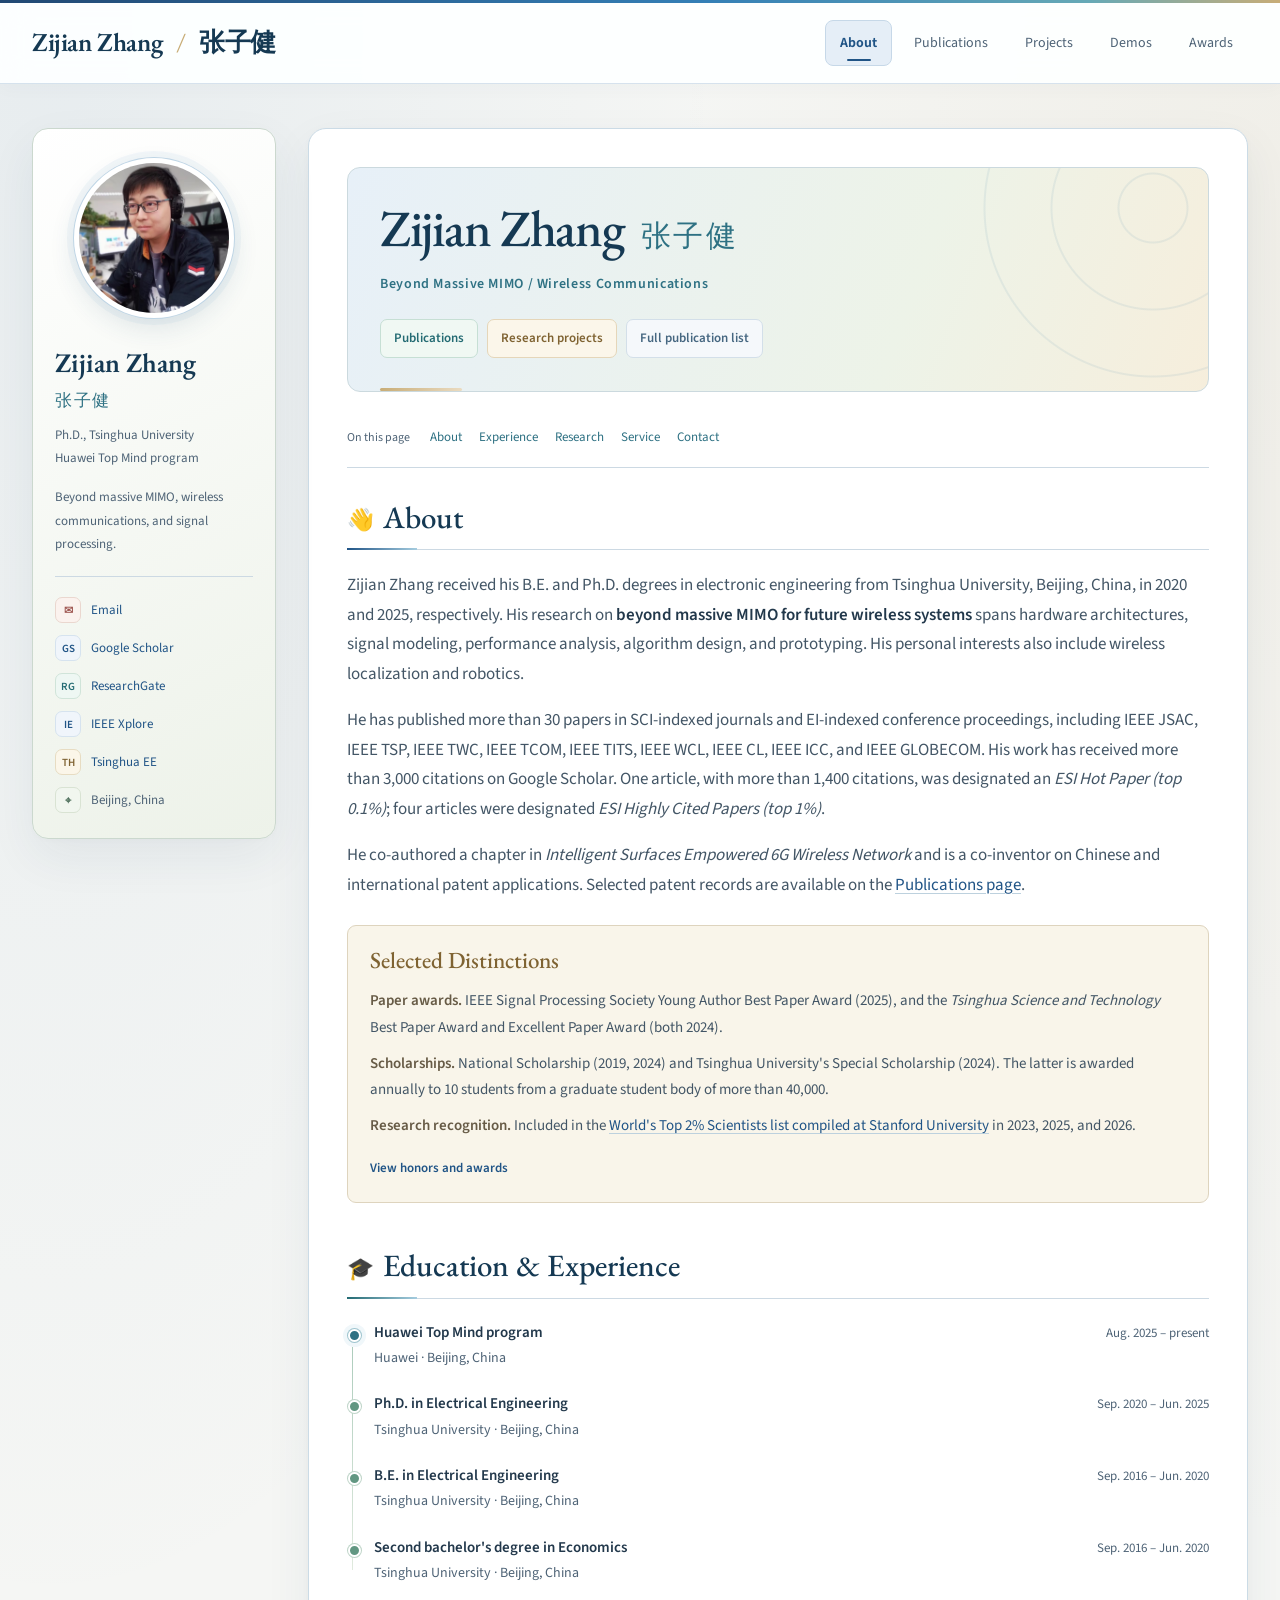
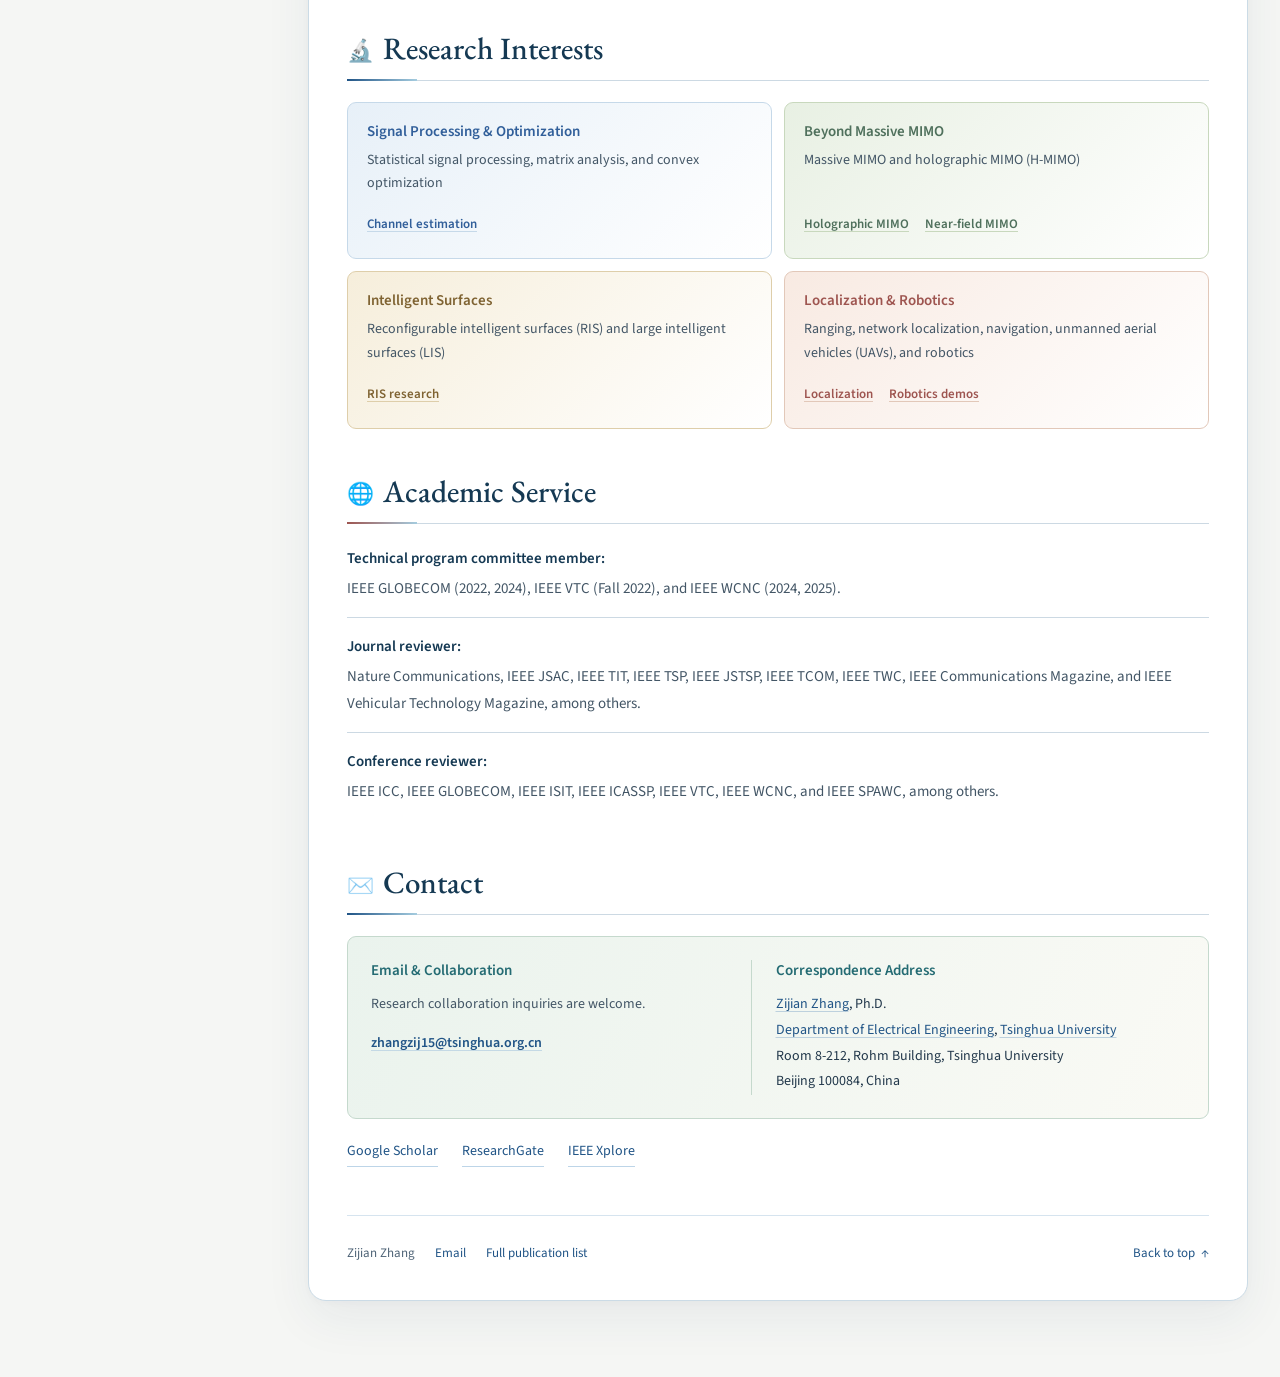
==== index.html @ 6a338bda "Remove decorative arrows from homepage navigation links" ====
<!doctype html>
<html lang="en">
<head>
<meta charset="utf-8">
<meta name="viewport" content="width=device-width, initial-scale=1">
<meta name="description" content="Zijian Zhang's academic profile and research in beyond massive MIMO, wireless communications, signal processing, localization, and robotics.">
<link rel="stylesheet" href="acad-homepage.css?v=20261024-journal-names">
<link rel="shortcut icon" type="image/x-icon" href="Tsinghua.ico">
<title>Zijian Zhang（张子健）</title>
</head>
<body class="home-page" id="page-top">
<a class="skip-link" href="#main-content">Skip to main content</a>
<header class="site-masthead"><div class="site-masthead__inner"><a class="site-brand" href="index.html">Zijian Zhang <span>/</span> 张子健</a><nav class="site-nav" aria-label="Main navigation"><a class="current" aria-current="page" href="index.html">About</a><a href="publications.html">Publications</a><a href="projects.html">Projects</a><a href="demos.html">Demos</a><a href="awards.html">Awards</a></nav></div></header>
<main class="site-main">
<aside class="site-sidebar">
<img class="site-avatar" src="photos/ZZJ_bio3.jpg" alt="Portrait of Zijian Zhang">
<div><h2 class="site-author-name">Zijian Zhang<br><span style="font-weight:400">张子健</span></h2><p class="site-author-bio">Ph.D., Tsinghua University<br>Huawei Top Mind program</p></div>
<p class="site-profile-intro">Beyond massive MIMO, wireless communications, and signal processing.</p>
<div class="site-profile-links"><a href="mailto:zhangzij15@tsinghua.org.cn"><strong>✉</strong> Email</a><a href="https://scholar.google.com/citations?user=OUAuynUAAAAJ&amp;hl=en"><strong>GS</strong> Google Scholar</a><a href="https://www.researchgate.net/profile/Zijian-Zhang-26"><strong>RG</strong> ResearchGate</a><a href="https://ieeexplore.ieee.org/author/37088489917"><strong>IE</strong> IEEE Xplore</a><a href="https://www.ee.tsinghua.edu.cn/en/"><strong>TH</strong> Tsinghua EE</a><span><strong>⌖</strong> Beijing, China</span></div>
</aside>
<article class="site-content" id="main-content" tabindex="-1"><div id="layout-content"><div id="toptitle" class="home-profile">
<h1>Zijian Zhang <span lang="zh">张子健</span></h1>
<p class="home-subtitle">Beyond Massive MIMO / Wireless Communications</p>
<div class="home-quick-links"><a href="publications.html">Publications</a><a href="projects.html">Research projects</a><a href="publication-list.html">Full publication list</a></div>
</div>
<nav class="home-page-nav" aria-label="On this page"><span>On this page</span><a href="#about-heading">About</a><a href="#education-heading">Experience</a><a href="#research-interests-heading">Research</a><a href="#academic-service-heading">Service</a><a href="#contact-heading">Contact</a></nav>
<h2 id="about-heading"><span class="decorative-emoji" aria-hidden="true">👋</span>About</h2>
<div class="home-biography">
<p>Zijian Zhang received his B.E. and Ph.D. degrees in electronic engineering from Tsinghua University, Beijing, China, in 2020 and 2025, respectively. His research on <strong>beyond massive MIMO for future wireless systems</strong> spans hardware architectures, signal modeling, performance analysis, algorithm design, and prototyping. His personal interests also include wireless localization and robotics.</p>
<p>He has published more than 30 papers in SCI-indexed journals and EI-indexed conference proceedings, including IEEE JSAC, IEEE TSP, IEEE TWC, IEEE TCOM, IEEE TITS, IEEE WCL, IEEE CL, IEEE ICC, and IEEE GLOBECOM. His work has received more than 3,000 citations on Google Scholar. One article, with more than 1,400 citations, was designated an <i>ESI Hot Paper (top 0.1%)</i>; four articles were designated <i>ESI Highly Cited Papers (top 1%)</i>.</p>
<p>He co-authored a chapter in <i>Intelligent Surfaces Empowered 6G Wireless Network</i> and is a co-inventor on Chinese and international patent applications. Selected patent records are available on the <a href="publications.html#international-patents">Publications page</a>.</p>
</div>
<section class="home-distinctions" aria-labelledby="distinctions-heading">
<h3 id="distinctions-heading">Selected Distinctions</h3>
<ul>
<li><strong>Paper awards.</strong> IEEE Signal Processing Society Young Author Best Paper Award (2025), and the <i>Tsinghua Science and Technology</i> Best Paper Award and Excellent Paper Award (both 2024).</li>
<li><strong>Scholarships.</strong> National Scholarship (2019, 2024) and Tsinghua University's Special Scholarship (2024). The latter is awarded annually to 10 students from a graduate student body of more than 40,000.</li>
<li><strong>Research recognition.</strong> Included in the <a href="https://www.topresearcherslist.com/Home/Profile?AuthFull=Zhang,%20Zijian&amp;FirstYear=2008">World's Top 2% Scientists list compiled at Stanford University</a> in 2023, 2025, and 2026.</li>
</ul>
<a class="home-detail-link" href="awards.html">View honors and awards</a>
</section>
<h2 id="education-heading"><span class="decorative-emoji" aria-hidden="true">🎓</span>Education &amp; Experience</h2>
<ul class="education-timeline">
<li class="timeline-current"><p><span class="timeline-title">Huawei Top Mind program</span><span class="timeline-institution">Huawei · Beijing, China</span><span class="timeline-period"><time datetime="2025-08">Aug. 2025</time> – present</span></p>
</li>
<li><p><span class="timeline-title">Ph.D. in Electrical Engineering</span><span class="timeline-institution">Tsinghua University · Beijing, China</span><span class="timeline-period"><time datetime="2020-09">Sep. 2020</time> – <time datetime="2025-06">Jun. 2025</time></span></p>
</li>
<li><p><span class="timeline-title">B.E. in Electrical Engineering</span><span class="timeline-institution">Tsinghua University · Beijing, China</span><span class="timeline-period"><time datetime="2016-09">Sep. 2016</time> – <time datetime="2020-06">Jun. 2020</time></span></p>
</li>
<li><p><span class="timeline-title">Second bachelor's degree in Economics</span><span class="timeline-institution">Tsinghua University · Beijing, China</span><span class="timeline-period"><time datetime="2016-09">Sep. 2016</time> – <time datetime="2020-06">Jun. 2020</time></span></p>
</li>
</ul>
<h2 id="research-interests-heading"><span class="decorative-emoji" aria-hidden="true">🔬</span>Research Interests</h2>
<ul class="research-interest-grid">
<li><h3>Signal Processing &amp; Optimization</h3><p>Statistical signal processing, matrix analysis, and convex optimization</p><div class="research-topic-links"><a href="projects.html#channel-estimation">Channel estimation</a></div>
</li>
<li><h3>Beyond Massive MIMO</h3><p>Massive MIMO and holographic MIMO (H-MIMO)</p><div class="research-topic-links"><a href="projects.html#holographic-mimo">Holographic MIMO</a><a href="projects.html#near-field">Near-field MIMO</a></div>
</li>
<li><h3>Intelligent Surfaces</h3><p>Reconfigurable intelligent surfaces (RIS) and large intelligent surfaces (LIS)</p><div class="research-topic-links"><a href="projects.html#intelligent-surfaces">RIS research</a></div>
</li>
<li><h3>Localization &amp; Robotics</h3><p>Ranging, network localization, navigation, unmanned aerial vehicles (UAVs), and robotics</p><div class="research-topic-links"><a href="projects.html#localization-radio-maps">Localization</a><a href="demos.html">Robotics demos</a></div>
</li>
</ul>
<h2 id="academic-service-heading"><span class="decorative-emoji" aria-hidden="true">🌐</span>Academic Service</h2>
<ul class="service-list">
<li><p><span class="service-label">Technical program committee member:</span> IEEE GLOBECOM (2022, 2024), IEEE VTC (Fall 2022), and IEEE WCNC (2024, 2025).</p>
</li>
<li><p><span class="service-label">Journal reviewer:</span> Nature Communications, IEEE JSAC, IEEE TIT, IEEE TSP, IEEE JSTSP, IEEE TCOM, IEEE TWC, IEEE Communications Magazine, and IEEE Vehicular Technology Magazine, among others.</p>
</li>
<li><p><span class="service-label">Conference reviewer:</span> IEEE ICC, IEEE GLOBECOM, IEEE ISIT, IEEE ICASSP, IEEE VTC, IEEE WCNC, and IEEE SPAWC, among others.</p>
</li>
</ul>
<h2 id="contact-heading"><span class="decorative-emoji" aria-hidden="true">✉️</span>Contact</h2>
<div class="home-contact-grid">
<section class="home-contact-email" aria-labelledby="email-heading">
<h3 id="email-heading">Email &amp; Collaboration</h3>
<p>Research collaboration inquiries are welcome.</p>
<a class="home-email-link" href="mailto:zhangzij15@tsinghua.org.cn">zhangzij15@tsinghua.org.cn</a>
</section>
<section class="home-contact-address" aria-labelledby="address-heading">
<h3 id="address-heading">Correspondence Address</h3>
<address><a href="https://zhangzij15.github.io">Zijian Zhang</a>, Ph.D.<br>
<a href="https://www.ee.tsinghua.edu.cn/en/">Department of Electrical Engineering</a>, <a href="https://www.tsinghua.edu.cn/">Tsinghua University</a><br>
Room 8-212, Rohm Building, Tsinghua University<br>Beijing 100084, China</address>
</section>
</div>
<div class="home-links"><a href="https://scholar.google.com/citations?user=OUAuynUAAAAJ&amp;hl=en">Google Scholar</a><a href="https://www.researchgate.net/profile/Zijian-Zhang-26">ResearchGate</a><a href="https://ieeexplore.ieee.org/author/37088489917">IEEE Xplore</a></div>
</div><footer class="site-footer"><span>Zijian Zhang</span><a href="mailto:zhangzij15@tsinghua.org.cn">Email</a><a href="publication-list.html">Full publication list</a><a class="home-back-to-top" href="#page-top">Back to top <span aria-hidden="true">↑</span></a></footer></article>
</main>
</body>
</html>
---- acad-homepage.css ----
/* Self-hosted fonts keep the typography consistent without an external service. */
@font-face {
  font-family: "EB Garamond";
  font-style: normal;
  font-weight: 400 800;
  font-display: swap;
  src: url("assets/fonts/eb-garamond-latin.woff2") format("woff2");
}
@font-face {
  font-family: "Source Sans 3";
  font-style: normal;
  font-weight: 200 900;
  font-display: swap;
  src: url("assets/fonts/source-sans-3-latin.woff2") format("woff2");
}

/* Blue branding, a neutral paper background and restrained botanical/warm accents. */
:root {
  --ink: #22384b;
  --muted: #4e6376;
  --primary: #205486;
  --primary-dark: #153953;
  --secondary: #2e7183;
  --accent: #84abc8;
  --blue: #315f9a;
  --teal: #246b73;
  --sage: #4f705c;
  --coral: #9e5550;
  --champagne: #c8ad77;
  --gold-ink: #7f6332;
  --spectrum: linear-gradient(100deg, #214873 0%, #347fb6 55%, #66a9b6 85%, var(--champagne) 100%);
  --line: #ccd9e3;
  --soft: #eaf1f6;
  --paper: #f5f6f4;
  --heading-font: "EB Garamond", Georgia, "Times New Roman", "Noto Serif SC", serif;
  --body-font: "Source Sans 3", -apple-system, BlinkMacSystemFont, "Segoe UI", Roboto, Helvetica, Arial, "Microsoft YaHei", sans-serif;
  --panel-shadow: 0 18px 48px rgba(28, 61, 93, .065), 0 2px 7px rgba(28, 61, 93, .025);
}

* { box-sizing: border-box; }
html { scroll-behavior: smooth; scroll-padding-top: 100px; }
body {
  margin: 0;
  color: var(--ink);
  background: radial-gradient(ellipse at 4% 0, rgba(57, 116, 176, .075), transparent 42rem), radial-gradient(ellipse at 100% 16rem, rgba(188, 159, 105, .085), transparent 38rem), var(--paper);
  font-family: var(--body-font);
  font-size: 17px;
  line-height: 1.75;
  -webkit-font-smoothing: antialiased;
}
a { color: var(--primary); text-decoration: none; text-underline-offset: 3px; transition: color .18s ease, border-color .18s ease, background-color .18s ease, box-shadow .18s ease; }
a:hover { color: var(--primary-dark); text-decoration: underline; }
a:focus-visible { outline: 2px solid var(--primary); outline-offset: 4px; border-radius: 2px; }
img { max-width: 100%; height: auto; }
.decorative-emoji { display: inline-block; flex-shrink: 0; font-family: "Apple Color Emoji", "Segoe UI Emoji", "Noto Color Emoji", sans-serif; font-size: 1em; font-style: normal; font-weight: 400; line-height: 1; letter-spacing: normal; }
#layout-content h1 > .decorative-emoji { margin-right: .32em; font-size: .65em; vertical-align: .02em; }
#layout-content h2 > .decorative-emoji { margin-right: .4em; font-size: .7em; vertical-align: .02em; }
.section-nav .decorative-emoji { margin-right: 6px; }
.citation-toggle > .decorative-emoji { font-size: 14px; }
::selection { color: var(--primary-dark); background: #dceefa; }
.skip-link { position: fixed; z-index: 30; top: -80px; left: 16px; padding: 8px 16px; color: #fff; background: var(--primary); }
.skip-link:focus { top: 8px; color: #fff; }

.site-masthead { position: sticky; z-index: 20; top: 0; border-top: 3px solid var(--secondary); border-bottom: 1px solid rgba(40, 95, 156, .18); background: rgba(253, 255, 255, .95); box-shadow: 0 3px 18px rgba(32, 72, 109, .03); backdrop-filter: blur(14px); }
.site-masthead::before { position: absolute; top: -3px; left: 0; width: 100%; height: 3px; background: var(--spectrum); content: ""; }
.site-masthead__inner { display: flex; align-items: center; justify-content: space-between; gap: 24px; width: min(1320px, calc(100% - 64px)); min-height: 80px; margin: 0 auto; }
.site-brand { color: var(--primary-dark); font-family: var(--heading-font); font-size: 26px; font-weight: 600; letter-spacing: -.015em; white-space: nowrap; }
.site-brand span { padding: 0 8px; color: var(--champagne); font-weight: 400; }
.site-nav { display: flex; align-items: center; gap: 7px; }
.site-nav a { --nav-ink: var(--primary); --nav-wash: #e5eef7; --nav-line: #c6d8e8; position: relative; margin: 8px 0; padding: 10px 14px; border: 1px solid transparent; border-radius: 8px; color: var(--muted); font-size: 14px; white-space: nowrap; }
.site-nav a[href="publications.html"] { --nav-ink: var(--teal); --nav-wash: #e5f1eb; --nav-line: #bfd8cb; }
.site-nav a[href="projects.html"] { --nav-ink: var(--sage); --nav-wash: #eaf1e3; --nav-line: #c9d9bd; }
.site-nav a[href="demos.html"] { --nav-ink: var(--coral); --nav-wash: #f8ece5; --nav-line: #e3cabc; }
.site-nav a[href="awards.html"] { --nav-ink: var(--gold-ink); --nav-wash: #f6efd9; --nav-line: #ddcfad; }
.site-nav a:hover, .site-nav a.current { color: var(--nav-ink); text-decoration: none; }
.site-nav a:hover { background: var(--nav-wash); }
.site-nav a.current { border-color: var(--nav-line); background: var(--nav-wash); font-weight: 650; }
.site-nav a.current::after { position: absolute; bottom: 4px; left: calc(50% - 12px); width: 24px; height: 2px; border-radius: 2px; background: var(--nav-ink); content: ""; }

.site-main { display: grid; grid-template-columns: 244px minmax(0, 1fr); gap: 32px; width: min(1320px, calc(100% - 64px)); margin: 0 auto; padding: 44px 0 76px; align-items: start; }
.site-sidebar { position: sticky; top: 110px; align-self: start; padding: 29px 22px 25px; border: 1px solid #cbd8ce; border-radius: 16px; background: linear-gradient(155deg, #fff, #edf2e9); box-shadow: var(--panel-shadow); }
.site-avatar { display: block; width: 160px; height: 160px; margin: 0 auto 28px; border: 5px solid #fff; border-radius: 50%; background: #fff; box-shadow: 0 0 0 1px #bfd5e5, 0 0 0 7px rgba(93, 151, 193, .065), 0 10px 26px rgba(34, 75, 109, .12); object-fit: cover; }
.site-author-name { margin: 0; color: var(--primary-dark); font-family: var(--heading-font); font-size: 27px; font-weight: 600; line-height: 1.25; }
.site-author-name span { display: inline-block; margin-top: 7px; color: var(--secondary); font-size: 17px; letter-spacing: .1em; }
.site-author-bio { margin: 10px 0 16px; color: var(--muted); font-size: 13px; line-height: 1.8; }
.site-profile-intro { margin: 0 0 20px; color: var(--muted); font-size: 13px; line-height: 1.8; }
.site-profile-links { display: grid; gap: 12px; padding-top: 20px; border-top: 1px solid var(--line); font-size: 13px; }
.site-profile-links a, .site-profile-links span { display: flex; align-items: center; gap: 10px; }
.site-profile-links a, .site-profile-links > span { --profile-ink: var(--primary); --profile-wash: #f0f5fb; --profile-line: #d6e3ef; }
.site-profile-links a[href^="mailto:"] { --profile-ink: var(--coral); --profile-wash: #fbf2ee; --profile-line: #ead7cf; }
.site-profile-links a[href*="researchgate.net"] { --profile-ink: var(--teal); --profile-wash: #eef7f3; --profile-line: #d0e4d9; }
.site-profile-links a[href*="tsinghua.edu.cn"] { --profile-ink: var(--gold-ink); --profile-wash: #fbf6e9; --profile-line: #e7dcc2; }
.site-profile-links > span { --profile-ink: var(--sage); --profile-wash: #f1f6ef; --profile-line: #d9e3d3; }
.site-profile-links strong { display: inline-flex; align-items: center; justify-content: center; flex: 0 0 26px; width: 26px; min-height: 26px; border: 1px solid var(--profile-line); border-radius: 7px; background: var(--profile-wash); color: var(--profile-ink); font-size: 11px; font-weight: 600; }
.site-profile-links a:hover strong { border-color: var(--profile-ink); background: var(--profile-wash); }
.site-profile-links > span { color: var(--muted); }

.site-content { min-width: 0; padding: 38px 38px 28px; border: 1px solid #cbdbe6; border-radius: 18px; background: #fff; box-shadow: var(--panel-shadow); }
#main-content:focus { outline: none; }
#layout-content { padding: 0; overflow-wrap: anywhere; }
#layout-content > #toptitle { position: relative; isolation: isolate; overflow: hidden; margin: 0 0 30px; padding: 30px 32px 33px; border: 1px solid #cbd9de; border-radius: 13px; background: linear-gradient(110deg, #e7f0f8, #edf3e8 65%, #f6eedc); }
#layout-content > #toptitle::before { position: absolute; z-index: -1; top: -140px; right: -125px; width: 360px; height: 360px; border-radius: 50%; background: repeating-radial-gradient(circle, transparent 0 33px, rgba(68, 130, 168, .095) 34px 35px, transparent 36px 67px); content: ""; pointer-events: none; }
.publications-page #layout-content > #toptitle { border-color: #d5e5dd; background: linear-gradient(110deg, #f4f8f7, #eef7f3 75%, #f8f7ef); }
.projects-page #layout-content > #toptitle { border-color: #dce5d5; background: linear-gradient(110deg, #f5f8f2, #f0f5ec 75%, #f7f8f3); }
.demos-page #layout-content > #toptitle { border-color: #ebded6; background: linear-gradient(110deg, #faf6f2, #fcf1eb 75%, #fcf8f3); }
.awards-page #layout-content > #toptitle { border-color: #e8dfc9; background: linear-gradient(110deg, #faf8f0, #fbf5e8 75%, #fcfaf3); }
#layout-content > #toptitle::after { position: absolute; bottom: 0; left: 32px; width: 82px; height: 3px; border-radius: 2px; background: linear-gradient(90deg, var(--champagne), #eadbc1); content: ""; }
#layout-content > #toptitle h1 { margin: 0; padding: 0; border: 0; }
#layout-content h1 { margin: 0 0 15px; color: var(--primary-dark); font-family: var(--heading-font); font-size: clamp(39px, 3.5vw, 50px); font-weight: 500; line-height: 1.18; letter-spacing: -.025em; }
#layout-content .home-profile h1 { font-size: clamp(44px, 4vw, 59px); }
#layout-content h1 [lang="zh"] { display: inline-block; margin-left: .25em; color: var(--secondary); font-family: "Noto Serif SC", "Songti SC", "STSong", "Microsoft YaHei", serif; font-size: .58em; font-weight: 400; letter-spacing: .08em; }
#layout-content h2 { position: relative; margin: 42px 0 21px; padding: 0 0 12px; border-bottom: 1px solid var(--line); color: var(--primary-dark); font-family: var(--heading-font); font-size: 31px; font-weight: 500; line-height: 1.3; scroll-margin-top: 0; }
#layout-content h2::after { position: absolute; bottom: -1px; left: 0; width: 70px; height: 2px; background: linear-gradient(90deg, var(--section-accent, var(--primary)), #a5ccdf); content: ""; }
#layout-content h3 { color: var(--ink); font-weight: 600; }
#layout-content p { margin: 0 0 16px; color: #435666; }
#layout-content ul, #layout-content ol { margin: 0 0 20px; padding-left: 21px; color: #435666; }
#layout-content li { margin: 9px 0; padding-left: 3px; }
#layout-content li::marker { color: var(--accent); }
#layout-content li p { margin: 0; }
#layout-content .page-intro { max-width: 760px; margin: 0 0 27px; color: var(--muted); font-size: 15px; }
#layout-content .home-subtitle { margin: 14px 0 0; color: var(--secondary); font-size: 14px; font-weight: 600; letter-spacing: .045em; }
.home-quick-links { display: flex; flex-wrap: wrap; gap: 9px; margin-top: 22px; }
.home-quick-links a { display: inline-flex; align-items: center; gap: 16px; padding: 7px 13px; border: 1px solid #c9ddea; border-radius: 7px; background: rgba(255, 255, 255, .7); font-size: 13px; font-weight: 600; }
.home-quick-links span { color: var(--secondary); font-size: 16px; }
.home-quick-links a[href="publications.html"] { border-color: #c6dfd4; background: #f0f8f3; color: var(--teal); }
.home-quick-links a[href="projects.html"] { border-color: #e5d6b9; background: #fbf6ea; color: var(--gold-ink); }
.home-quick-links a[href="publication-list.html"] { border-color: #d3dfe9; background: #f5f8fb; color: #466781; }
.home-quick-links a:hover { border-color: currentColor; background: #fff; text-decoration: none; }
.home-quick-links a span { color: inherit; }
#education-heading { --section-accent: var(--teal); }
#academic-service-heading { --section-accent: var(--coral); }
#layout-content .education-timeline { position: relative; margin: 4px 0 28px; padding: 0 0 0 27px; list-style: none; }
#layout-content .education-timeline::before { position: absolute; top: 12px; bottom: 16px; left: 5px; width: 1px; background: linear-gradient(#a9caba, #e0eade); content: ""; }
#layout-content .education-timeline > li { position: relative; margin: 0; padding: 0 0 21px 0; }
#layout-content .education-timeline > li:last-child { padding-bottom: 0; }
#layout-content .education-timeline > li::before { position: absolute; top: 9px; left: -26px; width: 9px; height: 9px; border: 2px solid #fff; border-radius: 50%; background: #629782; box-shadow: 0 0 0 1px #bfd5c9; content: ""; }
#layout-content .education-timeline > li.timeline-current::before { background: var(--secondary); box-shadow: 0 0 0 1px #9fc5cf, 0 0 0 5px #f0f7fa; }
.timeline-title { color: var(--ink); font-size: 15px; font-weight: 600; }
.timeline-period { display: block; margin-top: 3px; color: var(--muted); font-size: 13px; font-variant-numeric: tabular-nums; }
#layout-content .research-interest-grid { display: grid; grid-template-columns: repeat(2, minmax(0, 1fr)); gap: 12px; padding: 0; list-style: none; }
#layout-content .research-interest-grid > li { --interest-wash: #e7f0f8; --interest-line: #c6d9e9; --interest-ink: var(--blue); position: relative; margin: 0; padding: 15px 17px 15px 28px; border: 1px solid var(--interest-line); border-radius: 9px; background: var(--interest-wash); font-size: 15px; line-height: 1.7; }
#layout-content .research-interest-grid > li:nth-child(2) { --interest-wash: #e8f0e3; --interest-line: #c8d8bd; --interest-ink: var(--sage); }
#layout-content .research-interest-grid > li:nth-child(3) { --interest-wash: #f6eedb; --interest-line: #deceaa; --interest-ink: var(--gold-ink); }
#layout-content .research-interest-grid > li:nth-child(4) { --interest-wash: #f8eae2; --interest-line: #e2c8b9; --interest-ink: var(--coral); }
#layout-content .research-interest-grid > li::before { position: absolute; top: 24px; left: 14px; width: 4px; height: 4px; border-radius: 50%; background: var(--interest-ink); content: ""; }
#layout-content .service-list { padding: 0; list-style: none; }
#layout-content .service-list > li { margin: 0; padding: 15px 0; border-bottom: 1px solid var(--line); font-size: 15px; line-height: 1.8; }
#layout-content .service-list > li:first-child { padding-top: 0; }
#layout-content .service-list > li:last-child { border-bottom: 0; }
.service-label { color: var(--primary-dark); font-weight: 600; }
.home-links { display: flex; flex-wrap: wrap; gap: 9px 24px; margin: 20px 0 30px; font-size: 14px; }
.home-links a { padding-bottom: 2px; border-bottom: 1px solid #bdd5e8; }
.contact-details { padding: 19px 22px; border: 1px solid #d1e3d9; border-left: 3px solid var(--teal); border-radius: 0 9px 9px 0; background: linear-gradient(110deg, #eff7f3, #f6f8f1); font-size: 14px; line-height: 1.9; }
#layout-content .contact-details p { margin: 0; }
#layout-content .collaboration-note { color: var(--primary); font-size: 14px; }

/* Homepage refinements keep long-form biography and supporting details easy to scan. */
.home-page-nav { display: flex; flex-wrap: wrap; align-items: center; gap: 2px 17px; padding: 0 0 13px; border-bottom: 1px solid var(--line); font-size: 13px; }
.home-page-nav > span { margin-right: 3px; color: var(--muted); font-size: 12px; }
.home-page-nav a { display: inline-flex; align-items: center; min-height: 32px; color: var(--secondary); }
.home-page #layout-content #about-heading { margin-top: 29px; }
.home-biography strong { color: var(--ink); font-weight: 600; }
.home-biography a, .home-distinctions li a, .home-contact-address a { text-decoration: underline; text-decoration-color: #bdd1de; text-decoration-thickness: 1px; }
.home-biography a:hover, .home-distinctions li a:hover, .home-contact-address a:hover { text-decoration-color: currentColor; }
.home-page #layout-content .home-distinctions { margin-top: 25px; padding: 20px 22px; border: 1px solid #ded4be; border-radius: 9px; background: #f9f5ea; }
.home-page #layout-content .home-distinctions h3 { margin: 0 0 12px; color: var(--gold-ink); font-family: var(--heading-font); font-size: 23px; font-weight: 500; line-height: 1.3; }
.home-page #layout-content .home-distinctions ul { margin: 0 0 13px; padding: 0; list-style: none; }
.home-page #layout-content .home-distinctions li { margin: 0 0 10px; padding: 0; font-size: 15px; line-height: 1.75; }
.home-distinctions strong { color: #675b46; font-weight: 600; }
.home-detail-link { font-size: 13px; font-weight: 600; }
.home-detail-link span { margin-left: 4px; }
.home-page .timeline-institution { display: block; color: var(--muted); font-size: 14px; }
.home-page #layout-content .research-interest-grid h3 { margin: 0 0 6px; color: var(--interest-ink); font-size: 15px; font-weight: 600; line-height: 1.45; }
.home-page #layout-content .research-interest-grid > li { padding: 18px 19px; background: linear-gradient(135deg, var(--interest-wash), #fff); }
.home-page #layout-content .research-interest-grid > li::before { display: none; }
.home-page #layout-content .research-interest-grid p { font-size: 14px; }
.home-page #layout-content .research-interest-grid > li { display: flex; flex-direction: column; }
.research-topic-links { display: flex; flex-wrap: wrap; gap: 2px 16px; margin-top: auto; padding-top: 12px; }
.research-topic-links a { display: inline-flex; align-items: center; gap: 6px; min-height: 32px; color: var(--interest-ink); font-size: 13px; font-weight: 600; text-decoration: underline; text-decoration-color: var(--interest-line); }
.research-topic-links a:hover { text-decoration-color: currentColor; }
.home-contact-grid { display: grid; grid-template-columns: minmax(0, .9fr) minmax(0, 1.1fr); gap: 24px; padding: 23px; border: 1px solid #c5d9cd; border-radius: 9px; background: linear-gradient(115deg, #eaf3ed, #fafaf5); }
.home-page #layout-content .home-contact-grid h3 { margin: 0 0 9px; color: var(--teal); font-size: 15px; font-weight: 600; line-height: 1.5; }
.home-page #layout-content .home-contact-grid p { margin: 0 0 10px; font-size: 14px; }
.home-contact-address { padding-left: 24px; border-left: 1px solid #c5d9cd; }
.home-contact-address address { font-size: 14px; font-style: normal; line-height: 1.85; }
.home-email-link { display: inline-flex; align-items: baseline; gap: 6px; min-height: 36px; padding: 5px 0; font-size: 14px; font-weight: 600; text-decoration: underline; text-decoration-color: #c4d9e5; }
.home-email-link span { flex-shrink: 0; }
.home-page .site-footer { align-items: center; }
.home-page .site-footer a { display: inline-flex; align-items: center; min-height: 36px; }
.home-back-to-top { gap: 6px; margin-left: auto; }
.home-page .service-label { display: block; margin-bottom: 3px; }
@media (min-width: 1100px) {
  .home-page .education-timeline > li > p { display: grid; grid-template-columns: minmax(0, 1fr) auto; column-gap: 20px; align-items: baseline; }
  .home-page .timeline-title { grid-column: 1; grid-row: 1; }
  .home-page .timeline-institution { grid-column: 1; grid-row: 2; }
  .home-page .timeline-period { grid-column: 2; grid-row: 1; margin: 0; white-space: nowrap; }
}
@media (max-width: 560px) {
  .home-page-nav { gap: 0 14px; }
  .home-page-nav > span { flex-basis: 100%; margin-bottom: 2px; }
  .home-page #layout-content .home-distinctions { padding: 16px; }
}
@media (max-width: 1100px) {
  .home-contact-grid { grid-template-columns: 1fr; gap: 17px; }
  .home-contact-address { padding: 17px 0 0; border-top: 1px solid #c5d9cd; border-left: 0; }
}

/* Bibliographic entries retain a clear figure, title and metadata hierarchy. */
.section-nav { display: flex; flex-wrap: wrap; gap: 8px; margin: 18px 0 30px; padding: 11px; border: 1px solid #dce7ef; border-radius: 10px; background: #f7fafd; font-size: 13px; line-height: 1.6; }
.section-nav a { --tab-ink: var(--primary); --tab-bg: #ebf4fc; --tab-line: #cbdfee; display: inline-flex; align-items: center; min-height: 34px; padding: 5px 11px; border: 1px solid var(--tab-line); border-radius: 7px; background: var(--tab-bg); color: var(--tab-ink); }
.section-nav a:hover { border-color: var(--tab-ink); background: #fff; color: var(--tab-ink); text-decoration: none; }
.section-nav a[href="#journal-papers"], .section-nav a[href="#near-field"] { --tab-ink: var(--blue); --tab-bg: #eff5fc; --tab-line: #d2e1f0; }
.section-nav a[href="#conference-papers"], .section-nav a[href="#fluid-antennas"], .section-nav a[href="#localization-radio-maps"] { --tab-ink: var(--teal); --tab-bg: #eef8f7; --tab-line: #cde6e5; }
.section-nav a[href="#other-publications"], .section-nav a[href="#intelligent-surfaces"] { --tab-ink: var(--coral); --tab-bg: #fcf2ef; --tab-line: #ead5cd; }
.section-nav a[href="#international-patents"], .section-nav a[href="#chinese-patents"], .section-nav a[href="#atomic-receivers"] { --tab-ink: var(--gold-ink); --tab-bg: #fcf7ec; --tab-line: #e8dcc3; }
.publication-section, .research-category { --section-accent: var(--primary); --section-wash: #edf3f8; --section-line: #c8d9e6; }
#journal-papers, #near-field { --section-accent: var(--blue); --section-wash: #e9f0f9; --section-line: #c2d4e8; }
#conference-papers, #fluid-antennas, #localization-radio-maps { --section-accent: var(--teal); --section-wash: #e7f2eb; --section-line: #bed8c8; }
#other-publications, #intelligent-surfaces { --section-accent: var(--coral); --section-wash: #f8ece4; --section-line: #e1c8b8; }
#international-patents, #chinese-patents, #atomic-receivers { --section-accent: var(--gold-ink); --section-wash: #f7efde; --section-line: #dccca8; }
.publication-section { scroll-margin-top: 0; }
#layout-content .publication-list { margin: 0; padding: 0; list-style: none; }
#layout-content .publication-entry { position: relative; margin: 0; padding: 25px 0 25px 52px; border-bottom: 1px solid var(--line); background: transparent; }
.publication-entry:last-child { border-bottom: 0 !important; }
.publication-number { position: absolute; top: 26px; left: 0; min-width: 28px; padding: 1px 4px; border: 1px solid var(--section-line, #d7e3ed); border-radius: 4px; background: var(--section-wash, #f4f8fb); color: var(--section-accent, var(--primary)); font-size: 11px; font-weight: 600; line-height: 1.6; text-align: center; font-variant-numeric: tabular-nums; }
#layout-content .publication-title { margin: 0 0 9px; color: var(--primary-dark); font-size: 18px; font-weight: 650; line-height: 1.5; }
.publication-title a { color: var(--primary-dark); }
#layout-content .patent-title-zh { margin: 1px 0 11px; padding-left: 12px; border-left: 2px solid #a6c6da; color: var(--secondary); font-size: 15px; font-weight: 500; line-height: 1.75; }
#layout-content .publication-authors { margin: 0 0 3px; color: #506270; font-size: 14px; line-height: 1.65; }
.publication-authors b, .publication-authors strong { color: var(--ink); font-weight: 650; }
#layout-content .publication-venue { margin: 0; color: var(--muted); font-size: 14px; line-height: 1.75; }
.journal-publication .publication-venue > i, .publication-list-page #journal-papers .reference-text > i { font-weight: 700; }
.publication-actions { display: flex; flex-wrap: wrap; gap: 7px 9px; margin-top: 12px; font-size: 13px; line-height: 1.6; }
.publication-actions a, .publication-actions .citation-toggle { display: inline-flex; align-items: center; justify-content: center; min-height: 34px; padding: 5px 12px; border: 1px solid #d0e1ee; border-radius: 6px; background: #f4f8fc; line-height: 1.5; }
.publication-actions a:hover { text-decoration: none; border-color: #8fb4d1; background: #e3f0fa; color: var(--secondary); box-shadow: 0 2px 6px rgba(32, 72, 109, .06); }
.publication-actions a.publication-action--primary { border-color: #cbddea; background: #edf4fa; color: #38617e; box-shadow: none; }
.publication-actions a.publication-action--primary:hover { border-color: #a5c3d8; background: #e3eef7; color: #244c70; box-shadow: none; }
.publication-actions a[href^="codes/"] { border-color: #c8e0df; background: #eff8f6; color: var(--teal); }
.publication-actions a[href^="codes/"]:hover { border-color: var(--teal); background: #e3f1ed; color: #1d5960; }
.publication-actions a[href^="https://doi.org/"] { border-color: #d1dfef; background: #eef4fc; color: var(--blue); }
.publication-actions a[href^="https://doi.org/"]:hover { border-color: var(--blue); background: #e3edf9; color: #244e82; }
.publication-actions .citation-toggle { gap: 8px; border-color: #ded1b6; color: var(--gold-ink); background: #faf7ef; font: inherit; line-height: 1.5; cursor: pointer; }
.publication-actions .citation-toggle:hover, .publication-actions .citation-toggle[aria-expanded="true"] { border-color: var(--champagne); background: #f3ecdc; color: #674d23; }
.citation-toggle:focus-visible { outline: 2px solid var(--primary); outline-offset: 4px; }
.citation-chevron { width: 6px; height: 6px; margin-top: -3px; border-right: 1.5px solid currentColor; border-bottom: 1.5px solid currentColor; transform: rotate(45deg); }
.citation-toggle[aria-expanded="true"] .citation-chevron { margin-top: 3px; transform: rotate(225deg); }
.citation-panel { margin-top: 12px; padding: 13px 16px; border: 1px solid #e6dfce; border-left: 3px solid var(--champagne); border-radius: 0 7px 7px 0; color: var(--ink); background: #fcfaf5; overflow-wrap: anywhere; }
.citation-panel[hidden] { display: none; }
.citation-label { display: block; margin-bottom: 4px; color: var(--gold-ink); font-size: 11px; font-weight: 600; letter-spacing: .06em; text-transform: uppercase; }
#layout-content .citation-panel .citation-text { margin: 0; font-size: 14px; line-height: 1.75; user-select: text; }
#layout-content .publication-recognition { display: flex; flex-wrap: wrap; gap: 6px 7px; margin: 9px 0 0; font-size: 12px; line-height: 1.6; }
/* Light enamel and metal finishes distinguish recognition types without competing with titles. */
.recognition-badge {
  --badge-ink: #36566f;
  --badge-from: #f4f8fc;
  --badge-to: #e1edf5;
  --badge-edge: #b9cddd;
  --badge-shadow: rgba(38, 75, 108, .08);
  --badge-highlight: rgba(255, 255, 255, .8);
  --badge-gloss: rgba(255, 255, 255, .14);
  display: inline-flex;
  align-items: center;
  gap: 6px;
  max-width: 100%;
  padding: 2px 8px 2px 7px;
  border: 1px solid var(--badge-edge);
  border-radius: 6px;
  color: var(--badge-ink);
  background: linear-gradient(115deg, transparent 30%, var(--badge-gloss) 48%, transparent 66%), linear-gradient(110deg, var(--badge-from), var(--badge-to));
  box-shadow: inset 0 1px 0 var(--badge-highlight), 0 2px 4px var(--badge-shadow);
  font-size: 12px;
  font-weight: 600;
  line-height: 1.6;
  text-align: left;
  overflow-wrap: anywhere;
}
.recognition-badge--esi { --badge-ink: #a63d45; --badge-from: #f1f7fb; --badge-to: #e7f2ee; --badge-edge: #c7dcd8; --badge-shadow: rgba(24, 75, 102, .025); --badge-highlight: rgba(255, 255, 255, .9); --badge-gloss: rgba(255, 255, 255, .22); }
.recognition-badge--hot { --badge-ink: #a63d45; --badge-from: #fff7ee; --badge-to: #faeae3; --badge-edge: #e6d0c3; --badge-shadow: rgba(128, 59, 54, .025); --badge-highlight: rgba(255, 255, 255, .9); --badge-gloss: rgba(255, 255, 255, .25); }
.recognition-badge--award { --badge-ink: #a63d45; --badge-from: #fff6db; --badge-to: #f0dda1; --badge-edge: #c9aa63; --badge-shadow: rgba(139, 101, 36, .12); --badge-highlight: rgba(255, 255, 255, .95); }
.recognition-icon { flex: 0 0 14px; width: 14px; height: 14px; fill: none; stroke: currentColor; stroke-width: 1.7; stroke-linecap: round; stroke-linejoin: round; }
#layout-content .patent-status { display: flex; flex-wrap: wrap; align-items: baseline; gap: 6px 10px; margin: 9px 0 0; color: var(--muted); font-size: 13px; line-height: 1.8; }
.patent-badge { display: inline-block; padding: 1px 8px; border: 1px solid var(--line); border-radius: 3px; font-weight: 600; }
.patent-badge--granted { color: var(--teal); border-color: #c4e0d9; background: #eef8f3; }
.patent-badge--published { color: #586d80; border-color: #d5e0e9; background: #f4f8fb; }
#layout-content .publication-note { margin: -4px 0 9px; color: var(--muted); font-size: 12px; }
.publication-list-entry { display: flex; align-items: center; flex-wrap: wrap; gap: 8px 16px; }
.publication-list-entry > a { display: inline-flex; align-items: center; gap: 8px; min-height: 40px; padding: 7px 13px; border: 1px solid #cbded5; border-radius: 7px; color: var(--teal); background: #f0f7f3; font-size: 14px; font-weight: 600; }
.publication-list-entry > a:hover { border-color: var(--teal); background: #e5f0e9; text-decoration: none; }
.publication-list-entry > span { color: var(--muted); font-size: 13px; }
.publication-list-entry > a.page-tool-secondary { border-color: #d9e3ec; color: #48667e; background: #f5f8fb; }
.publication-list-entry > a.page-tool-secondary:hover { border-color: #9bb8cc; background: #edf3f8; }
.reference-nav { display: flex; flex-wrap: wrap; gap: 2px 20px; margin: 15px 0 25px; padding: 10px 0; border-top: 1px solid var(--line); border-bottom: 1px solid var(--line); }
.reference-nav a { display: inline-flex; align-items: center; min-height: 32px; color: var(--teal); font-size: 13px; text-decoration: underline; text-decoration-color: #c5dbd4; }
.reference-nav a:hover { text-decoration-color: currentColor; }
.reference-main.site-main { display: block; max-width: 1040px; padding-top: 28px; }
.publication-list-page #layout-content > #toptitle { margin-bottom: 16px; padding: 0 0 16px; border: 0; border-bottom: 1px solid var(--line); border-radius: 0; background: transparent; }
.publication-list-page #layout-content > #toptitle::before, .publication-list-page #layout-content > #toptitle::after { display: none; }
.publication-list-page #layout-content h1 { font-size: clamp(31px, 3.5vw, 40px); }
.publication-list-page #layout-content h2 { margin: 26px 0 10px; padding-bottom: 8px; font-size: 26px; }
.publication-list-page #layout-content .page-intro { margin-bottom: 18px; font-size: 14px; }
#layout-content .reference-back { margin: 0 0 14px; font-size: 14px; }
#layout-content .reference-byline { margin: 10px 0 0; color: var(--muted); font-size: 15px; }
#layout-content .reference-list { margin: 0; padding: 0; list-style: none; }
#layout-content .reference-list > li { display: grid; grid-template-columns: 36px minmax(0, 1fr); gap: 10px; margin: 0; padding: 8px 0; font-size: 16px; line-height: 1.75; break-inside: avoid; }
.reference-number { color: var(--primary); font-variant-numeric: tabular-nums; }
#layout-content .reference-text { margin: 0; color: var(--ink); overflow-wrap: anywhere; }
.reference-content { min-width: 0; }
#layout-content .reference-content > .reference-text { display: inline; }
.reference-links { display: inline-flex; flex-wrap: wrap; gap: 7px; margin-left: 6px; vertical-align: baseline; font-size: 12px; }
.reference-links a { display: inline-flex; align-items: center; justify-content: center; padding: 2px 7px; border: 1px solid #cbddea; border-radius: 4px; color: #38617e; background: #edf4fa; font-weight: 600; line-height: 1.6; text-decoration: none; box-shadow: none; }
.reference-links a:hover { border-color: #a5c3d8; color: #244c70; background: #e3eef7; text-decoration: none; }
.reference-links a[href^="codes/"] { border-color: #c8e0df; color: var(--teal); background: #eff8f6; }
.reference-links a[href^="codes/"]:hover { border-color: var(--teal); color: #1d5960; background: #e3f1ed; }
.reference-recognition { display: flex; flex-wrap: wrap; gap: 5px 7px; margin-top: 5px; }
.reference-badge { vertical-align: middle; }

/* Each journal article has a representative figure from its own paper. */
#layout-content .journal-publication {
  display: grid;
  grid-template-columns: 208px minmax(0, 1fr);
  gap: 27px;
  padding: 28px 0;
  align-items: start;
}
.publication-copy { min-width: 0; }
.journal-publication .publication-number { position: static; display: inline-block; margin-bottom: 8px; }
.publication-figure { margin: 4px 0 0; }
.publication-image-link { display: block; padding: 12px; border: 1px solid #d6e5ef; border-radius: 10px; background: #fff; box-shadow: 0 5px 15px rgba(32, 72, 109, .055); transition: transform .2s ease, box-shadow .2s ease, border-color .2s ease; cursor: zoom-in; }
.publication-image-link:hover { border-color: #7ea9cb; box-shadow: 0 10px 24px rgba(32, 72, 109, .12); }
.publication-figure img { display: block; width: 100%; height: 145px; object-fit: contain; }
.publication-figure figcaption { margin-top: 9px; color: var(--muted); font-size: 12px; line-height: 1.5; text-align: center; }
.publication-figure figcaption a { color: var(--muted); }

/* The modal keeps full-size figures on Publications and preserves their source links. */
.figure-viewer-open { overflow: hidden; scrollbar-gutter: stable; }
.figure-viewer { width: min(1120px, calc(100vw - 40px)); height: min(820px, calc(100vh - 40px)); height: min(820px, calc(100dvh - 40px)); max-width: none; max-height: none; margin: auto; padding: 0; border: 1px solid #d5e1ea; border-radius: 14px; color: var(--ink); background: #fff; box-shadow: 0 24px 80px rgba(12, 32, 51, .25); overflow: auto; }
.figure-viewer::backdrop { background: rgba(20, 38, 55, .64); backdrop-filter: blur(3px); }
.figure-viewer__panel { display: flex; flex-direction: column; height: 100%; min-height: 0; }
.figure-viewer__header { display: flex; flex: 0 0 auto; align-items: flex-start; justify-content: space-between; gap: 20px; padding: 16px 20px; border-bottom: 1px solid var(--line); background: #f5f9fc; }
.figure-viewer__title { margin: 3px 0 0; color: var(--primary-dark); font-family: var(--body-font); font-size: 17px; font-weight: 600; line-height: 1.5; overflow-wrap: anywhere; }
.figure-viewer__close { display: inline-flex; flex: 0 0 36px; align-items: center; justify-content: center; width: 36px; height: 36px; padding: 0; border: 1px solid #cbddea; border-radius: 50%; color: #38617e; background: #fff; font-family: var(--body-font); font-size: 28px; line-height: 1; cursor: pointer; }
.figure-viewer__close:hover { color: var(--primary-dark); border-color: #94b4cc; background: #eaf2f8; }
.figure-viewer__close:focus-visible { outline: 2px solid var(--primary); outline-offset: 3px; }
.figure-viewer__stage { display: flex; flex: 1 1 auto; min-height: 0; align-items: center; justify-content: center; padding: 20px; overflow: auto; }
.figure-viewer__image { display: block; width: 100%; height: 100%; min-width: 0; min-height: 0; object-fit: contain; }
.figure-viewer__image[hidden], .figure-viewer__status[hidden] { display: none; }
.figure-viewer__status { margin: 0; color: var(--muted); font-size: 14px; text-align: center; }
.figure-viewer__caption { flex: 0 0 auto; padding: 12px 20px; border-top: 1px solid var(--line); color: var(--muted); background: #fafcfd; font-size: 13px; line-height: 1.6; }
.figure-viewer__caption a { color: var(--primary); }
@media (max-width: 640px) {
  .figure-viewer { width: calc(100vw - 24px); height: calc(100vh - 24px); height: calc(100dvh - 24px); border-radius: 10px; }
  .figure-viewer__header { gap: 12px; padding: 12px; }
  .figure-viewer__title { font-size: 15px; }
  .figure-viewer__stage { padding: 12px; }
  .figure-viewer__caption { padding: 10px 12px; }
}

/* The project page groups related contributions into research directions. */
.research-category { margin-top: 40px; }
.projects-page #layout-content { counter-reset: research-area; }
#layout-content .research-category > h2 { display: flex; align-items: baseline; gap: 13px; }
#layout-content .research-category > h2::before { counter-increment: research-area; content: counter(research-area, decimal-leading-zero); color: var(--section-accent, var(--primary)); font-family: var(--body-font); font-size: 13px; font-weight: 600; font-variant-numeric: tabular-nums; letter-spacing: .03em; }
.category-intro, .research-category-intro { color: var(--muted); font-size: 14px; }
.project-entry { display: grid; grid-template-columns: 380px minmax(0, 1fr); gap: 30px; padding: 26px 0; border-bottom: 1px solid var(--line); align-items: start; }
.project-entry:last-child { border-bottom: 0; }
.project-body { min-width: 0; }
.project-figure { margin: 3px 0 0; }
.project-figure > a { display: block; padding: 14px; border: 1px solid #cfdfeb; border-radius: 11px; background: #fff; box-shadow: 0 7px 22px rgba(32, 72, 109, .065); transition: transform .2s ease, box-shadow .2s ease; }
.project-figure img { display: block; width: 100%; height: auto; max-height: 360px; object-fit: contain; }
.project-figure figcaption { margin-top: 8px; color: var(--muted); font-size: 12px; line-height: 1.6; }
#layout-content .project-title { margin: 0 0 7px; font-size: 19px; line-height: 1.5; }
#layout-content .project-meta { margin: 0 0 12px; padding-left: 10px; border-left: 2px solid var(--section-accent, var(--primary)); color: var(--section-accent, var(--primary)); font-size: 12px; line-height: 1.7; }
#layout-content .project-summary { margin: 0 0 14px; font-size: 14px; line-height: 1.8; }
#layout-content .project-publications-heading { margin: 18px 0 10px; color: var(--muted); font-size: 13px; font-weight: 600; }
#layout-content .project-paper-title { color: var(--ink); }
#layout-content .project-paper-venue { color: var(--muted); }
#layout-content .project-publications { margin: 0; padding-left: 17px; }
#layout-content .project-publications > li { margin: 10px 0; padding-left: 1px; font-size: 13px; line-height: 1.8; }
#layout-content .project-publications p { margin: 0; }
.project-selected-publications { margin: 0 0 27px; padding: 3px 20px 18px; border: 1px solid var(--section-line, #dfe8ef); border-radius: 10px; background: var(--section-wash, #f7fafd); }
#layout-content .project-selected-publications .project-publications-heading { margin: 20px 0 12px; }
#layout-content .project-selected-publications .project-publications > li { margin: 12px 0; font-size: 13px; }

/* Research figures and animated demonstrations keep their native proportions. */
#layout-content .imgtable { width: 100%; margin: 22px 0 34px; border: 0; border-collapse: separate; border-spacing: 0; background: transparent; }
#layout-content .imgtable tbody { display: block; }
#layout-content .imgtable tr { display: grid; grid-template-columns: minmax(0, 310px) minmax(0, 1fr); gap: 28px; align-items: start; }
#layout-content .imgtable td { display: block; min-width: 0; padding: 0; border: 0; text-align: left; vertical-align: top; }
#layout-content .imgtable td:first-child { font-size: 0; }
#layout-content .imgtable img { display: block; width: 100%; height: auto; max-height: none; border: 1px solid #cfd8e9; border-radius: 9px; box-shadow: 0 6px 19px rgba(32, 72, 109, .075), 0 2px 6px rgba(49, 105, 145, .03); object-fit: contain; }
#layout-content .imgtable td > ul { margin: 0; padding: 0; list-style: none; }
#layout-content .imgtable td > ul > li { margin: 0 0 13px; padding: 0; }
#layout-content .imgtable td > ul > li > p, #layout-content .imgtable td > p { font-size: 14px; line-height: 1.8; }
#layout-content .imgtable .related-publications { margin: 18px 0 0; padding-left: 16px; }
#layout-content .imgtable .related-publications p { font-size: 12px; line-height: 1.8; }
#layout-content .imgtable td ul ul { margin: 18px 0 0; padding-left: 16px; }
#layout-content .imgtable td ul ul p { font-size: 12px; line-height: 1.8; }
.awards-page #layout-content > ul, #layout-content .award-list { padding: 0; list-style: none; }
.awards-page #layout-content > ul > li, #layout-content .award-list > li { position: relative; margin: 0; padding: 17px 0 17px 24px; border-bottom: 1px solid var(--line); font-size: 15px; line-height: 1.8; }
.awards-page #layout-content > ul > li::before, #layout-content .award-list > li::before { position: absolute; top: 27px; left: 2px; width: 7px; height: 7px; border: 1px solid #b69b62; background: #fcf8ed; transform: rotate(45deg); content: ""; }
.awards-page #layout-content li span[style*="color:red"] { color: var(--coral) !important; font-size: 12px; }
.awards-page #layout-content li a { font-size: 12px; }
.site-footer { display: flex; flex-wrap: wrap; gap: 6px 20px; margin-top: 48px; padding-top: 20px; border-top: 1px solid #d6e4ef; color: var(--muted); font-size: 13px; }
.site-footer a { display: inline-flex; align-items: center; min-height: 36px; }
.site-back-to-top { gap: 6px; margin-left: auto; }

/* Supporting pages use the same quiet palette and clear content hierarchy. */
.demos-page .section-nav { border-color: #eaded7; background: #fcf9f6; }
.demos-page .section-nav a { --tab-ink: var(--coral); --tab-bg: #fbf3ee; --tab-line: #ead9d0; }
.awards-page .section-nav { border-color: #e7dfce; background: #fcfaf5; }
.awards-page .section-nav a { --tab-ink: var(--gold-ink); --tab-bg: #faf6eb; --tab-line: #e6dac0; }
.demo-layout, .demo-intro { display: grid; grid-template-columns: minmax(0, .95fr) minmax(0, 1.05fr); gap: 28px; align-items: start; }
.demo-intro { margin: 25px 0 35px; }
.demo-figure { min-width: 0; margin: 0; }
.demo-figure img { display: block; width: 100%; height: auto; border: 1px solid #e2dcd6; border-radius: 10px; box-shadow: 0 5px 16px rgba(71, 65, 55, .045); }
.demo-figure figcaption { margin-top: 8px; color: var(--muted); font-size: 12px; line-height: 1.6; }
.demo-copy { min-width: 0; }
#layout-content .demo-copy p { margin: 0 0 13px; font-size: 15px; line-height: 1.8; }
#layout-content .demo-copy .demo-credit { padding-left: 11px; border-left: 2px solid #d6b3a7; color: var(--muted); font-size: 13px; }
.demo-copy > p a { text-decoration: underline; text-decoration-color: #c5d5df; }
#layout-content .demo-copy .related-publications { margin: 20px 0 0; padding-left: 17px; }
#layout-content .demo-copy .related-publications p { font-size: 13px; }
.demo-resources, .award-resources { display: flex; flex-wrap: wrap; gap: 7px; margin-top: 10px; }
.demo-resources a, .award-resources a { display: inline-flex; align-items: center; min-height: 28px; padding: 2px 9px; border: 1px solid #d2e0eb; border-radius: 5px; color: #38617e; background: #f2f7fb; font-size: 12px; line-height: 1.6; }
.demo-resources a:hover, .award-resources a:hover { border-color: #a4bdcf; color: var(--primary-dark); background: #eaf2f8; text-decoration: none; }
#layout-content .award-section .award-list > li { display: grid; grid-template-columns: 48px minmax(0, 1fr); gap: 14px; padding: 8px 0; line-height: 1.6; }
#layout-content .award-section .award-list > li::before { display: none; }
#layout-content .award-section .award-list > li:last-child { border-bottom: 0; }
.award-year { align-self: start; margin-top: 1px; padding: 0 6px; border: 1px solid #dbcca9; border-radius: 5px; color: var(--gold-ink); background: #f7efd9; font-size: 13px; font-weight: 600; line-height: 1.7; text-align: center; font-variant-numeric: tabular-nums; }
.award-content { min-width: 0; }
#layout-content .award-content p { display: inline; margin: 0; line-height: inherit; }
.award-resources { display: inline-flex; margin: 0 0 0 7px; vertical-align: baseline; }
.award-resources a { min-height: 24px; padding: 0 7px; line-height: 1.5; }
.award-note { color: #a63d45; font-size: 12px; }
@media (max-width: 1150px) {
  .demo-layout, .demo-intro { grid-template-columns: 1fr; gap: 20px; }
  .demo-figure { width: min(100%, 580px); margin: 0 auto; }
}
@media (max-width: 560px) {
  #layout-content .award-section .award-list > li { grid-template-columns: 45px minmax(0, 1fr); gap: 12px; }
  .award-year { padding-right: 3px; padding-left: 3px; }
  .reference-nav { gap: 2px 15px; }
  .reference-nav a, .demo-resources a { min-height: 36px; }
  .site-back-to-top { margin-left: 0; }
}

@media (hover: hover) and (pointer: fine) {
  .publication-image-link:hover, .project-figure > a:hover { transform: translateY(-2px); }
}

@media (max-width: 1150px) {
  .project-entry { grid-template-columns: 1fr; gap: 20px; }
  .project-figure { width: min(100%, 580px); margin: 0 auto; }
}
@media (max-width: 1000px) {
  .site-main { grid-template-columns: 190px minmax(0, 1fr); gap: 26px; }
  .site-sidebar { padding: 22px 17px; }
  .site-avatar { width: 138px; height: 138px; }
  .site-content { padding: 29px 27px 24px; }
  .site-nav { gap: 4px; }
  .site-nav a { padding-right: 11px; padding-left: 11px; }
  #layout-content .imgtable tr { grid-template-columns: 1fr; gap: 20px; }
  #layout-content .imgtable img { width: auto; max-width: 100%; max-height: 420px; margin: 0 auto; }
  #layout-content .journal-publication { grid-template-columns: 165px minmax(0, 1fr); gap: 20px; }
  .publication-figure img { height: 125px; }
}
@media (max-width: 960px) {
  .site-main { display: block; }
  .site-sidebar { position: static; display: grid; grid-template-columns: 124px minmax(0, 1fr); gap: 0 27px; margin-bottom: 28px; padding: 25px 28px; }
  .site-avatar { grid-row: 1 / 4; width: 124px; height: 124px; margin: 8px 0 0; }
  .site-sidebar .site-profile-intro { grid-column: 2; margin: 0 0 12px; }
  .site-profile-links { grid-column: 2; grid-template-columns: repeat(3, minmax(0, 1fr)); gap: 9px 12px; padding-top: 13px; }
  #layout-content .journal-publication { grid-template-columns: 208px minmax(0, 1fr); gap: 25px; }
  .publication-figure img { height: 145px; }
}
@media (max-width: 760px) {
  html { scroll-padding-top: 125px; }
  .site-masthead__inner { display: block; width: calc(100% - 40px); padding-top: 13px; }
  .site-brand { font-size: 23px; }
  .site-nav { justify-content: flex-start; gap: 5px; }
  .site-nav a { margin: 6px 0; padding: 8px 10px 10px; font-size: 13px; }
  .site-main { display: block; width: calc(100% - 40px); padding: 32px 0 48px; }
  .site-sidebar { position: static; display: grid; grid-template-columns: 96px minmax(0, 1fr); gap: 0 22px; margin-bottom: 28px; padding: 24px; }
  .site-content { padding: 27px 26px 24px; border-radius: 12px; }
  #layout-content > #toptitle { padding: 20px 22px 23px; }
  #layout-content > #toptitle::after { left: 22px; }
  .site-avatar { grid-row: auto; width: 96px; height: 96px; margin: 0; }
  .site-author-name { font-size: 25px; }
  .site-author-name span { font-size: 16px; }
  .site-author-bio { margin: 5px 0 0; }
  .site-sidebar .site-profile-intro { grid-column: 1 / -1; margin: 18px 0 0; }
  .site-profile-links { grid-column: 1 / -1; grid-template-columns: repeat(3, minmax(0, 1fr)); gap: 9px 13px; margin-top: 17px; padding-top: 0; border: 0; font-size: 12px; }
  .site-profile-links a, .site-profile-links span { gap: 6px; }
  .site-profile-links strong { flex-basis: 22px; width: 22px; min-height: 22px; }
  #layout-content h1 { font-size: 38px; }
  #layout-content .home-profile h1 { font-size: 44px; }
  #layout-content h2 { margin-top: 32px; font-size: 28px; scroll-margin-top: 0; }
  .publication-section { scroll-margin-top: 0; }
  .section-nav { gap: 6px; }
  .section-nav a, .publication-actions a, .publication-actions .citation-toggle { min-height: 40px; }
  .reference-links { gap: 8px; }
  .home-quick-links a { gap: 10px; padding: 7px 10px; font-size: 12px; }
  #layout-content .journal-publication { grid-template-columns: 175px minmax(0, 1fr); gap: 20px; }
  .publication-figure img { height: 135px; }
}
@media (max-width: 560px) {
  #layout-content .journal-publication { grid-template-columns: 1fr; gap: 17px; }
  .publication-figure { width: min(100%, 320px); margin: 0 auto; }
  .publication-figure img { height: 180px; }
  .project-entry { grid-template-columns: 1fr; gap: 18px; }
  .project-figure { width: 100%; margin: 0 auto; }
  #layout-content .research-interest-grid { grid-template-columns: 1fr; }
}
@media (max-width: 430px) {
  .site-masthead__inner, .site-main { width: calc(100% - 32px); }
  .site-nav { justify-content: space-between; gap: 5px; }
  .site-nav a { font-size: 12px; }
  .site-nav a { padding-right: 6px; padding-left: 6px; }
  .site-sidebar { padding: 21px 19px; gap: 0 18px; }
  .site-content { padding: 24px 20px 22px; }
  #layout-content > #toptitle { padding: 18px 16px 21px; }
  #layout-content > #toptitle::after { left: 16px; width: 112px; }
  #layout-content .home-profile h1 { font-size: 38px; }
  #layout-content .home-subtitle { font-size: 12px; letter-spacing: .025em; }
  .site-profile-links { grid-template-columns: repeat(2, minmax(0, 1fr)); }
  .site-main { padding-top: 25px; }
  #layout-content .publication-entry { padding: 20px 0 20px 34px; }
  #layout-content .journal-publication { padding: 22px 0; }
  .publication-number { top: 24px; font-size: 10px; }
  #layout-content .publication-title { font-size: 17px; }
  .contact-details { padding: 13px 15px; }
}
@media (max-width: 360px) {
  .site-nav { gap: 2px; }
  .site-nav a { padding-right: 3px; padding-left: 3px; }
  .site-author-name { font-size: 23px; }
}
/* Editorial hierarchy for supporting pages, with restrained topic colors. */
.academic-subpage { --page-accent: var(--teal); --page-wash: #e8f1ed; --page-line: #c3d8ce; }
.academic-subpage.projects-page { --page-accent: var(--sage); --page-wash: #edf3e7; --page-line: #cbd9c0; }
.academic-subpage.demos-page { --page-accent: var(--coral); --page-wash: #f7ece5; --page-line: #e0ccc0; }
.academic-subpage.awards-page { --page-accent: var(--gold-ink); --page-wash: #f7efd9; --page-line: #dcceae; }
.academic-subpage .site-content { border-radius: 12px; }
.academic-subpage #layout-content > #toptitle { margin-bottom: 22px; padding: 24px 27px; border: 0; border-left: 3px solid var(--page-accent); border-radius: 0 9px 9px 0; background: linear-gradient(110deg, var(--page-wash), #fff); }
.academic-subpage #layout-content > #toptitle::before, .academic-subpage #layout-content > #toptitle::after { display: none; }
.academic-subpage #layout-content > #toptitle h1 { font-size: clamp(34px, 3.3vw, 44px); }
.academic-subpage #layout-content > #toptitle .page-intro { max-width: 76ch; margin: 12px 0 0; font-size: 15px; line-height: 1.7; }
.academic-subpage #layout-content h2 { margin-top: 34px; margin-bottom: 18px; font-size: 29px; }
.academic-subpage #layout-content h2::after { width: 50px; background: var(--section-accent, var(--page-accent)); }
.academic-subpage .section-nav { gap: 5px 9px; margin: 19px 0 25px; padding: 0 0 14px; border: 0; border-bottom: 1px solid var(--page-line); border-radius: 0; background: transparent; }
.academic-subpage .section-nav a { padding: 4px 7px; border-color: transparent; border-bottom-color: var(--tab-line); border-radius: 4px 4px 0 0; background: transparent; }
.academic-subpage .section-nav a:hover, .academic-subpage .section-nav a:focus-visible { border-color: var(--tab-line); background: var(--tab-bg); }
.academic-subpage .section-nav .decorative-emoji { font-size: 12px; }
.academic-subpage .publication-list-entry > a { min-height: 34px; padding: 4px 10px; font-size: 13px; }
.academic-subpage .publication-list-entry > span { flex-basis: 100%; font-size: 12px; }
.academic-subpage #layout-content .publication-title { margin-bottom: 7px; font-weight: 600; }
.academic-subpage .publication-actions { gap: 6px 8px; margin-top: 10px; font-size: 12px; }
.academic-subpage .publication-actions a, .academic-subpage .publication-actions .citation-toggle { min-height: 30px; padding: 3px 10px; border-radius: 5px; }
.academic-subpage .publication-actions .citation-toggle { gap: 6px; }
.academic-subpage .publication-actions .decorative-emoji { font-size: 12px; }
.academic-subpage .publication-image-link, .academic-subpage .project-figure > a { border-color: #c7d7e2; box-shadow: 0 3px 10px rgba(32, 72, 109, .035); }
.academic-subpage .publication-image-link:hover, .academic-subpage .project-figure > a:hover { border-color: #9db9ca; box-shadow: 0 5px 15px rgba(32, 72, 109, .07); }
.academic-subpage .research-category { margin-top: 32px; }
.academic-subpage #layout-content .research-category > h2::before { align-self: center; padding: 3px 6px; border: 1px solid var(--section-line); border-radius: 4px; background: var(--section-wash); font-size: 12px; line-height: 1.5; }
.academic-subpage .project-selected-publications { padding: 11px 16px 8px; border-left: 3px solid var(--section-line); border-radius: 0 7px 7px 0; background: linear-gradient(110deg, var(--section-wash), #fff); }
.academic-subpage #layout-content .project-selected-publications .project-publications-heading { margin: 0 0 5px; font-size: 12px; }
.academic-subpage #layout-content .project-selected-publications .project-publications > li { margin: 0; padding: 6px 0; line-height: 1.65; }
.academic-subpage #layout-content .project-selected-publications .project-publications > li + li { border-top: 1px solid var(--section-line); }
.academic-subpage #layout-content .project-publications > li > p { display: inline; }
.academic-subpage #layout-content .project-paper-title { font-weight: 600; }
.academic-subpage .project-publications .publication-actions { display: inline-flex; max-width: calc(100% - 6px); gap: 4px 5px; margin: 2px 0 2px 6px; vertical-align: baseline; }
.academic-subpage .project-publications .publication-actions a, .academic-subpage .project-publications .publication-actions .citation-toggle { min-height: 24px; padding: 0 7px; border-radius: 4px; white-space: nowrap; }
.academic-subpage .project-publications .citation-toggle { gap: 5px; }
.academic-subpage .project-publications .citation-panel { margin-top: 8px; padding: 10px 12px; }
.academic-subpage .demo-index { display: block; margin-bottom: 8px; color: var(--coral); font-family: var(--body-font); font-size: 11px; font-weight: 600; line-height: 1.5; letter-spacing: .09em; text-transform: uppercase; }
.academic-subpage .demo-intro { padding-bottom: 25px; border-bottom: 1px solid var(--line); }
.academic-subpage .demo-figure img { border-radius: 7px; box-shadow: none; }
.academic-subpage.publication-list-page #layout-content > #toptitle { padding: 0 0 20px; border: 0; border-bottom: 1px solid var(--page-line); border-radius: 0; background: transparent; }
.academic-subpage.publication-list-page #layout-content > #toptitle h1 { font-size: 40px; }
.academic-subpage.publication-list-page #layout-content h2 { margin: 28px 0 10px; font-size: 26px; }
.academic-subpage.publication-list-page .reference-nav { gap: 3px 19px; border-top: 0; padding-top: 0; }
.academic-subpage .reference-number { padding-top: 2px; color: var(--muted); font-size: 13px; }
.academic-subpage #layout-content .reference-list > li + li { border-top: 1px solid #e2e9ee; }
.academic-subpage #layout-content .reference-text strong { color: var(--primary-dark); }
.academic-subpage .site-footer { padding-top: 16px; }

/* Compact the repeated mobile profile while preserving every profile link. */
@media (max-width: 760px) {
  .home-page .site-main { padding-top: 22px; }
  .home-page .site-sidebar { grid-template-columns: 72px minmax(0, 1fr); gap: 0 16px; margin-bottom: 20px; padding: 18px 20px; }
  .home-page .site-avatar { width: 72px; height: 72px; margin-top: 3px; border-width: 3px; }
  .home-page .site-author-name { font-size: 24px; }
  .home-page .site-author-name span { margin-top: 4px; font-size: 15px; }
  .home-page .site-author-bio { font-size: 12px; line-height: 1.6; }
  .home-page .site-profile-intro { display: none; }
  .home-page .site-profile-links { gap: 3px 12px; margin-top: 13px; }
  .home-page .site-profile-links a, .home-page .site-profile-links > span { min-height: 34px; }
  .home-page #layout-content > #toptitle { padding: 18px 18px 20px; margin-bottom: 20px; }
  .home-page #layout-content .home-profile h1 { font-size: 36px; }
  .home-page #layout-content .home-subtitle { margin-top: 10px; }
  .home-page .home-quick-links { margin-top: 15px; gap: 7px; }
  .home-page .home-quick-links a { min-height: 36px; }
  .home-page .home-page-nav a, .home-page .research-topic-links a, .home-page .home-links a { min-height: 36px; }
  .home-page .home-links a { display: inline-flex; align-items: center; }
  .home-page #layout-content .home-contact-grid { padding: 17px; }
  .academic-subpage .site-main { padding-top: 22px; }
  .academic-subpage .site-sidebar { grid-template-columns: 64px minmax(0, 1fr); gap: 0 16px; margin-bottom: 20px; padding: 17px 19px; }
  .academic-subpage .site-avatar { width: 64px; height: 64px; margin-top: 4px; border-width: 3px; }
  .academic-subpage .site-author-name { font-size: 23px; }
  .academic-subpage .site-author-name span { margin-top: 3px; font-size: 14px; }
  .academic-subpage .site-author-bio { font-size: 12px; line-height: 1.6; }
  .academic-subpage .site-profile-intro { display: none; }
  .academic-subpage .site-profile-links { gap: 3px 12px; margin-top: 12px; }
  .academic-subpage .site-profile-links a, .academic-subpage .site-profile-links > span { min-height: 32px; }
  .academic-subpage #layout-content > #toptitle { padding: 19px 18px; margin-bottom: 20px; }
  .academic-subpage #layout-content > #toptitle .page-intro { font-size: 14px; }
  .academic-subpage #layout-content h2 { font-size: 27px; }
  .academic-subpage .section-nav { gap: 4px 7px; margin-bottom: 22px; }
  .academic-subpage .section-nav a { min-height: 36px; padding: 4px 6px; }
  .academic-subpage .publication-actions a, .academic-subpage .publication-actions .citation-toggle { min-height: 36px; }
  .academic-subpage.publication-list-page #layout-content > #toptitle h1 { font-size: 34px; }
}
@media (max-width: 360px) {
  .home-page .site-sidebar { padding: 16px; gap: 0 14px; }
  .home-page #layout-content .home-profile h1 { font-size: 32px; }
  .home-page .site-footer { gap: 3px 16px; }
  .home-page .home-back-to-top { margin-left: 0; }
  .academic-subpage .site-sidebar { padding: 15px; gap: 0 12px; }
  .academic-subpage .site-content { padding: 22px 18px; }
  .academic-subpage #layout-content > #toptitle { padding: 17px 14px; }
  .academic-subpage #layout-content h2 { font-size: 25px; }
  .academic-subpage #layout-content .reference-list > li { grid-template-columns: 28px minmax(0, 1fr); gap: 7px; font-size: 15px; }
}
@media (min-width: 961px) and (max-height: 700px) {
  .site-sidebar { position: static; }
}
@media (prefers-reduced-motion: reduce) {
  html { scroll-behavior: auto; }
  a, .publication-image-link, .project-figure > a { transition: none; }
  .publication-image-link:hover, .project-figure > a:hover { transform: none; }
}
@media print {
  .academic-subpage #layout-content > #toptitle { padding: 0 0 16px; border: 0; border-radius: 0; background: transparent; }
  .academic-subpage .project-selected-publications { background: transparent; border-color: #ddd; }
  .academic-subpage .demo-index { color: #000; }
  .academic-subpage .publication-image-link, .academic-subpage .project-figure > a { border-color: #ddd; box-shadow: none; }
  .academic-subpage .reference-number, .academic-subpage #layout-content .reference-text strong { color: #000; }
  .academic-subpage #layout-content .research-category > h2::before { border-color: transparent; background: transparent; color: #000; }
  .reference-nav, .demo-resources { display: none; }
  .award-year { border: 0; color: #000; background: transparent; }
  .award-note { color: #000; }
  .award-resources a { padding: 0; border: 0; color: #000; background: transparent; }
  #layout-content .award-section .award-list > li, .demo-layout { break-inside: avoid; }
  .demo-figure img { box-shadow: none; }
  .figure-viewer, .figure-viewer::backdrop { display: none !important; }
  .figure-viewer-open { overflow: visible; }
  .reference-links { display: none; }
  .recognition-badge { border: 0; padding: 0; color: #000; background: transparent; box-shadow: none; font-weight: 400; }
  .recognition-icon { display: none; }
  .reference-back, .publication-list-entry { display: none !important; }
  #layout-content .reference-list > li { padding: 6px 0; font-size: 11pt; }
  .reference-number, #layout-content .reference-text { color: #000; }
  .decorative-emoji { display: none !important; }
  .citation-toggle { display: none !important; }
  .citation-panel { border-color: #ccc; background: transparent; color: #000; }
  .site-masthead, .site-sidebar, .skip-link, .section-nav, .site-footer, .home-quick-links, .home-page-nav, .home-detail-link { display: none; }
  .home-page #layout-content .home-distinctions { padding: 0; border: 0; background: transparent; }
  .home-page #layout-content .home-distinctions h3, .home-distinctions strong { color: #000; }
  .home-page #layout-content .research-interest-grid > li { background: transparent; }
  .research-topic-links { display: none; }
  .home-contact-grid { display: block; padding: 0; border: 0; background: transparent; }
  .home-contact-address { margin-top: 14px; padding: 0; border: 0; }
  .site-main { display: block; width: 100%; margin: 0; padding: 0; }
  .site-content { max-width: none; padding: 0; border: 0; border-radius: 0; background: #fff; box-shadow: none; }
  body { background: #fff; font-size: 11pt; color: #000; }
  #layout-content > #toptitle { padding: 0 0 16px; border: 0; border-radius: 0; background: transparent; }
  .publications-page #layout-content > #toptitle, .projects-page #layout-content > #toptitle, .demos-page #layout-content > #toptitle, .awards-page #layout-content > #toptitle, #layout-content .research-interest-grid > li, .contact-details { background: transparent; }
  #layout-content > #toptitle::before, #layout-content > #toptitle::after, #layout-content h2::after { display: none; }
  .publication-number, .publication-actions a, .publication-actions a.publication-action--primary, .publication-actions a[href^="codes/"], .publication-actions a[href^="https://doi.org/"], .project-selected-publications, .publication-recognition span, .patent-badge { background: transparent; color: #000; box-shadow: none; }
  .publication-recognition span[style] { color: #000 !important; }
  .publication-actions a:hover, .publication-actions a.publication-action--primary:hover, .publication-actions a[href^="codes/"]:hover, .publication-actions a[href^="https://doi.org/"]:hover { background: transparent; color: #000; box-shadow: none; }
  .publication-image-link, .project-figure > a, #layout-content .imgtable img { border-color: #ddd; background: #fff; box-shadow: none; }
  #layout-content h1, #layout-content h2 { break-after: avoid; color: #000; }
  #layout-content .publication-entry, #layout-content .imgtable tr { break-inside: avoid; }
  #layout-content .publication-title a { color: #000; }
  .publication-figure img { height: 120px; }
  #layout-content .journal-publication { grid-template-columns: 150px minmax(0, 1fr); gap: 20px; }
  .project-entry { break-inside: avoid; }
}
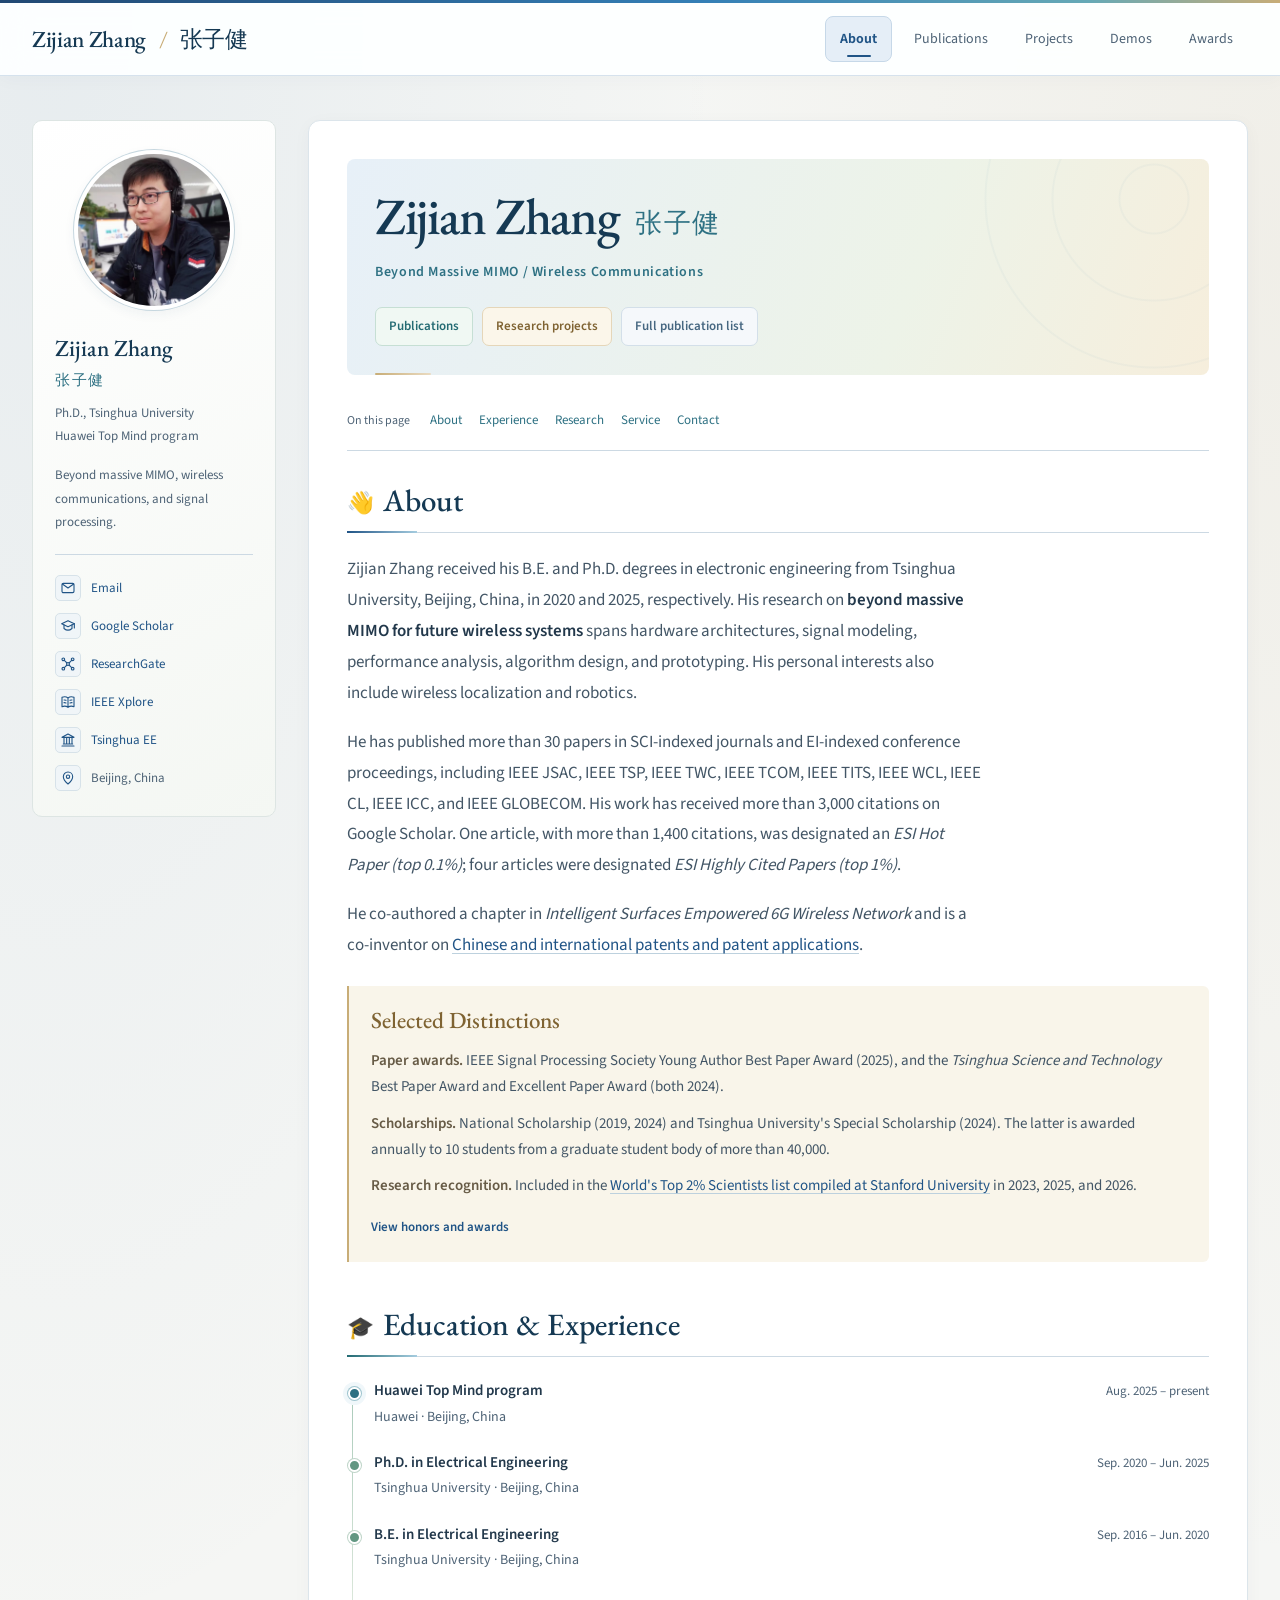
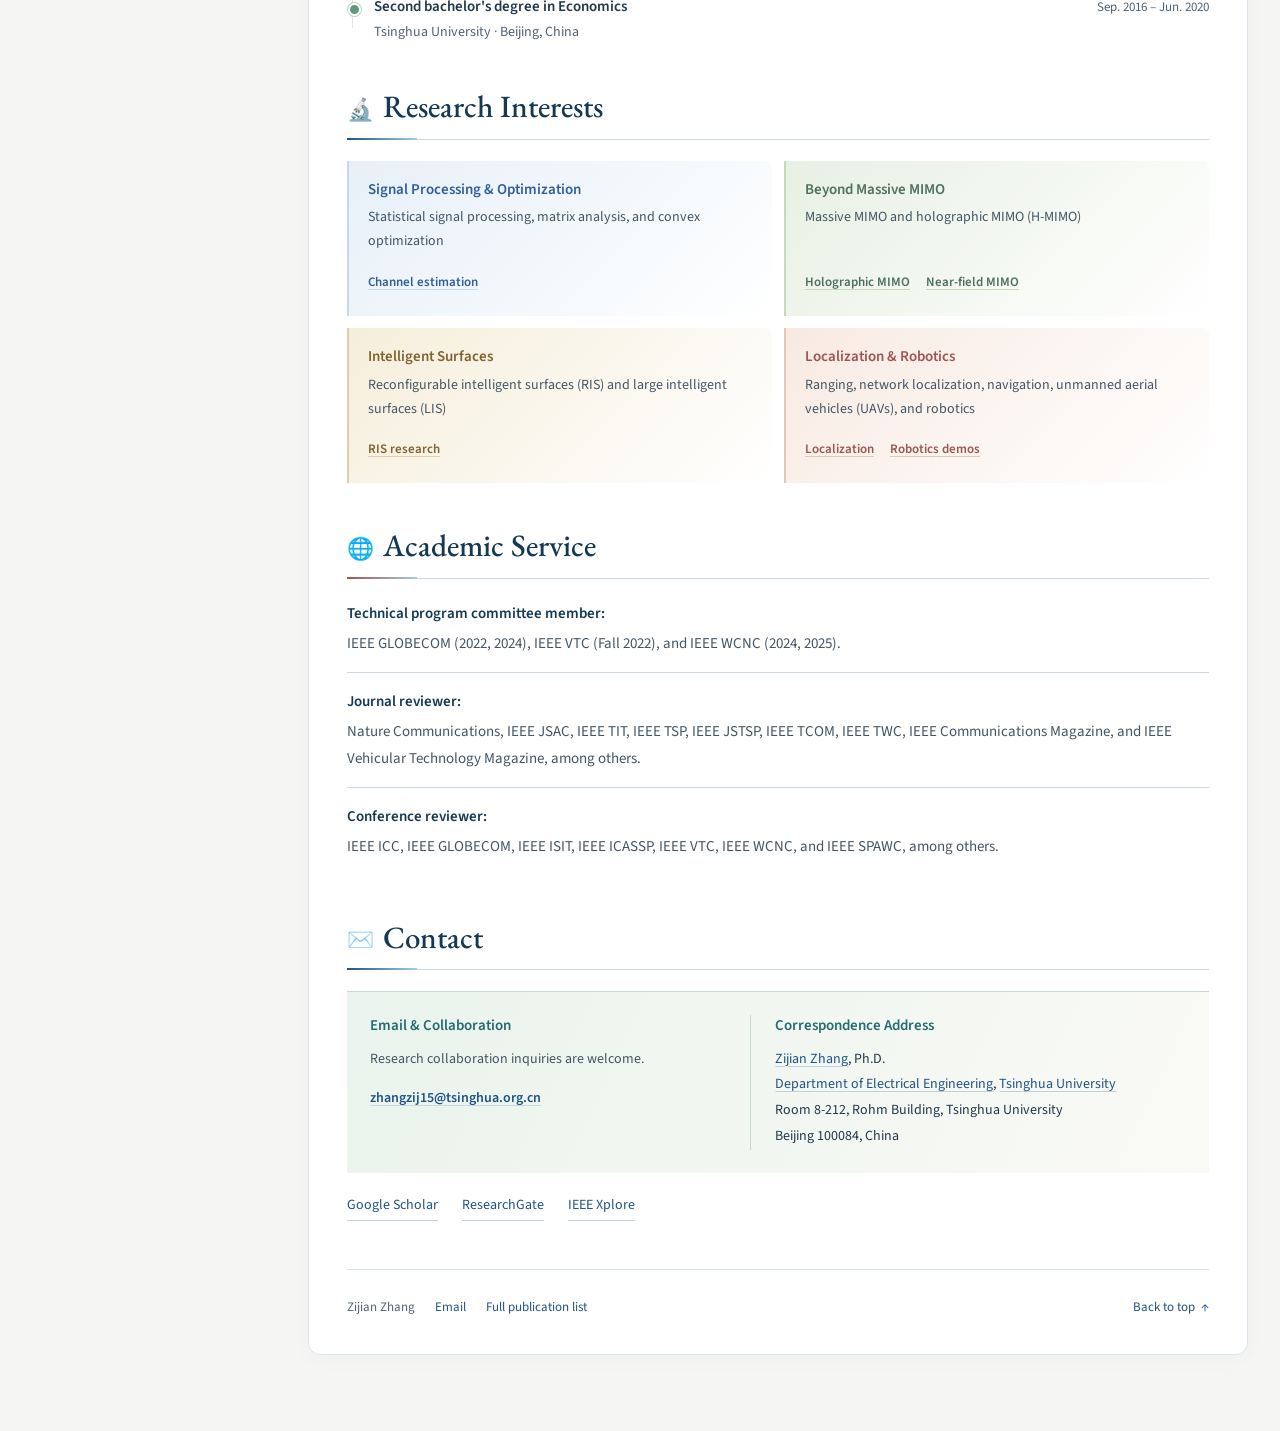
==== commit 339815be: "Refine academic page layout and streamline website copy" ====
--- a/index.html
+++ b/index.html
@@ -4,7 +4,7 @@
 <meta charset="utf-8">
 <meta name="viewport" content="width=device-width, initial-scale=1">
 <meta name="description" content="Zijian Zhang's academic profile and research in beyond massive MIMO, wireless communications, signal processing, localization, and robotics.">
-<link rel="stylesheet" href="acad-homepage.css?v=20261024-journal-names">
+<link rel="stylesheet" href="acad-homepage.css?v=20261029-editorial-refinement">
 <link rel="shortcut icon" type="image/x-icon" href="Tsinghua.ico">
 <title>Zijian Zhang（张子健）</title>
 </head>
@@ -14,9 +14,9 @@
 <main class="site-main">
 <aside class="site-sidebar">
 <img class="site-avatar" src="photos/ZZJ_bio3.jpg" alt="Portrait of Zijian Zhang">
-<div><h2 class="site-author-name">Zijian Zhang<br><span style="font-weight:400">张子健</span></h2><p class="site-author-bio">Ph.D., Tsinghua University<br>Huawei Top Mind program</p></div>
+<div><p class="site-author-name">Zijian Zhang<br><span style="font-weight:400">张子健</span></p><p class="site-author-bio">Ph.D., Tsinghua University<br>Huawei Top Mind program</p></div>
 <p class="site-profile-intro">Beyond massive MIMO, wireless communications, and signal processing.</p>
-<div class="site-profile-links"><a href="mailto:zhangzij15@tsinghua.org.cn"><strong>✉</strong> Email</a><a href="https://scholar.google.com/citations?user=OUAuynUAAAAJ&amp;hl=en"><strong>GS</strong> Google Scholar</a><a href="https://www.researchgate.net/profile/Zijian-Zhang-26"><strong>RG</strong> ResearchGate</a><a href="https://ieeexplore.ieee.org/author/37088489917"><strong>IE</strong> IEEE Xplore</a><a href="https://www.ee.tsinghua.edu.cn/en/"><strong>TH</strong> Tsinghua EE</a><span><strong>⌖</strong> Beijing, China</span></div>
+<div class="site-profile-links"><a href="mailto:zhangzij15@tsinghua.org.cn"><svg class="profile-icon" width="24" height="24" aria-hidden="true" focusable="false"><use href="assets/icons/profile.svg#email"></use></svg> Email</a><a href="https://scholar.google.com/citations?user=OUAuynUAAAAJ&amp;hl=en"><svg class="profile-icon" width="24" height="24" aria-hidden="true" focusable="false"><use href="assets/icons/profile.svg#scholar"></use></svg> Google Scholar</a><a href="https://www.researchgate.net/profile/Zijian-Zhang-26"><svg class="profile-icon" width="24" height="24" aria-hidden="true" focusable="false"><use href="assets/icons/profile.svg#research"></use></svg> ResearchGate</a><a href="https://ieeexplore.ieee.org/author/37088489917"><svg class="profile-icon" width="24" height="24" aria-hidden="true" focusable="false"><use href="assets/icons/profile.svg#publications"></use></svg> IEEE Xplore</a><a href="https://www.ee.tsinghua.edu.cn/en/"><svg class="profile-icon" width="24" height="24" aria-hidden="true" focusable="false"><use href="assets/icons/profile.svg#university"></use></svg> Tsinghua EE</a><span><svg class="profile-icon" width="24" height="24" aria-hidden="true" focusable="false"><use href="assets/icons/profile.svg#location"></use></svg> Beijing, China</span></div>
 </aside>
 <article class="site-content" id="main-content" tabindex="-1"><div id="layout-content"><div id="toptitle" class="home-profile">
 <h1>Zijian Zhang <span lang="zh">张子健</span></h1>
@@ -28,7 +28,7 @@
 <div class="home-biography">
 <p>Zijian Zhang received his B.E. and Ph.D. degrees in electronic engineering from Tsinghua University, Beijing, China, in 2020 and 2025, respectively. His research on <strong>beyond massive MIMO for future wireless systems</strong> spans hardware architectures, signal modeling, performance analysis, algorithm design, and prototyping. His personal interests also include wireless localization and robotics.</p>
 <p>He has published more than 30 papers in SCI-indexed journals and EI-indexed conference proceedings, including IEEE JSAC, IEEE TSP, IEEE TWC, IEEE TCOM, IEEE TITS, IEEE WCL, IEEE CL, IEEE ICC, and IEEE GLOBECOM. His work has received more than 3,000 citations on Google Scholar. One article, with more than 1,400 citations, was designated an <i>ESI Hot Paper (top 0.1%)</i>; four articles were designated <i>ESI Highly Cited Papers (top 1%)</i>.</p>
-<p>He co-authored a chapter in <i>Intelligent Surfaces Empowered 6G Wireless Network</i> and is a co-inventor on Chinese and international patent applications. Selected patent records are available on the <a href="publications.html#international-patents">Publications page</a>.</p>
+<p>He co-authored a chapter in <i>Intelligent Surfaces Empowered 6G Wireless Network</i> and is a co-inventor on <a href="publications.html#international-patents">Chinese and international patents and patent applications</a>.</p>
 </div>
 <section class="home-distinctions" aria-labelledby="distinctions-heading">
 <h3 id="distinctions-heading">Selected Distinctions</h3>
--- a/acad-homepage.css
+++ b/acad-homepage.css
@@ -34,7 +34,7 @@
   --paper: #f5f6f4;
   --heading-font: "EB Garamond", Georgia, "Times New Roman", "Noto Serif SC", serif;
   --body-font: "Source Sans 3", -apple-system, BlinkMacSystemFont, "Segoe UI", Roboto, Helvetica, Arial, "Microsoft YaHei", sans-serif;
-  --panel-shadow: 0 18px 48px rgba(28, 61, 93, .065), 0 2px 7px rgba(28, 61, 93, .025);
+  --panel-shadow: 0 4px 18px rgba(28, 61, 93, .035);
 }
 
 * { box-sizing: border-box; }
@@ -63,8 +63,8 @@
 
 .site-masthead { position: sticky; z-index: 20; top: 0; border-top: 3px solid var(--secondary); border-bottom: 1px solid rgba(40, 95, 156, .18); background: rgba(253, 255, 255, .95); box-shadow: 0 3px 18px rgba(32, 72, 109, .03); backdrop-filter: blur(14px); }
 .site-masthead::before { position: absolute; top: -3px; left: 0; width: 100%; height: 3px; background: var(--spectrum); content: ""; }
-.site-masthead__inner { display: flex; align-items: center; justify-content: space-between; gap: 24px; width: min(1320px, calc(100% - 64px)); min-height: 80px; margin: 0 auto; }
-.site-brand { color: var(--primary-dark); font-family: var(--heading-font); font-size: 26px; font-weight: 600; letter-spacing: -.015em; white-space: nowrap; }
+.site-masthead__inner { display: flex; align-items: center; justify-content: space-between; gap: 24px; width: min(1320px, calc(100% - 64px)); min-height: 72px; margin: 0 auto; }
+.site-brand { color: var(--primary-dark); font-family: var(--heading-font); font-size: 23px; font-weight: 500; letter-spacing: -.015em; white-space: nowrap; }
 .site-brand span { padding: 0 8px; color: var(--champagne); font-weight: 400; }
 .site-nav { display: flex; align-items: center; gap: 7px; }
 .site-nav a { --nav-ink: var(--primary); --nav-wash: #e5eef7; --nav-line: #c6d8e8; position: relative; margin: 8px 0; padding: 10px 14px; border: 1px solid transparent; border-radius: 8px; color: var(--muted); font-size: 14px; white-space: nowrap; }
@@ -78,24 +78,19 @@
 .site-nav a.current::after { position: absolute; bottom: 4px; left: calc(50% - 12px); width: 24px; height: 2px; border-radius: 2px; background: var(--nav-ink); content: ""; }
 
 .site-main { display: grid; grid-template-columns: 244px minmax(0, 1fr); gap: 32px; width: min(1320px, calc(100% - 64px)); margin: 0 auto; padding: 44px 0 76px; align-items: start; }
-.site-sidebar { position: sticky; top: 110px; align-self: start; padding: 29px 22px 25px; border: 1px solid #cbd8ce; border-radius: 16px; background: linear-gradient(155deg, #fff, #edf2e9); box-shadow: var(--panel-shadow); }
-.site-avatar { display: block; width: 160px; height: 160px; margin: 0 auto 28px; border: 5px solid #fff; border-radius: 50%; background: #fff; box-shadow: 0 0 0 1px #bfd5e5, 0 0 0 7px rgba(93, 151, 193, .065), 0 10px 26px rgba(34, 75, 109, .12); object-fit: cover; }
+.site-sidebar { position: sticky; top: 102px; align-self: start; padding: 29px 22px 25px; border: 1px solid #dde5e3; border-radius: 10px; background: linear-gradient(155deg, #fff, #f4f7f3); box-shadow: none; }
+.site-avatar { display: block; width: 160px; height: 160px; margin: 0 auto 24px; border: 4px solid #fff; border-radius: 50%; background: #fff; box-shadow: 0 0 0 1px #c6d7df, 0 4px 12px rgba(34, 75, 109, .06); object-fit: cover; }
 .site-author-name { margin: 0; color: var(--primary-dark); font-family: var(--heading-font); font-size: 27px; font-weight: 600; line-height: 1.25; }
 .site-author-name span { display: inline-block; margin-top: 7px; color: var(--secondary); font-size: 17px; letter-spacing: .1em; }
 .site-author-bio { margin: 10px 0 16px; color: var(--muted); font-size: 13px; line-height: 1.8; }
 .site-profile-intro { margin: 0 0 20px; color: var(--muted); font-size: 13px; line-height: 1.8; }
 .site-profile-links { display: grid; gap: 12px; padding-top: 20px; border-top: 1px solid var(--line); font-size: 13px; }
-.site-profile-links a, .site-profile-links span { display: flex; align-items: center; gap: 10px; }
-.site-profile-links a, .site-profile-links > span { --profile-ink: var(--primary); --profile-wash: #f0f5fb; --profile-line: #d6e3ef; }
-.site-profile-links a[href^="mailto:"] { --profile-ink: var(--coral); --profile-wash: #fbf2ee; --profile-line: #ead7cf; }
-.site-profile-links a[href*="researchgate.net"] { --profile-ink: var(--teal); --profile-wash: #eef7f3; --profile-line: #d0e4d9; }
-.site-profile-links a[href*="tsinghua.edu.cn"] { --profile-ink: var(--gold-ink); --profile-wash: #fbf6e9; --profile-line: #e7dcc2; }
-.site-profile-links > span { --profile-ink: var(--sage); --profile-wash: #f1f6ef; --profile-line: #d9e3d3; }
-.site-profile-links strong { display: inline-flex; align-items: center; justify-content: center; flex: 0 0 26px; width: 26px; min-height: 26px; border: 1px solid var(--profile-line); border-radius: 7px; background: var(--profile-wash); color: var(--profile-ink); font-size: 11px; font-weight: 600; }
-.site-profile-links a:hover strong { border-color: var(--profile-ink); background: var(--profile-wash); }
+.site-profile-links a, .site-profile-links > span { display: flex; align-items: center; gap: 10px; }
+.profile-icon { display: block; flex: 0 0 26px; width: 26px; height: 26px; padding: 4px; border: 1px solid #d7e2e9; border-radius: 5px; background: #f0f5f8; color: var(--primary); }
+.site-profile-links a:hover .profile-icon { border-color: #9cb8ca; background: #e7f0f6; }
 .site-profile-links > span { color: var(--muted); }
 
-.site-content { min-width: 0; padding: 38px 38px 28px; border: 1px solid #cbdbe6; border-radius: 18px; background: #fff; box-shadow: var(--panel-shadow); }
+.site-content { min-width: 0; padding: 38px 38px 28px; border: 1px solid #dce5eb; border-radius: 12px; background: #fff; box-shadow: var(--panel-shadow); }
 #main-content:focus { outline: none; }
 #layout-content { padding: 0; overflow-wrap: anywhere; }
 #layout-content > #toptitle { position: relative; isolation: isolate; overflow: hidden; margin: 0 0 30px; padding: 30px 32px 33px; border: 1px solid #cbd9de; border-radius: 13px; background: linear-gradient(110deg, #e7f0f8, #edf3e8 65%, #f6eedc); }
@@ -121,12 +116,10 @@
 #layout-content .home-subtitle { margin: 14px 0 0; color: var(--secondary); font-size: 14px; font-weight: 600; letter-spacing: .045em; }
 .home-quick-links { display: flex; flex-wrap: wrap; gap: 9px; margin-top: 22px; }
 .home-quick-links a { display: inline-flex; align-items: center; gap: 16px; padding: 7px 13px; border: 1px solid #c9ddea; border-radius: 7px; background: rgba(255, 255, 255, .7); font-size: 13px; font-weight: 600; }
-.home-quick-links span { color: var(--secondary); font-size: 16px; }
 .home-quick-links a[href="publications.html"] { border-color: #c6dfd4; background: #f0f8f3; color: var(--teal); }
 .home-quick-links a[href="projects.html"] { border-color: #e5d6b9; background: #fbf6ea; color: var(--gold-ink); }
 .home-quick-links a[href="publication-list.html"] { border-color: #d3dfe9; background: #f5f8fb; color: #466781; }
 .home-quick-links a:hover { border-color: currentColor; background: #fff; text-decoration: none; }
-.home-quick-links a span { color: inherit; }
 #education-heading { --section-accent: var(--teal); }
 #academic-service-heading { --section-accent: var(--coral); }
 #layout-content .education-timeline { position: relative; margin: 4px 0 28px; padding: 0 0 0 27px; list-style: none; }
@@ -168,7 +161,6 @@
 .home-page #layout-content .home-distinctions li { margin: 0 0 10px; padding: 0; font-size: 15px; line-height: 1.75; }
 .home-distinctions strong { color: #675b46; font-weight: 600; }
 .home-detail-link { font-size: 13px; font-weight: 600; }
-.home-detail-link span { margin-left: 4px; }
 .home-page .timeline-institution { display: block; color: var(--muted); font-size: 14px; }
 .home-page #layout-content .research-interest-grid h3 { margin: 0 0 6px; color: var(--interest-ink); font-size: 15px; font-weight: 600; line-height: 1.45; }
 .home-page #layout-content .research-interest-grid > li { padding: 18px 19px; background: linear-gradient(135deg, var(--interest-wash), #fff); }
@@ -184,11 +176,23 @@
 .home-contact-address { padding-left: 24px; border-left: 1px solid #c5d9cd; }
 .home-contact-address address { font-size: 14px; font-style: normal; line-height: 1.85; }
 .home-email-link { display: inline-flex; align-items: baseline; gap: 6px; min-height: 36px; padding: 5px 0; font-size: 14px; font-weight: 600; text-decoration: underline; text-decoration-color: #c4d9e5; }
-.home-email-link span { flex-shrink: 0; }
 .home-page .site-footer { align-items: center; }
 .home-page .site-footer a { display: inline-flex; align-items: center; min-height: 36px; }
 .home-back-to-top { gap: 6px; margin-left: auto; }
 .home-page .service-label { display: block; margin-bottom: 3px; }
+/* Keep the main name and reading column prominent within a quieter page frame. */
+.home-page .site-author-name { font-size: 23px; font-weight: 500; }
+.home-page .site-author-name span { margin-top: 5px; font-size: 15px; }
+.home-page #layout-content > #toptitle.home-profile { padding: 26px 28px 29px; border: 0; border-radius: 8px; }
+.home-page #layout-content > #toptitle.home-profile::before { opacity: .45; }
+.home-page #layout-content > #toptitle.home-profile::after { left: 28px; width: 56px; height: 2px; }
+.home-page #layout-content .home-profile h1 { font-size: clamp(42px, 4vw, 55px); line-height: 1.2; }
+.home-page #layout-content .home-profile h1 [lang="zh"] { font-size: .52em; letter-spacing: .06em; vertical-align: .06em; }
+.home-biography { max-width: 80ch; }
+.home-page #layout-content .home-biography p { margin-bottom: 18px; line-height: 1.82; }
+.home-page #layout-content .home-distinctions { border: 0; border-left: 2px solid #c8ad77; border-radius: 0 6px 6px 0; }
+.home-page #layout-content .research-interest-grid > li { border-width: 0 0 0 2px; border-radius: 0 6px 6px 0; }
+.home-page .home-contact-grid { border-width: 1px 0 0; border-radius: 0; }
 @media (min-width: 1100px) {
   .home-page .education-timeline > li > p { display: grid; grid-template-columns: minmax(0, 1fr) auto; column-gap: 20px; align-items: baseline; }
   .home-page .timeline-title { grid-column: 1; grid-row: 1; }
@@ -491,7 +495,7 @@
   .site-sidebar .site-profile-intro { grid-column: 1 / -1; margin: 18px 0 0; }
   .site-profile-links { grid-column: 1 / -1; grid-template-columns: repeat(3, minmax(0, 1fr)); gap: 9px 13px; margin-top: 17px; padding-top: 0; border: 0; font-size: 12px; }
   .site-profile-links a, .site-profile-links span { gap: 6px; }
-  .site-profile-links strong { flex-basis: 22px; width: 22px; min-height: 22px; }
+  .profile-icon { flex-basis: 24px; width: 24px; height: 24px; padding: 3px; }
   #layout-content h1 { font-size: 38px; }
   #layout-content .home-profile h1 { font-size: 44px; }
   #layout-content h2 { margin-top: 32px; font-size: 28px; scroll-margin-top: 0; }
@@ -553,7 +557,10 @@
 .academic-subpage .section-nav .decorative-emoji { font-size: 12px; }
 .academic-subpage .publication-list-entry > a { min-height: 34px; padding: 4px 10px; font-size: 13px; }
 .academic-subpage .publication-list-entry > span { flex-basis: 100%; font-size: 12px; }
-.academic-subpage #layout-content .publication-title { margin-bottom: 7px; font-weight: 600; }
+.academic-subpage #layout-content .publication-title { margin-bottom: 7px; font-weight: 600; line-height: 1.45; }
+.academic-subpage #layout-content .publication-authors { margin-bottom: 5px; }
+.academic-subpage #layout-content .publication-venue { line-height: 1.65; }
+.academic-subpage #layout-content .page-intro, .project-summary, .demo-copy { text-wrap: pretty; }
 .academic-subpage .publication-actions { gap: 6px 8px; margin-top: 10px; font-size: 12px; }
 .academic-subpage .publication-actions a, .academic-subpage .publication-actions .citation-toggle { min-height: 30px; padding: 3px 10px; border-radius: 5px; }
 .academic-subpage .publication-actions .citation-toggle { gap: 6px; }
@@ -638,6 +645,32 @@
   html { scroll-behavior: auto; }
   a, .publication-image-link, .project-figure > a { transition: none; }
   .publication-image-link:hover, .project-figure > a:hover { transform: none; }
+}
+/* Join the mobile profile and homepage introduction into one continuous surface.
+   The main h1 remains available to assistive technology; the nearby profile name
+   supplies the visible identity without repeating it in the next panel. */
+@media screen and (max-width: 960px) {
+  .home-page .site-sidebar { margin-bottom: 0; padding-bottom: 18px; border-bottom: 0; border-radius: 12px 12px 0 0; background: #fff; }
+  .home-page .site-content { padding-top: 0; border-top: 0; border-radius: 0 0 12px 12px; box-shadow: none; }
+  .home-page .site-sidebar .site-author-name { font-size: 27px; }
+  .home-page .site-sidebar .site-author-name span { font-size: 16px; }
+  .home-page .site-sidebar .site-profile-intro { display: none; }
+  .home-page #layout-content > #toptitle.home-profile { margin-bottom: 18px; padding: 17px 0 19px; border-top: 1px solid var(--line); border-radius: 0; background: transparent; }
+  .home-page #layout-content > #toptitle.home-profile::before, .home-page #layout-content > #toptitle.home-profile::after { display: none; }
+  .home-page #layout-content .home-profile h1 { position: absolute; width: 1px; height: 1px; margin: -1px; padding: 0; overflow: hidden; clip-path: inset(50%); white-space: nowrap; }
+  .home-page #layout-content .home-subtitle { margin-top: 0; }
+  .home-page .home-quick-links { margin-top: 13px; gap: 7px; }
+}
+@media screen and (max-width: 760px) {
+  .home-page .site-sidebar { padding: 20px 20px 16px; }
+  .home-page .site-content { padding-left: 20px; padding-right: 20px; }
+  .home-page .site-profile-links { margin-top: 12px; }
+  .home-page .home-page-nav { gap: 0 14px; }
+}
+@media screen and (max-width: 360px) {
+  .home-page .site-sidebar { padding-left: 18px; padding-right: 18px; }
+  .home-page .site-content { padding-left: 18px; padding-right: 18px; }
+  .home-page .site-sidebar .site-author-name { font-size: 24px; }
 }
 @media print {
   .academic-subpage #layout-content > #toptitle { padding: 0 0 16px; border: 0; border-radius: 0; background: transparent; }
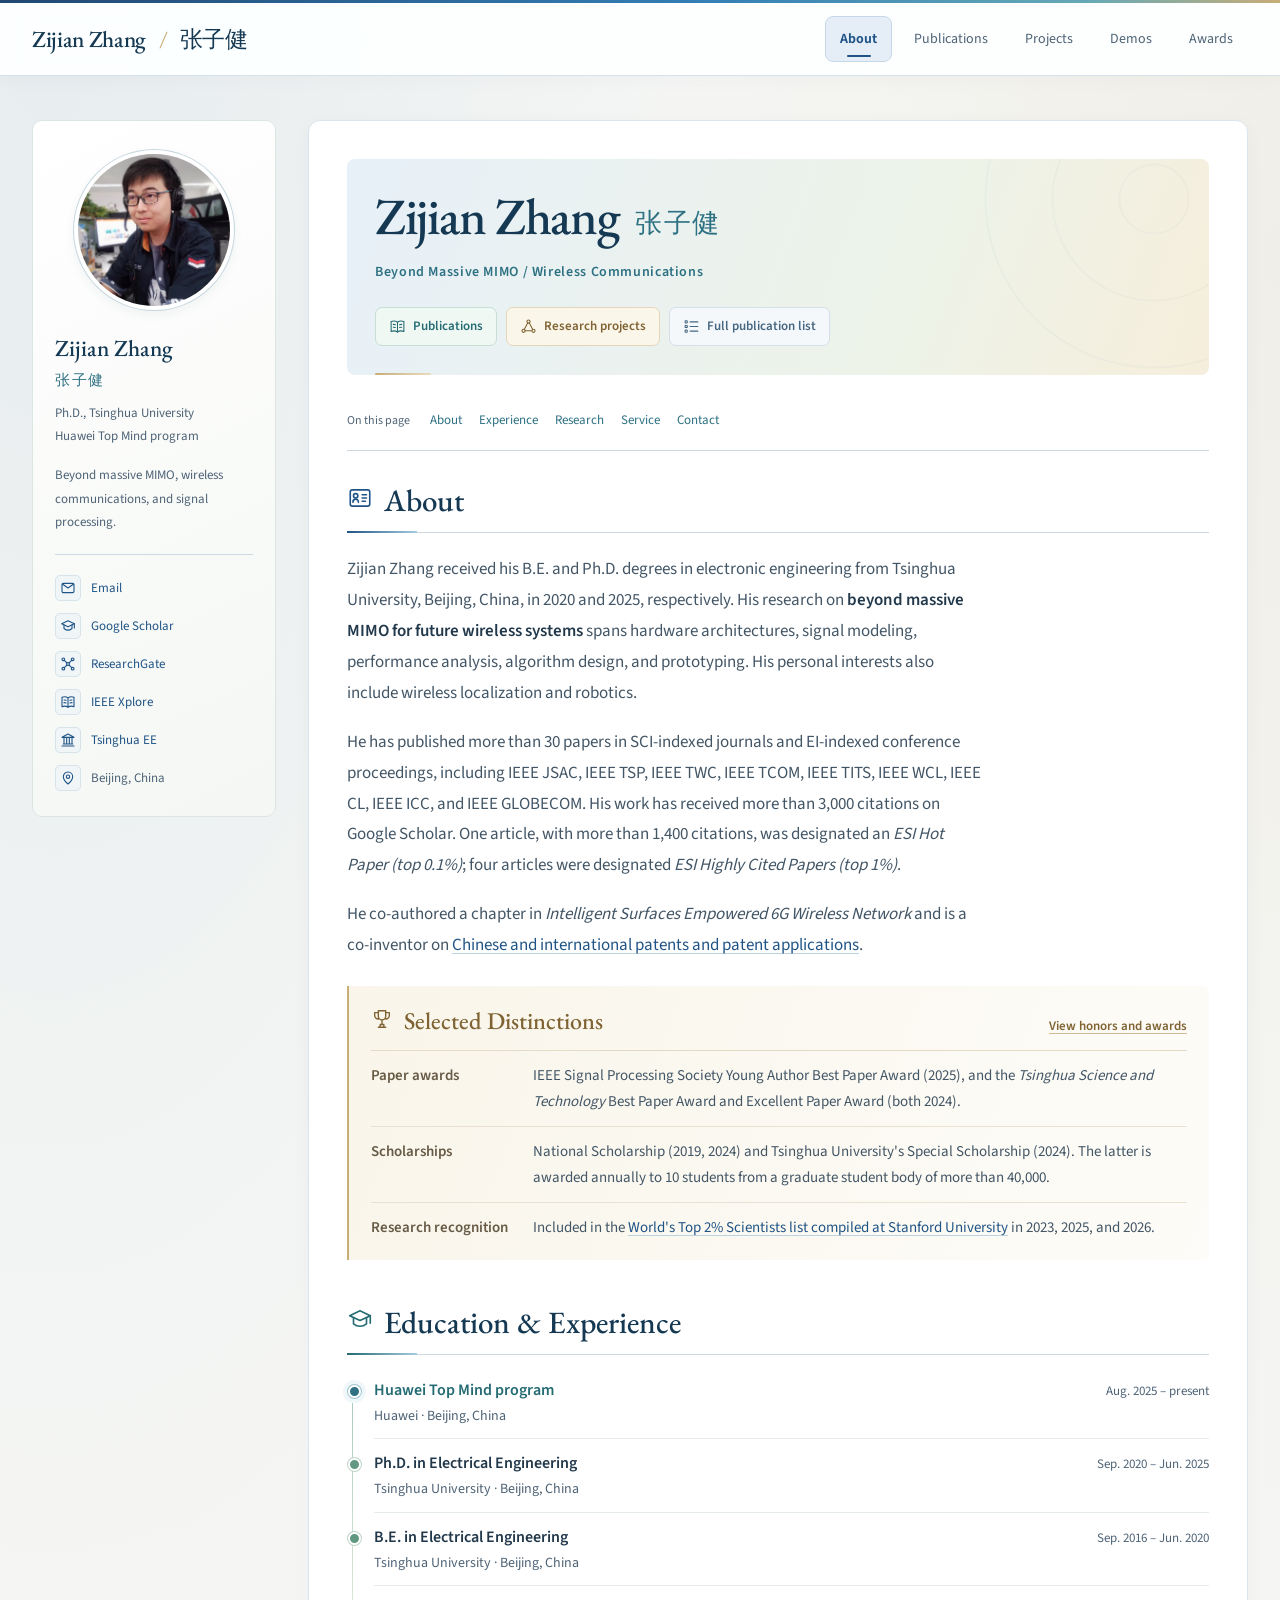
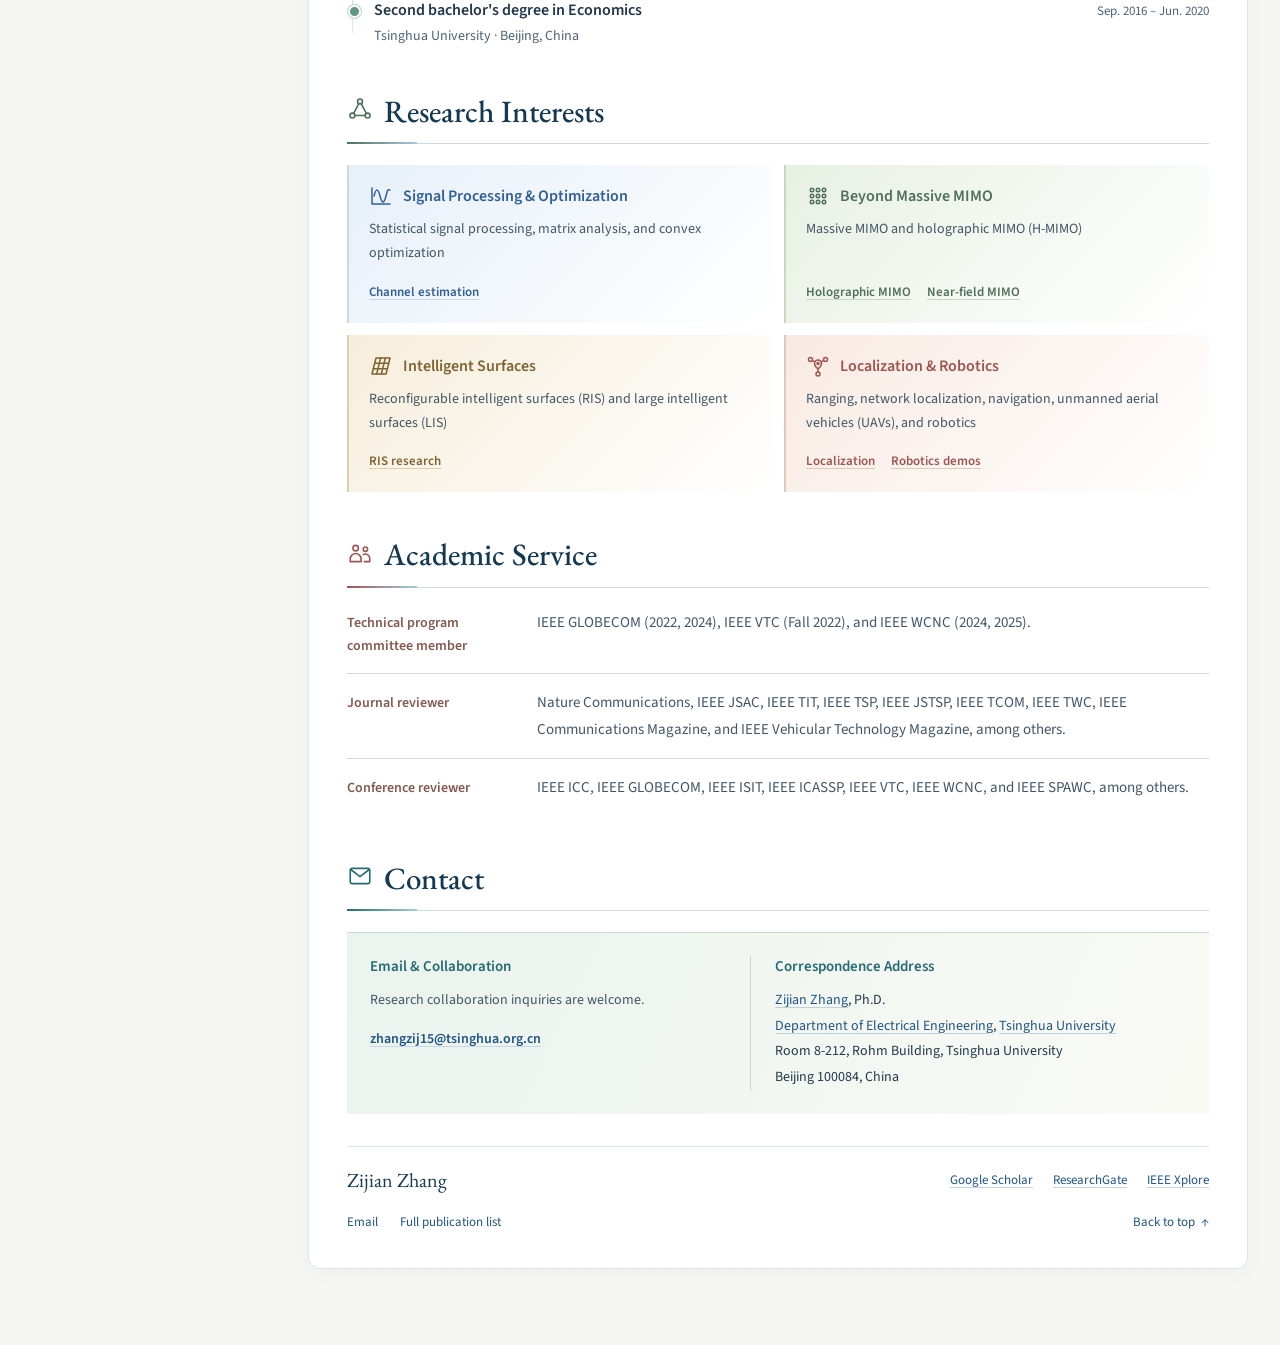
==== commit 0e5f6715: "Polish academic pages and add matching homepage icons" ====
--- a/index.html
+++ b/index.html
@@ -4,7 +4,7 @@
 <meta charset="utf-8">
 <meta name="viewport" content="width=device-width, initial-scale=1">
 <meta name="description" content="Zijian Zhang's academic profile and research in beyond massive MIMO, wireless communications, signal processing, localization, and robotics.">
-<link rel="stylesheet" href="acad-homepage.css?v=20261029-editorial-refinement">
+<link rel="stylesheet" href="acad-homepage.css?v=20261101-homepage-icons">
 <link rel="shortcut icon" type="image/x-icon" href="Tsinghua.ico">
 <title>Zijian Zhang（张子健）</title>
 </head>
@@ -21,25 +21,24 @@
 <article class="site-content" id="main-content" tabindex="-1"><div id="layout-content"><div id="toptitle" class="home-profile">
 <h1>Zijian Zhang <span lang="zh">张子健</span></h1>
 <p class="home-subtitle">Beyond Massive MIMO / Wireless Communications</p>
-<div class="home-quick-links"><a href="publications.html">Publications</a><a href="projects.html">Research projects</a><a href="publication-list.html">Full publication list</a></div>
+<div class="home-quick-links"><a href="publications.html"><svg class="home-icon home-icon--link" width="17" height="17" aria-hidden="true" focusable="false"><use href="assets/icons/homepage.svg#book"></use></svg><span>Publications</span></a><a href="projects.html"><svg class="home-icon home-icon--link" width="17" height="17" aria-hidden="true" focusable="false"><use href="assets/icons/homepage.svg#research"></use></svg><span>Research projects</span></a><a href="publication-list.html"><svg class="home-icon home-icon--link" width="17" height="17" aria-hidden="true" focusable="false"><use href="assets/icons/homepage.svg#list"></use></svg><span>Full publication list</span></a></div>
 </div>
 <nav class="home-page-nav" aria-label="On this page"><span>On this page</span><a href="#about-heading">About</a><a href="#education-heading">Experience</a><a href="#research-interests-heading">Research</a><a href="#academic-service-heading">Service</a><a href="#contact-heading">Contact</a></nav>
-<h2 id="about-heading"><span class="decorative-emoji" aria-hidden="true">👋</span>About</h2>
+<h2 class="home-section-heading" id="about-heading"><svg class="home-icon" width="26" height="26" aria-hidden="true" focusable="false"><use href="assets/icons/homepage.svg#about"></use></svg><span>About</span></h2>
 <div class="home-biography">
 <p>Zijian Zhang received his B.E. and Ph.D. degrees in electronic engineering from Tsinghua University, Beijing, China, in 2020 and 2025, respectively. His research on <strong>beyond massive MIMO for future wireless systems</strong> spans hardware architectures, signal modeling, performance analysis, algorithm design, and prototyping. His personal interests also include wireless localization and robotics.</p>
 <p>He has published more than 30 papers in SCI-indexed journals and EI-indexed conference proceedings, including IEEE JSAC, IEEE TSP, IEEE TWC, IEEE TCOM, IEEE TITS, IEEE WCL, IEEE CL, IEEE ICC, and IEEE GLOBECOM. His work has received more than 3,000 citations on Google Scholar. One article, with more than 1,400 citations, was designated an <i>ESI Hot Paper (top 0.1%)</i>; four articles were designated <i>ESI Highly Cited Papers (top 1%)</i>.</p>
 <p>He co-authored a chapter in <i>Intelligent Surfaces Empowered 6G Wireless Network</i> and is a co-inventor on <a href="publications.html#international-patents">Chinese and international patents and patent applications</a>.</p>
 </div>
 <section class="home-distinctions" aria-labelledby="distinctions-heading">
-<h3 id="distinctions-heading">Selected Distinctions</h3>
+<div class="home-section-header"><h3 class="home-section-heading" id="distinctions-heading"><svg class="home-icon home-icon--minor" width="22" height="22" aria-hidden="true" focusable="false"><use href="assets/icons/homepage.svg#award"></use></svg><span>Selected Distinctions</span></h3><a class="home-detail-link" href="awards.html">View honors and awards</a></div>
 <ul>
-<li><strong>Paper awards.</strong> IEEE Signal Processing Society Young Author Best Paper Award (2025), and the <i>Tsinghua Science and Technology</i> Best Paper Award and Excellent Paper Award (both 2024).</li>
-<li><strong>Scholarships.</strong> National Scholarship (2019, 2024) and Tsinghua University's Special Scholarship (2024). The latter is awarded annually to 10 students from a graduate student body of more than 40,000.</li>
-<li><strong>Research recognition.</strong> Included in the <a href="https://www.topresearcherslist.com/Home/Profile?AuthFull=Zhang,%20Zijian&amp;FirstYear=2008">World's Top 2% Scientists list compiled at Stanford University</a> in 2023, 2025, and 2026.</li>
+<li><strong>Paper awards</strong><span>IEEE Signal Processing Society Young Author Best Paper Award (2025), and the <i>Tsinghua Science and Technology</i> Best Paper Award and Excellent Paper Award (both 2024).</span></li>
+<li><strong>Scholarships</strong><span>National Scholarship (2019, 2024) and Tsinghua University's Special Scholarship (2024). The latter is awarded annually to 10 students from a graduate student body of more than 40,000.</span></li>
+<li><strong>Research recognition</strong><span>Included in the <a href="https://www.topresearcherslist.com/Home/Profile?AuthFull=Zhang,%20Zijian&amp;FirstYear=2008">World's Top 2% Scientists list compiled at Stanford University</a> in 2023, 2025, and 2026.</span></li>
 </ul>
-<a class="home-detail-link" href="awards.html">View honors and awards</a>
 </section>
-<h2 id="education-heading"><span class="decorative-emoji" aria-hidden="true">🎓</span>Education &amp; Experience</h2>
+<h2 class="home-section-heading" id="education-heading"><svg class="home-icon" width="26" height="26" aria-hidden="true" focusable="false"><use href="assets/icons/homepage.svg#education"></use></svg><span>Education &amp; Experience</span></h2>
 <ul class="education-timeline">
 <li class="timeline-current"><p><span class="timeline-title">Huawei Top Mind program</span><span class="timeline-institution">Huawei · Beijing, China</span><span class="timeline-period"><time datetime="2025-08">Aug. 2025</time> – present</span></p>
 </li>
@@ -50,27 +49,27 @@
 <li><p><span class="timeline-title">Second bachelor's degree in Economics</span><span class="timeline-institution">Tsinghua University · Beijing, China</span><span class="timeline-period"><time datetime="2016-09">Sep. 2016</time> – <time datetime="2020-06">Jun. 2020</time></span></p>
 </li>
 </ul>
-<h2 id="research-interests-heading"><span class="decorative-emoji" aria-hidden="true">🔬</span>Research Interests</h2>
+<h2 class="home-section-heading" id="research-interests-heading"><svg class="home-icon" width="26" height="26" aria-hidden="true" focusable="false"><use href="assets/icons/homepage.svg#research"></use></svg><span>Research Interests</span></h2>
 <ul class="research-interest-grid">
-<li><h3>Signal Processing &amp; Optimization</h3><p>Statistical signal processing, matrix analysis, and convex optimization</p><div class="research-topic-links"><a href="projects.html#channel-estimation">Channel estimation</a></div>
+<li><h3><svg class="research-icon" width="24" height="24" aria-hidden="true" focusable="false"><use href="assets/icons/research.svg#signal"></use></svg><span>Signal Processing &amp; Optimization</span></h3><p>Statistical signal processing, matrix analysis, and convex optimization</p><div class="research-topic-links"><a href="projects.html#channel-estimation">Channel estimation</a></div>
 </li>
-<li><h3>Beyond Massive MIMO</h3><p>Massive MIMO and holographic MIMO (H-MIMO)</p><div class="research-topic-links"><a href="projects.html#holographic-mimo">Holographic MIMO</a><a href="projects.html#near-field">Near-field MIMO</a></div>
+<li><h3><svg class="research-icon" width="24" height="24" aria-hidden="true" focusable="false"><use href="assets/icons/research.svg#array"></use></svg><span>Beyond Massive MIMO</span></h3><p>Massive MIMO and holographic MIMO (H-MIMO)</p><div class="research-topic-links"><a href="projects.html#holographic-mimo">Holographic MIMO</a><a href="projects.html#near-field">Near-field MIMO</a></div>
 </li>
-<li><h3>Intelligent Surfaces</h3><p>Reconfigurable intelligent surfaces (RIS) and large intelligent surfaces (LIS)</p><div class="research-topic-links"><a href="projects.html#intelligent-surfaces">RIS research</a></div>
+<li><h3><svg class="research-icon" width="24" height="24" aria-hidden="true" focusable="false"><use href="assets/icons/research.svg#surface"></use></svg><span>Intelligent Surfaces</span></h3><p>Reconfigurable intelligent surfaces (RIS) and large intelligent surfaces (LIS)</p><div class="research-topic-links"><a href="projects.html#intelligent-surfaces">RIS research</a></div>
 </li>
-<li><h3>Localization &amp; Robotics</h3><p>Ranging, network localization, navigation, unmanned aerial vehicles (UAVs), and robotics</p><div class="research-topic-links"><a href="projects.html#localization-radio-maps">Localization</a><a href="demos.html">Robotics demos</a></div>
+<li><h3><svg class="research-icon" width="24" height="24" aria-hidden="true" focusable="false"><use href="assets/icons/research.svg#localization"></use></svg><span>Localization &amp; Robotics</span></h3><p>Ranging, network localization, navigation, unmanned aerial vehicles (UAVs), and robotics</p><div class="research-topic-links"><a href="projects.html#localization-radio-maps">Localization</a><a href="demos.html">Robotics demos</a></div>
 </li>
 </ul>
-<h2 id="academic-service-heading"><span class="decorative-emoji" aria-hidden="true">🌐</span>Academic Service</h2>
+<h2 class="home-section-heading" id="academic-service-heading"><svg class="home-icon" width="26" height="26" aria-hidden="true" focusable="false"><use href="assets/icons/homepage.svg#service"></use></svg><span>Academic Service</span></h2>
 <ul class="service-list">
-<li><p><span class="service-label">Technical program committee member:</span> IEEE GLOBECOM (2022, 2024), IEEE VTC (Fall 2022), and IEEE WCNC (2024, 2025).</p>
+<li><p><span class="service-label">Technical program committee member</span><span>IEEE GLOBECOM (2022, 2024), IEEE VTC (Fall 2022), and IEEE WCNC (2024, 2025).</span></p>
 </li>
-<li><p><span class="service-label">Journal reviewer:</span> Nature Communications, IEEE JSAC, IEEE TIT, IEEE TSP, IEEE JSTSP, IEEE TCOM, IEEE TWC, IEEE Communications Magazine, and IEEE Vehicular Technology Magazine, among others.</p>
+<li><p><span class="service-label">Journal reviewer</span><span>Nature Communications, IEEE JSAC, IEEE TIT, IEEE TSP, IEEE JSTSP, IEEE TCOM, IEEE TWC, IEEE Communications Magazine, and IEEE Vehicular Technology Magazine, among others.</span></p>
 </li>
-<li><p><span class="service-label">Conference reviewer:</span> IEEE ICC, IEEE GLOBECOM, IEEE ISIT, IEEE ICASSP, IEEE VTC, IEEE WCNC, and IEEE SPAWC, among others.</p>
+<li><p><span class="service-label">Conference reviewer</span><span>IEEE ICC, IEEE GLOBECOM, IEEE ISIT, IEEE ICASSP, IEEE VTC, IEEE WCNC, and IEEE SPAWC, among others.</span></p>
 </li>
 </ul>
-<h2 id="contact-heading"><span class="decorative-emoji" aria-hidden="true">✉️</span>Contact</h2>
+<h2 class="home-section-heading" id="contact-heading"><svg class="home-icon" width="26" height="26" aria-hidden="true" focusable="false"><use href="assets/icons/homepage.svg#contact"></use></svg><span>Contact</span></h2>
 <div class="home-contact-grid">
 <section class="home-contact-email" aria-labelledby="email-heading">
 <h3 id="email-heading">Email &amp; Collaboration</h3>
@@ -84,8 +83,7 @@
 Room 8-212, Rohm Building, Tsinghua University<br>Beijing 100084, China</address>
 </section>
 </div>
-<div class="home-links"><a href="https://scholar.google.com/citations?user=OUAuynUAAAAJ&amp;hl=en">Google Scholar</a><a href="https://www.researchgate.net/profile/Zijian-Zhang-26">ResearchGate</a><a href="https://ieeexplore.ieee.org/author/37088489917">IEEE Xplore</a></div>
-</div><footer class="site-footer"><span>Zijian Zhang</span><a href="mailto:zhangzij15@tsinghua.org.cn">Email</a><a href="publication-list.html">Full publication list</a><a class="home-back-to-top" href="#page-top">Back to top <span aria-hidden="true">↑</span></a></footer></article>
+</div><footer class="site-footer"><div class="home-footer-top"><span>Zijian Zhang</span><nav class="home-links" aria-label="Academic profiles"><a href="https://scholar.google.com/citations?user=OUAuynUAAAAJ&amp;hl=en">Google Scholar</a><a href="https://www.researchgate.net/profile/Zijian-Zhang-26">ResearchGate</a><a href="https://ieeexplore.ieee.org/author/37088489917">IEEE Xplore</a></nav></div><div class="home-footer-bottom"><a href="mailto:zhangzij15@tsinghua.org.cn">Email</a><a href="publication-list.html">Full publication list</a><a class="home-back-to-top" href="#page-top">Back to top <span aria-hidden="true">↑</span></a></div></footer></article>
 </main>
 </body>
 </html>
--- a/acad-homepage.css
+++ b/acad-homepage.css
@@ -115,13 +115,15 @@
 #layout-content .page-intro { max-width: 760px; margin: 0 0 27px; color: var(--muted); font-size: 15px; }
 #layout-content .home-subtitle { margin: 14px 0 0; color: var(--secondary); font-size: 14px; font-weight: 600; letter-spacing: .045em; }
 .home-quick-links { display: flex; flex-wrap: wrap; gap: 9px; margin-top: 22px; }
-.home-quick-links a { display: inline-flex; align-items: center; gap: 16px; padding: 7px 13px; border: 1px solid #c9ddea; border-radius: 7px; background: rgba(255, 255, 255, .7); font-size: 13px; font-weight: 600; }
+.home-quick-links a { display: inline-flex; align-items: center; gap: 7px; padding: 7px 13px; border: 1px solid #c9ddea; border-radius: 7px; background: rgba(255, 255, 255, .7); font-size: 13px; font-weight: 600; }
 .home-quick-links a[href="publications.html"] { border-color: #c6dfd4; background: #f0f8f3; color: var(--teal); }
 .home-quick-links a[href="projects.html"] { border-color: #e5d6b9; background: #fbf6ea; color: var(--gold-ink); }
 .home-quick-links a[href="publication-list.html"] { border-color: #d3dfe9; background: #f5f8fb; color: #466781; }
 .home-quick-links a:hover { border-color: currentColor; background: #fff; text-decoration: none; }
 #education-heading { --section-accent: var(--teal); }
+#research-interests-heading { --section-accent: var(--sage); }
 #academic-service-heading { --section-accent: var(--coral); }
+#contact-heading { --section-accent: var(--teal); }
 #layout-content .education-timeline { position: relative; margin: 4px 0 28px; padding: 0 0 0 27px; list-style: none; }
 #layout-content .education-timeline::before { position: absolute; top: 12px; bottom: 16px; left: 5px; width: 1px; background: linear-gradient(#a9caba, #e0eade); content: ""; }
 #layout-content .education-timeline > li { position: relative; margin: 0; padding: 0 0 21px 0; }
@@ -141,13 +143,19 @@
 #layout-content .service-list > li:first-child { padding-top: 0; }
 #layout-content .service-list > li:last-child { border-bottom: 0; }
 .service-label { color: var(--primary-dark); font-weight: 600; }
-.home-links { display: flex; flex-wrap: wrap; gap: 9px 24px; margin: 20px 0 30px; font-size: 14px; }
-.home-links a { padding-bottom: 2px; border-bottom: 1px solid #bdd5e8; }
+.home-links { display: flex; flex-wrap: wrap; gap: 2px 20px; font-size: 13px; }
+.home-links a { text-decoration: underline; text-decoration-color: #bdd5e8; }
 .contact-details { padding: 19px 22px; border: 1px solid #d1e3d9; border-left: 3px solid var(--teal); border-radius: 0 9px 9px 0; background: linear-gradient(110deg, #eff7f3, #f6f8f1); font-size: 14px; line-height: 1.9; }
 #layout-content .contact-details p { margin: 0; }
 #layout-content .collaboration-note { color: var(--primary); font-size: 14px; }
 
 /* Homepage refinements keep long-form biography and supporting details easy to scan. */
+.home-icon { display: block; flex: 0 0 26px; width: 26px; height: 26px; }
+.home-page #layout-content .home-section-heading { display: flex; align-items: flex-start; gap: 11px; }
+.home-section-heading > .home-icon { margin-top: .17em; color: var(--section-accent, var(--primary)); }
+.home-section-heading > span { min-width: 0; }
+.home-section-heading > .home-icon--minor { flex-basis: 22px; width: 22px; height: 22px; margin-top: .13em; color: var(--gold-ink); }
+.home-icon--link { flex-basis: 17px; width: 17px; height: 17px; }
 .home-page-nav { display: flex; flex-wrap: wrap; align-items: center; gap: 2px 17px; padding: 0 0 13px; border-bottom: 1px solid var(--line); font-size: 13px; }
 .home-page-nav > span { margin-right: 3px; color: var(--muted); font-size: 12px; }
 .home-page-nav a { display: inline-flex; align-items: center; min-height: 32px; color: var(--secondary); }
@@ -155,19 +163,26 @@
 .home-biography strong { color: var(--ink); font-weight: 600; }
 .home-biography a, .home-distinctions li a, .home-contact-address a { text-decoration: underline; text-decoration-color: #bdd1de; text-decoration-thickness: 1px; }
 .home-biography a:hover, .home-distinctions li a:hover, .home-contact-address a:hover { text-decoration-color: currentColor; }
-.home-page #layout-content .home-distinctions { margin-top: 25px; padding: 20px 22px; border: 1px solid #ded4be; border-radius: 9px; background: #f9f5ea; }
-.home-page #layout-content .home-distinctions h3 { margin: 0 0 12px; color: var(--gold-ink); font-family: var(--heading-font); font-size: 23px; font-weight: 500; line-height: 1.3; }
-.home-page #layout-content .home-distinctions ul { margin: 0 0 13px; padding: 0; list-style: none; }
-.home-page #layout-content .home-distinctions li { margin: 0 0 10px; padding: 0; font-size: 15px; line-height: 1.75; }
+.home-page #layout-content .home-distinctions { margin-top: 25px; padding: 19px 22px 7px; border: 0; border-left: 2px solid var(--champagne); border-radius: 0 6px 6px 0; background: linear-gradient(110deg, #f9f5ea, #fdfcf8); }
+.home-section-header { display: flex; flex-wrap: wrap; align-items: baseline; justify-content: space-between; gap: 6px 18px; padding-bottom: 12px; border-bottom: 1px solid #e4dac5; }
+.home-page #layout-content .home-distinctions h3 { margin: 0; color: var(--gold-ink); font-family: var(--heading-font); font-size: 24px; font-weight: 500; line-height: 1.3; }
+.home-page #layout-content .home-distinctions ul { margin: 0; padding: 0; list-style: none; }
+.home-page #layout-content .home-distinctions li { display: grid; grid-template-columns: 140px minmax(0, 1fr); gap: 6px 22px; margin: 0; padding: 12px 0; font-size: 15px; line-height: 1.7; }
+.home-page #layout-content .home-distinctions li + li { border-top: 1px solid #e9e1d1; }
 .home-distinctions strong { color: #675b46; font-weight: 600; }
-.home-detail-link { font-size: 13px; font-weight: 600; }
+.home-detail-link { color: var(--gold-ink); font-size: 13px; font-weight: 600; text-decoration: underline; text-decoration-color: #cfbc94; }
 .home-page .timeline-institution { display: block; color: var(--muted); font-size: 14px; }
-.home-page #layout-content .research-interest-grid h3 { margin: 0 0 6px; color: var(--interest-ink); font-size: 15px; font-weight: 600; line-height: 1.45; }
-.home-page #layout-content .research-interest-grid > li { padding: 18px 19px; background: linear-gradient(135deg, var(--interest-wash), #fff); }
+.home-page #layout-content .education-timeline > li { margin-bottom: 10px; padding-bottom: 10px; border-bottom: 1px solid #e5ece9; }
+.home-page #layout-content .education-timeline > li:last-child { margin-bottom: 0; padding-bottom: 0; border-bottom: 0; }
+.home-page .timeline-title { font-size: 16px; }
+.home-page .timeline-current .timeline-title { color: var(--teal); }
+.home-page #layout-content .research-interest-grid h3 { display: flex; align-items: flex-start; gap: 10px; margin: 0 0 10px; color: var(--interest-ink); font-size: 16px; font-weight: 600; line-height: 1.5; }
+.research-icon { flex: 0 0 24px; width: 24px; height: 24px; }
+.home-page #layout-content .research-interest-grid > li { padding: 19px 20px 15px; border-width: 0 0 0 2px; border-radius: 0 6px 6px 0; background: linear-gradient(135deg, var(--interest-wash), #fff); }
 .home-page #layout-content .research-interest-grid > li::before { display: none; }
 .home-page #layout-content .research-interest-grid p { font-size: 14px; }
 .home-page #layout-content .research-interest-grid > li { display: flex; flex-direction: column; }
-.research-topic-links { display: flex; flex-wrap: wrap; gap: 2px 16px; margin-top: auto; padding-top: 12px; }
+.research-topic-links { display: flex; flex-wrap: wrap; gap: 2px 16px; margin-top: auto; padding-top: 10px; }
 .research-topic-links a { display: inline-flex; align-items: center; gap: 6px; min-height: 32px; color: var(--interest-ink); font-size: 13px; font-weight: 600; text-decoration: underline; text-decoration-color: var(--interest-line); }
 .research-topic-links a:hover { text-decoration-color: currentColor; }
 .home-contact-grid { display: grid; grid-template-columns: minmax(0, .9fr) minmax(0, 1.1fr); gap: 24px; padding: 23px; border: 1px solid #c5d9cd; border-radius: 9px; background: linear-gradient(115deg, #eaf3ed, #fafaf5); }
@@ -176,10 +191,15 @@
 .home-contact-address { padding-left: 24px; border-left: 1px solid #c5d9cd; }
 .home-contact-address address { font-size: 14px; font-style: normal; line-height: 1.85; }
 .home-email-link { display: inline-flex; align-items: baseline; gap: 6px; min-height: 36px; padding: 5px 0; font-size: 14px; font-weight: 600; text-decoration: underline; text-decoration-color: #c4d9e5; }
-.home-page .site-footer { align-items: center; }
+.home-page .site-footer { display: block; margin-top: 32px; padding-top: 15px; }
+.home-footer-top, .home-footer-bottom { display: flex; flex-wrap: wrap; align-items: center; gap: 4px 22px; }
+.home-footer-top { justify-content: space-between; }
+.home-footer-top > span { color: var(--primary-dark); font-family: var(--heading-font); font-size: 20px; }
+.home-footer-bottom { margin-top: 6px; }
 .home-page .site-footer a { display: inline-flex; align-items: center; min-height: 36px; }
 .home-back-to-top { gap: 6px; margin-left: auto; }
-.home-page .service-label { display: block; margin-bottom: 3px; }
+.home-page .service-label { display: block; color: #835951; font-size: 14px; line-height: 1.65; }
+.home-page #layout-content .service-list > li > p { display: grid; grid-template-columns: 165px minmax(0, 1fr); gap: 6px 25px; align-items: baseline; }
 /* Keep the main name and reading column prominent within a quieter page frame. */
 .home-page .site-author-name { font-size: 23px; font-weight: 500; }
 .home-page .site-author-name span { margin-top: 5px; font-size: 15px; }
@@ -190,8 +210,6 @@
 .home-page #layout-content .home-profile h1 [lang="zh"] { font-size: .52em; letter-spacing: .06em; vertical-align: .06em; }
 .home-biography { max-width: 80ch; }
 .home-page #layout-content .home-biography p { margin-bottom: 18px; line-height: 1.82; }
-.home-page #layout-content .home-distinctions { border: 0; border-left: 2px solid #c8ad77; border-radius: 0 6px 6px 0; }
-.home-page #layout-content .research-interest-grid > li { border-width: 0 0 0 2px; border-radius: 0 6px 6px 0; }
 .home-page .home-contact-grid { border-width: 1px 0 0; border-radius: 0; }
 @media (min-width: 1100px) {
   .home-page .education-timeline > li > p { display: grid; grid-template-columns: minmax(0, 1fr) auto; column-gap: 20px; align-items: baseline; }
@@ -202,7 +220,12 @@
 @media (max-width: 560px) {
   .home-page-nav { gap: 0 14px; }
   .home-page-nav > span { flex-basis: 100%; margin-bottom: 2px; }
-  .home-page #layout-content .home-distinctions { padding: 16px; }
+  .home-page #layout-content .home-distinctions { padding: 16px 16px 4px; }
+  .home-page #layout-content .research-interest-grid > li { padding: 16px 17px 12px; }
+  .home-footer-top { align-items: flex-start; flex-direction: column; gap: 2px; }
+}
+@media (max-width: 680px), (min-width: 961px) and (max-width: 1120px) {
+  .home-page #layout-content .home-distinctions li, .home-page #layout-content .service-list > li > p { grid-template-columns: 1fr; gap: 4px; }
 }
 @media (max-width: 1100px) {
   .home-contact-grid { grid-template-columns: 1fr; gap: 17px; }
@@ -297,13 +320,14 @@
 .reference-nav a { display: inline-flex; align-items: center; min-height: 32px; color: var(--teal); font-size: 13px; text-decoration: underline; text-decoration-color: #c5dbd4; }
 .reference-nav a:hover { text-decoration-color: currentColor; }
 .reference-main.site-main { display: block; max-width: 1040px; padding-top: 28px; }
+.reference-title-row { display: flex; flex-wrap: wrap; align-items: baseline; justify-content: space-between; gap: 8px 24px; }
 .publication-list-page #layout-content > #toptitle { margin-bottom: 16px; padding: 0 0 16px; border: 0; border-bottom: 1px solid var(--line); border-radius: 0; background: transparent; }
 .publication-list-page #layout-content > #toptitle::before, .publication-list-page #layout-content > #toptitle::after { display: none; }
 .publication-list-page #layout-content h1 { font-size: clamp(31px, 3.5vw, 40px); }
 .publication-list-page #layout-content h2 { margin: 26px 0 10px; padding-bottom: 8px; font-size: 26px; }
 .publication-list-page #layout-content .page-intro { margin-bottom: 18px; font-size: 14px; }
 #layout-content .reference-back { margin: 0 0 14px; font-size: 14px; }
-#layout-content .reference-byline { margin: 10px 0 0; color: var(--muted); font-size: 15px; }
+#layout-content .reference-byline { margin: 0; color: var(--muted); font-size: 15px; }
 #layout-content .reference-list { margin: 0; padding: 0; list-style: none; }
 #layout-content .reference-list > li { display: grid; grid-template-columns: 36px minmax(0, 1fr); gap: 10px; margin: 0; padding: 8px 0; font-size: 16px; line-height: 1.75; break-inside: avoid; }
 .reference-number { color: var(--primary); font-variant-numeric: tabular-nums; }
@@ -321,18 +345,18 @@
 /* Each journal article has a representative figure from its own paper. */
 #layout-content .journal-publication {
   display: grid;
-  grid-template-columns: 208px minmax(0, 1fr);
+  grid-template-columns: 228px minmax(0, 1fr);
   gap: 27px;
   padding: 28px 0;
   align-items: start;
 }
 .publication-copy { min-width: 0; }
 .journal-publication .publication-number { position: static; display: inline-block; margin-bottom: 8px; }
-.publication-figure { margin: 4px 0 0; }
-.publication-image-link { display: block; padding: 12px; border: 1px solid #d6e5ef; border-radius: 10px; background: #fff; box-shadow: 0 5px 15px rgba(32, 72, 109, .055); transition: transform .2s ease, box-shadow .2s ease, border-color .2s ease; cursor: zoom-in; }
-.publication-image-link:hover { border-color: #7ea9cb; box-shadow: 0 10px 24px rgba(32, 72, 109, .12); }
+.publication-figure { margin: 4px 0 0; padding: 8px 8px 0; border: 1px solid #cbdbe5; border-radius: 7px; background: #f5f8fa; transition: border-color .18s ease; }
+.publication-figure:hover, .publication-figure:focus-within { border-color: #8facbf; }
+.publication-image-link { display: block; padding: 0; border: 0; border-radius: 3px; background: #fff; cursor: zoom-in; }
 .publication-figure img { display: block; width: 100%; height: 145px; object-fit: contain; }
-.publication-figure figcaption { margin-top: 9px; color: var(--muted); font-size: 12px; line-height: 1.5; text-align: center; }
+.publication-figure figcaption { margin: 0; padding: 7px 0; color: var(--muted); font-size: 12px; line-height: 1.5; text-align: center; }
 .publication-figure figcaption a { color: var(--muted); }
 
 /* The modal keeps full-size figures on Publications and preserves their source links. */
@@ -365,16 +389,18 @@
 #layout-content .research-category > h2 { display: flex; align-items: baseline; gap: 13px; }
 #layout-content .research-category > h2::before { counter-increment: research-area; content: counter(research-area, decimal-leading-zero); color: var(--section-accent, var(--primary)); font-family: var(--body-font); font-size: 13px; font-weight: 600; font-variant-numeric: tabular-nums; letter-spacing: .03em; }
 .category-intro, .research-category-intro { color: var(--muted); font-size: 14px; }
-.project-entry { display: grid; grid-template-columns: 380px minmax(0, 1fr); gap: 30px; padding: 26px 0; border-bottom: 1px solid var(--line); align-items: start; }
+.project-entry { display: grid; grid-template-columns: 380px minmax(0, 1fr); gap: 16px 28px; padding: 16px 0 25px; border-bottom: 1px solid var(--line); align-items: start; }
 .project-entry:last-child { border-bottom: 0; }
+.project-entry-header { grid-column: 1 / -1; min-width: 0; }
 .project-body { min-width: 0; }
-.project-figure { margin: 3px 0 0; }
-.project-figure > a { display: block; padding: 14px; border: 1px solid #cfdfeb; border-radius: 11px; background: #fff; box-shadow: 0 7px 22px rgba(32, 72, 109, .065); transition: transform .2s ease, box-shadow .2s ease; }
+.project-figure { align-self: start; margin: 0; }
+.project-figure > a { display: block; padding: 10px; border: 1px solid #cfdfeb; border-radius: 7px; background: #fff; transition: border-color .2s ease; }
 .project-figure img { display: block; width: 100%; height: auto; max-height: 360px; object-fit: contain; }
 .project-figure figcaption { margin-top: 8px; color: var(--muted); font-size: 12px; line-height: 1.6; }
-#layout-content .project-title { margin: 0 0 7px; font-size: 19px; line-height: 1.5; }
-#layout-content .project-meta { margin: 0 0 12px; padding-left: 10px; border-left: 2px solid var(--section-accent, var(--primary)); color: var(--section-accent, var(--primary)); font-size: 12px; line-height: 1.7; }
-#layout-content .project-summary { margin: 0 0 14px; font-size: 14px; line-height: 1.8; }
+#layout-content .project-title { margin: 0 0 6px; color: var(--primary-dark); font-size: 20px; font-weight: 600; line-height: 1.45; }
+#layout-content .project-title, .demo-heading-text { text-wrap: balance; }
+#layout-content .project-meta { margin: 0; padding-left: 10px; border-left: 2px solid var(--section-accent, var(--primary)); color: var(--section-accent, var(--primary)); font-size: 12px; line-height: 1.7; }
+#layout-content .project-summary { margin: 0; font-size: 14px; line-height: 1.8; }
 #layout-content .project-publications-heading { margin: 18px 0 10px; color: var(--muted); font-size: 13px; font-weight: 600; }
 #layout-content .project-paper-title { color: var(--ink); }
 #layout-content .project-paper-venue { color: var(--muted); }
@@ -404,7 +430,8 @@
 .awards-page #layout-content > ul > li::before, #layout-content .award-list > li::before { position: absolute; top: 27px; left: 2px; width: 7px; height: 7px; border: 1px solid #b69b62; background: #fcf8ed; transform: rotate(45deg); content: ""; }
 .awards-page #layout-content li span[style*="color:red"] { color: var(--coral) !important; font-size: 12px; }
 .awards-page #layout-content li a { font-size: 12px; }
-.site-footer { display: flex; flex-wrap: wrap; gap: 6px 20px; margin-top: 48px; padding-top: 20px; border-top: 1px solid #d6e4ef; color: var(--muted); font-size: 13px; }
+.site-footer { display: flex; flex-wrap: wrap; align-items: center; gap: 6px 20px; margin-top: 48px; padding-top: 20px; border-top: 1px solid #d6e4ef; color: var(--muted); font-size: 13px; }
+.site-footer > span { color: var(--primary-dark); font-family: var(--heading-font); font-size: 20px; }
 .site-footer a { display: inline-flex; align-items: center; min-height: 36px; }
 .site-back-to-top { gap: 6px; margin-left: auto; }
 
@@ -415,8 +442,8 @@
 .awards-page .section-nav a { --tab-ink: var(--gold-ink); --tab-bg: #faf6eb; --tab-line: #e6dac0; }
 .demo-layout, .demo-intro { display: grid; grid-template-columns: minmax(0, .95fr) minmax(0, 1.05fr); gap: 28px; align-items: start; }
 .demo-intro { margin: 25px 0 35px; }
-.demo-figure { min-width: 0; margin: 0; }
-.demo-figure img { display: block; width: 100%; height: auto; border: 1px solid #e2dcd6; border-radius: 10px; box-shadow: 0 5px 16px rgba(71, 65, 55, .045); }
+.demo-figure { min-width: 0; margin: 0; padding: 5px; border: 1px solid #decfc4; border-radius: 8px; background: #f8f5f1; }
+.demo-figure img { display: block; width: 100%; height: auto; border: 0; border-radius: 4px; }
 .demo-figure figcaption { margin-top: 8px; color: var(--muted); font-size: 12px; line-height: 1.6; }
 .demo-copy { min-width: 0; }
 #layout-content .demo-copy p { margin: 0 0 13px; font-size: 15px; line-height: 1.8; }
@@ -430,7 +457,9 @@
 #layout-content .award-section .award-list > li { display: grid; grid-template-columns: 48px minmax(0, 1fr); gap: 14px; padding: 8px 0; line-height: 1.6; }
 #layout-content .award-section .award-list > li::before { display: none; }
 #layout-content .award-section .award-list > li:last-child { border-bottom: 0; }
-.award-year { align-self: start; margin-top: 1px; padding: 0 6px; border: 1px solid #dbcca9; border-radius: 5px; color: var(--gold-ink); background: #f7efd9; font-size: 13px; font-weight: 600; line-height: 1.7; text-align: center; font-variant-numeric: tabular-nums; }
+.award-year { align-self: start; margin-top: 1px; padding: 0 6px; border: 1px solid #d4c297; border-radius: 4px; color: var(--gold-ink); background: #f7efd9; font-size: 13px; font-weight: 600; line-height: 1.7; text-align: center; font-variant-numeric: tabular-nums; }
+#layout-content .award-section .award-list > li { border-bottom-color: #e8e7e2; }
+#layout-content .award-section .award-list > li.award-year-end { border-bottom-color: #d8cbb0; }
 .award-content { min-width: 0; }
 #layout-content .award-content p { display: inline; margin: 0; line-height: inherit; }
 .award-resources { display: inline-flex; margin: 0 0 0 7px; vertical-align: baseline; }
@@ -446,10 +475,6 @@
   .reference-nav { gap: 2px 15px; }
   .reference-nav a, .demo-resources a { min-height: 36px; }
   .site-back-to-top { margin-left: 0; }
-}
-
-@media (hover: hover) and (pointer: fine) {
-  .publication-image-link:hover, .project-figure > a:hover { transform: translateY(-2px); }
 }
 
 @media (max-width: 1150px) {
@@ -503,7 +528,7 @@
   .section-nav { gap: 6px; }
   .section-nav a, .publication-actions a, .publication-actions .citation-toggle { min-height: 40px; }
   .reference-links { gap: 8px; }
-  .home-quick-links a { gap: 10px; padding: 7px 10px; font-size: 12px; }
+  .home-quick-links a { gap: 6px; padding: 7px 10px; font-size: 12px; }
   #layout-content .journal-publication { grid-template-columns: 175px minmax(0, 1fr); gap: 20px; }
   .publication-figure img { height: 135px; }
 }
@@ -549,6 +574,7 @@
 .academic-subpage #layout-content > #toptitle::before, .academic-subpage #layout-content > #toptitle::after { display: none; }
 .academic-subpage #layout-content > #toptitle h1 { font-size: clamp(34px, 3.3vw, 44px); }
 .academic-subpage #layout-content > #toptitle .page-intro { max-width: 76ch; margin: 12px 0 0; font-size: 15px; line-height: 1.7; }
+.academic-subpage #layout-content > #toptitle .page-header-tools { gap: 8px; margin: 16px 0 0; }
 .academic-subpage #layout-content h2 { margin-top: 34px; margin-bottom: 18px; font-size: 29px; }
 .academic-subpage #layout-content h2::after { width: 50px; background: var(--section-accent, var(--page-accent)); }
 .academic-subpage .section-nav { gap: 5px 9px; margin: 19px 0 25px; padding: 0 0 14px; border: 0; border-bottom: 1px solid var(--page-line); border-radius: 0; background: transparent; }
@@ -565,10 +591,10 @@
 .academic-subpage .publication-actions a, .academic-subpage .publication-actions .citation-toggle { min-height: 30px; padding: 3px 10px; border-radius: 5px; }
 .academic-subpage .publication-actions .citation-toggle { gap: 6px; }
 .academic-subpage .publication-actions .decorative-emoji { font-size: 12px; }
-.academic-subpage .publication-image-link, .academic-subpage .project-figure > a { border-color: #c7d7e2; box-shadow: 0 3px 10px rgba(32, 72, 109, .035); }
-.academic-subpage .publication-image-link:hover, .academic-subpage .project-figure > a:hover { border-color: #9db9ca; box-shadow: 0 5px 15px rgba(32, 72, 109, .07); }
+.academic-subpage .project-figure > a { border-color: var(--section-line); }
+.academic-subpage .project-figure > a:hover, .academic-subpage .project-figure > a:focus-visible { border-color: var(--section-accent); }
 .academic-subpage .research-category { margin-top: 32px; }
-.academic-subpage #layout-content .research-category > h2::before { align-self: center; padding: 3px 6px; border: 1px solid var(--section-line); border-radius: 4px; background: var(--section-wash); font-size: 12px; line-height: 1.5; }
+.academic-subpage #layout-content .research-category > h2::before { flex: 0 0 auto; align-self: center; padding: 3px 6px; border: 1px solid var(--section-line); border-radius: 4px; background: var(--section-wash); font-size: 12px; line-height: 1.5; white-space: nowrap; }
 .academic-subpage .project-selected-publications { padding: 11px 16px 8px; border-left: 3px solid var(--section-line); border-radius: 0 7px 7px 0; background: linear-gradient(110deg, var(--section-wash), #fff); }
 .academic-subpage #layout-content .project-selected-publications .project-publications-heading { margin: 0 0 5px; font-size: 12px; }
 .academic-subpage #layout-content .project-selected-publications .project-publications > li { margin: 0; padding: 6px 0; line-height: 1.65; }
@@ -579,14 +605,15 @@
 .academic-subpage .project-publications .publication-actions a, .academic-subpage .project-publications .publication-actions .citation-toggle { min-height: 24px; padding: 0 7px; border-radius: 4px; white-space: nowrap; }
 .academic-subpage .project-publications .citation-toggle { gap: 5px; }
 .academic-subpage .project-publications .citation-panel { margin-top: 8px; padding: 10px 12px; }
-.academic-subpage .demo-index { display: block; margin-bottom: 8px; color: var(--coral); font-family: var(--body-font); font-size: 11px; font-weight: 600; line-height: 1.5; letter-spacing: .09em; text-transform: uppercase; }
+.academic-subpage #layout-content .demo-entry > h2 { display: flex; align-items: baseline; gap: 14px; }
+.academic-subpage .demo-index { display: inline-block; flex: 0 0 auto; padding: 3px 6px; border: 1px solid #dec5b7; border-radius: 4px; color: var(--coral); background: #faf1ea; font-family: var(--body-font); font-size: 11px; font-weight: 600; line-height: 1.5; letter-spacing: .025em; white-space: nowrap; }
+.demo-heading-text { min-width: 0; }
 .academic-subpage .demo-intro { padding-bottom: 25px; border-bottom: 1px solid var(--line); }
-.academic-subpage .demo-figure img { border-radius: 7px; box-shadow: none; }
 .academic-subpage.publication-list-page #layout-content > #toptitle { padding: 0 0 20px; border: 0; border-bottom: 1px solid var(--page-line); border-radius: 0; background: transparent; }
 .academic-subpage.publication-list-page #layout-content > #toptitle h1 { font-size: 40px; }
 .academic-subpage.publication-list-page #layout-content h2 { margin: 28px 0 10px; font-size: 26px; }
 .academic-subpage.publication-list-page .reference-nav { gap: 3px 19px; border-top: 0; padding-top: 0; }
-.academic-subpage .reference-number { padding-top: 2px; color: var(--muted); font-size: 13px; }
+.academic-subpage .reference-number { padding-top: 2px; color: var(--section-accent, var(--primary)); font-size: 13px; font-weight: 600; }
 .academic-subpage #layout-content .reference-list > li + li { border-top: 1px solid #e2e9ee; }
 .academic-subpage #layout-content .reference-text strong { color: var(--primary-dark); }
 .academic-subpage .site-footer { padding-top: 16px; }
@@ -637,14 +664,15 @@
   .academic-subpage #layout-content > #toptitle { padding: 17px 14px; }
   .academic-subpage #layout-content h2 { font-size: 25px; }
   .academic-subpage #layout-content .reference-list > li { grid-template-columns: 28px minmax(0, 1fr); gap: 7px; font-size: 15px; }
+  .academic-subpage #layout-content .demo-entry > h2 { display: block; }
+  .academic-subpage .demo-index { display: table; margin-bottom: 7px; }
 }
 @media (min-width: 961px) and (max-height: 700px) {
   .site-sidebar { position: static; }
 }
 @media (prefers-reduced-motion: reduce) {
   html { scroll-behavior: auto; }
-  a, .publication-image-link, .project-figure > a { transition: none; }
-  .publication-image-link:hover, .project-figure > a:hover { transform: none; }
+  a, .publication-figure, .project-figure > a { transition: none; }
 }
 /* Join the mobile profile and homepage introduction into one continuous surface.
    The main h1 remains available to assistive technology; the nearby profile name
@@ -675,7 +703,8 @@
 @media print {
   .academic-subpage #layout-content > #toptitle { padding: 0 0 16px; border: 0; border-radius: 0; background: transparent; }
   .academic-subpage .project-selected-publications { background: transparent; border-color: #ddd; }
-  .academic-subpage .demo-index { color: #000; }
+  .academic-subpage .demo-index { border: 0; color: #000; background: transparent; }
+  .publication-figure, .demo-figure { padding: 0; border-color: #ddd; background: transparent; }
   .academic-subpage .publication-image-link, .academic-subpage .project-figure > a { border-color: #ddd; box-shadow: none; }
   .academic-subpage .reference-number, .academic-subpage #layout-content .reference-text strong { color: #000; }
   .academic-subpage #layout-content .research-category > h2::before { border-color: transparent; background: transparent; color: #000; }
@@ -693,10 +722,11 @@
   .reference-back, .publication-list-entry { display: none !important; }
   #layout-content .reference-list > li { padding: 6px 0; font-size: 11pt; }
   .reference-number, #layout-content .reference-text { color: #000; }
-  .decorative-emoji { display: none !important; }
+  .decorative-emoji, .research-icon, .home-icon { display: none !important; }
   .citation-toggle { display: none !important; }
   .citation-panel { border-color: #ccc; background: transparent; color: #000; }
   .site-masthead, .site-sidebar, .skip-link, .section-nav, .site-footer, .home-quick-links, .home-page-nav, .home-detail-link { display: none; }
+  .home-page .site-footer { display: none; }
   .home-page #layout-content .home-distinctions { padding: 0; border: 0; background: transparent; }
   .home-page #layout-content .home-distinctions h3, .home-distinctions strong { color: #000; }
   .home-page #layout-content .research-interest-grid > li { background: transparent; }
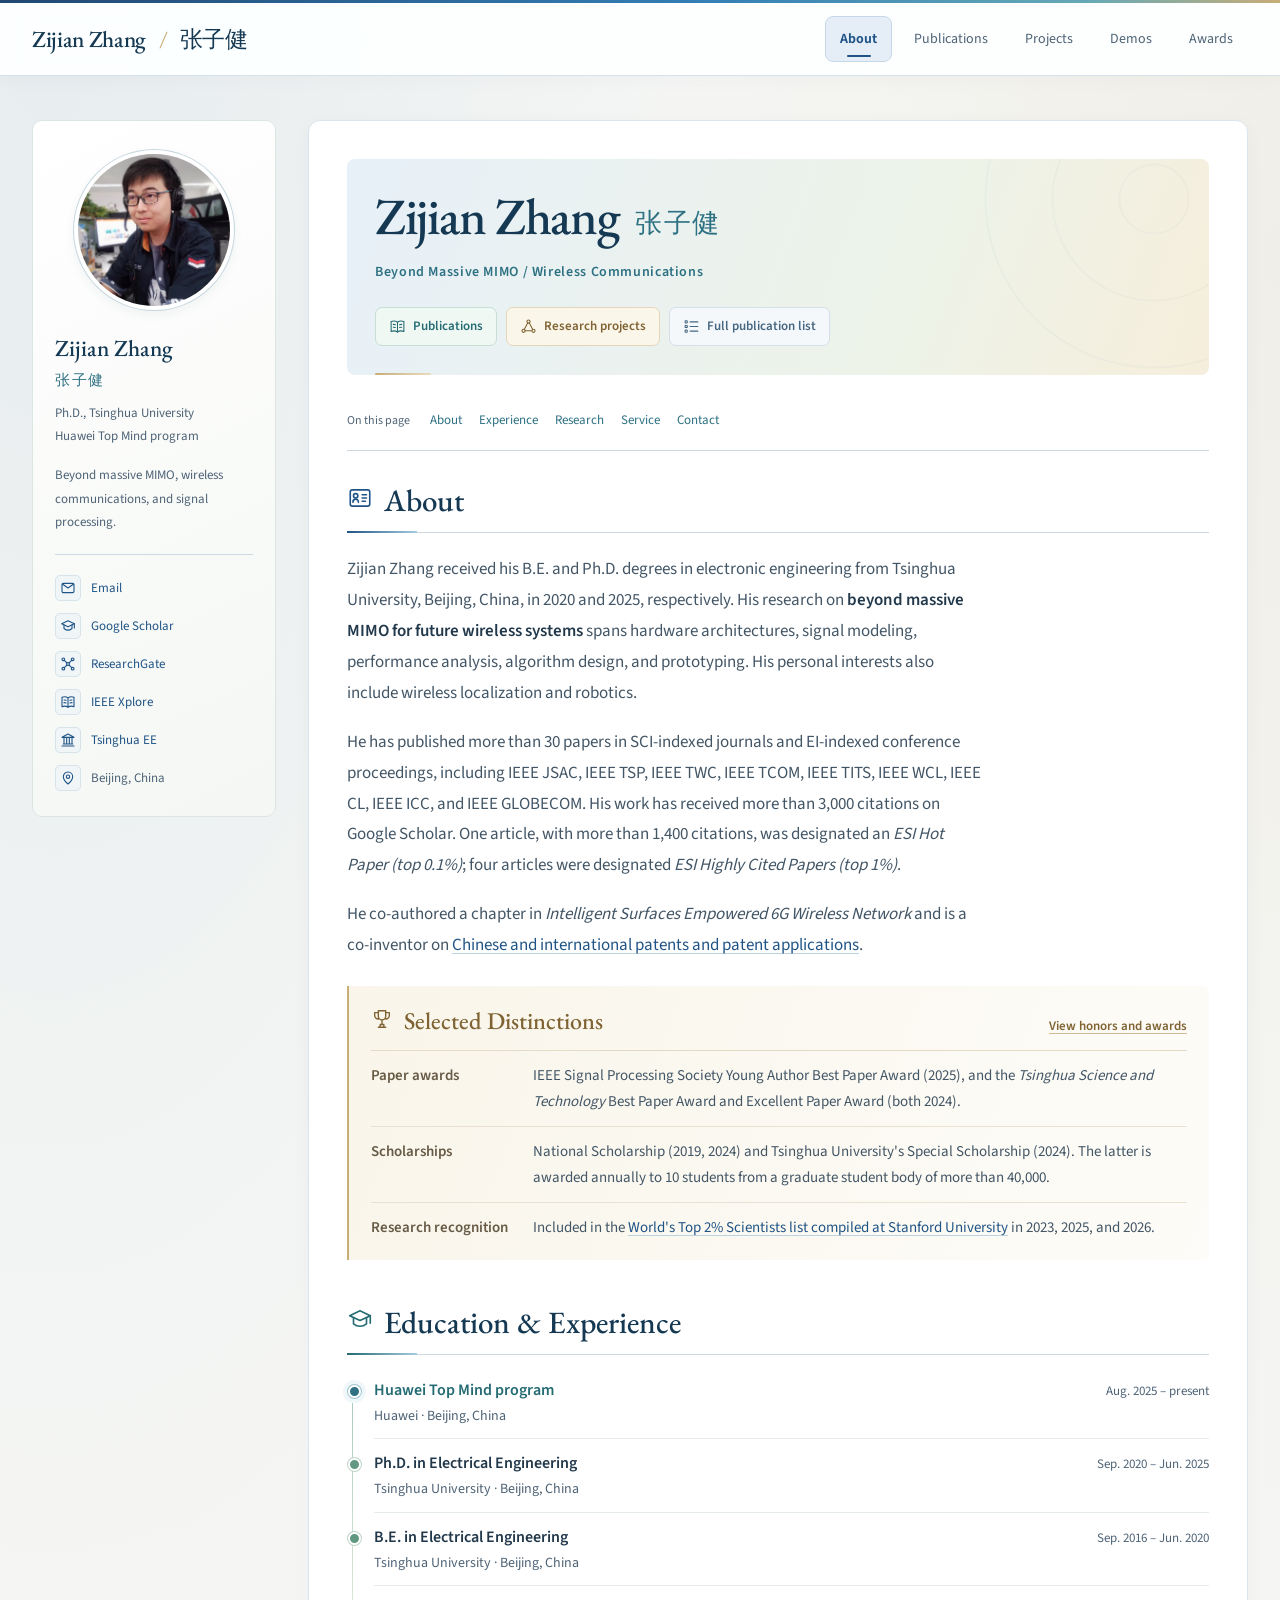
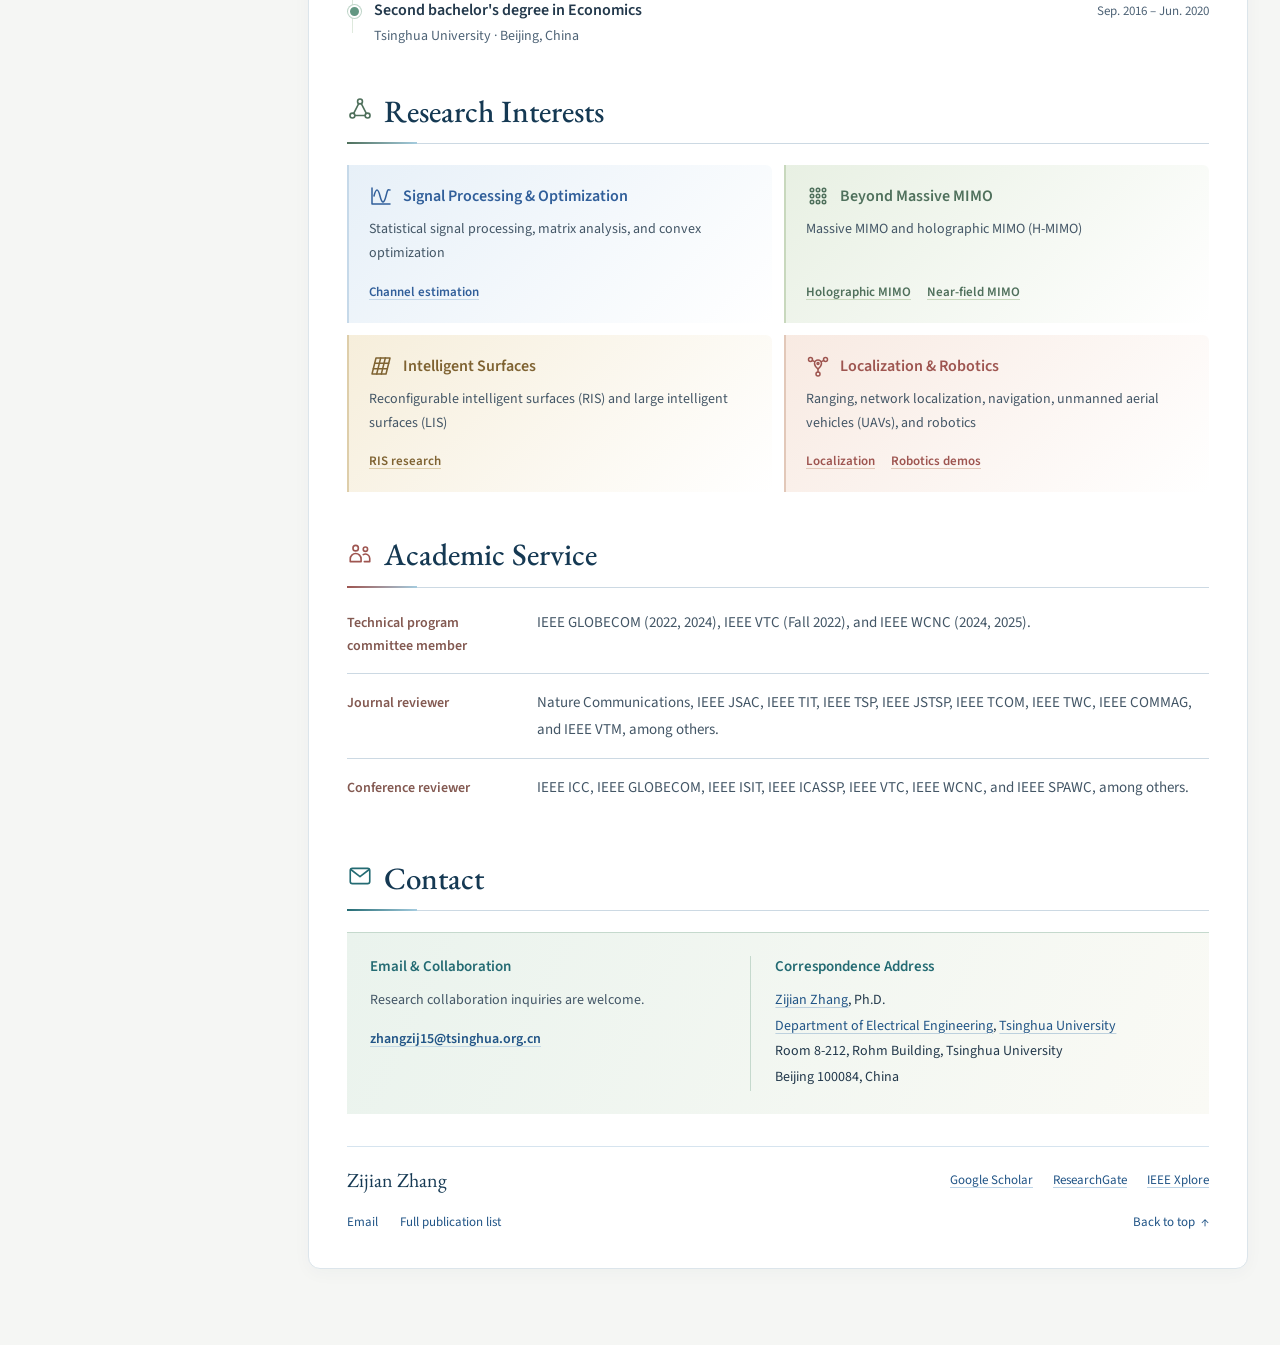
==== commit 3130de65: "Use uppercase IEEE journal abbreviations in reviewer list" ====
--- a/index.html
+++ b/index.html
@@ -64,7 +64,7 @@
 <ul class="service-list">
 <li><p><span class="service-label">Technical program committee member</span><span>IEEE GLOBECOM (2022, 2024), IEEE VTC (Fall 2022), and IEEE WCNC (2024, 2025).</span></p>
 </li>
-<li><p><span class="service-label">Journal reviewer</span><span>Nature Communications, IEEE JSAC, IEEE TIT, IEEE TSP, IEEE JSTSP, IEEE TCOM, IEEE TWC, IEEE Communications Magazine, and IEEE Vehicular Technology Magazine, among others.</span></p>
+<li><p><span class="service-label">Journal reviewer</span><span>Nature Communications, IEEE JSAC, IEEE TIT, IEEE TSP, IEEE JSTSP, IEEE TCOM, IEEE TWC, IEEE COMMAG, and IEEE VTM, among others.</span></p>
 </li>
 <li><p><span class="service-label">Conference reviewer</span><span>IEEE ICC, IEEE GLOBECOM, IEEE ISIT, IEEE ICASSP, IEEE VTC, IEEE WCNC, and IEEE SPAWC, among others.</span></p>
 </li>
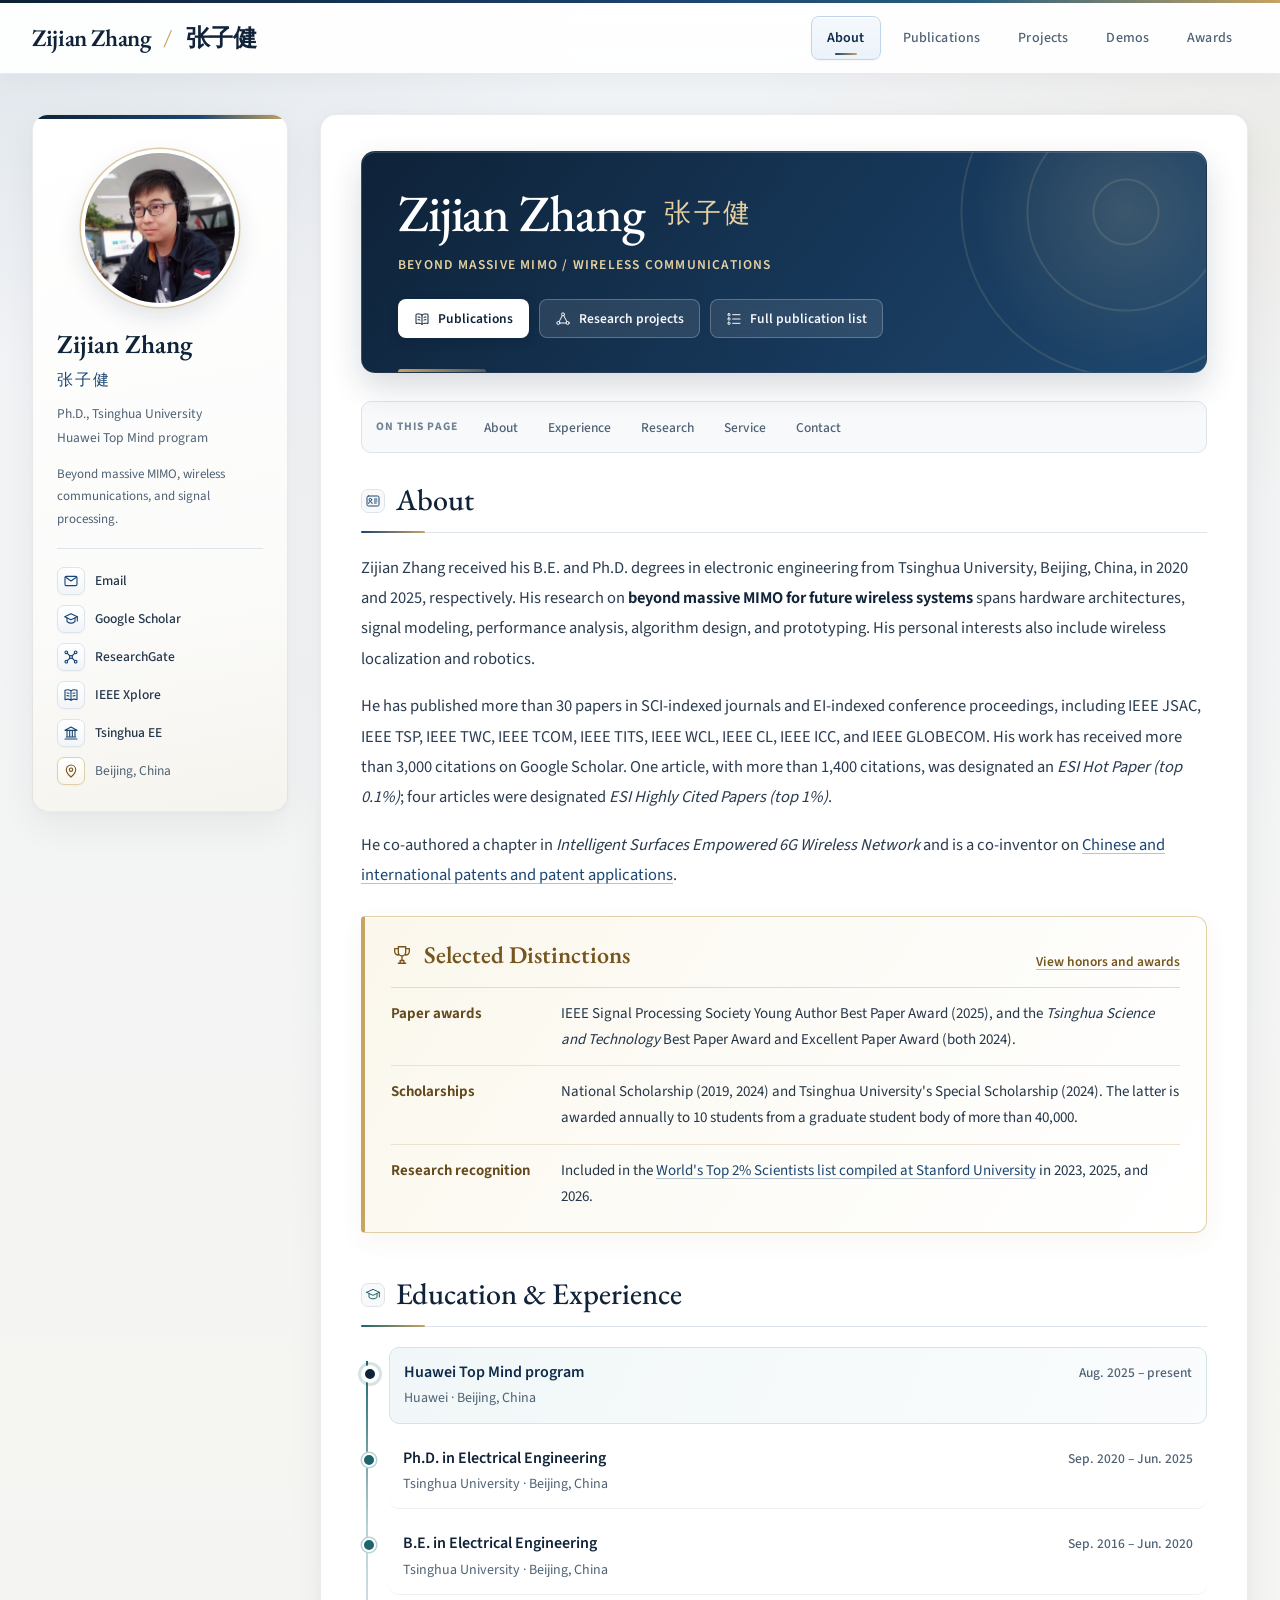
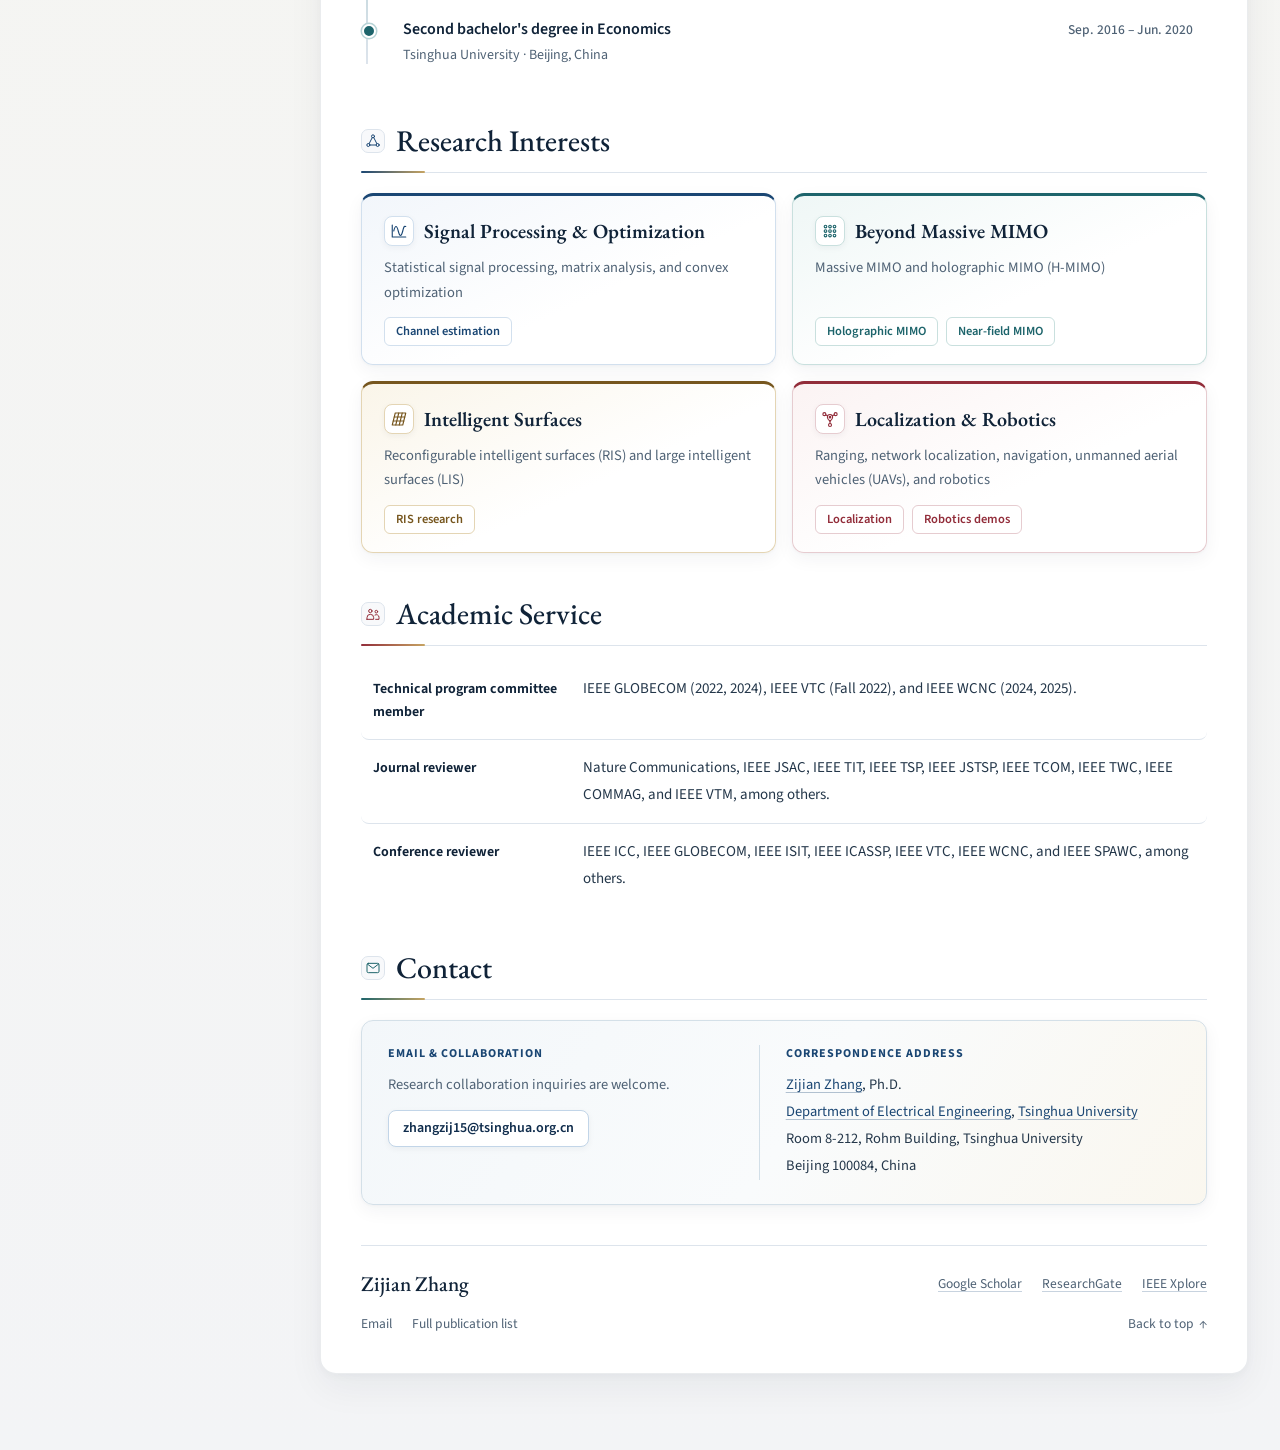
==== commit 0e3f5f24: "Elevate academic homepage visual design and citation UX" ====
--- a/index.html
+++ b/index.html
@@ -4,7 +4,7 @@
 <meta charset="utf-8">
 <meta name="viewport" content="width=device-width, initial-scale=1">
 <meta name="description" content="Zijian Zhang's academic profile and research in beyond massive MIMO, wireless communications, signal processing, localization, and robotics.">
-<link rel="stylesheet" href="acad-homepage.css?v=20261101-homepage-icons">
+<link rel="stylesheet" href="acad-homepage.css?v=20261124-prestige">
 <link rel="shortcut icon" type="image/x-icon" href="Tsinghua.ico">
 <title>Zijian Zhang（张子健）</title>
 </head>
--- a/acad-homepage.css
+++ b/acad-homepage.css
@@ -14,739 +14,1804 @@
   src: url("assets/fonts/source-sans-3-latin.woff2") format("woff2");
 }
 
-/* Blue branding, a neutral paper background and restrained botanical/warm accents. */
+/* Flagship academic palette: deep Oxford navy, brushed champagne gold, luminous pearl surfaces, and crisp ink. */
 :root {
-  --ink: #22384b;
-  --muted: #4e6376;
-  --primary: #205486;
-  --primary-dark: #153953;
-  --secondary: #2e7183;
-  --accent: #84abc8;
-  --blue: #315f9a;
-  --teal: #246b73;
-  --sage: #4f705c;
-  --coral: #9e5550;
-  --champagne: #c8ad77;
-  --gold-ink: #7f6332;
-  --spectrum: linear-gradient(100deg, #214873 0%, #347fb6 55%, #66a9b6 85%, var(--champagne) 100%);
-  --line: #ccd9e3;
-  --soft: #eaf1f6;
-  --paper: #f5f6f4;
-  --heading-font: "EB Garamond", Georgia, "Times New Roman", "Noto Serif SC", serif;
-  --body-font: "Source Sans 3", -apple-system, BlinkMacSystemFont, "Segoe UI", Roboto, Helvetica, Arial, "Microsoft YaHei", sans-serif;
-  --panel-shadow: 0 4px 18px rgba(28, 61, 93, .035);
+  --ink-strong: #102338;
+  --ink: #24374a;
+  --muted: #4f6275;
+  --faint: #708294;
+  --navy-deep: #0e2238;
+  --navy-mid: #173759;
+  --navy-bright: #214c78;
+  --primary: #1a4673;
+  --primary-dark: #0f2c4c;
+  --primary-soft: #eef4fa;
+  --primary-line: #c2d5e8;
+  --teal: #1d646b;
+  --teal-soft: #ecf7f6;
+  --teal-line: #bedbd8;
+  --sage: #3f6653;
+  --sage-soft: #eef5f0;
+  --sage-line: #c4d9cc;
+  --claret: #922d3a;
+  --claret-soft: #fdf3f4;
+  --claret-line: #e5c2c7;
+  --gold: #c6a463;
+  --gold-light: #e7d1a1;
+  --gold-ink: #76561e;
+  --gold-soft: #faf5e7;
+  --gold-line: #dfd0a8;
+  --granted: #1b5e4c;
+  --granted-soft: #edf7f3;
+  --granted-line: #bddcd1;
+  --surface: #ffffff;
+  --canvas: #f2f4f7;
+  --pearl: #f8f9fb;
+  --parchment: #faf8f3;
+  --line: #dde4ec;
+  --line-strong: #c8d3df;
+  --heading-font: "EB Garamond", Georgia, "Times New Roman", "Noto Serif SC", "Songti SC", serif;
+  --body-font: "Source Sans 3", -apple-system, BlinkMacSystemFont, "Segoe UI", Roboto, Helvetica, Arial, "PingFang SC", "Microsoft YaHei", sans-serif;
+  --serif-zh: "Noto Serif SC", "Source Han Serif SC", "Songti SC", "STSong", "SimSun", serif;
+  --shadow-card: 0 14px 36px rgba(14, 34, 56, .055), 0 2px 8px rgba(14, 34, 56, .03);
+  --shadow-soft: 0 6px 18px rgba(14, 34, 56, .05), 0 1px 3px rgba(14, 34, 56, .03);
+  --shadow-lift: 0 12px 28px rgba(14, 34, 56, .09), 0 2px 6px rgba(14, 34, 56, .04);
 }
 
 * { box-sizing: border-box; }
-html { scroll-behavior: smooth; scroll-padding-top: 100px; }
+html { scroll-behavior: smooth; scroll-padding-top: 94px; }
 body {
   margin: 0;
+  min-height: 100vh;
   color: var(--ink);
-  background: radial-gradient(ellipse at 4% 0, rgba(57, 116, 176, .075), transparent 42rem), radial-gradient(ellipse at 100% 16rem, rgba(188, 159, 105, .085), transparent 38rem), var(--paper);
+  background:
+    radial-gradient(ellipse 60rem 36rem at 0% 0%, rgba(26, 70, 115, .075), transparent 62%),
+    radial-gradient(ellipse 52rem 34rem at 100% 10rem, rgba(198, 164, 99, .095), transparent 64%),
+    linear-gradient(180deg, #eff2f6 0%, #f5f5f2 45%, #f3f4f6 100%);
   font-family: var(--body-font);
-  font-size: 17px;
-  line-height: 1.75;
+  font-size: 16.5px;
+  line-height: 1.76;
   -webkit-font-smoothing: antialiased;
-}
-a { color: var(--primary); text-decoration: none; text-underline-offset: 3px; transition: color .18s ease, border-color .18s ease, background-color .18s ease, box-shadow .18s ease; }
+  text-rendering: optimizeLegibility;
+}
+a {
+  color: var(--primary);
+  text-decoration: none;
+  text-underline-offset: 3px;
+  text-decoration-thickness: 1px;
+  transition: color .18s ease, border-color .18s ease, background-color .18s ease, box-shadow .18s ease, transform .18s ease;
+}
 a:hover { color: var(--primary-dark); text-decoration: underline; }
-a:focus-visible { outline: 2px solid var(--primary); outline-offset: 4px; border-radius: 2px; }
+a:focus-visible, button:focus-visible { outline: 2px solid var(--primary); outline-offset: 3px; border-radius: 3px; }
 img { max-width: 100%; height: auto; }
-.decorative-emoji { display: inline-block; flex-shrink: 0; font-family: "Apple Color Emoji", "Segoe UI Emoji", "Noto Color Emoji", sans-serif; font-size: 1em; font-style: normal; font-weight: 400; line-height: 1; letter-spacing: normal; }
-#layout-content h1 > .decorative-emoji { margin-right: .32em; font-size: .65em; vertical-align: .02em; }
-#layout-content h2 > .decorative-emoji { margin-right: .4em; font-size: .7em; vertical-align: .02em; }
-.section-nav .decorative-emoji { margin-right: 6px; }
-.citation-toggle > .decorative-emoji { font-size: 14px; }
-::selection { color: var(--primary-dark); background: #dceefa; }
-.skip-link { position: fixed; z-index: 30; top: -80px; left: 16px; padding: 8px 16px; color: #fff; background: var(--primary); }
-.skip-link:focus { top: 8px; color: #fff; }
-
-.site-masthead { position: sticky; z-index: 20; top: 0; border-top: 3px solid var(--secondary); border-bottom: 1px solid rgba(40, 95, 156, .18); background: rgba(253, 255, 255, .95); box-shadow: 0 3px 18px rgba(32, 72, 109, .03); backdrop-filter: blur(14px); }
-.site-masthead::before { position: absolute; top: -3px; left: 0; width: 100%; height: 3px; background: var(--spectrum); content: ""; }
-.site-masthead__inner { display: flex; align-items: center; justify-content: space-between; gap: 24px; width: min(1320px, calc(100% - 64px)); min-height: 72px; margin: 0 auto; }
-.site-brand { color: var(--primary-dark); font-family: var(--heading-font); font-size: 23px; font-weight: 500; letter-spacing: -.015em; white-space: nowrap; }
-.site-brand span { padding: 0 8px; color: var(--champagne); font-weight: 400; }
-.site-nav { display: flex; align-items: center; gap: 7px; }
-.site-nav a { --nav-ink: var(--primary); --nav-wash: #e5eef7; --nav-line: #c6d8e8; position: relative; margin: 8px 0; padding: 10px 14px; border: 1px solid transparent; border-radius: 8px; color: var(--muted); font-size: 14px; white-space: nowrap; }
-.site-nav a[href="publications.html"] { --nav-ink: var(--teal); --nav-wash: #e5f1eb; --nav-line: #bfd8cb; }
-.site-nav a[href="projects.html"] { --nav-ink: var(--sage); --nav-wash: #eaf1e3; --nav-line: #c9d9bd; }
-.site-nav a[href="demos.html"] { --nav-ink: var(--coral); --nav-wash: #f8ece5; --nav-line: #e3cabc; }
-.site-nav a[href="awards.html"] { --nav-ink: var(--gold-ink); --nav-wash: #f6efd9; --nav-line: #ddcfad; }
-.site-nav a:hover, .site-nav a.current { color: var(--nav-ink); text-decoration: none; }
-.site-nav a:hover { background: var(--nav-wash); }
-.site-nav a.current { border-color: var(--nav-line); background: var(--nav-wash); font-weight: 650; }
-.site-nav a.current::after { position: absolute; bottom: 4px; left: calc(50% - 12px); width: 24px; height: 2px; border-radius: 2px; background: var(--nav-ink); content: ""; }
-
-.site-main { display: grid; grid-template-columns: 244px minmax(0, 1fr); gap: 32px; width: min(1320px, calc(100% - 64px)); margin: 0 auto; padding: 44px 0 76px; align-items: start; }
-.site-sidebar { position: sticky; top: 102px; align-self: start; padding: 29px 22px 25px; border: 1px solid #dde5e3; border-radius: 10px; background: linear-gradient(155deg, #fff, #f4f7f3); box-shadow: none; }
-.site-avatar { display: block; width: 160px; height: 160px; margin: 0 auto 24px; border: 4px solid #fff; border-radius: 50%; background: #fff; box-shadow: 0 0 0 1px #c6d7df, 0 4px 12px rgba(34, 75, 109, .06); object-fit: cover; }
-.site-author-name { margin: 0; color: var(--primary-dark); font-family: var(--heading-font); font-size: 27px; font-weight: 600; line-height: 1.25; }
-.site-author-name span { display: inline-block; margin-top: 7px; color: var(--secondary); font-size: 17px; letter-spacing: .1em; }
-.site-author-bio { margin: 10px 0 16px; color: var(--muted); font-size: 13px; line-height: 1.8; }
-.site-profile-intro { margin: 0 0 20px; color: var(--muted); font-size: 13px; line-height: 1.8; }
-.site-profile-links { display: grid; gap: 12px; padding-top: 20px; border-top: 1px solid var(--line); font-size: 13px; }
-.site-profile-links a, .site-profile-links > span { display: flex; align-items: center; gap: 10px; }
-.profile-icon { display: block; flex: 0 0 26px; width: 26px; height: 26px; padding: 4px; border: 1px solid #d7e2e9; border-radius: 5px; background: #f0f5f8; color: var(--primary); }
-.site-profile-links a:hover .profile-icon { border-color: #9cb8ca; background: #e7f0f6; }
+.decorative-emoji { display: none; }
+::selection { color: var(--navy-deep); background: #d8e7f6; }
+
+.skip-link {
+  position: fixed;
+  z-index: 30;
+  top: -80px;
+  left: 16px;
+  padding: 9px 16px;
+  border-radius: 6px;
+  color: #fff;
+  background: var(--navy-deep);
+  font-size: 14px;
+}
+.skip-link:focus { top: 10px; color: #fff; text-decoration: none; }
+
+/* Masthead: frosted translucent header with deep-navy-to-champagne metallic trim */
+.site-masthead {
+  position: sticky;
+  z-index: 20;
+  top: 0;
+  border-top: 3px solid var(--navy-deep);
+  border-bottom: 1px solid rgba(16, 35, 56, .09);
+  background: rgba(255, 255, 255, .93);
+  box-shadow: 0 4px 20px rgba(14, 34, 56, .04);
+  backdrop-filter: blur(14px);
+}
+.site-masthead::before {
+  position: absolute;
+  top: -3px;
+  left: 0;
+  width: 100%;
+  height: 3px;
+  background: linear-gradient(90deg, #0d2035 0%, #1c446e 52%, #295e7d 76%, #c6a463 100%);
+  content: "";
+}
+.site-masthead__inner {
+  display: flex;
+  align-items: center;
+  justify-content: space-between;
+  gap: 24px;
+  width: min(1300px, calc(100% - 64px));
+  min-height: 70px;
+  margin: 0 auto;
+}
+.site-brand {
+  color: var(--ink-strong);
+  font-family: var(--heading-font);
+  font-size: 24px;
+  font-weight: 600;
+  letter-spacing: -.015em;
+  white-space: nowrap;
+}
+.site-brand:hover { color: var(--primary); text-decoration: none; }
+.site-brand span { padding: 0 8px; color: var(--gold); font-weight: 400; }
+
+.site-nav { display: flex; align-items: center; gap: 6px; }
+.site-nav a {
+  position: relative;
+  margin: 8px 0;
+  padding: 9px 15px;
+  border: 1px solid transparent;
+  border-radius: 8px;
+  color: var(--muted);
+  font-size: 14px;
+  font-weight: 500;
+  letter-spacing: .01em;
+  white-space: nowrap;
+}
+.site-nav a:hover {
+  color: var(--ink-strong);
+  background: rgba(26, 70, 115, .06);
+  text-decoration: none;
+}
+.site-nav a.current {
+  border-color: var(--primary-line);
+  background: linear-gradient(180deg, #f5f9fd 0%, #ebf2fa 100%);
+  color: var(--primary-dark);
+  font-weight: 600;
+  box-shadow: inset 0 1px 0 rgba(255, 255, 255, .9), 0 1px 3px rgba(14, 34, 56, .04);
+}
+.site-nav a.current::after {
+  position: absolute;
+  bottom: 4px;
+  left: calc(50% - 11px);
+  width: 22px;
+  height: 2px;
+  border-radius: 2px;
+  background: linear-gradient(90deg, var(--primary), var(--gold));
+  content: "";
+}
+
+/* Elevated two-column layout: sculpted profile sidebar + luminous reading sheet */
+.site-main {
+  display: grid;
+  grid-template-columns: 256px minmax(0, 1fr);
+  gap: 32px;
+  width: min(1300px, calc(100% - 64px));
+  margin: 0 auto;
+  padding: 40px 0 76px;
+  align-items: start;
+}
+
+/* Sculpted Profile Sidebar */
+.site-sidebar {
+  position: sticky;
+  top: 98px;
+  align-self: start;
+  overflow: hidden;
+  padding: 30px 24px 26px;
+  border: 1px solid rgba(16, 35, 56, .09);
+  border-radius: 16px;
+  background: linear-gradient(170deg, #ffffff 0%, #fbfbfa 68%, #f6f4ee 100%);
+  box-shadow: inset 0 1px 0 rgba(255, 255, 255, .95), var(--shadow-card);
+}
+.site-sidebar::before {
+  position: absolute;
+  top: 0;
+  right: 0;
+  left: 0;
+  height: 4px;
+  background: linear-gradient(90deg, var(--navy-deep) 0%, var(--primary) 65%, var(--gold) 100%);
+  content: "";
+}
+.site-avatar {
+  display: block;
+  width: 158px;
+  height: 158px;
+  margin: 4px auto 22px;
+  border: 4px solid #fff;
+  border-radius: 50%;
+  background: var(--pearl);
+  box-shadow: 0 0 0 1.5px rgba(198, 164, 99, .55), 0 10px 24px rgba(14, 34, 56, .12);
+  object-fit: cover;
+  object-position: 50% 24%;
+}
+.site-author-name {
+  margin: 0;
+  color: var(--ink-strong);
+  font-family: var(--heading-font);
+  font-size: 26px;
+  font-weight: 600;
+  line-height: 1.22;
+}
+.site-author-name span {
+  display: inline-block;
+  margin-top: 6px;
+  color: var(--primary);
+  font-family: var(--serif-zh);
+  font-size: 16px;
+  letter-spacing: .12em;
+}
+.site-author-bio {
+  margin: 10px 0 14px;
+  color: var(--muted);
+  font-size: 13.5px;
+  line-height: 1.72;
+}
+.site-profile-intro {
+  margin: 0 0 18px;
+  color: var(--muted);
+  font-size: 13px;
+  line-height: 1.72;
+}
+.site-profile-links {
+  display: grid;
+  gap: 10px;
+  padding-top: 18px;
+  border-top: 1px solid var(--line);
+  font-size: 13.5px;
+}
+.site-profile-links a, .site-profile-links > span {
+  display: flex;
+  align-items: center;
+  gap: 10px;
+  min-width: 0;
+  line-height: 1.45;
+}
+.site-profile-links a { color: var(--ink); font-weight: 500; }
+.site-profile-links a:hover { color: var(--primary); text-decoration: none; }
+.profile-icon {
+  display: block;
+  flex: 0 0 28px;
+  width: 28px;
+  height: 28px;
+  padding: 5px;
+  border: 1px solid var(--line);
+  border-radius: 7px;
+  background: linear-gradient(180deg, #ffffff 0%, #f1f5f9 100%);
+  color: var(--primary);
+  box-shadow: 0 1px 2px rgba(14, 34, 56, .04);
+  transition: border-color .18s ease, background-color .18s ease, color .18s ease, transform .18s ease;
+}
+.site-profile-links a:hover .profile-icon {
+  border-color: var(--primary-line);
+  background: var(--primary-soft);
+  color: var(--navy-deep);
+  transform: translateY(-1px);
+}
 .site-profile-links > span { color: var(--muted); }
-
-.site-content { min-width: 0; padding: 38px 38px 28px; border: 1px solid #dce5eb; border-radius: 12px; background: #fff; box-shadow: var(--panel-shadow); }
+.site-profile-links > span .profile-icon { color: var(--gold-ink); background: linear-gradient(180deg, #ffffff 0%, #faf6ec 100%); border-color: var(--gold-line); }
+
+/* Main Luminous Reading Sheet */
+.site-content {
+  min-width: 0;
+  padding: 36px 40px 32px;
+  border: 1px solid rgba(16, 35, 56, .085);
+  border-radius: 16px;
+  background: var(--surface);
+  box-shadow: inset 0 1px 0 rgba(255, 255, 255, .9), var(--shadow-card);
+}
 #main-content:focus { outline: none; }
 #layout-content { padding: 0; overflow-wrap: anywhere; }
-#layout-content > #toptitle { position: relative; isolation: isolate; overflow: hidden; margin: 0 0 30px; padding: 30px 32px 33px; border: 1px solid #cbd9de; border-radius: 13px; background: linear-gradient(110deg, #e7f0f8, #edf3e8 65%, #f6eedc); }
-#layout-content > #toptitle::before { position: absolute; z-index: -1; top: -140px; right: -125px; width: 360px; height: 360px; border-radius: 50%; background: repeating-radial-gradient(circle, transparent 0 33px, rgba(68, 130, 168, .095) 34px 35px, transparent 36px 67px); content: ""; pointer-events: none; }
-.publications-page #layout-content > #toptitle { border-color: #d5e5dd; background: linear-gradient(110deg, #f4f8f7, #eef7f3 75%, #f8f7ef); }
-.projects-page #layout-content > #toptitle { border-color: #dce5d5; background: linear-gradient(110deg, #f5f8f2, #f0f5ec 75%, #f7f8f3); }
-.demos-page #layout-content > #toptitle { border-color: #ebded6; background: linear-gradient(110deg, #faf6f2, #fcf1eb 75%, #fcf8f3); }
-.awards-page #layout-content > #toptitle { border-color: #e8dfc9; background: linear-gradient(110deg, #faf8f0, #fbf5e8 75%, #fcfaf3); }
-#layout-content > #toptitle::after { position: absolute; bottom: 0; left: 32px; width: 82px; height: 3px; border-radius: 2px; background: linear-gradient(90deg, var(--champagne), #eadbc1); content: ""; }
-#layout-content > #toptitle h1 { margin: 0; padding: 0; border: 0; }
-#layout-content h1 { margin: 0 0 15px; color: var(--primary-dark); font-family: var(--heading-font); font-size: clamp(39px, 3.5vw, 50px); font-weight: 500; line-height: 1.18; letter-spacing: -.025em; }
-#layout-content .home-profile h1 { font-size: clamp(44px, 4vw, 59px); }
-#layout-content h1 [lang="zh"] { display: inline-block; margin-left: .25em; color: var(--secondary); font-family: "Noto Serif SC", "Songti SC", "STSong", "Microsoft YaHei", serif; font-size: .58em; font-weight: 400; letter-spacing: .08em; }
-#layout-content h2 { position: relative; margin: 42px 0 21px; padding: 0 0 12px; border-bottom: 1px solid var(--line); color: var(--primary-dark); font-family: var(--heading-font); font-size: 31px; font-weight: 500; line-height: 1.3; scroll-margin-top: 0; }
-#layout-content h2::after { position: absolute; bottom: -1px; left: 0; width: 70px; height: 2px; background: linear-gradient(90deg, var(--section-accent, var(--primary)), #a5ccdf); content: ""; }
-#layout-content h3 { color: var(--ink); font-weight: 600; }
-#layout-content p { margin: 0 0 16px; color: #435666; }
-#layout-content ul, #layout-content ol { margin: 0 0 20px; padding-left: 21px; color: #435666; }
+
+/* Signature Architectural Hero Banner (#toptitle) — Deep Oxford Navy & Brushed Champagne Gold */
+#layout-content > #toptitle {
+  position: relative;
+  isolation: isolate;
+  overflow: hidden;
+  margin: 0 0 28px;
+  padding: 32px 36px 34px;
+  border: 1px solid rgba(255, 255, 255, .08);
+  border-radius: 14px;
+  background: linear-gradient(128deg, #0e2238 0%, #163657 54%, #1e476e 100%);
+  box-shadow: 0 14px 32px rgba(14, 34, 56, .16), inset 0 1px 0 rgba(255, 255, 255, .14);
+  color: #ffffff;
+}
+/* Subtle wireless wavefront arcs & ambient champagne sheen */
+#layout-content > #toptitle::before {
+  position: absolute;
+  z-index: -1;
+  top: -135px;
+  right: -115px;
+  width: 390px;
+  height: 390px;
+  border-radius: 50%;
+  background:
+    radial-gradient(circle, rgba(231, 209, 161, .16) 0%, transparent 56%),
+    repeating-radial-gradient(circle, transparent 0 31px, rgba(231, 209, 161, .13) 32px 33px, transparent 34px 66px);
+  content: "";
+  pointer-events: none;
+}
+#layout-content > #toptitle::after {
+  position: absolute;
+  bottom: 0;
+  left: 36px;
+  width: 88px;
+  height: 3px;
+  border-radius: 3px 3px 0 0;
+  background: linear-gradient(90deg, var(--gold), rgba(231, 209, 161, .28));
+  content: "";
+}
+
+/* Bespoke deep-navy tonal nuances across subpages while staying 100% cohesive */
+.publications-page #layout-content > #toptitle {
+  background: linear-gradient(128deg, #0e243a 0%, #153c59 56%, #1b506b 100%);
+}
+.projects-page #layout-content > #toptitle {
+  background: linear-gradient(128deg, #0f2636 0%, #17404f 56%, #20525e 100%);
+}
+.demos-page #layout-content > #toptitle {
+  background: linear-gradient(128deg, #162339 0%, #233753 56%, #314866 100%);
+}
+.awards-page #layout-content > #toptitle {
+  background: linear-gradient(128deg, #13233b 0%, #1e3554 54%, #2e4562 100%);
+}
+
+#layout-content > #toptitle h1 {
+  display: flex;
+  flex-wrap: wrap;
+  align-items: center;
+  gap: 13px;
+  margin: 0;
+  padding: 0;
+  border: 0;
+  color: #ffffff;
+}
+.page-hero-icon {
+  display: block;
+  flex: 0 0 30px;
+  width: 30px;
+  height: 30px;
+  padding: 5px;
+  border: 1px solid rgba(231, 209, 161, .32);
+  border-radius: 8px;
+  background: rgba(255, 255, 255, .07);
+  color: var(--gold-light);
+}
+#layout-content h1 {
+  margin: 0 0 14px;
+  color: var(--ink-strong);
+  font-family: var(--heading-font);
+  font-size: clamp(36px, 3.4vw, 46px);
+  font-weight: 500;
+  line-height: 1.15;
+  letter-spacing: -.02em;
+}
+#layout-content .home-profile h1 {
+  display: block;
+  font-size: clamp(42px, 4vw, 54px);
+  letter-spacing: -.022em;
+}
+#layout-content h1 [lang="zh"] {
+  display: inline-block;
+  margin-left: .28em;
+  color: var(--gold-light);
+  font-family: var(--serif-zh);
+  font-size: .52em;
+  font-weight: 400;
+  letter-spacing: .1em;
+  vertical-align: .06em;
+}
+#layout-content > #toptitle .page-intro {
+  max-width: none;
+  margin: 12px 0 0;
+  color: rgba(236, 243, 250, .88);
+  font-size: 15.5px;
+  line-height: 1.68;
+  text-wrap: pretty;
+}
+#layout-content .home-subtitle {
+  margin: 10px 0 0;
+  color: var(--gold-light);
+  font-size: 13.5px;
+  font-weight: 600;
+  letter-spacing: .09em;
+  text-transform: uppercase;
+}
+
+/* Hero Action Buttons: ivory highlight primary + frosted glass secondary */
+.home-quick-links,
+#layout-content > #toptitle .page-header-tools {
+  display: flex;
+  flex-wrap: wrap;
+  align-items: center;
+  gap: 10px;
+  margin: 22px 0 0;
+}
+.home-quick-links a,
+#layout-content > #toptitle .publication-list-entry > a {
+  display: inline-flex;
+  align-items: center;
+  gap: 8px;
+  min-height: 38px;
+  padding: 7px 15px;
+  border: 1px solid rgba(255, 255, 255, .24);
+  border-radius: 8px;
+  background: rgba(255, 255, 255, .1);
+  color: #f4f8fc;
+  font-size: 13.5px;
+  font-weight: 600;
+  backdrop-filter: blur(6px);
+}
+.home-quick-links a:first-child,
+#layout-content > #toptitle .publication-list-entry > a:first-child {
+  border-color: rgba(255, 255, 255, .9);
+  background: #ffffff;
+  color: var(--navy-deep);
+  box-shadow: 0 4px 12px rgba(7, 18, 32, .18);
+}
+.home-quick-links a:hover,
+#layout-content > #toptitle .publication-list-entry > a:hover {
+  border-color: var(--gold-light);
+  background: rgba(255, 255, 255, .18);
+  color: #ffffff;
+  text-decoration: none;
+  transform: translateY(-1px);
+}
+.home-quick-links a:first-child:hover,
+#layout-content > #toptitle .publication-list-entry > a:first-child:hover {
+  border-color: var(--gold-light);
+  background: #faf6eb;
+  color: var(--navy-deep);
+}
+.home-quick-links a:focus-visible,
+#layout-content > #toptitle a:focus-visible { outline-color: var(--gold-light); }
+
+/* Headings & Base Prose */
+#layout-content h2 {
+  position: relative;
+  margin: 42px 0 20px;
+  padding: 0 0 12px;
+  border-bottom: 1px solid var(--line);
+  color: var(--ink-strong);
+  font-family: var(--heading-font);
+  font-size: 30px;
+  font-weight: 500;
+  line-height: 1.28;
+  scroll-margin-top: 0;
+}
+#layout-content h2::after {
+  position: absolute;
+  bottom: -1px;
+  left: 0;
+  width: 64px;
+  height: 2px;
+  border-radius: 2px;
+  background: linear-gradient(90deg, var(--section-accent, var(--primary)) 0%, var(--gold) 100%);
+  content: "";
+}
+#layout-content h3 { color: var(--ink-strong); font-weight: 600; }
+#layout-content p { margin: 0 0 16px; color: var(--ink); }
+#layout-content ul, #layout-content ol { margin: 0 0 20px; padding-left: 21px; color: var(--ink); }
 #layout-content li { margin: 9px 0; padding-left: 3px; }
-#layout-content li::marker { color: var(--accent); }
+#layout-content li::marker { color: var(--gold); }
 #layout-content li p { margin: 0; }
-#layout-content .page-intro { max-width: 760px; margin: 0 0 27px; color: var(--muted); font-size: 15px; }
-#layout-content .home-subtitle { margin: 14px 0 0; color: var(--secondary); font-size: 14px; font-weight: 600; letter-spacing: .045em; }
-.home-quick-links { display: flex; flex-wrap: wrap; gap: 9px; margin-top: 22px; }
-.home-quick-links a { display: inline-flex; align-items: center; gap: 7px; padding: 7px 13px; border: 1px solid #c9ddea; border-radius: 7px; background: rgba(255, 255, 255, .7); font-size: 13px; font-weight: 600; }
-.home-quick-links a[href="publications.html"] { border-color: #c6dfd4; background: #f0f8f3; color: var(--teal); }
-.home-quick-links a[href="projects.html"] { border-color: #e5d6b9; background: #fbf6ea; color: var(--gold-ink); }
-.home-quick-links a[href="publication-list.html"] { border-color: #d3dfe9; background: #f5f8fb; color: #466781; }
-.home-quick-links a:hover { border-color: currentColor; background: #fff; text-decoration: none; }
+
+/* Homepage Section Icons, Anchor Bar & Biography */
+.home-icon { display: block; flex: 0 0 24px; width: 24px; height: 24px; }
+.home-page #layout-content .home-section-heading { display: flex; align-items: center; gap: 11px; }
+.home-section-heading > .home-icon {
+  padding: 3px;
+  border: 1px solid var(--line);
+  border-radius: 7px;
+  background: var(--pearl);
+  color: var(--section-accent, var(--primary));
+}
+.home-section-heading > span { min-width: 0; }
+.home-section-heading > .home-icon--minor {
+  flex-basis: 22px;
+  width: 22px;
+  height: 22px;
+  padding: 0;
+  border: 0;
+  background: transparent;
+  color: var(--gold-ink);
+}
+.home-icon--link { flex-basis: 16px; width: 16px; height: 16px; }
 #education-heading { --section-accent: var(--teal); }
-#research-interests-heading { --section-accent: var(--sage); }
-#academic-service-heading { --section-accent: var(--coral); }
+#research-interests-heading { --section-accent: var(--primary); }
+#academic-service-heading { --section-accent: var(--claret); }
 #contact-heading { --section-accent: var(--teal); }
-#layout-content .education-timeline { position: relative; margin: 4px 0 28px; padding: 0 0 0 27px; list-style: none; }
-#layout-content .education-timeline::before { position: absolute; top: 12px; bottom: 16px; left: 5px; width: 1px; background: linear-gradient(#a9caba, #e0eade); content: ""; }
-#layout-content .education-timeline > li { position: relative; margin: 0; padding: 0 0 21px 0; }
-#layout-content .education-timeline > li:last-child { padding-bottom: 0; }
-#layout-content .education-timeline > li::before { position: absolute; top: 9px; left: -26px; width: 9px; height: 9px; border: 2px solid #fff; border-radius: 50%; background: #629782; box-shadow: 0 0 0 1px #bfd5c9; content: ""; }
-#layout-content .education-timeline > li.timeline-current::before { background: var(--secondary); box-shadow: 0 0 0 1px #9fc5cf, 0 0 0 5px #f0f7fa; }
-.timeline-title { color: var(--ink); font-size: 15px; font-weight: 600; }
-.timeline-period { display: block; margin-top: 3px; color: var(--muted); font-size: 13px; font-variant-numeric: tabular-nums; }
-#layout-content .research-interest-grid { display: grid; grid-template-columns: repeat(2, minmax(0, 1fr)); gap: 12px; padding: 0; list-style: none; }
-#layout-content .research-interest-grid > li { --interest-wash: #e7f0f8; --interest-line: #c6d9e9; --interest-ink: var(--blue); position: relative; margin: 0; padding: 15px 17px 15px 28px; border: 1px solid var(--interest-line); border-radius: 9px; background: var(--interest-wash); font-size: 15px; line-height: 1.7; }
-#layout-content .research-interest-grid > li:nth-child(2) { --interest-wash: #e8f0e3; --interest-line: #c8d8bd; --interest-ink: var(--sage); }
-#layout-content .research-interest-grid > li:nth-child(3) { --interest-wash: #f6eedb; --interest-line: #deceaa; --interest-ink: var(--gold-ink); }
-#layout-content .research-interest-grid > li:nth-child(4) { --interest-wash: #f8eae2; --interest-line: #e2c8b9; --interest-ink: var(--coral); }
-#layout-content .research-interest-grid > li::before { position: absolute; top: 24px; left: 14px; width: 4px; height: 4px; border-radius: 50%; background: var(--interest-ink); content: ""; }
+
+.home-page-nav {
+  display: flex;
+  flex-wrap: wrap;
+  align-items: center;
+  gap: 6px 10px;
+  margin: 0 0 28px;
+  padding: 10px 14px;
+  border: 1px solid var(--line);
+  border-radius: 10px;
+  background: var(--pearl);
+  font-size: 13.5px;
+}
+.home-page-nav > span {
+  margin-right: 6px;
+  color: var(--faint);
+  font-size: 11.5px;
+  font-weight: 700;
+  letter-spacing: .09em;
+  text-transform: uppercase;
+}
+.home-page-nav a {
+  display: inline-flex;
+  align-items: center;
+  min-height: 30px;
+  padding: 2px 10px;
+  border-radius: 6px;
+  color: var(--muted);
+  font-weight: 500;
+}
+.home-page-nav a:hover {
+  background: #ffffff;
+  color: var(--primary-dark);
+  box-shadow: 0 1px 4px rgba(14, 34, 56, .06);
+  text-decoration: none;
+}
+
+.home-page #layout-content #about-heading { margin-top: 26px; }
+.home-biography { max-width: none; }
+.home-page #layout-content .home-biography p { margin-bottom: 17px; line-height: 1.84; color: #2a3c4f; }
+.home-biography strong { color: var(--ink-strong); font-weight: 650; }
+.home-biography a, .home-distinctions li a, .home-contact-address a {
+  text-decoration: underline;
+  text-decoration-color: rgba(26, 70, 115, .32);
+  text-decoration-thickness: 1px;
+}
+.home-biography a:hover, .home-distinctions li a:hover, .home-contact-address a:hover {
+  text-decoration-color: currentColor;
+}
+
+/* Selected Distinctions: Luminous Champagne-Gold Honors Plaque */
+.home-page #layout-content .home-distinctions {
+  margin-top: 26px;
+  padding: 22px 26px 10px;
+  border: 1px solid var(--gold-line);
+  border-left: 4px solid var(--gold);
+  border-radius: 4px 12px 12px 4px;
+  background: linear-gradient(125deg, #fbf7ec 0%, #fdfcf8 55%, #ffffff 100%);
+  box-shadow: 0 8px 24px rgba(118, 86, 30, .06), inset 0 1px 0 rgba(255, 255, 255, .9);
+}
+.home-section-header {
+  display: flex;
+  flex-wrap: wrap;
+  align-items: baseline;
+  justify-content: space-between;
+  gap: 6px 18px;
+  padding-bottom: 13px;
+  border-bottom: 1px solid #e6dac0;
+}
+.home-page #layout-content .home-distinctions h3 {
+  margin: 0;
+  color: var(--gold-ink);
+  font-family: var(--heading-font);
+  font-size: 24px;
+  font-weight: 600;
+  line-height: 1.3;
+}
+.home-page #layout-content .home-distinctions ul { margin: 0; padding: 0; list-style: none; }
+.home-page #layout-content .home-distinctions li {
+  display: grid;
+  grid-template-columns: 148px minmax(0, 1fr);
+  gap: 6px 22px;
+  margin: 0;
+  padding: 13px 0;
+  font-size: 15px;
+  line-height: 1.72;
+}
+.home-page #layout-content .home-distinctions li + li { border-top: 1px solid #ece3cf; }
+.home-distinctions strong { color: #63491c; font-weight: 650; }
+.home-detail-link {
+  color: var(--gold-ink);
+  font-size: 13.5px;
+  font-weight: 600;
+  text-decoration: underline;
+  text-decoration-color: rgba(118, 86, 30, .4);
+}
+
+/* Education & Experience: Layered Academic Milestone Timeline */
+#layout-content .education-timeline {
+  position: relative;
+  margin: 8px 0 28px;
+  padding: 0 0 0 28px;
+  list-style: none;
+}
+#layout-content .education-timeline::before {
+  position: absolute;
+  top: 14px;
+  bottom: 16px;
+  left: 5px;
+  width: 2px;
+  background: linear-gradient(180deg, var(--teal) 0%, #b9d2d6 55%, var(--line) 100%);
+  content: "";
+}
+#layout-content .education-timeline > li {
+  position: relative;
+  margin: 0 0 10px;
+  padding: 10px 14px 12px;
+  border-radius: 10px;
+  border-bottom: 1px solid #ebf0f4;
+  transition: background-color .16s ease;
+}
+#layout-content .education-timeline > li:hover { background: var(--pearl); }
+#layout-content .education-timeline > li:last-child { margin-bottom: 0; border-bottom: 0; }
+#layout-content .education-timeline > li::before {
+  position: absolute;
+  top: 19px;
+  left: -27px;
+  width: 10px;
+  height: 10px;
+  border: 2px solid #fff;
+  border-radius: 50%;
+  background: var(--teal);
+  box-shadow: 0 0 0 1.5px #b7d3d6;
+  content: "";
+}
+#layout-content .education-timeline > li.timeline-current {
+  background: linear-gradient(110deg, #f1f7f8 0%, #fafcfd 100%);
+  border: 1px solid #d4e4e7;
+}
+#layout-content .education-timeline > li.timeline-current::before {
+  background: var(--navy-deep);
+  box-shadow: 0 0 0 2px #fff, 0 0 0 5px rgba(29, 100, 107, .18);
+}
+.timeline-title { color: var(--ink-strong); font-size: 16px; font-weight: 600; }
+.home-page .timeline-current .timeline-title { color: var(--primary-dark); }
+.home-page .timeline-institution { display: block; color: var(--muted); font-size: 14px; }
+.timeline-period {
+  display: block;
+  margin-top: 2px;
+  color: var(--muted);
+  font-size: 13.5px;
+  font-weight: 500;
+  font-variant-numeric: tabular-nums;
+}
+
+/* Research Interests: Sculpted Gallery Cards with Refined Jewel Accents & Elevation */
+#layout-content .research-interest-grid {
+  display: grid;
+  grid-template-columns: repeat(2, minmax(0, 1fr));
+  gap: 16px;
+  padding: 0;
+  list-style: none;
+}
+#layout-content .research-interest-grid > li {
+  --card-accent: var(--primary);
+  --card-wash: #f2f6fb;
+  --card-line: #d2e0ee;
+  display: flex;
+  flex-direction: column;
+  margin: 0;
+  padding: 20px 22px 18px;
+  border: 1px solid var(--card-line);
+  border-top: 3px solid var(--card-accent);
+  border-radius: 12px;
+  background: linear-gradient(155deg, var(--card-wash) 0%, #ffffff 58%);
+  box-shadow: var(--shadow-soft);
+  font-size: 14.5px;
+  line-height: 1.68;
+  transition: transform .18s ease, box-shadow .18s ease, border-color .18s ease;
+}
+#layout-content .research-interest-grid > li:nth-child(2) {
+  --card-accent: var(--teal);
+  --card-wash: #eff7f6;
+  --card-line: #c9e0de;
+}
+#layout-content .research-interest-grid > li:nth-child(3) {
+  --card-accent: var(--gold-ink);
+  --card-wash: #faf5e9;
+  --card-line: #e4d5b4;
+}
+#layout-content .research-interest-grid > li:nth-child(4) {
+  --card-accent: var(--claret);
+  --card-wash: #fbf3f3;
+  --card-line: #e6ccd0;
+}
+#layout-content .research-interest-grid > li:hover {
+  transform: translateY(-2px);
+  box-shadow: var(--shadow-lift);
+}
+.home-page #layout-content .research-interest-grid h3 {
+  display: flex;
+  align-items: center;
+  gap: 10px;
+  margin: 0 0 10px;
+  color: var(--ink-strong);
+  font-family: var(--heading-font);
+  font-size: 20px;
+  font-weight: 600;
+  line-height: 1.3;
+}
+.research-icon {
+  flex: 0 0 30px;
+  width: 30px;
+  height: 30px;
+  padding: 5px;
+  border: 1px solid var(--card-line);
+  border-radius: 8px;
+  background: #ffffff;
+  color: var(--card-accent);
+  box-shadow: 0 2px 6px rgba(14, 34, 56, .05);
+}
+.home-page #layout-content .research-interest-grid p { color: var(--muted); font-size: 14.5px; }
+.research-topic-links {
+  display: flex;
+  flex-wrap: wrap;
+  gap: 8px;
+  margin-top: auto;
+  padding-top: 12px;
+}
+.research-topic-links a {
+  display: inline-flex;
+  align-items: center;
+  min-height: 29px;
+  padding: 3px 11px;
+  border: 1px solid var(--card-line);
+  border-radius: 6px;
+  background: rgba(255, 255, 255, .9);
+  color: var(--card-accent);
+  font-size: 12.5px;
+  font-weight: 600;
+}
+.research-topic-links a:hover {
+  border-color: var(--card-accent);
+  background: #ffffff;
+  text-decoration: none;
+}
+
+/* Academic Service */
 #layout-content .service-list { padding: 0; list-style: none; }
-#layout-content .service-list > li { margin: 0; padding: 15px 0; border-bottom: 1px solid var(--line); font-size: 15px; line-height: 1.8; }
-#layout-content .service-list > li:first-child { padding-top: 0; }
+#layout-content .service-list > li {
+  margin: 0;
+  padding: 15px 12px;
+  border-bottom: 1px solid var(--line);
+  border-radius: 8px;
+  font-size: 15px;
+  line-height: 1.76;
+  transition: background-color .16s ease;
+}
+#layout-content .service-list > li:hover { background: var(--pearl); }
+#layout-content .service-list > li:first-child { padding-top: 10px; }
 #layout-content .service-list > li:last-child { border-bottom: 0; }
-.service-label { color: var(--primary-dark); font-weight: 600; }
-.home-links { display: flex; flex-wrap: wrap; gap: 2px 20px; font-size: 13px; }
-.home-links a { text-decoration: underline; text-decoration-color: #bdd5e8; }
-.contact-details { padding: 19px 22px; border: 1px solid #d1e3d9; border-left: 3px solid var(--teal); border-radius: 0 9px 9px 0; background: linear-gradient(110deg, #eff7f3, #f6f8f1); font-size: 14px; line-height: 1.9; }
-#layout-content .contact-details p { margin: 0; }
-#layout-content .collaboration-note { color: var(--primary); font-size: 14px; }
-
-/* Homepage refinements keep long-form biography and supporting details easy to scan. */
-.home-icon { display: block; flex: 0 0 26px; width: 26px; height: 26px; }
-.home-page #layout-content .home-section-heading { display: flex; align-items: flex-start; gap: 11px; }
-.home-section-heading > .home-icon { margin-top: .17em; color: var(--section-accent, var(--primary)); }
-.home-section-heading > span { min-width: 0; }
-.home-section-heading > .home-icon--minor { flex-basis: 22px; width: 22px; height: 22px; margin-top: .13em; color: var(--gold-ink); }
-.home-icon--link { flex-basis: 17px; width: 17px; height: 17px; }
-.home-page-nav { display: flex; flex-wrap: wrap; align-items: center; gap: 2px 17px; padding: 0 0 13px; border-bottom: 1px solid var(--line); font-size: 13px; }
-.home-page-nav > span { margin-right: 3px; color: var(--muted); font-size: 12px; }
-.home-page-nav a { display: inline-flex; align-items: center; min-height: 32px; color: var(--secondary); }
-.home-page #layout-content #about-heading { margin-top: 29px; }
-.home-biography strong { color: var(--ink); font-weight: 600; }
-.home-biography a, .home-distinctions li a, .home-contact-address a { text-decoration: underline; text-decoration-color: #bdd1de; text-decoration-thickness: 1px; }
-.home-biography a:hover, .home-distinctions li a:hover, .home-contact-address a:hover { text-decoration-color: currentColor; }
-.home-page #layout-content .home-distinctions { margin-top: 25px; padding: 19px 22px 7px; border: 0; border-left: 2px solid var(--champagne); border-radius: 0 6px 6px 0; background: linear-gradient(110deg, #f9f5ea, #fdfcf8); }
-.home-section-header { display: flex; flex-wrap: wrap; align-items: baseline; justify-content: space-between; gap: 6px 18px; padding-bottom: 12px; border-bottom: 1px solid #e4dac5; }
-.home-page #layout-content .home-distinctions h3 { margin: 0; color: var(--gold-ink); font-family: var(--heading-font); font-size: 24px; font-weight: 500; line-height: 1.3; }
-.home-page #layout-content .home-distinctions ul { margin: 0; padding: 0; list-style: none; }
-.home-page #layout-content .home-distinctions li { display: grid; grid-template-columns: 140px minmax(0, 1fr); gap: 6px 22px; margin: 0; padding: 12px 0; font-size: 15px; line-height: 1.7; }
-.home-page #layout-content .home-distinctions li + li { border-top: 1px solid #e9e1d1; }
-.home-distinctions strong { color: #675b46; font-weight: 600; }
-.home-detail-link { color: var(--gold-ink); font-size: 13px; font-weight: 600; text-decoration: underline; text-decoration-color: #cfbc94; }
-.home-page .timeline-institution { display: block; color: var(--muted); font-size: 14px; }
-.home-page #layout-content .education-timeline > li { margin-bottom: 10px; padding-bottom: 10px; border-bottom: 1px solid #e5ece9; }
-.home-page #layout-content .education-timeline > li:last-child { margin-bottom: 0; padding-bottom: 0; border-bottom: 0; }
-.home-page .timeline-title { font-size: 16px; }
-.home-page .timeline-current .timeline-title { color: var(--teal); }
-.home-page #layout-content .research-interest-grid h3 { display: flex; align-items: flex-start; gap: 10px; margin: 0 0 10px; color: var(--interest-ink); font-size: 16px; font-weight: 600; line-height: 1.5; }
-.research-icon { flex: 0 0 24px; width: 24px; height: 24px; }
-.home-page #layout-content .research-interest-grid > li { padding: 19px 20px 15px; border-width: 0 0 0 2px; border-radius: 0 6px 6px 0; background: linear-gradient(135deg, var(--interest-wash), #fff); }
-.home-page #layout-content .research-interest-grid > li::before { display: none; }
-.home-page #layout-content .research-interest-grid p { font-size: 14px; }
-.home-page #layout-content .research-interest-grid > li { display: flex; flex-direction: column; }
-.research-topic-links { display: flex; flex-wrap: wrap; gap: 2px 16px; margin-top: auto; padding-top: 10px; }
-.research-topic-links a { display: inline-flex; align-items: center; gap: 6px; min-height: 32px; color: var(--interest-ink); font-size: 13px; font-weight: 600; text-decoration: underline; text-decoration-color: var(--interest-line); }
-.research-topic-links a:hover { text-decoration-color: currentColor; }
-.home-contact-grid { display: grid; grid-template-columns: minmax(0, .9fr) minmax(0, 1.1fr); gap: 24px; padding: 23px; border: 1px solid #c5d9cd; border-radius: 9px; background: linear-gradient(115deg, #eaf3ed, #fafaf5); }
-.home-page #layout-content .home-contact-grid h3 { margin: 0 0 9px; color: var(--teal); font-size: 15px; font-weight: 600; line-height: 1.5; }
-.home-page #layout-content .home-contact-grid p { margin: 0 0 10px; font-size: 14px; }
-.home-contact-address { padding-left: 24px; border-left: 1px solid #c5d9cd; }
-.home-contact-address address { font-size: 14px; font-style: normal; line-height: 1.85; }
-.home-email-link { display: inline-flex; align-items: baseline; gap: 6px; min-height: 36px; padding: 5px 0; font-size: 14px; font-weight: 600; text-decoration: underline; text-decoration-color: #c4d9e5; }
-.home-page .site-footer { display: block; margin-top: 32px; padding-top: 15px; }
-.home-footer-top, .home-footer-bottom { display: flex; flex-wrap: wrap; align-items: center; gap: 4px 22px; }
+.service-label { display: block; color: var(--ink-strong); font-size: 14px; font-weight: 650; line-height: 1.65; }
+.home-page #layout-content .service-list > li > p {
+  display: grid;
+  grid-template-columns: 186px minmax(0, 1fr);
+  gap: 6px 24px;
+  align-items: baseline;
+}
+
+/* Contact & Correspondence Card */
+.home-contact-grid {
+  display: grid;
+  grid-template-columns: minmax(0, .9fr) minmax(0, 1.1fr);
+  gap: 26px;
+  padding: 24px 26px;
+  border: 1px solid #d4e0e8;
+  border-radius: 12px;
+  background: linear-gradient(125deg, #f3f7fa 0%, #f9fbfc 52%, #faf7ef 100%);
+  box-shadow: var(--shadow-soft);
+}
+.home-page #layout-content .home-contact-grid h3 {
+  margin: 0 0 9px;
+  color: var(--primary);
+  font-size: 12px;
+  font-weight: 700;
+  letter-spacing: .085em;
+  text-transform: uppercase;
+  line-height: 1.5;
+}
+.home-page #layout-content .home-contact-grid p { margin: 0 0 12px; color: var(--muted); font-size: 14.5px; }
+.home-contact-address { padding-left: 26px; border-left: 1px solid #d2dfe8; }
+.home-contact-address address { color: var(--ink); font-size: 14.5px; font-style: normal; line-height: 1.85; }
+.home-email-link {
+  display: inline-flex;
+  align-items: center;
+  min-height: 36px;
+  padding: 5px 14px;
+  border: 1px solid var(--primary-line);
+  border-radius: 8px;
+  background: #ffffff;
+  color: var(--primary-dark);
+  font-size: 14px;
+  font-weight: 600;
+  box-shadow: 0 2px 6px rgba(14, 34, 56, .05);
+}
+.home-email-link:hover {
+  border-color: var(--primary);
+  background: var(--primary-soft);
+  text-decoration: none;
+  transform: translateY(-1px);
+}
+
+/* Footer */
+.site-footer {
+  display: flex;
+  flex-wrap: wrap;
+  align-items: center;
+  gap: 6px 22px;
+  margin-top: 46px;
+  padding-top: 20px;
+  border-top: 1px solid var(--line);
+  color: var(--muted);
+  font-size: 13.5px;
+}
+.site-footer > span { color: var(--ink-strong); font-family: var(--heading-font); font-size: 21px; font-weight: 500; }
+.site-footer a { display: inline-flex; align-items: center; min-height: 34px; color: var(--muted); }
+.site-footer a:hover { color: var(--primary); }
+.site-back-to-top { gap: 5px; margin-left: auto; font-weight: 500; }
+.home-links { display: flex; flex-wrap: wrap; gap: 2px 20px; font-size: 13.5px; }
+.home-links a { text-decoration: underline; text-decoration-color: var(--line-strong); }
+.home-page .site-footer { display: block; margin-top: 40px; padding-top: 20px; }
+.home-footer-top, .home-footer-bottom { display: flex; flex-wrap: wrap; align-items: center; gap: 4px 20px; }
 .home-footer-top { justify-content: space-between; }
-.home-footer-top > span { color: var(--primary-dark); font-family: var(--heading-font); font-size: 20px; }
-.home-footer-bottom { margin-top: 6px; }
-.home-page .site-footer a { display: inline-flex; align-items: center; min-height: 36px; }
-.home-back-to-top { gap: 6px; margin-left: auto; }
-.home-page .service-label { display: block; color: #835951; font-size: 14px; line-height: 1.65; }
-.home-page #layout-content .service-list > li > p { display: grid; grid-template-columns: 165px minmax(0, 1fr); gap: 6px 25px; align-items: baseline; }
-/* Keep the main name and reading column prominent within a quieter page frame. */
-.home-page .site-author-name { font-size: 23px; font-weight: 500; }
-.home-page .site-author-name span { margin-top: 5px; font-size: 15px; }
-.home-page #layout-content > #toptitle.home-profile { padding: 26px 28px 29px; border: 0; border-radius: 8px; }
-.home-page #layout-content > #toptitle.home-profile::before { opacity: .45; }
-.home-page #layout-content > #toptitle.home-profile::after { left: 28px; width: 56px; height: 2px; }
-.home-page #layout-content .home-profile h1 { font-size: clamp(42px, 4vw, 55px); line-height: 1.2; }
-.home-page #layout-content .home-profile h1 [lang="zh"] { font-size: .52em; letter-spacing: .06em; vertical-align: .06em; }
-.home-biography { max-width: 80ch; }
-.home-page #layout-content .home-biography p { margin-bottom: 18px; line-height: 1.82; }
-.home-page .home-contact-grid { border-width: 1px 0 0; border-radius: 0; }
-@media (min-width: 1100px) {
-  .home-page .education-timeline > li > p { display: grid; grid-template-columns: minmax(0, 1fr) auto; column-gap: 20px; align-items: baseline; }
-  .home-page .timeline-title { grid-column: 1; grid-row: 1; }
-  .home-page .timeline-institution { grid-column: 1; grid-row: 2; }
-  .home-page .timeline-period { grid-column: 2; grid-row: 1; margin: 0; white-space: nowrap; }
-}
-@media (max-width: 560px) {
-  .home-page-nav { gap: 0 14px; }
-  .home-page-nav > span { flex-basis: 100%; margin-bottom: 2px; }
-  .home-page #layout-content .home-distinctions { padding: 16px 16px 4px; }
-  .home-page #layout-content .research-interest-grid > li { padding: 16px 17px 12px; }
-  .home-footer-top { align-items: flex-start; flex-direction: column; gap: 2px; }
-}
-@media (max-width: 680px), (min-width: 961px) and (max-width: 1120px) {
-  .home-page #layout-content .home-distinctions li, .home-page #layout-content .service-list > li > p { grid-template-columns: 1fr; gap: 4px; }
-}
-@media (max-width: 1100px) {
-  .home-contact-grid { grid-template-columns: 1fr; gap: 17px; }
-  .home-contact-address { padding: 17px 0 0; border-top: 1px solid #c5d9cd; border-left: 0; }
-}
-
-/* Bibliographic entries retain a clear figure, title and metadata hierarchy. */
-.section-nav { display: flex; flex-wrap: wrap; gap: 8px; margin: 18px 0 30px; padding: 11px; border: 1px solid #dce7ef; border-radius: 10px; background: #f7fafd; font-size: 13px; line-height: 1.6; }
-.section-nav a { --tab-ink: var(--primary); --tab-bg: #ebf4fc; --tab-line: #cbdfee; display: inline-flex; align-items: center; min-height: 34px; padding: 5px 11px; border: 1px solid var(--tab-line); border-radius: 7px; background: var(--tab-bg); color: var(--tab-ink); }
-.section-nav a:hover { border-color: var(--tab-ink); background: #fff; color: var(--tab-ink); text-decoration: none; }
-.section-nav a[href="#journal-papers"], .section-nav a[href="#near-field"] { --tab-ink: var(--blue); --tab-bg: #eff5fc; --tab-line: #d2e1f0; }
-.section-nav a[href="#conference-papers"], .section-nav a[href="#fluid-antennas"], .section-nav a[href="#localization-radio-maps"] { --tab-ink: var(--teal); --tab-bg: #eef8f7; --tab-line: #cde6e5; }
-.section-nav a[href="#other-publications"], .section-nav a[href="#intelligent-surfaces"] { --tab-ink: var(--coral); --tab-bg: #fcf2ef; --tab-line: #ead5cd; }
-.section-nav a[href="#international-patents"], .section-nav a[href="#chinese-patents"], .section-nav a[href="#atomic-receivers"] { --tab-ink: var(--gold-ink); --tab-bg: #fcf7ec; --tab-line: #e8dcc3; }
-.publication-section, .research-category { --section-accent: var(--primary); --section-wash: #edf3f8; --section-line: #c8d9e6; }
-#journal-papers, #near-field { --section-accent: var(--blue); --section-wash: #e9f0f9; --section-line: #c2d4e8; }
-#conference-papers, #fluid-antennas, #localization-radio-maps { --section-accent: var(--teal); --section-wash: #e7f2eb; --section-line: #bed8c8; }
-#other-publications, #intelligent-surfaces { --section-accent: var(--coral); --section-wash: #f8ece4; --section-line: #e1c8b8; }
-#international-patents, #chinese-patents, #atomic-receivers { --section-accent: var(--gold-ink); --section-wash: #f7efde; --section-line: #dccca8; }
+.home-footer-top > span { color: var(--ink-strong); font-family: var(--heading-font); font-size: 21px; font-weight: 500; }
+.home-footer-bottom { margin-top: 4px; }
+.home-back-to-top { gap: 5px; margin-left: auto; }
+
+/* Supporting Page Category Navigation */
+.section-nav {
+  display: flex;
+  flex-wrap: wrap;
+  gap: 8px;
+  margin: 0 0 26px;
+  padding: 10px 12px;
+  border: 1px solid var(--line);
+  border-radius: 11px;
+  background: var(--pearl);
+  font-size: 13.5px;
+  line-height: 1.5;
+}
+.section-nav a {
+  display: inline-flex;
+  align-items: center;
+  min-height: 34px;
+  padding: 5px 13px;
+  border: 1px solid transparent;
+  border-radius: 7px;
+  color: var(--muted);
+  font-weight: 500;
+}
+.section-nav a:hover, .section-nav a:focus-visible {
+  border-color: var(--primary-line);
+  background: #ffffff;
+  color: var(--primary-dark);
+  box-shadow: 0 2px 6px rgba(14, 34, 56, .06);
+  text-decoration: none;
+}
+
+/* Publications & Patents: Gallery-Grade Catalog with Effortless Scanning */
 .publication-section { scroll-margin-top: 0; }
+#layout-content .publication-note { margin: -6px 0 14px; color: var(--muted); font-size: 13px; }
 #layout-content .publication-list { margin: 0; padding: 0; list-style: none; }
-#layout-content .publication-entry { position: relative; margin: 0; padding: 25px 0 25px 52px; border-bottom: 1px solid var(--line); background: transparent; }
+#layout-content .publication-entry {
+  position: relative;
+  margin: 0 -14px;
+  padding: 24px 14px 24px 68px;
+  border-bottom: 1px solid var(--line);
+  border-radius: 10px;
+  background: transparent;
+  transition: background-color .16s ease;
+}
+#layout-content .publication-entry:hover { background: #fafbfd; }
 .publication-entry:last-child { border-bottom: 0 !important; }
-.publication-number { position: absolute; top: 26px; left: 0; min-width: 28px; padding: 1px 4px; border: 1px solid var(--section-line, #d7e3ed); border-radius: 4px; background: var(--section-wash, #f4f8fb); color: var(--section-accent, var(--primary)); font-size: 11px; font-weight: 600; line-height: 1.6; text-align: center; font-variant-numeric: tabular-nums; }
-#layout-content .publication-title { margin: 0 0 9px; color: var(--primary-dark); font-size: 18px; font-weight: 650; line-height: 1.5; }
-.publication-title a { color: var(--primary-dark); }
-#layout-content .patent-title-zh { margin: 1px 0 11px; padding-left: 12px; border-left: 2px solid #a6c6da; color: var(--secondary); font-size: 15px; font-weight: 500; line-height: 1.75; }
-#layout-content .publication-authors { margin: 0 0 3px; color: #506270; font-size: 14px; line-height: 1.65; }
-.publication-authors b, .publication-authors strong { color: var(--ink); font-weight: 650; }
-#layout-content .publication-venue { margin: 0; color: var(--muted); font-size: 14px; line-height: 1.75; }
-.journal-publication .publication-venue > i, .publication-list-page #journal-papers .reference-text > i { font-weight: 700; }
-.publication-actions { display: flex; flex-wrap: wrap; gap: 7px 9px; margin-top: 12px; font-size: 13px; line-height: 1.6; }
-.publication-actions a, .publication-actions .citation-toggle { display: inline-flex; align-items: center; justify-content: center; min-height: 34px; padding: 5px 12px; border: 1px solid #d0e1ee; border-radius: 6px; background: #f4f8fc; line-height: 1.5; }
-.publication-actions a:hover { text-decoration: none; border-color: #8fb4d1; background: #e3f0fa; color: var(--secondary); box-shadow: 0 2px 6px rgba(32, 72, 109, .06); }
-.publication-actions a.publication-action--primary { border-color: #cbddea; background: #edf4fa; color: #38617e; box-shadow: none; }
-.publication-actions a.publication-action--primary:hover { border-color: #a5c3d8; background: #e3eef7; color: #244c70; box-shadow: none; }
-.publication-actions a[href^="codes/"] { border-color: #c8e0df; background: #eff8f6; color: var(--teal); }
-.publication-actions a[href^="codes/"]:hover { border-color: var(--teal); background: #e3f1ed; color: #1d5960; }
-.publication-actions a[href^="https://doi.org/"] { border-color: #d1dfef; background: #eef4fc; color: var(--blue); }
-.publication-actions a[href^="https://doi.org/"]:hover { border-color: var(--blue); background: #e3edf9; color: #244e82; }
-.publication-actions .citation-toggle { gap: 8px; border-color: #ded1b6; color: var(--gold-ink); background: #faf7ef; font: inherit; line-height: 1.5; cursor: pointer; }
-.publication-actions .citation-toggle:hover, .publication-actions .citation-toggle[aria-expanded="true"] { border-color: var(--champagne); background: #f3ecdc; color: #674d23; }
-.citation-toggle:focus-visible { outline: 2px solid var(--primary); outline-offset: 4px; }
-.citation-chevron { width: 6px; height: 6px; margin-top: -3px; border-right: 1.5px solid currentColor; border-bottom: 1.5px solid currentColor; transform: rotate(45deg); }
+.publication-number {
+  position: absolute;
+  top: 25px;
+  left: 14px;
+  min-width: 38px;
+  padding: 2px 6px;
+  border: 1px solid var(--primary-line);
+  border-radius: 5px;
+  background: linear-gradient(180deg, #f6f9fd 0%, #ebf2fa 100%);
+  color: var(--primary-dark);
+  font-size: 11.5px;
+  font-weight: 700;
+  letter-spacing: .03em;
+  line-height: 1.6;
+  text-align: center;
+  font-variant-numeric: tabular-nums;
+}
+#international-patents .publication-number,
+#chinese-patents .publication-number {
+  border-color: var(--gold-line);
+  background: linear-gradient(180deg, #fcf9f0 0%, #f6edd7 100%);
+  color: var(--gold-ink);
+}
+#layout-content .publication-title {
+  margin: 0 0 7px;
+  color: var(--ink-strong);
+  font-size: 17.5px;
+  font-weight: 650;
+  line-height: 1.46;
+}
+.publication-title a { color: var(--ink-strong); }
+.publication-title a:hover { color: var(--primary); }
+#layout-content .patent-title-zh {
+  margin: 2px 0 9px;
+  padding-left: 12px;
+  border-left: 2px solid var(--gold);
+  color: var(--muted);
+  font-size: 14.5px;
+  font-weight: 500;
+  line-height: 1.72;
+}
+#layout-content .publication-authors { margin: 0 0 3px; color: var(--muted); font-size: 14px; line-height: 1.65; }
+.publication-authors b, .publication-authors strong { color: var(--ink-strong); font-weight: 650; }
+#layout-content .publication-venue { margin: 0; color: var(--muted); font-size: 14px; line-height: 1.68; }
+.journal-publication .publication-venue > i,
+.publication-list-page #journal-papers .reference-text > i { color: var(--ink); font-weight: 700; }
+
+/* Publication Action Pills & Prestige IEEE Citation Slip */
+.publication-actions {
+  display: flex;
+  flex-wrap: wrap;
+  gap: 7px 8px;
+  margin-top: 12px;
+  font-size: 12.5px;
+  line-height: 1.5;
+}
+.publication-actions a,
+.publication-actions .citation-toggle {
+  display: inline-flex;
+  align-items: center;
+  justify-content: center;
+  min-height: 31px;
+  padding: 4px 12px;
+  border: 1px solid var(--line-strong);
+  border-radius: 6px;
+  background: #ffffff;
+  color: var(--ink);
+  font-weight: 600;
+  line-height: 1.45;
+  box-shadow: 0 1px 2px rgba(14, 34, 56, .03);
+}
+.publication-actions a:hover {
+  border-color: var(--primary);
+  background: var(--primary-soft);
+  color: var(--primary-dark);
+  box-shadow: 0 3px 8px rgba(14, 34, 56, .07);
+  text-decoration: none;
+  transform: translateY(-1px);
+}
+.publication-actions a.publication-action--primary {
+  border-color: var(--primary-line);
+  background: linear-gradient(180deg, #f4f8fd 0%, #e7f0fa 100%);
+  color: var(--primary-dark);
+}
+.publication-actions a.publication-action--primary:hover {
+  border-color: var(--primary);
+  background: #dce9f7;
+  color: var(--navy-deep);
+}
+.publication-actions a[href^="codes/"] {
+  border-color: var(--teal-line);
+  background: linear-gradient(180deg, #f4fbfa 0%, #e7f4f2 100%);
+  color: var(--teal);
+}
+.publication-actions a[href^="codes/"]:hover {
+  border-color: var(--teal);
+  background: #daf0ed;
+  color: #134a50;
+}
+.publication-actions a[href^="https://doi.org/"] {
+  border-color: #d2dceb;
+  background: #f6f8fc;
+  color: #2c4e7c;
+}
+.publication-actions .citation-toggle {
+  gap: 6px;
+  border-color: var(--gold-line);
+  background: linear-gradient(180deg, #fdfbf4 0%, #f7efe0 100%);
+  color: var(--gold-ink);
+  font: inherit;
+  font-weight: 600;
+  cursor: pointer;
+}
+.publication-actions .citation-toggle:hover,
+.publication-actions .citation-toggle[aria-expanded="true"] {
+  border-color: var(--gold);
+  background: #f2e6cb;
+  color: #5b4014;
+  box-shadow: 0 3px 8px rgba(118, 86, 30, .09);
+  transform: translateY(-1px);
+}
+.citation-icon {
+  display: block;
+  flex: 0 0 13px;
+  width: 13px;
+  height: 13px;
+  fill: none;
+  stroke: currentColor;
+  stroke-width: 1.75;
+  stroke-linecap: round;
+  stroke-linejoin: round;
+}
+.citation-chevron {
+  width: 5px;
+  height: 5px;
+  margin-top: -2px;
+  border-right: 1.5px solid currentColor;
+  border-bottom: 1.5px solid currentColor;
+  transform: rotate(45deg);
+}
 .citation-toggle[aria-expanded="true"] .citation-chevron { margin-top: 3px; transform: rotate(225deg); }
-.citation-panel { margin-top: 12px; padding: 13px 16px; border: 1px solid #e6dfce; border-left: 3px solid var(--champagne); border-radius: 0 7px 7px 0; color: var(--ink); background: #fcfaf5; overflow-wrap: anywhere; }
+
+.citation-panel {
+  margin-top: 12px;
+  padding: 14px 17px;
+  border: 1px solid var(--gold-line);
+  border-left: 3px solid var(--gold);
+  border-radius: 2px 9px 9px 2px;
+  color: var(--ink);
+  background: linear-gradient(120deg, #fcfaf3 0%, #ffffff 100%);
+  box-shadow: 0 4px 14px rgba(118, 86, 30, .05);
+  overflow-wrap: anywhere;
+}
 .citation-panel[hidden] { display: none; }
-.citation-label { display: block; margin-bottom: 4px; color: var(--gold-ink); font-size: 11px; font-weight: 600; letter-spacing: .06em; text-transform: uppercase; }
+.citation-header {
+  display: flex;
+  align-items: center;
+  justify-content: space-between;
+  gap: 12px;
+  margin-bottom: 7px;
+}
+.citation-label {
+  display: block;
+  color: var(--gold-ink);
+  font-size: 11px;
+  font-weight: 700;
+  letter-spacing: .09em;
+  text-transform: uppercase;
+}
+.citation-copy {
+  display: inline-flex;
+  align-items: center;
+  padding: 3px 10px;
+  border: 1px solid var(--gold-line);
+  border-radius: 5px;
+  background: #ffffff;
+  color: var(--gold-ink);
+  font: 600 11.5px/1.4 var(--body-font);
+  cursor: pointer;
+  transition: color .15s ease, border-color .15s ease, background-color .15s ease;
+}
+.citation-copy:hover {
+  border-color: var(--gold);
+  background: var(--gold-soft);
+  color: #5b4014;
+}
+.citation-copy[data-copied="true"] {
+  border-color: var(--granted-line);
+  color: var(--granted);
+  background: var(--granted-soft);
+}
 #layout-content .citation-panel .citation-text { margin: 0; font-size: 14px; line-height: 1.75; user-select: text; }
-#layout-content .publication-recognition { display: flex; flex-wrap: wrap; gap: 6px 7px; margin: 9px 0 0; font-size: 12px; line-height: 1.6; }
-/* Light enamel and metal finishes distinguish recognition types without competing with titles. */
+
+/* Prestige Recognition Ribbons & Patent Status Badges */
+#layout-content .publication-recognition {
+  display: flex;
+  flex-wrap: wrap;
+  gap: 6px 8px;
+  margin: 9px 0 0;
+  font-size: 12px;
+  line-height: 1.5;
+}
 .recognition-badge {
-  --badge-ink: #36566f;
-  --badge-from: #f4f8fc;
-  --badge-to: #e1edf5;
-  --badge-edge: #b9cddd;
-  --badge-shadow: rgba(38, 75, 108, .08);
-  --badge-highlight: rgba(255, 255, 255, .8);
-  --badge-gloss: rgba(255, 255, 255, .14);
   display: inline-flex;
   align-items: center;
   gap: 6px;
   max-width: 100%;
-  padding: 2px 8px 2px 7px;
-  border: 1px solid var(--badge-edge);
+  padding: 3px 9px 3px 7px;
+  border: 1px solid var(--line-strong);
   border-radius: 6px;
-  color: var(--badge-ink);
-  background: linear-gradient(115deg, transparent 30%, var(--badge-gloss) 48%, transparent 66%), linear-gradient(110deg, var(--badge-from), var(--badge-to));
-  box-shadow: inset 0 1px 0 var(--badge-highlight), 0 2px 4px var(--badge-shadow);
+  color: var(--muted);
+  background: var(--pearl);
+  box-shadow: inset 0 1px 0 rgba(255, 255, 255, .85), 0 1px 3px rgba(14, 34, 56, .04);
   font-size: 12px;
   font-weight: 600;
-  line-height: 1.6;
+  line-height: 1.5;
   text-align: left;
   overflow-wrap: anywhere;
 }
-.recognition-badge--esi { --badge-ink: #a63d45; --badge-from: #f1f7fb; --badge-to: #e7f2ee; --badge-edge: #c7dcd8; --badge-shadow: rgba(24, 75, 102, .025); --badge-highlight: rgba(255, 255, 255, .9); --badge-gloss: rgba(255, 255, 255, .22); }
-.recognition-badge--hot { --badge-ink: #a63d45; --badge-from: #fff7ee; --badge-to: #faeae3; --badge-edge: #e6d0c3; --badge-shadow: rgba(128, 59, 54, .025); --badge-highlight: rgba(255, 255, 255, .9); --badge-gloss: rgba(255, 255, 255, .25); }
-.recognition-badge--award { --badge-ink: #a63d45; --badge-from: #fff6db; --badge-to: #f0dda1; --badge-edge: #c9aa63; --badge-shadow: rgba(139, 101, 36, .12); --badge-highlight: rgba(255, 255, 255, .95); }
-.recognition-icon { flex: 0 0 14px; width: 14px; height: 14px; fill: none; stroke: currentColor; stroke-width: 1.7; stroke-linecap: round; stroke-linejoin: round; }
-#layout-content .patent-status { display: flex; flex-wrap: wrap; align-items: baseline; gap: 6px 10px; margin: 9px 0 0; color: var(--muted); font-size: 13px; line-height: 1.8; }
-.patent-badge { display: inline-block; padding: 1px 8px; border: 1px solid var(--line); border-radius: 3px; font-weight: 600; }
-.patent-badge--granted { color: var(--teal); border-color: #c4e0d9; background: #eef8f3; }
-.patent-badge--published { color: #586d80; border-color: #d5e0e9; background: #f4f8fb; }
-#layout-content .publication-note { margin: -4px 0 9px; color: var(--muted); font-size: 12px; }
-.publication-list-entry { display: flex; align-items: center; flex-wrap: wrap; gap: 8px 16px; }
-.publication-list-entry > a { display: inline-flex; align-items: center; gap: 8px; min-height: 40px; padding: 7px 13px; border: 1px solid #cbded5; border-radius: 7px; color: var(--teal); background: #f0f7f3; font-size: 14px; font-weight: 600; }
-.publication-list-entry > a:hover { border-color: var(--teal); background: #e5f0e9; text-decoration: none; }
-.publication-list-entry > span { color: var(--muted); font-size: 13px; }
-.publication-list-entry > a.page-tool-secondary { border-color: #d9e3ec; color: #48667e; background: #f5f8fb; }
-.publication-list-entry > a.page-tool-secondary:hover { border-color: #9bb8cc; background: #edf3f8; }
-.reference-nav { display: flex; flex-wrap: wrap; gap: 2px 20px; margin: 15px 0 25px; padding: 10px 0; border-top: 1px solid var(--line); border-bottom: 1px solid var(--line); }
-.reference-nav a { display: inline-flex; align-items: center; min-height: 32px; color: var(--teal); font-size: 13px; text-decoration: underline; text-decoration-color: #c5dbd4; }
-.reference-nav a:hover { text-decoration-color: currentColor; }
-.reference-main.site-main { display: block; max-width: 1040px; padding-top: 28px; }
-.reference-title-row { display: flex; flex-wrap: wrap; align-items: baseline; justify-content: space-between; gap: 8px 24px; }
-.publication-list-page #layout-content > #toptitle { margin-bottom: 16px; padding: 0 0 16px; border: 0; border-bottom: 1px solid var(--line); border-radius: 0; background: transparent; }
-.publication-list-page #layout-content > #toptitle::before, .publication-list-page #layout-content > #toptitle::after { display: none; }
-.publication-list-page #layout-content h1 { font-size: clamp(31px, 3.5vw, 40px); }
-.publication-list-page #layout-content h2 { margin: 26px 0 10px; padding-bottom: 8px; font-size: 26px; }
-.publication-list-page #layout-content .page-intro { margin-bottom: 18px; font-size: 14px; }
-#layout-content .reference-back { margin: 0 0 14px; font-size: 14px; }
-#layout-content .reference-byline { margin: 0; color: var(--muted); font-size: 15px; }
-#layout-content .reference-list { margin: 0; padding: 0; list-style: none; }
-#layout-content .reference-list > li { display: grid; grid-template-columns: 36px minmax(0, 1fr); gap: 10px; margin: 0; padding: 8px 0; font-size: 16px; line-height: 1.75; break-inside: avoid; }
-.reference-number { color: var(--primary); font-variant-numeric: tabular-nums; }
-#layout-content .reference-text { margin: 0; color: var(--ink); overflow-wrap: anywhere; }
-.reference-content { min-width: 0; }
-#layout-content .reference-content > .reference-text { display: inline; }
-.reference-links { display: inline-flex; flex-wrap: wrap; gap: 7px; margin-left: 6px; vertical-align: baseline; font-size: 12px; }
-.reference-links a { display: inline-flex; align-items: center; justify-content: center; padding: 2px 7px; border: 1px solid #cbddea; border-radius: 4px; color: #38617e; background: #edf4fa; font-weight: 600; line-height: 1.6; text-decoration: none; box-shadow: none; }
-.reference-links a:hover { border-color: #a5c3d8; color: #244c70; background: #e3eef7; text-decoration: none; }
-.reference-links a[href^="codes/"] { border-color: #c8e0df; color: var(--teal); background: #eff8f6; }
-.reference-links a[href^="codes/"]:hover { border-color: var(--teal); color: #1d5960; background: #e3f1ed; }
-.reference-recognition { display: flex; flex-wrap: wrap; gap: 5px 7px; margin-top: 5px; }
-.reference-badge { vertical-align: middle; }
-
-/* Each journal article has a representative figure from its own paper. */
+.recognition-badge--esi {
+  color: var(--primary-dark);
+  border-color: var(--primary-line);
+  background: linear-gradient(120deg, #f3f8fd 0%, #e6f0fa 100%);
+}
+.recognition-badge--hot {
+  color: var(--claret);
+  border-color: var(--claret-line);
+  background: linear-gradient(120deg, #fff5f3 0%, #fae7e4 100%);
+}
+.recognition-badge--award {
+  color: #744f15;
+  border-color: #d6ba78;
+  background: linear-gradient(120deg, #fff9e6 0%, #f5e5ba 100%);
+  box-shadow: inset 0 1px 0 rgba(255, 255, 255, .92), 0 2px 6px rgba(139, 101, 36, .1);
+}
+.recognition-badge--support {
+  color: var(--teal);
+  border-color: var(--teal-line);
+  background: linear-gradient(120deg, #f2faf9 0%, #e5f3f1 100%);
+}
+.recognition-icon {
+  flex: 0 0 13.5px;
+  width: 13.5px;
+  height: 13.5px;
+  fill: none;
+  stroke: currentColor;
+  stroke-width: 1.75;
+  stroke-linecap: round;
+  stroke-linejoin: round;
+}
+
+#layout-content .patent-status {
+  display: flex;
+  flex-wrap: wrap;
+  align-items: baseline;
+  gap: 6px 10px;
+  margin: 9px 0 0;
+  color: var(--muted);
+  font-size: 13px;
+  line-height: 1.75;
+}
+.patent-badge {
+  display: inline-block;
+  padding: 2px 9px;
+  border: 1px solid var(--line-strong);
+  border-radius: 5px;
+  font-size: 12px;
+  font-weight: 600;
+}
+.patent-badge--granted {
+  color: var(--granted);
+  border-color: var(--granted-line);
+  background: linear-gradient(180deg, #f3fbf7 0%, #e5f4ee 100%);
+}
+.patent-badge--published {
+  color: var(--muted);
+  border-color: var(--line-strong);
+  background: var(--pearl);
+}
+
+/* Journal Figures: Museum-Matted Frames with Hover Lift */
 #layout-content .journal-publication {
   display: grid;
-  grid-template-columns: 228px minmax(0, 1fr);
-  gap: 27px;
-  padding: 28px 0;
+  grid-template-columns: 236px minmax(0, 1fr);
+  gap: 28px;
+  padding: 26px 14px;
   align-items: start;
 }
 .publication-copy { min-width: 0; }
 .journal-publication .publication-number { position: static; display: inline-block; margin-bottom: 8px; }
-.publication-figure { margin: 4px 0 0; padding: 8px 8px 0; border: 1px solid #cbdbe5; border-radius: 7px; background: #f5f8fa; transition: border-color .18s ease; }
-.publication-figure:hover, .publication-figure:focus-within { border-color: #8facbf; }
-.publication-image-link { display: block; padding: 0; border: 0; border-radius: 3px; background: #fff; cursor: zoom-in; }
-.publication-figure img { display: block; width: 100%; height: 145px; object-fit: contain; }
-.publication-figure figcaption { margin: 0; padding: 7px 0; color: var(--muted); font-size: 12px; line-height: 1.5; text-align: center; }
+.publication-figure {
+  margin: 2px 0 0;
+  padding: 9px 9px 0;
+  border: 1px solid var(--line);
+  border-radius: 10px;
+  background: linear-gradient(180deg, #ffffff 0%, #f6f8fb 100%);
+  box-shadow: var(--shadow-soft);
+  transition: border-color .18s ease, box-shadow .18s ease, transform .18s ease;
+}
+.publication-figure:hover, .publication-figure:focus-within {
+  border-color: var(--primary-line);
+  box-shadow: var(--shadow-lift);
+  transform: translateY(-2px);
+}
+.publication-image-link { display: block; padding: 4px; border-radius: 6px; background: #fff; cursor: zoom-in; }
+.publication-figure img { display: block; width: 100%; height: 148px; object-fit: contain; }
+.publication-figure figcaption {
+  margin: 6px -9px 0;
+  padding: 7px 10px;
+  border-top: 1px solid #e6ecf2;
+  border-radius: 0 0 9px 9px;
+  background: #f7f9fb;
+  color: var(--muted);
+  font-size: 12px;
+  font-weight: 500;
+  line-height: 1.45;
+  text-align: center;
+}
 .publication-figure figcaption a { color: var(--muted); }
-
-/* The modal keeps full-size figures on Publications and preserves their source links. */
+.publication-figure figcaption a:hover { color: var(--primary); }
+
+/* High-Resolution Figure Lightbox */
 .figure-viewer-open { overflow: hidden; scrollbar-gutter: stable; }
-.figure-viewer { width: min(1120px, calc(100vw - 40px)); height: min(820px, calc(100vh - 40px)); height: min(820px, calc(100dvh - 40px)); max-width: none; max-height: none; margin: auto; padding: 0; border: 1px solid #d5e1ea; border-radius: 14px; color: var(--ink); background: #fff; box-shadow: 0 24px 80px rgba(12, 32, 51, .25); overflow: auto; }
-.figure-viewer::backdrop { background: rgba(20, 38, 55, .64); backdrop-filter: blur(3px); }
+.figure-viewer {
+  width: min(1140px, calc(100vw - 40px));
+  height: min(830px, calc(100vh - 40px));
+  height: min(830px, calc(100dvh - 40px));
+  max-width: none;
+  max-height: none;
+  margin: auto;
+  padding: 0;
+  border: 1px solid rgba(255, 255, 255, .18);
+  border-radius: 14px;
+  color: var(--ink);
+  background: var(--surface);
+  box-shadow: 0 28px 90px rgba(8, 20, 34, .4);
+  overflow: auto;
+}
+.figure-viewer::backdrop { background: rgba(11, 24, 40, .74); backdrop-filter: blur(5px); }
 .figure-viewer__panel { display: flex; flex-direction: column; height: 100%; min-height: 0; }
-.figure-viewer__header { display: flex; flex: 0 0 auto; align-items: flex-start; justify-content: space-between; gap: 20px; padding: 16px 20px; border-bottom: 1px solid var(--line); background: #f5f9fc; }
-.figure-viewer__title { margin: 3px 0 0; color: var(--primary-dark); font-family: var(--body-font); font-size: 17px; font-weight: 600; line-height: 1.5; overflow-wrap: anywhere; }
-.figure-viewer__close { display: inline-flex; flex: 0 0 36px; align-items: center; justify-content: center; width: 36px; height: 36px; padding: 0; border: 1px solid #cbddea; border-radius: 50%; color: #38617e; background: #fff; font-family: var(--body-font); font-size: 28px; line-height: 1; cursor: pointer; }
-.figure-viewer__close:hover { color: var(--primary-dark); border-color: #94b4cc; background: #eaf2f8; }
-.figure-viewer__close:focus-visible { outline: 2px solid var(--primary); outline-offset: 3px; }
-.figure-viewer__stage { display: flex; flex: 1 1 auto; min-height: 0; align-items: center; justify-content: center; padding: 20px; overflow: auto; }
+.figure-viewer__header {
+  display: flex;
+  flex: 0 0 auto;
+  align-items: center;
+  justify-content: space-between;
+  gap: 20px;
+  padding: 16px 22px;
+  border-bottom: 1px solid rgba(255, 255, 255, .08);
+  background: linear-gradient(120deg, var(--navy-deep) 0%, var(--navy-mid) 100%);
+}
+.figure-viewer__title {
+  margin: 0;
+  color: #ffffff;
+  font-family: var(--heading-font);
+  font-size: 21px;
+  font-weight: 500;
+  line-height: 1.35;
+  overflow-wrap: anywhere;
+}
+.figure-viewer__close {
+  display: inline-flex;
+  flex: 0 0 36px;
+  align-items: center;
+  justify-content: center;
+  width: 36px;
+  height: 36px;
+  padding: 0;
+  border: 1px solid rgba(255, 255, 255, .28);
+  border-radius: 50%;
+  color: #ffffff;
+  background: rgba(255, 255, 255, .1);
+  font-family: var(--body-font);
+  font-size: 26px;
+  line-height: 1;
+  cursor: pointer;
+  transition: background-color .16s ease, border-color .16s ease;
+}
+.figure-viewer__close:hover { border-color: var(--gold-light); background: rgba(255, 255, 255, .2); }
+.figure-viewer__close:focus-visible { outline: 2px solid var(--gold-light); outline-offset: 3px; border-radius: 50%; }
+.figure-viewer__stage {
+  display: flex;
+  flex: 1 1 auto;
+  min-height: 0;
+  align-items: center;
+  justify-content: center;
+  padding: 22px;
+  background: #ffffff;
+  overflow: auto;
+}
 .figure-viewer__image { display: block; width: 100%; height: 100%; min-width: 0; min-height: 0; object-fit: contain; }
 .figure-viewer__image[hidden], .figure-viewer__status[hidden] { display: none; }
 .figure-viewer__status { margin: 0; color: var(--muted); font-size: 14px; text-align: center; }
-.figure-viewer__caption { flex: 0 0 auto; padding: 12px 20px; border-top: 1px solid var(--line); color: var(--muted); background: #fafcfd; font-size: 13px; line-height: 1.6; }
-.figure-viewer__caption a { color: var(--primary); }
-@media (max-width: 640px) {
-  .figure-viewer { width: calc(100vw - 24px); height: calc(100vh - 24px); height: calc(100dvh - 24px); border-radius: 10px; }
-  .figure-viewer__header { gap: 12px; padding: 12px; }
-  .figure-viewer__title { font-size: 15px; }
-  .figure-viewer__stage { padding: 12px; }
-  .figure-viewer__caption { padding: 10px 12px; }
-}
-
-/* The project page groups related contributions into research directions. */
-.research-category { margin-top: 40px; }
+.figure-viewer__caption {
+  flex: 0 0 auto;
+  padding: 13px 22px;
+  border-top: 1px solid var(--line);
+  color: var(--muted);
+  background: var(--pearl);
+  font-size: 13.5px;
+  line-height: 1.6;
+}
+.figure-viewer__caption a { color: var(--primary); font-weight: 600; }
+
+/* Compact Publication List (Elevated Academic Reading Folio) */
+.reference-main.site-main { display: block; width: min(1020px, calc(100% - 64px)); padding-top: 34px; }
+#layout-content .reference-back { margin: 0 0 16px; font-size: 14px; font-weight: 500; }
+.reference-title-row { display: flex; flex-wrap: wrap; align-items: baseline; justify-content: space-between; gap: 8px 24px; }
+.publication-list-page #layout-content > #toptitle {
+  margin-bottom: 20px;
+  padding: 26px 30px 28px;
+  background: linear-gradient(128deg, #0e2238 0%, #173759 60%, #1f486d 100%);
+}
+.publication-list-page #layout-content > #toptitle h1 { font-size: clamp(32px, 3.2vw, 42px); }
+#layout-content .reference-byline { margin: 0; color: var(--gold-light); font-size: 15.5px; }
+.publication-list-page #layout-content h2 { margin: 30px 0 12px; padding-bottom: 9px; font-size: 26px; }
+.reference-nav {
+  display: flex;
+  flex-wrap: wrap;
+  gap: 6px 10px;
+  margin: 0 0 24px;
+  padding: 10px 12px;
+  border: 1px solid var(--line);
+  border-radius: 10px;
+  background: var(--pearl);
+}
+.reference-nav a {
+  display: inline-flex;
+  align-items: center;
+  min-height: 30px;
+  padding: 3px 11px;
+  border-radius: 6px;
+  color: var(--muted);
+  font-size: 13.5px;
+  font-weight: 500;
+}
+.reference-nav a:hover { background: #ffffff; color: var(--primary-dark); box-shadow: 0 1px 4px rgba(14, 34, 56, .06); text-decoration: none; }
+#layout-content .reference-list { margin: 0; padding: 0; list-style: none; }
+#layout-content .reference-list > li {
+  display: grid;
+  grid-template-columns: 40px minmax(0, 1fr);
+  gap: 10px;
+  margin: 0 -10px;
+  padding: 10px;
+  border-radius: 8px;
+  font-size: 15.5px;
+  line-height: 1.76;
+  break-inside: avoid;
+  transition: background-color .15s ease;
+}
+#layout-content .reference-list > li:hover { background: var(--pearl); }
+#layout-content .reference-list > li + li { border-top: 1px solid #eaeff4; }
+.reference-number {
+  padding-top: 2px;
+  color: var(--primary);
+  font-size: 13px;
+  font-weight: 700;
+  font-variant-numeric: tabular-nums;
+}
+.reference-content { min-width: 0; }
+#layout-content .reference-content > .reference-text { display: inline; margin: 0; color: var(--ink); overflow-wrap: anywhere; }
+#layout-content .reference-text strong { color: var(--ink-strong); font-weight: 650; }
+.reference-links {
+  display: inline-flex;
+  flex-wrap: wrap;
+  gap: 6px;
+  margin-left: 7px;
+  vertical-align: baseline;
+  font-size: 11.5px;
+}
+.reference-links a {
+  display: inline-flex;
+  align-items: center;
+  justify-content: center;
+  padding: 2px 8px;
+  border: 1px solid var(--primary-line);
+  border-radius: 5px;
+  color: var(--primary-dark);
+  background: var(--primary-soft);
+  font-weight: 600;
+  line-height: 1.5;
+  text-decoration: none;
+}
+.reference-links a:hover { border-color: var(--primary); background: #dce9f7; }
+.reference-links a[href^="codes/"] { border-color: var(--teal-line); color: var(--teal); background: var(--teal-soft); }
+.reference-links a[href^="codes/"]:hover { border-color: var(--teal); background: #daf0ed; }
+.reference-recognition { display: flex; flex-wrap: wrap; gap: 6px 7px; margin-top: 6px; }
+
+/* Projects: Numbered Monograph Chapters & Framed Showcase */
+.research-category { margin-top: 38px; }
 .projects-page #layout-content { counter-reset: research-area; }
-#layout-content .research-category > h2 { display: flex; align-items: baseline; gap: 13px; }
-#layout-content .research-category > h2::before { counter-increment: research-area; content: counter(research-area, decimal-leading-zero); color: var(--section-accent, var(--primary)); font-family: var(--body-font); font-size: 13px; font-weight: 600; font-variant-numeric: tabular-nums; letter-spacing: .03em; }
-.category-intro, .research-category-intro { color: var(--muted); font-size: 14px; }
-.project-entry { display: grid; grid-template-columns: 380px minmax(0, 1fr); gap: 16px 28px; padding: 16px 0 25px; border-bottom: 1px solid var(--line); align-items: start; }
+#layout-content .research-category > h2 { display: flex; align-items: center; gap: 13px; }
+#layout-content .research-category > h2::before {
+  counter-increment: research-area;
+  content: counter(research-area, decimal-leading-zero);
+  flex: 0 0 auto;
+  padding: 2px 8px;
+  border: 1px solid var(--primary-line);
+  border-radius: 6px;
+  background: linear-gradient(180deg, #f4f8fd 0%, #e7f0fa 100%);
+  color: var(--primary-dark);
+  font-family: var(--body-font);
+  font-size: 12.5px;
+  font-weight: 700;
+  font-variant-numeric: tabular-nums;
+  line-height: 1.5;
+}
+.project-entry {
+  display: grid;
+  grid-template-columns: 370px minmax(0, 1fr);
+  gap: 16px 28px;
+  padding: 18px 0 26px;
+  border-bottom: 1px solid var(--line);
+  align-items: start;
+}
 .project-entry:last-child { border-bottom: 0; }
 .project-entry-header { grid-column: 1 / -1; min-width: 0; }
 .project-body { min-width: 0; }
 .project-figure { align-self: start; margin: 0; }
-.project-figure > a { display: block; padding: 10px; border: 1px solid #cfdfeb; border-radius: 7px; background: #fff; transition: border-color .2s ease; }
-.project-figure img { display: block; width: 100%; height: auto; max-height: 360px; object-fit: contain; }
-.project-figure figcaption { margin-top: 8px; color: var(--muted); font-size: 12px; line-height: 1.6; }
-#layout-content .project-title { margin: 0 0 6px; color: var(--primary-dark); font-size: 20px; font-weight: 600; line-height: 1.45; }
-#layout-content .project-title, .demo-heading-text { text-wrap: balance; }
-#layout-content .project-meta { margin: 0; padding-left: 10px; border-left: 2px solid var(--section-accent, var(--primary)); color: var(--section-accent, var(--primary)); font-size: 12px; line-height: 1.7; }
-#layout-content .project-summary { margin: 0; font-size: 14px; line-height: 1.8; }
-#layout-content .project-publications-heading { margin: 18px 0 10px; color: var(--muted); font-size: 13px; font-weight: 600; }
-#layout-content .project-paper-title { color: var(--ink); }
+.project-figure > a {
+  display: block;
+  padding: 12px;
+  border: 1px solid var(--line);
+  border-radius: 10px;
+  background: #ffffff;
+  box-shadow: var(--shadow-soft);
+  transition: border-color .18s ease, box-shadow .18s ease, transform .18s ease;
+}
+.project-figure > a:hover, .project-figure > a:focus-visible {
+  border-color: var(--primary-line);
+  box-shadow: var(--shadow-lift);
+  transform: translateY(-2px);
+}
+.project-figure img { display: block; width: 100%; height: auto; max-height: 350px; object-fit: contain; }
+#layout-content .project-title {
+  margin: 0 0 6px;
+  color: var(--ink-strong);
+  font-size: 20px;
+  font-weight: 650;
+  line-height: 1.42;
+  text-wrap: balance;
+}
+#layout-content .project-meta {
+  margin: 0;
+  padding-left: 11px;
+  border-left: 2.5px solid var(--gold);
+  color: var(--muted);
+  font-size: 12.5px;
+  font-weight: 500;
+  line-height: 1.65;
+}
+#layout-content .project-summary { margin: 0; color: var(--ink); font-size: 15px; line-height: 1.8; text-wrap: pretty; }
+.project-selected-publications {
+  margin: 6px 0 28px;
+  padding: 16px 20px 12px;
+  border: 1px solid var(--line);
+  border-left: 3.5px solid var(--primary);
+  border-radius: 4px 12px 12px 4px;
+  background: linear-gradient(125deg, #f4f7fb 0%, #fafbfd 62%, #ffffff 100%);
+  box-shadow: var(--shadow-soft);
+}
+#layout-content .project-publications-heading {
+  margin: 0 0 8px;
+  color: var(--primary);
+  font-size: 11.5px;
+  font-weight: 700;
+  letter-spacing: .09em;
+  text-transform: uppercase;
+}
+#layout-content .project-publications { margin: 0; padding-left: 18px; }
+#layout-content .project-publications > li { margin: 0; padding: 8px 0; font-size: 13.5px; line-height: 1.68; }
+#layout-content .project-publications > li + li { border-top: 1px solid #e2eaf2; }
+#layout-content .project-publications > li > p { display: inline; margin: 0; }
+#layout-content .project-paper-title { color: var(--ink-strong); font-weight: 650; }
 #layout-content .project-paper-venue { color: var(--muted); }
-#layout-content .project-publications { margin: 0; padding-left: 17px; }
-#layout-content .project-publications > li { margin: 10px 0; padding-left: 1px; font-size: 13px; line-height: 1.8; }
-#layout-content .project-publications p { margin: 0; }
-.project-selected-publications { margin: 0 0 27px; padding: 3px 20px 18px; border: 1px solid var(--section-line, #dfe8ef); border-radius: 10px; background: var(--section-wash, #f7fafd); }
-#layout-content .project-selected-publications .project-publications-heading { margin: 20px 0 12px; }
-#layout-content .project-selected-publications .project-publications > li { margin: 12px 0; font-size: 13px; }
-
-/* Research figures and animated demonstrations keep their native proportions. */
-#layout-content .imgtable { width: 100%; margin: 22px 0 34px; border: 0; border-collapse: separate; border-spacing: 0; background: transparent; }
-#layout-content .imgtable tbody { display: block; }
-#layout-content .imgtable tr { display: grid; grid-template-columns: minmax(0, 310px) minmax(0, 1fr); gap: 28px; align-items: start; }
-#layout-content .imgtable td { display: block; min-width: 0; padding: 0; border: 0; text-align: left; vertical-align: top; }
-#layout-content .imgtable td:first-child { font-size: 0; }
-#layout-content .imgtable img { display: block; width: 100%; height: auto; max-height: none; border: 1px solid #cfd8e9; border-radius: 9px; box-shadow: 0 6px 19px rgba(32, 72, 109, .075), 0 2px 6px rgba(49, 105, 145, .03); object-fit: contain; }
-#layout-content .imgtable td > ul { margin: 0; padding: 0; list-style: none; }
-#layout-content .imgtable td > ul > li { margin: 0 0 13px; padding: 0; }
-#layout-content .imgtable td > ul > li > p, #layout-content .imgtable td > p { font-size: 14px; line-height: 1.8; }
-#layout-content .imgtable .related-publications { margin: 18px 0 0; padding-left: 16px; }
-#layout-content .imgtable .related-publications p { font-size: 12px; line-height: 1.8; }
-#layout-content .imgtable td ul ul { margin: 18px 0 0; padding-left: 16px; }
-#layout-content .imgtable td ul ul p { font-size: 12px; line-height: 1.8; }
-.awards-page #layout-content > ul, #layout-content .award-list { padding: 0; list-style: none; }
-.awards-page #layout-content > ul > li, #layout-content .award-list > li { position: relative; margin: 0; padding: 17px 0 17px 24px; border-bottom: 1px solid var(--line); font-size: 15px; line-height: 1.8; }
-.awards-page #layout-content > ul > li::before, #layout-content .award-list > li::before { position: absolute; top: 27px; left: 2px; width: 7px; height: 7px; border: 1px solid #b69b62; background: #fcf8ed; transform: rotate(45deg); content: ""; }
-.awards-page #layout-content li span[style*="color:red"] { color: var(--coral) !important; font-size: 12px; }
-.awards-page #layout-content li a { font-size: 12px; }
-.site-footer { display: flex; flex-wrap: wrap; align-items: center; gap: 6px 20px; margin-top: 48px; padding-top: 20px; border-top: 1px solid #d6e4ef; color: var(--muted); font-size: 13px; }
-.site-footer > span { color: var(--primary-dark); font-family: var(--heading-font); font-size: 20px; }
-.site-footer a { display: inline-flex; align-items: center; min-height: 36px; }
-.site-back-to-top { gap: 6px; margin-left: auto; }
-
-/* Supporting pages use the same quiet palette and clear content hierarchy. */
-.demos-page .section-nav { border-color: #eaded7; background: #fcf9f6; }
-.demos-page .section-nav a { --tab-ink: var(--coral); --tab-bg: #fbf3ee; --tab-line: #ead9d0; }
-.awards-page .section-nav { border-color: #e7dfce; background: #fcfaf5; }
-.awards-page .section-nav a { --tab-ink: var(--gold-ink); --tab-bg: #faf6eb; --tab-line: #e6dac0; }
-.demo-layout, .demo-intro { display: grid; grid-template-columns: minmax(0, .95fr) minmax(0, 1.05fr); gap: 28px; align-items: start; }
-.demo-intro { margin: 25px 0 35px; }
-.demo-figure { min-width: 0; margin: 0; padding: 5px; border: 1px solid #decfc4; border-radius: 8px; background: #f8f5f1; }
-.demo-figure img { display: block; width: 100%; height: auto; border: 0; border-radius: 4px; }
-.demo-figure figcaption { margin-top: 8px; color: var(--muted); font-size: 12px; line-height: 1.6; }
-.demo-copy { min-width: 0; }
-#layout-content .demo-copy p { margin: 0 0 13px; font-size: 15px; line-height: 1.8; }
-#layout-content .demo-copy .demo-credit { padding-left: 11px; border-left: 2px solid #d6b3a7; color: var(--muted); font-size: 13px; }
-.demo-copy > p a { text-decoration: underline; text-decoration-color: #c5d5df; }
-#layout-content .demo-copy .related-publications { margin: 20px 0 0; padding-left: 17px; }
-#layout-content .demo-copy .related-publications p { font-size: 13px; }
+.project-publications .publication-actions {
+  display: inline-flex;
+  max-width: calc(100% - 6px);
+  gap: 5px 6px;
+  margin: 2px 0 2px 7px;
+  vertical-align: baseline;
+  font-size: 12px;
+}
+.project-publications .publication-actions a,
+.project-publications .publication-actions .citation-toggle {
+  min-height: 25px;
+  padding: 1px 8px;
+  border-radius: 5px;
+  white-space: nowrap;
+}
+.project-publications .citation-panel { margin-top: 9px; padding: 11px 14px; }
+
+/* Demos: Exhibition-Grade Prototype Gallery */
+.demo-layout, .demo-intro {
+  display: grid;
+  grid-template-columns: minmax(0, .95fr) minmax(0, 1.05fr);
+  gap: 28px;
+  align-items: start;
+}
+.demo-intro {
+  margin: 22px 0 32px;
+  padding: 20px;
+  border: 1px solid var(--line);
+  border-radius: 12px;
+  background: linear-gradient(130deg, #f8f9fb 0%, #ffffff 100%);
+}
+.demo-figure {
+  min-width: 0;
+  margin: 0;
+  padding: 8px;
+  border: 1px solid var(--line);
+  border-radius: 10px;
+  background: #ffffff;
+  box-shadow: var(--shadow-soft);
+}
+.demo-figure img { display: block; width: 100%; height: auto; border: 0; border-radius: 6px; }
+.demo-copy { min-width: 0; text-wrap: pretty; }
+#layout-content .demo-copy p { margin: 0 0 13px; font-size: 15px; line-height: 1.78; }
+#layout-content .demo-copy .demo-credit {
+  padding-left: 12px;
+  border-left: 2.5px solid var(--gold);
+  color: var(--muted);
+  font-size: 13.5px;
+}
+.demo-copy > p a { text-decoration: underline; text-decoration-color: rgba(26, 70, 115, .32); }
+#layout-content .demo-copy .related-publications { margin: 18px 0 0; padding-left: 17px; }
+#layout-content .demo-copy .related-publications p { color: var(--muted); font-size: 13.5px; }
+#layout-content .demo-entry > h2 { display: flex; align-items: center; gap: 13px; }
+.demo-index {
+  display: inline-block;
+  flex: 0 0 auto;
+  padding: 3px 9px;
+  border: 1px solid var(--primary-line);
+  border-radius: 6px;
+  color: var(--primary-dark);
+  background: linear-gradient(180deg, #f4f8fd 0%, #e7f0fa 100%);
+  font-family: var(--body-font);
+  font-size: 11.5px;
+  font-weight: 700;
+  letter-spacing: .06em;
+  text-transform: uppercase;
+  line-height: 1.5;
+  white-space: nowrap;
+}
+.demo-heading-text { min-width: 0; text-wrap: balance; }
 .demo-resources, .award-resources { display: flex; flex-wrap: wrap; gap: 7px; margin-top: 10px; }
-.demo-resources a, .award-resources a { display: inline-flex; align-items: center; min-height: 28px; padding: 2px 9px; border: 1px solid #d2e0eb; border-radius: 5px; color: #38617e; background: #f2f7fb; font-size: 12px; line-height: 1.6; }
-.demo-resources a:hover, .award-resources a:hover { border-color: #a4bdcf; color: var(--primary-dark); background: #eaf2f8; text-decoration: none; }
-#layout-content .award-section .award-list > li { display: grid; grid-template-columns: 48px minmax(0, 1fr); gap: 14px; padding: 8px 0; line-height: 1.6; }
-#layout-content .award-section .award-list > li::before { display: none; }
+.demo-resources a, .award-resources a {
+  display: inline-flex;
+  align-items: center;
+  min-height: 28px;
+  padding: 2px 10px;
+  border: 1px solid var(--primary-line);
+  border-radius: 6px;
+  color: var(--primary-dark);
+  background: linear-gradient(180deg, #f5f9fd 0%, #ebf2fa 100%);
+  font-size: 12px;
+  font-weight: 600;
+  line-height: 1.5;
+}
+.demo-resources a:hover, .award-resources a:hover {
+  border-color: var(--primary);
+  background: #dce9f7;
+  text-decoration: none;
+  transform: translateY(-1px);
+}
+
+/* Awards: Dignified Champagne-Gold Honors Ledger */
+#layout-content .award-list { padding: 0; list-style: none; }
+#layout-content .award-section .award-list > li {
+  display: grid;
+  grid-template-columns: 58px minmax(0, 1fr);
+  gap: 15px;
+  margin: 0 -10px;
+  padding: 10px;
+  border-bottom: 1px solid #edf0f3;
+  border-radius: 8px;
+  font-size: 15px;
+  line-height: 1.66;
+  transition: background-color .15s ease;
+}
+#layout-content .award-section .award-list > li:hover { background: var(--parchment); }
+#layout-content .award-section .award-list > li.award-year-end { border-bottom-color: #ddd2b8; }
 #layout-content .award-section .award-list > li:last-child { border-bottom: 0; }
-.award-year { align-self: start; margin-top: 1px; padding: 0 6px; border: 1px solid #d4c297; border-radius: 4px; color: var(--gold-ink); background: #f7efd9; font-size: 13px; font-weight: 600; line-height: 1.7; text-align: center; font-variant-numeric: tabular-nums; }
-#layout-content .award-section .award-list > li { border-bottom-color: #e8e7e2; }
-#layout-content .award-section .award-list > li.award-year-end { border-bottom-color: #d8cbb0; }
+.award-year {
+  align-self: start;
+  margin-top: 1px;
+  padding: 1px 7px;
+  border: 1px solid var(--gold-line);
+  border-radius: 5px;
+  color: var(--gold-ink);
+  background: linear-gradient(180deg, #fdfaf0 0%, #f5ebd2 100%);
+  font-size: 13px;
+  font-weight: 700;
+  line-height: 1.65;
+  text-align: center;
+  font-variant-numeric: tabular-nums;
+}
 .award-content { min-width: 0; }
 #layout-content .award-content p { display: inline; margin: 0; line-height: inherit; }
-.award-resources { display: inline-flex; margin: 0 0 0 7px; vertical-align: baseline; }
-.award-resources a { min-height: 24px; padding: 0 7px; line-height: 1.5; }
-.award-note { color: #a63d45; font-size: 12px; }
+.award-resources { display: inline-flex; margin: 0 0 0 8px; vertical-align: baseline; }
+.award-resources a { min-height: 24px; padding: 0 8px; font-size: 12px; line-height: 1.45; }
+.award-note { color: var(--claret); font-size: 13px; font-weight: 600; }
+
+/* Responsive Layout */
+@media (min-width: 1100px) {
+  .home-page .education-timeline > li > p {
+    display: grid;
+    grid-template-columns: minmax(0, 1fr) auto;
+    column-gap: 20px;
+    align-items: baseline;
+  }
+  .home-page .timeline-title { grid-column: 1; grid-row: 1; }
+  .home-page .timeline-institution { grid-column: 1; grid-row: 2; }
+  .home-page .timeline-period { grid-column: 2; grid-row: 1; margin: 0; white-space: nowrap; }
+}
 @media (max-width: 1150px) {
-  .demo-layout, .demo-intro { grid-template-columns: 1fr; gap: 20px; }
-  .demo-figure { width: min(100%, 580px); margin: 0 auto; }
+  .project-entry, .demo-layout, .demo-intro { grid-template-columns: 1fr; gap: 18px; }
+  .project-figure, .demo-figure { width: min(100%, 560px); margin: 0 auto; }
+}
+@media (max-width: 1060px) {
+  .site-main { grid-template-columns: 214px minmax(0, 1fr); gap: 26px; }
+  .site-sidebar { padding: 24px 18px 22px; }
+  .site-avatar { width: 134px; height: 134px; }
+  .site-content { padding: 30px 28px 26px; }
+  .home-contact-grid { grid-template-columns: 1fr; gap: 18px; }
+  .home-contact-address { padding: 18px 0 0; border-top: 1px solid #d2dfe8; border-left: 0; }
+  #layout-content .journal-publication { grid-template-columns: 182px minmax(0, 1fr); gap: 20px; }
+  .publication-figure img { height: 128px; }
+}
+@media (max-width: 680px), (min-width: 961px) and (max-width: 1120px) {
+  .home-page #layout-content .home-distinctions li,
+  .home-page #layout-content .service-list > li > p { grid-template-columns: 1fr; gap: 4px; }
+}
+@media (max-width: 960px) {
+  .site-main { display: block; padding-top: 28px; }
+  .site-sidebar {
+    position: static;
+    display: grid;
+    grid-template-columns: 112px minmax(0, 1fr);
+    gap: 0 24px;
+    margin-bottom: 18px;
+    padding: 24px 26px;
+  }
+  .site-avatar { grid-row: 1 / 4; width: 112px; height: 112px; margin: 6px 0 0; }
+  .site-sidebar .site-profile-intro { grid-column: 2; margin: 0 0 12px; }
+  .site-profile-links {
+    grid-column: 2;
+    grid-template-columns: repeat(3, minmax(0, 1fr));
+    gap: 9px 12px;
+    padding-top: 13px;
+  }
+  #layout-content .journal-publication { grid-template-columns: 204px minmax(0, 1fr); gap: 24px; }
+  .publication-figure img { height: 144px; }
+}
+@media (max-width: 760px) {
+  html { scroll-padding-top: 120px; }
+  .site-masthead__inner { display: block; width: calc(100% - 36px); min-height: auto; padding-top: 12px; }
+  .site-brand { display: inline-block; font-size: 22px; }
+  .site-nav { justify-content: flex-start; gap: 4px; }
+  .site-nav a { margin: 6px 0; padding: 7px 10px 9px; font-size: 13.5px; }
+  .site-main, .reference-main.site-main { width: calc(100% - 36px); padding: 22px 0 48px; }
+  .site-sidebar { grid-template-columns: 78px minmax(0, 1fr); gap: 0 18px; padding: 20px; border-radius: 14px; }
+  .site-avatar { grid-row: auto; width: 78px; height: 78px; margin-top: 2px; border-width: 3px; }
+  .site-author-name { font-size: 24px; }
+  .site-author-name span { margin-top: 3px; font-size: 14.5px; }
+  .site-author-bio { margin: 4px 0 0; font-size: 12.5px; }
+  .site-sidebar .site-profile-intro { display: none; }
+  .site-profile-links {
+    grid-column: 1 / -1;
+    grid-template-columns: repeat(3, minmax(0, 1fr));
+    gap: 8px 10px;
+    margin-top: 14px;
+    padding-top: 14px;
+    font-size: 12.5px;
+  }
+  .site-profile-links a, .site-profile-links > span { min-height: 32px; gap: 7px; }
+  .profile-icon { flex-basis: 24px; width: 24px; height: 24px; padding: 4px; }
+  .site-content { padding: 24px 22px 22px; border-radius: 14px; }
+  #layout-content > #toptitle { padding: 24px 22px 26px; margin-bottom: 22px; border-radius: 12px; }
+  #layout-content > #toptitle::after { left: 22px; }
+  #layout-content h1, #layout-content .home-profile h1 { font-size: 34px; }
+  #layout-content h2 { margin-top: 32px; font-size: 25px; }
+  .section-nav { gap: 6px; padding: 8px; }
+  .section-nav a, .publication-actions a, .publication-actions .citation-toggle, .home-quick-links a { min-height: 36px; }
+  #layout-content .publication-entry { margin: 0; padding: 20px 0 20px 46px; }
+  .publication-number { left: 0; top: 22px; min-width: 34px; }
+  #layout-content .journal-publication { grid-template-columns: 170px minmax(0, 1fr); gap: 18px; padding: 22px 0; }
+  .publication-figure img { height: 130px; }
+  .home-contact-grid { padding: 18px; }
+  #layout-content .award-section .award-list > li,
+  #layout-content .reference-list > li { margin: 0; padding-left: 0; padding-right: 0; }
+}
+@media (max-width: 640px) {
+  .figure-viewer {
+    width: calc(100vw - 24px);
+    height: calc(100vh - 24px);
+    height: calc(100dvh - 24px);
+    border-radius: 10px;
+  }
+  .figure-viewer__header { gap: 12px; padding: 12px 14px; }
+  .figure-viewer__title { font-size: 17px; }
+  .figure-viewer__stage { padding: 12px; }
+  .figure-viewer__caption { padding: 10px 14px; }
 }
 @media (max-width: 560px) {
-  #layout-content .award-section .award-list > li { grid-template-columns: 45px minmax(0, 1fr); gap: 12px; }
-  .award-year { padding-right: 3px; padding-left: 3px; }
-  .reference-nav { gap: 2px 15px; }
-  .reference-nav a, .demo-resources a { min-height: 36px; }
-  .site-back-to-top { margin-left: 0; }
-}
-
-@media (max-width: 1150px) {
-  .project-entry { grid-template-columns: 1fr; gap: 20px; }
-  .project-figure { width: min(100%, 580px); margin: 0 auto; }
-}
-@media (max-width: 1000px) {
-  .site-main { grid-template-columns: 190px minmax(0, 1fr); gap: 26px; }
-  .site-sidebar { padding: 22px 17px; }
-  .site-avatar { width: 138px; height: 138px; }
-  .site-content { padding: 29px 27px 24px; }
-  .site-nav { gap: 4px; }
-  .site-nav a { padding-right: 11px; padding-left: 11px; }
-  #layout-content .imgtable tr { grid-template-columns: 1fr; gap: 20px; }
-  #layout-content .imgtable img { width: auto; max-width: 100%; max-height: 420px; margin: 0 auto; }
-  #layout-content .journal-publication { grid-template-columns: 165px minmax(0, 1fr); gap: 20px; }
-  .publication-figure img { height: 125px; }
-}
-@media (max-width: 960px) {
-  .site-main { display: block; }
-  .site-sidebar { position: static; display: grid; grid-template-columns: 124px minmax(0, 1fr); gap: 0 27px; margin-bottom: 28px; padding: 25px 28px; }
-  .site-avatar { grid-row: 1 / 4; width: 124px; height: 124px; margin: 8px 0 0; }
-  .site-sidebar .site-profile-intro { grid-column: 2; margin: 0 0 12px; }
-  .site-profile-links { grid-column: 2; grid-template-columns: repeat(3, minmax(0, 1fr)); gap: 9px 12px; padding-top: 13px; }
-  #layout-content .journal-publication { grid-template-columns: 208px minmax(0, 1fr); gap: 25px; }
-  .publication-figure img { height: 145px; }
-}
-@media (max-width: 760px) {
-  html { scroll-padding-top: 125px; }
-  .site-masthead__inner { display: block; width: calc(100% - 40px); padding-top: 13px; }
-  .site-brand { font-size: 23px; }
-  .site-nav { justify-content: flex-start; gap: 5px; }
-  .site-nav a { margin: 6px 0; padding: 8px 10px 10px; font-size: 13px; }
-  .site-main { display: block; width: calc(100% - 40px); padding: 32px 0 48px; }
-  .site-sidebar { position: static; display: grid; grid-template-columns: 96px minmax(0, 1fr); gap: 0 22px; margin-bottom: 28px; padding: 24px; }
-  .site-content { padding: 27px 26px 24px; border-radius: 12px; }
-  #layout-content > #toptitle { padding: 20px 22px 23px; }
-  #layout-content > #toptitle::after { left: 22px; }
-  .site-avatar { grid-row: auto; width: 96px; height: 96px; margin: 0; }
-  .site-author-name { font-size: 25px; }
-  .site-author-name span { font-size: 16px; }
-  .site-author-bio { margin: 5px 0 0; }
-  .site-sidebar .site-profile-intro { grid-column: 1 / -1; margin: 18px 0 0; }
-  .site-profile-links { grid-column: 1 / -1; grid-template-columns: repeat(3, minmax(0, 1fr)); gap: 9px 13px; margin-top: 17px; padding-top: 0; border: 0; font-size: 12px; }
-  .site-profile-links a, .site-profile-links span { gap: 6px; }
-  .profile-icon { flex-basis: 24px; width: 24px; height: 24px; padding: 3px; }
-  #layout-content h1 { font-size: 38px; }
-  #layout-content .home-profile h1 { font-size: 44px; }
-  #layout-content h2 { margin-top: 32px; font-size: 28px; scroll-margin-top: 0; }
-  .publication-section { scroll-margin-top: 0; }
-  .section-nav { gap: 6px; }
-  .section-nav a, .publication-actions a, .publication-actions .citation-toggle { min-height: 40px; }
-  .reference-links { gap: 8px; }
-  .home-quick-links a { gap: 6px; padding: 7px 10px; font-size: 12px; }
-  #layout-content .journal-publication { grid-template-columns: 175px minmax(0, 1fr); gap: 20px; }
-  .publication-figure img { height: 135px; }
-}
-@media (max-width: 560px) {
-  #layout-content .journal-publication { grid-template-columns: 1fr; gap: 17px; }
+  .site-profile-links { grid-template-columns: repeat(2, minmax(0, 1fr)); }
+  #layout-content .journal-publication { grid-template-columns: 1fr; gap: 16px; }
   .publication-figure { width: min(100%, 320px); margin: 0 auto; }
-  .publication-figure img { height: 180px; }
-  .project-entry { grid-template-columns: 1fr; gap: 18px; }
-  .project-figure { width: 100%; margin: 0 auto; }
+  .publication-figure img { height: 176px; }
+  .project-figure { width: 100%; }
   #layout-content .research-interest-grid { grid-template-columns: 1fr; }
+  .home-page-nav { gap: 4px 8px; padding: 10px 12px; }
+  .home-page-nav > span { flex-basis: 100%; margin-bottom: 2px; }
+  .home-page #layout-content .home-distinctions { padding: 18px 18px 8px; }
+  .home-footer-top { align-items: flex-start; flex-direction: column; gap: 2px; }
+  #layout-content .award-section .award-list > li { grid-template-columns: 48px minmax(0, 1fr); gap: 11px; }
+  .award-year { padding: 1px 4px; font-size: 12px; }
+  .reference-nav { gap: 4px 8px; }
+  .site-back-to-top, .home-back-to-top { margin-left: 0; }
 }
 @media (max-width: 430px) {
-  .site-masthead__inner, .site-main { width: calc(100% - 32px); }
-  .site-nav { justify-content: space-between; gap: 5px; }
-  .site-nav a { font-size: 12px; }
-  .site-nav a { padding-right: 6px; padding-left: 6px; }
-  .site-sidebar { padding: 21px 19px; gap: 0 18px; }
-  .site-content { padding: 24px 20px 22px; }
-  #layout-content > #toptitle { padding: 18px 16px 21px; }
-  #layout-content > #toptitle::after { left: 16px; width: 112px; }
-  #layout-content .home-profile h1 { font-size: 38px; }
-  #layout-content .home-subtitle { font-size: 12px; letter-spacing: .025em; }
-  .site-profile-links { grid-template-columns: repeat(2, minmax(0, 1fr)); }
-  .site-main { padding-top: 25px; }
-  #layout-content .publication-entry { padding: 20px 0 20px 34px; }
-  #layout-content .journal-publication { padding: 22px 0; }
-  .publication-number { top: 24px; font-size: 10px; }
-  #layout-content .publication-title { font-size: 17px; }
-  .contact-details { padding: 13px 15px; }
+  .site-masthead__inner, .site-main, .reference-main.site-main { width: calc(100% - 28px); }
+  .site-nav { justify-content: space-between; gap: 2px; }
+  .site-nav a { padding: 7px 6px 9px; font-size: 12.5px; }
+  .site-content { padding: 20px 16px 20px; }
+  #layout-content > #toptitle { padding: 20px 18px 22px; }
+  #layout-content > #toptitle::after { left: 18px; }
+  #layout-content .publication-entry { padding: 18px 0 18px 38px; }
+  #layout-content .journal-publication { padding: 20px 0; }
+  .publication-number { top: 20px; min-width: 30px; font-size: 10.5px; padding: 1px 4px; }
+  #layout-content .publication-title { font-size: 16px; }
+  #layout-content .home-subtitle { font-size: 11.5px; letter-spacing: .04em; }
+  .home-quick-links a, #layout-content > #toptitle .publication-list-entry > a { padding: 6px 12px; font-size: 13px; }
 }
 @media (max-width: 360px) {
-  .site-nav { gap: 2px; }
-  .site-nav a { padding-right: 3px; padding-left: 3px; }
-  .site-author-name { font-size: 23px; }
-}
-/* Editorial hierarchy for supporting pages, with restrained topic colors. */
-.academic-subpage { --page-accent: var(--teal); --page-wash: #e8f1ed; --page-line: #c3d8ce; }
-.academic-subpage.projects-page { --page-accent: var(--sage); --page-wash: #edf3e7; --page-line: #cbd9c0; }
-.academic-subpage.demos-page { --page-accent: var(--coral); --page-wash: #f7ece5; --page-line: #e0ccc0; }
-.academic-subpage.awards-page { --page-accent: var(--gold-ink); --page-wash: #f7efd9; --page-line: #dcceae; }
-.academic-subpage .site-content { border-radius: 12px; }
-.academic-subpage #layout-content > #toptitle { margin-bottom: 22px; padding: 24px 27px; border: 0; border-left: 3px solid var(--page-accent); border-radius: 0 9px 9px 0; background: linear-gradient(110deg, var(--page-wash), #fff); }
-.academic-subpage #layout-content > #toptitle::before, .academic-subpage #layout-content > #toptitle::after { display: none; }
-.academic-subpage #layout-content > #toptitle h1 { font-size: clamp(34px, 3.3vw, 44px); }
-.academic-subpage #layout-content > #toptitle .page-intro { max-width: 76ch; margin: 12px 0 0; font-size: 15px; line-height: 1.7; }
-.academic-subpage #layout-content > #toptitle .page-header-tools { gap: 8px; margin: 16px 0 0; }
-.academic-subpage #layout-content h2 { margin-top: 34px; margin-bottom: 18px; font-size: 29px; }
-.academic-subpage #layout-content h2::after { width: 50px; background: var(--section-accent, var(--page-accent)); }
-.academic-subpage .section-nav { gap: 5px 9px; margin: 19px 0 25px; padding: 0 0 14px; border: 0; border-bottom: 1px solid var(--page-line); border-radius: 0; background: transparent; }
-.academic-subpage .section-nav a { padding: 4px 7px; border-color: transparent; border-bottom-color: var(--tab-line); border-radius: 4px 4px 0 0; background: transparent; }
-.academic-subpage .section-nav a:hover, .academic-subpage .section-nav a:focus-visible { border-color: var(--tab-line); background: var(--tab-bg); }
-.academic-subpage .section-nav .decorative-emoji { font-size: 12px; }
-.academic-subpage .publication-list-entry > a { min-height: 34px; padding: 4px 10px; font-size: 13px; }
-.academic-subpage .publication-list-entry > span { flex-basis: 100%; font-size: 12px; }
-.academic-subpage #layout-content .publication-title { margin-bottom: 7px; font-weight: 600; line-height: 1.45; }
-.academic-subpage #layout-content .publication-authors { margin-bottom: 5px; }
-.academic-subpage #layout-content .publication-venue { line-height: 1.65; }
-.academic-subpage #layout-content .page-intro, .project-summary, .demo-copy { text-wrap: pretty; }
-.academic-subpage .publication-actions { gap: 6px 8px; margin-top: 10px; font-size: 12px; }
-.academic-subpage .publication-actions a, .academic-subpage .publication-actions .citation-toggle { min-height: 30px; padding: 3px 10px; border-radius: 5px; }
-.academic-subpage .publication-actions .citation-toggle { gap: 6px; }
-.academic-subpage .publication-actions .decorative-emoji { font-size: 12px; }
-.academic-subpage .project-figure > a { border-color: var(--section-line); }
-.academic-subpage .project-figure > a:hover, .academic-subpage .project-figure > a:focus-visible { border-color: var(--section-accent); }
-.academic-subpage .research-category { margin-top: 32px; }
-.academic-subpage #layout-content .research-category > h2::before { flex: 0 0 auto; align-self: center; padding: 3px 6px; border: 1px solid var(--section-line); border-radius: 4px; background: var(--section-wash); font-size: 12px; line-height: 1.5; white-space: nowrap; }
-.academic-subpage .project-selected-publications { padding: 11px 16px 8px; border-left: 3px solid var(--section-line); border-radius: 0 7px 7px 0; background: linear-gradient(110deg, var(--section-wash), #fff); }
-.academic-subpage #layout-content .project-selected-publications .project-publications-heading { margin: 0 0 5px; font-size: 12px; }
-.academic-subpage #layout-content .project-selected-publications .project-publications > li { margin: 0; padding: 6px 0; line-height: 1.65; }
-.academic-subpage #layout-content .project-selected-publications .project-publications > li + li { border-top: 1px solid var(--section-line); }
-.academic-subpage #layout-content .project-publications > li > p { display: inline; }
-.academic-subpage #layout-content .project-paper-title { font-weight: 600; }
-.academic-subpage .project-publications .publication-actions { display: inline-flex; max-width: calc(100% - 6px); gap: 4px 5px; margin: 2px 0 2px 6px; vertical-align: baseline; }
-.academic-subpage .project-publications .publication-actions a, .academic-subpage .project-publications .publication-actions .citation-toggle { min-height: 24px; padding: 0 7px; border-radius: 4px; white-space: nowrap; }
-.academic-subpage .project-publications .citation-toggle { gap: 5px; }
-.academic-subpage .project-publications .citation-panel { margin-top: 8px; padding: 10px 12px; }
-.academic-subpage #layout-content .demo-entry > h2 { display: flex; align-items: baseline; gap: 14px; }
-.academic-subpage .demo-index { display: inline-block; flex: 0 0 auto; padding: 3px 6px; border: 1px solid #dec5b7; border-radius: 4px; color: var(--coral); background: #faf1ea; font-family: var(--body-font); font-size: 11px; font-weight: 600; line-height: 1.5; letter-spacing: .025em; white-space: nowrap; }
-.demo-heading-text { min-width: 0; }
-.academic-subpage .demo-intro { padding-bottom: 25px; border-bottom: 1px solid var(--line); }
-.academic-subpage.publication-list-page #layout-content > #toptitle { padding: 0 0 20px; border: 0; border-bottom: 1px solid var(--page-line); border-radius: 0; background: transparent; }
-.academic-subpage.publication-list-page #layout-content > #toptitle h1 { font-size: 40px; }
-.academic-subpage.publication-list-page #layout-content h2 { margin: 28px 0 10px; font-size: 26px; }
-.academic-subpage.publication-list-page .reference-nav { gap: 3px 19px; border-top: 0; padding-top: 0; }
-.academic-subpage .reference-number { padding-top: 2px; color: var(--section-accent, var(--primary)); font-size: 13px; font-weight: 600; }
-.academic-subpage #layout-content .reference-list > li + li { border-top: 1px solid #e2e9ee; }
-.academic-subpage #layout-content .reference-text strong { color: var(--primary-dark); }
-.academic-subpage .site-footer { padding-top: 16px; }
-
-/* Compact the repeated mobile profile while preserving every profile link. */
-@media (max-width: 760px) {
-  .home-page .site-main { padding-top: 22px; }
-  .home-page .site-sidebar { grid-template-columns: 72px minmax(0, 1fr); gap: 0 16px; margin-bottom: 20px; padding: 18px 20px; }
-  .home-page .site-avatar { width: 72px; height: 72px; margin-top: 3px; border-width: 3px; }
-  .home-page .site-author-name { font-size: 24px; }
-  .home-page .site-author-name span { margin-top: 4px; font-size: 15px; }
-  .home-page .site-author-bio { font-size: 12px; line-height: 1.6; }
-  .home-page .site-profile-intro { display: none; }
-  .home-page .site-profile-links { gap: 3px 12px; margin-top: 13px; }
-  .home-page .site-profile-links a, .home-page .site-profile-links > span { min-height: 34px; }
-  .home-page #layout-content > #toptitle { padding: 18px 18px 20px; margin-bottom: 20px; }
-  .home-page #layout-content .home-profile h1 { font-size: 36px; }
-  .home-page #layout-content .home-subtitle { margin-top: 10px; }
-  .home-page .home-quick-links { margin-top: 15px; gap: 7px; }
-  .home-page .home-quick-links a { min-height: 36px; }
-  .home-page .home-page-nav a, .home-page .research-topic-links a, .home-page .home-links a { min-height: 36px; }
-  .home-page .home-links a { display: inline-flex; align-items: center; }
-  .home-page #layout-content .home-contact-grid { padding: 17px; }
-  .academic-subpage .site-main { padding-top: 22px; }
-  .academic-subpage .site-sidebar { grid-template-columns: 64px minmax(0, 1fr); gap: 0 16px; margin-bottom: 20px; padding: 17px 19px; }
-  .academic-subpage .site-avatar { width: 64px; height: 64px; margin-top: 4px; border-width: 3px; }
-  .academic-subpage .site-author-name { font-size: 23px; }
-  .academic-subpage .site-author-name span { margin-top: 3px; font-size: 14px; }
-  .academic-subpage .site-author-bio { font-size: 12px; line-height: 1.6; }
-  .academic-subpage .site-profile-intro { display: none; }
-  .academic-subpage .site-profile-links { gap: 3px 12px; margin-top: 12px; }
-  .academic-subpage .site-profile-links a, .academic-subpage .site-profile-links > span { min-height: 32px; }
-  .academic-subpage #layout-content > #toptitle { padding: 19px 18px; margin-bottom: 20px; }
-  .academic-subpage #layout-content > #toptitle .page-intro { font-size: 14px; }
-  .academic-subpage #layout-content h2 { font-size: 27px; }
-  .academic-subpage .section-nav { gap: 4px 7px; margin-bottom: 22px; }
-  .academic-subpage .section-nav a { min-height: 36px; padding: 4px 6px; }
-  .academic-subpage .publication-actions a, .academic-subpage .publication-actions .citation-toggle { min-height: 36px; }
-  .academic-subpage.publication-list-page #layout-content > #toptitle h1 { font-size: 34px; }
-}
-@media (max-width: 360px) {
-  .home-page .site-sidebar { padding: 16px; gap: 0 14px; }
-  .home-page #layout-content .home-profile h1 { font-size: 32px; }
-  .home-page .site-footer { gap: 3px 16px; }
-  .home-page .home-back-to-top { margin-left: 0; }
-  .academic-subpage .site-sidebar { padding: 15px; gap: 0 12px; }
-  .academic-subpage .site-content { padding: 22px 18px; }
-  .academic-subpage #layout-content > #toptitle { padding: 17px 14px; }
-  .academic-subpage #layout-content h2 { font-size: 25px; }
-  .academic-subpage #layout-content .reference-list > li { grid-template-columns: 28px minmax(0, 1fr); gap: 7px; font-size: 15px; }
-  .academic-subpage #layout-content .demo-entry > h2 { display: block; }
-  .academic-subpage .demo-index { display: table; margin-bottom: 7px; }
+  .site-nav a { padding-right: 4px; padding-left: 4px; font-size: 12px; }
+  .site-author-name { font-size: 22px; }
+  #layout-content h1, #layout-content .home-profile h1 { font-size: 30px; }
+  #layout-content h2 { font-size: 23px; }
+  #layout-content .reference-list > li { grid-template-columns: 30px minmax(0, 1fr); gap: 7px; font-size: 14.5px; }
+  #layout-content .demo-entry > h2 { display: block; }
+  .demo-index { display: table; margin-bottom: 6px; }
 }
 @media (min-width: 961px) and (max-height: 700px) {
   .site-sidebar { position: static; }
 }
 @media (prefers-reduced-motion: reduce) {
   html { scroll-behavior: auto; }
-  a, .publication-figure, .project-figure > a { transition: none; }
-}
-/* Join the mobile profile and homepage introduction into one continuous surface.
-   The main h1 remains available to assistive technology; the nearby profile name
-   supplies the visible identity without repeating it in the next panel. */
-@media screen and (max-width: 960px) {
-  .home-page .site-sidebar { margin-bottom: 0; padding-bottom: 18px; border-bottom: 0; border-radius: 12px 12px 0 0; background: #fff; }
-  .home-page .site-content { padding-top: 0; border-top: 0; border-radius: 0 0 12px 12px; box-shadow: none; }
-  .home-page .site-sidebar .site-author-name { font-size: 27px; }
-  .home-page .site-sidebar .site-author-name span { font-size: 16px; }
-  .home-page .site-sidebar .site-profile-intro { display: none; }
-  .home-page #layout-content > #toptitle.home-profile { margin-bottom: 18px; padding: 17px 0 19px; border-top: 1px solid var(--line); border-radius: 0; background: transparent; }
-  .home-page #layout-content > #toptitle.home-profile::before, .home-page #layout-content > #toptitle.home-profile::after { display: none; }
-  .home-page #layout-content .home-profile h1 { position: absolute; width: 1px; height: 1px; margin: -1px; padding: 0; overflow: hidden; clip-path: inset(50%); white-space: nowrap; }
-  .home-page #layout-content .home-subtitle { margin-top: 0; }
-  .home-page .home-quick-links { margin-top: 13px; gap: 7px; }
-}
-@media screen and (max-width: 760px) {
-  .home-page .site-sidebar { padding: 20px 20px 16px; }
-  .home-page .site-content { padding-left: 20px; padding-right: 20px; }
-  .home-page .site-profile-links { margin-top: 12px; }
-  .home-page .home-page-nav { gap: 0 14px; }
-}
-@media screen and (max-width: 360px) {
-  .home-page .site-sidebar { padding-left: 18px; padding-right: 18px; }
-  .home-page .site-content { padding-left: 18px; padding-right: 18px; }
-  .home-page .site-sidebar .site-author-name { font-size: 24px; }
-}
+  a, .publication-figure, .project-figure > a, .research-interest-grid > li, .profile-icon, .citation-copy,
+  #layout-content .publication-entry, #layout-content .award-section .award-list > li { transition: none; transform: none; }
+}
+
+/* Print Layout: Clean Black-on-White Academic CV / Publication Record */
 @media print {
-  .academic-subpage #layout-content > #toptitle { padding: 0 0 16px; border: 0; border-radius: 0; background: transparent; }
-  .academic-subpage .project-selected-publications { background: transparent; border-color: #ddd; }
-  .academic-subpage .demo-index { border: 0; color: #000; background: transparent; }
-  .publication-figure, .demo-figure { padding: 0; border-color: #ddd; background: transparent; }
-  .academic-subpage .publication-image-link, .academic-subpage .project-figure > a { border-color: #ddd; box-shadow: none; }
-  .academic-subpage .reference-number, .academic-subpage #layout-content .reference-text strong { color: #000; }
-  .academic-subpage #layout-content .research-category > h2::before { border-color: transparent; background: transparent; color: #000; }
-  .reference-nav, .demo-resources { display: none; }
-  .award-year { border: 0; color: #000; background: transparent; }
-  .award-note { color: #000; }
-  .award-resources a { padding: 0; border: 0; color: #000; background: transparent; }
-  #layout-content .award-section .award-list > li, .demo-layout { break-inside: avoid; }
-  .demo-figure img { box-shadow: none; }
+  body { background: #fff; color: #000; font-size: 10.5pt; line-height: 1.55; }
+  .site-masthead, .site-sidebar, .skip-link, .section-nav, .site-footer,
+  .home-quick-links, .home-page-nav, .home-detail-link, .reference-nav,
+  .reference-back, .publication-list-entry, .demo-resources, .reference-links,
+  .research-topic-links, .citation-toggle, .citation-copy, .decorative-emoji,
+  .research-icon, .home-icon, .page-hero-icon, .recognition-icon,
   .figure-viewer, .figure-viewer::backdrop { display: none !important; }
   .figure-viewer-open { overflow: visible; }
-  .reference-links { display: none; }
-  .recognition-badge { border: 0; padding: 0; color: #000; background: transparent; box-shadow: none; font-weight: 400; }
-  .recognition-icon { display: none; }
-  .reference-back, .publication-list-entry { display: none !important; }
-  #layout-content .reference-list > li { padding: 6px 0; font-size: 11pt; }
-  .reference-number, #layout-content .reference-text { color: #000; }
-  .decorative-emoji, .research-icon, .home-icon { display: none !important; }
-  .citation-toggle { display: none !important; }
-  .citation-panel { border-color: #ccc; background: transparent; color: #000; }
-  .site-masthead, .site-sidebar, .skip-link, .section-nav, .site-footer, .home-quick-links, .home-page-nav, .home-detail-link { display: none; }
-  .home-page .site-footer { display: none; }
-  .home-page #layout-content .home-distinctions { padding: 0; border: 0; background: transparent; }
-  .home-page #layout-content .home-distinctions h3, .home-distinctions strong { color: #000; }
-  .home-page #layout-content .research-interest-grid > li { background: transparent; }
-  .research-topic-links { display: none; }
-  .home-contact-grid { display: block; padding: 0; border: 0; background: transparent; }
-  .home-contact-address { margin-top: 14px; padding: 0; border: 0; }
-  .site-main { display: block; width: 100%; margin: 0; padding: 0; }
+  .site-main, .reference-main.site-main { display: block; width: 100%; margin: 0; padding: 0; }
   .site-content { max-width: none; padding: 0; border: 0; border-radius: 0; background: #fff; box-shadow: none; }
-  body { background: #fff; font-size: 11pt; color: #000; }
-  #layout-content > #toptitle { padding: 0 0 16px; border: 0; border-radius: 0; background: transparent; }
-  .publications-page #layout-content > #toptitle, .projects-page #layout-content > #toptitle, .demos-page #layout-content > #toptitle, .awards-page #layout-content > #toptitle, #layout-content .research-interest-grid > li, .contact-details { background: transparent; }
+  #layout-content > #toptitle,
+  .publications-page #layout-content > #toptitle,
+  .projects-page #layout-content > #toptitle,
+  .demos-page #layout-content > #toptitle,
+  .awards-page #layout-content > #toptitle,
+  .publication-list-page #layout-content > #toptitle {
+    padding: 0 0 14px;
+    border: 0;
+    border-bottom: 1px solid #999;
+    border-radius: 0;
+    background: transparent;
+    box-shadow: none;
+    color: #000;
+  }
   #layout-content > #toptitle::before, #layout-content > #toptitle::after, #layout-content h2::after { display: none; }
-  .publication-number, .publication-actions a, .publication-actions a.publication-action--primary, .publication-actions a[href^="codes/"], .publication-actions a[href^="https://doi.org/"], .project-selected-publications, .publication-recognition span, .patent-badge { background: transparent; color: #000; box-shadow: none; }
-  .publication-recognition span[style] { color: #000 !important; }
-  .publication-actions a:hover, .publication-actions a.publication-action--primary:hover, .publication-actions a[href^="codes/"]:hover, .publication-actions a[href^="https://doi.org/"]:hover { background: transparent; color: #000; box-shadow: none; }
-  .publication-image-link, .project-figure > a, #layout-content .imgtable img { border-color: #ddd; background: #fff; box-shadow: none; }
-  #layout-content h1, #layout-content h2 { break-after: avoid; color: #000; }
-  #layout-content .publication-entry, #layout-content .imgtable tr { break-inside: avoid; }
-  #layout-content .publication-title a { color: #000; }
-  .publication-figure img { height: 120px; }
-  #layout-content .journal-publication { grid-template-columns: 150px minmax(0, 1fr); gap: 20px; }
-  .project-entry { break-inside: avoid; }
-}
+  #layout-content > #toptitle h1, #layout-content h1, #layout-content h2,
+  #layout-content h1 [lang="zh"], #layout-content .home-subtitle, #layout-content > #toptitle .page-intro,
+  #layout-content .reference-byline { color: #000; }
+  #layout-content h1, #layout-content h2 { break-after: avoid; }
+  .home-page #layout-content .home-distinctions,
+  .home-contact-grid,
+  .project-selected-publications,
+  .demo-intro,
+  #layout-content .research-interest-grid > li,
+  #layout-content .education-timeline > li.timeline-current,
+  .citation-panel {
+    background: transparent;
+    border-color: #ccc;
+    box-shadow: none;
+    color: #000;
+  }
+  .home-page #layout-content .home-distinctions, .home-contact-grid { padding: 8px 0; border: 0; }
+  .home-contact-address { margin-top: 10px; padding: 0; border: 0; }
+  .publication-number, .publication-actions a, .patent-badge, .demo-index, .recognition-badge, .award-year,
+  #layout-content .research-category > h2::before {
+    background: transparent;
+    border-color: #ccc;
+    box-shadow: none;
+    color: #000;
+  }
+  .recognition-badge, .award-year, .demo-index { border: 0; padding: 0; font-weight: 400; }
+  .award-note, .reference-number, #layout-content .reference-text,
+  #layout-content .publication-title a, .award-resources a { color: #000; }
+  .award-resources a { padding: 0; border: 0; background: transparent; }
+  .publication-figure, .demo-figure, .project-figure > a { border-color: #ccc; background: #fff; box-shadow: none; }
+  .publication-figure figcaption { background: transparent; border-color: #ddd; }
+  .publication-figure img { height: 115px; }
+  #layout-content .publication-entry, #layout-content .reference-list > li,
+  #layout-content .award-section .award-list > li { margin: 0; }
+  #layout-content .journal-publication { grid-template-columns: 150px minmax(0, 1fr); gap: 18px; }
+  #layout-content .publication-entry, .project-entry,
+  #layout-content .award-section .award-list > li, .demo-layout { break-inside: avoid; }
+}
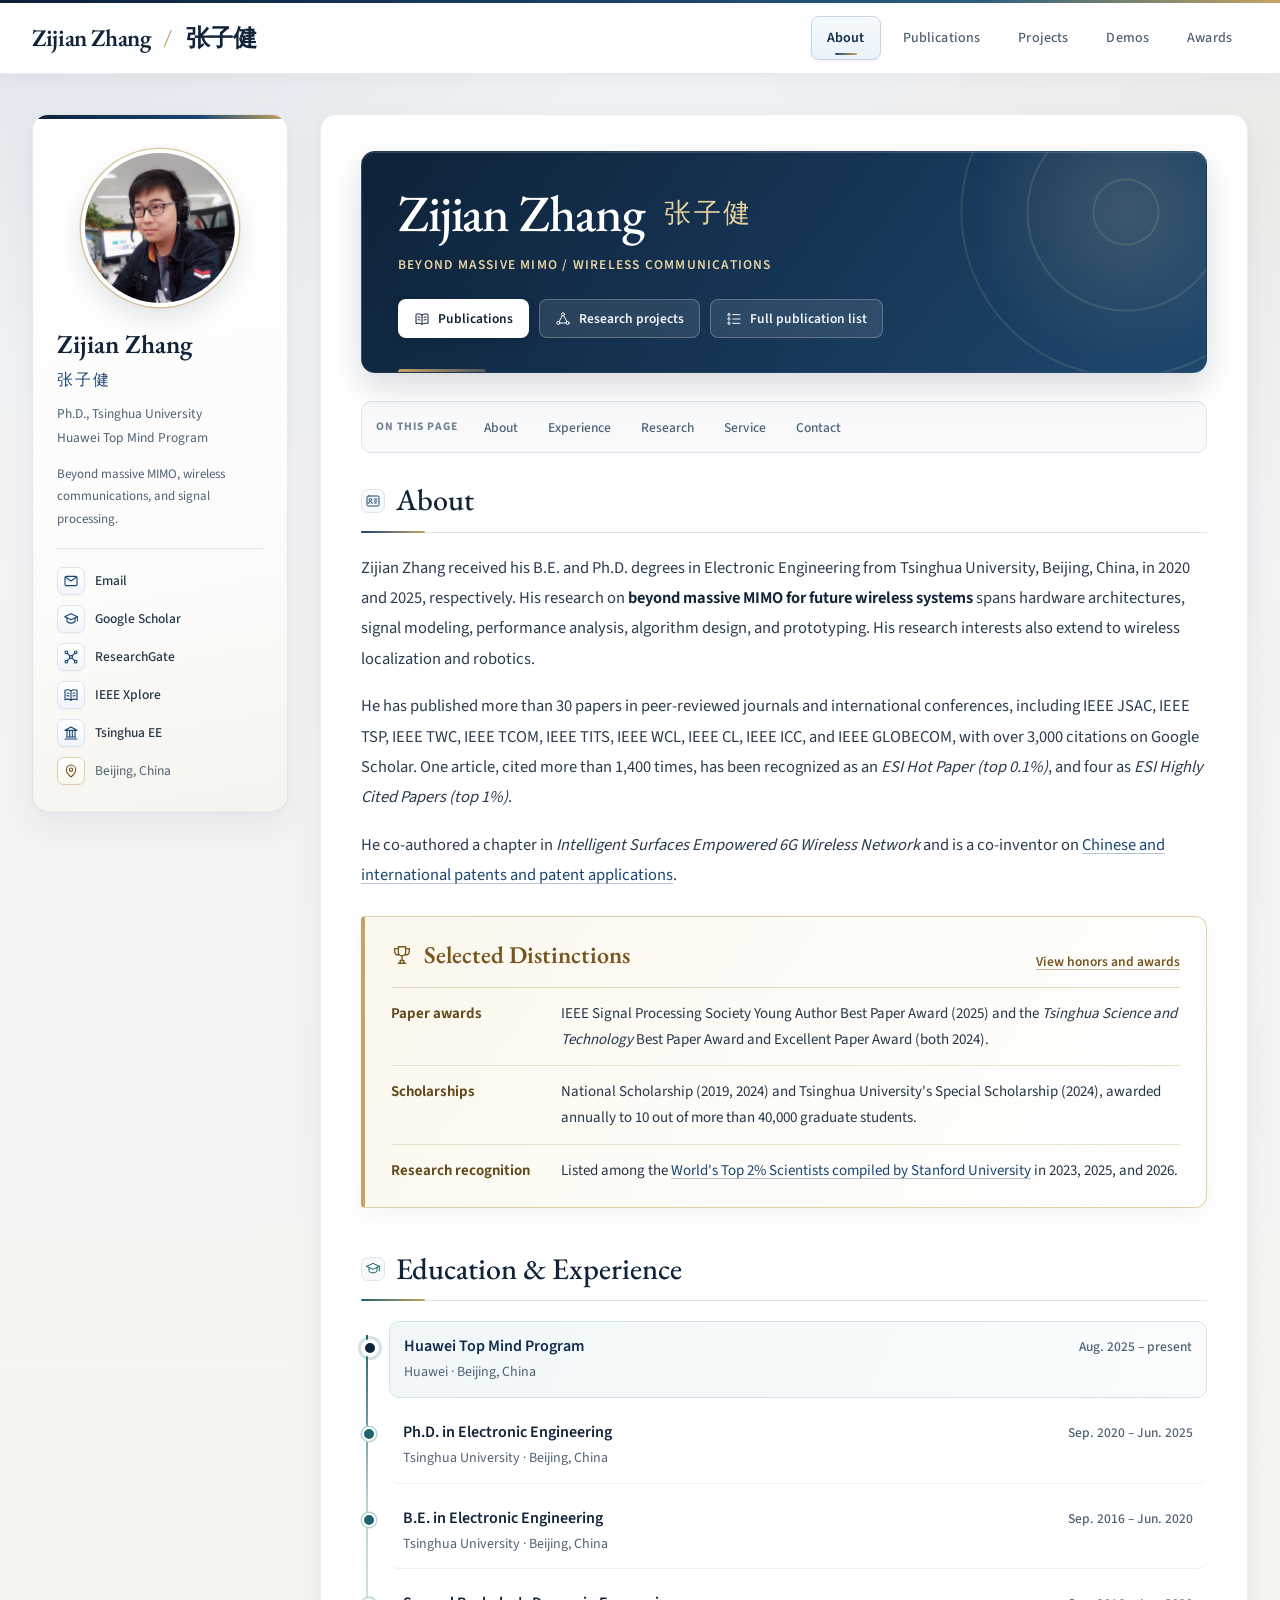
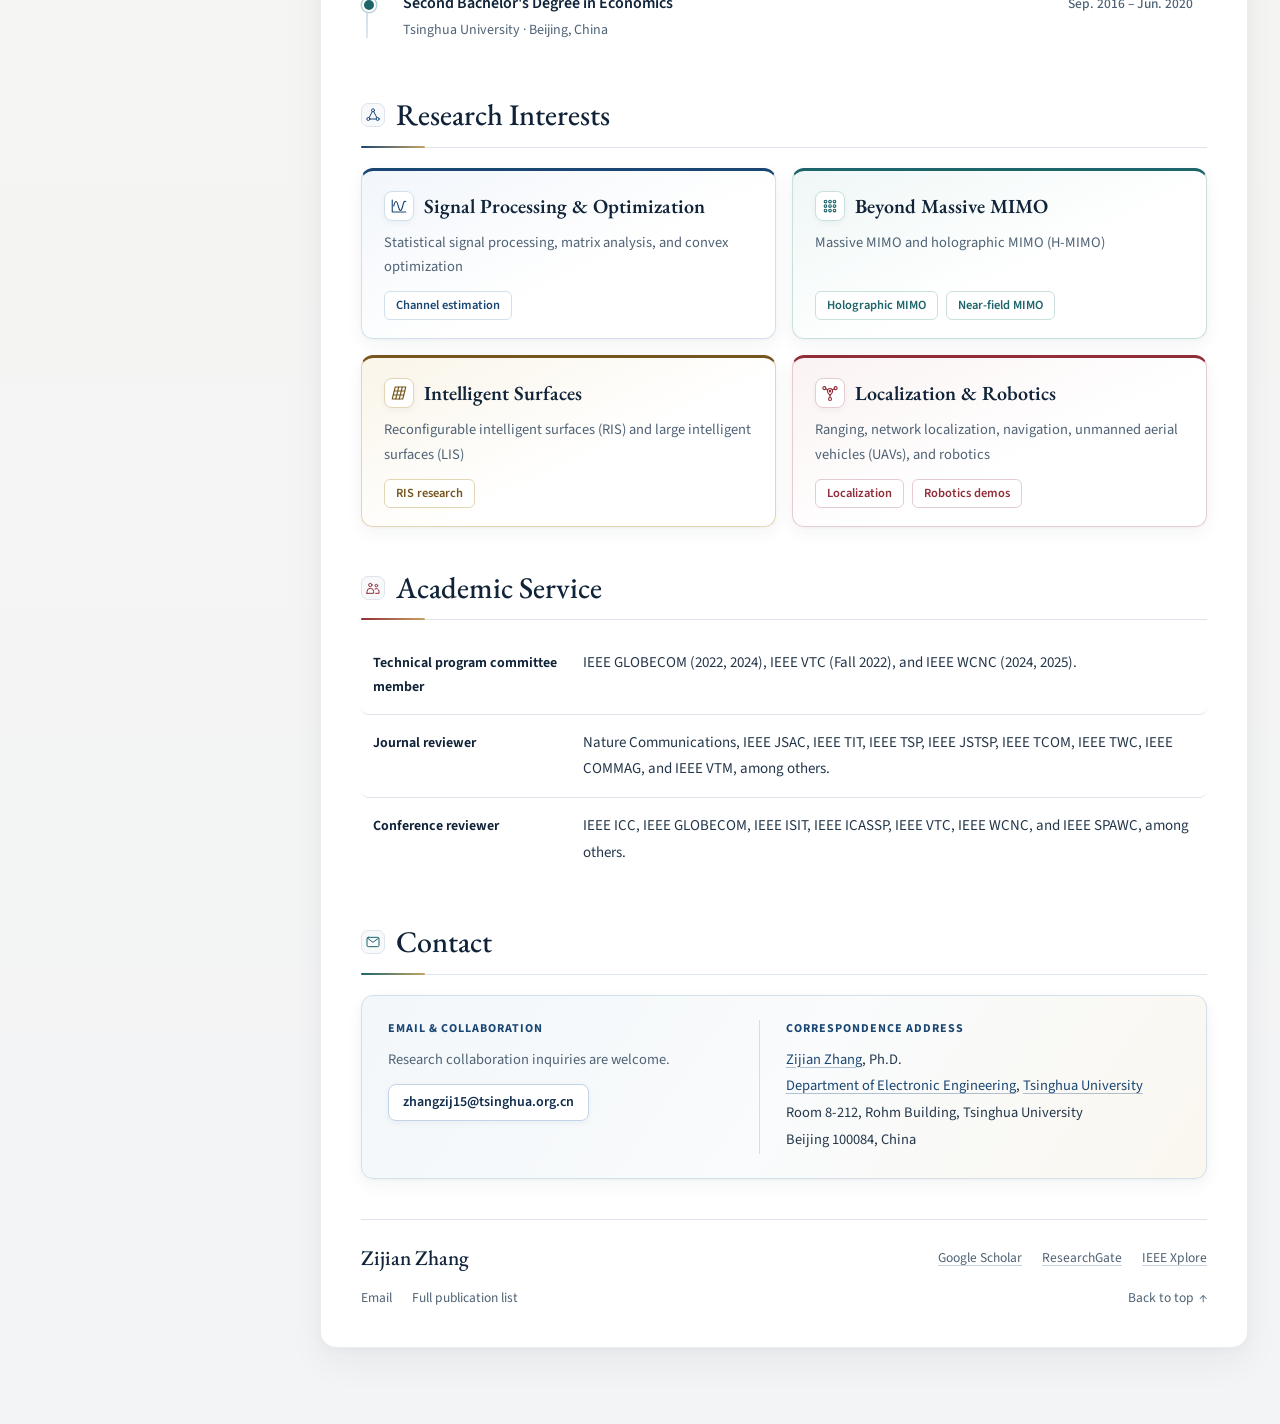
==== commit 8dadbe22: "Polish English copy and add 2026 IEEE WCL paper" ====
--- a/index.html
+++ b/index.html
@@ -3,7 +3,7 @@
 <head>
 <meta charset="utf-8">
 <meta name="viewport" content="width=device-width, initial-scale=1">
-<meta name="description" content="Zijian Zhang's academic profile and research in beyond massive MIMO, wireless communications, signal processing, localization, and robotics.">
+<meta name="description" content="Zijian Zhang's academic homepage covering wireless communications, beyond massive MIMO, signal processing, localization, and robotics.">
 <link rel="stylesheet" href="acad-homepage.css?v=20261124-prestige">
 <link rel="shortcut icon" type="image/x-icon" href="Tsinghua.ico">
 <title>Zijian Zhang（张子健）</title>
@@ -14,7 +14,7 @@
 <main class="site-main">
 <aside class="site-sidebar">
 <img class="site-avatar" src="photos/ZZJ_bio3.jpg" alt="Portrait of Zijian Zhang">
-<div><p class="site-author-name">Zijian Zhang<br><span style="font-weight:400">张子健</span></p><p class="site-author-bio">Ph.D., Tsinghua University<br>Huawei Top Mind program</p></div>
+<div><p class="site-author-name">Zijian Zhang<br><span style="font-weight:400">张子健</span></p><p class="site-author-bio">Ph.D., Tsinghua University<br>Huawei Top Mind Program</p></div>
 <p class="site-profile-intro">Beyond massive MIMO, wireless communications, and signal processing.</p>
 <div class="site-profile-links"><a href="mailto:zhangzij15@tsinghua.org.cn"><svg class="profile-icon" width="24" height="24" aria-hidden="true" focusable="false"><use href="assets/icons/profile.svg#email"></use></svg> Email</a><a href="https://scholar.google.com/citations?user=OUAuynUAAAAJ&amp;hl=en"><svg class="profile-icon" width="24" height="24" aria-hidden="true" focusable="false"><use href="assets/icons/profile.svg#scholar"></use></svg> Google Scholar</a><a href="https://www.researchgate.net/profile/Zijian-Zhang-26"><svg class="profile-icon" width="24" height="24" aria-hidden="true" focusable="false"><use href="assets/icons/profile.svg#research"></use></svg> ResearchGate</a><a href="https://ieeexplore.ieee.org/author/37088489917"><svg class="profile-icon" width="24" height="24" aria-hidden="true" focusable="false"><use href="assets/icons/profile.svg#publications"></use></svg> IEEE Xplore</a><a href="https://www.ee.tsinghua.edu.cn/en/"><svg class="profile-icon" width="24" height="24" aria-hidden="true" focusable="false"><use href="assets/icons/profile.svg#university"></use></svg> Tsinghua EE</a><span><svg class="profile-icon" width="24" height="24" aria-hidden="true" focusable="false"><use href="assets/icons/profile.svg#location"></use></svg> Beijing, China</span></div>
 </aside>
@@ -26,27 +26,27 @@
 <nav class="home-page-nav" aria-label="On this page"><span>On this page</span><a href="#about-heading">About</a><a href="#education-heading">Experience</a><a href="#research-interests-heading">Research</a><a href="#academic-service-heading">Service</a><a href="#contact-heading">Contact</a></nav>
 <h2 class="home-section-heading" id="about-heading"><svg class="home-icon" width="26" height="26" aria-hidden="true" focusable="false"><use href="assets/icons/homepage.svg#about"></use></svg><span>About</span></h2>
 <div class="home-biography">
-<p>Zijian Zhang received his B.E. and Ph.D. degrees in electronic engineering from Tsinghua University, Beijing, China, in 2020 and 2025, respectively. His research on <strong>beyond massive MIMO for future wireless systems</strong> spans hardware architectures, signal modeling, performance analysis, algorithm design, and prototyping. His personal interests also include wireless localization and robotics.</p>
-<p>He has published more than 30 papers in SCI-indexed journals and EI-indexed conference proceedings, including IEEE JSAC, IEEE TSP, IEEE TWC, IEEE TCOM, IEEE TITS, IEEE WCL, IEEE CL, IEEE ICC, and IEEE GLOBECOM. His work has received more than 3,000 citations on Google Scholar. One article, with more than 1,400 citations, was designated an <i>ESI Hot Paper (top 0.1%)</i>; four articles were designated <i>ESI Highly Cited Papers (top 1%)</i>.</p>
+<p>Zijian Zhang received his B.E. and Ph.D. degrees in Electronic Engineering from Tsinghua University, Beijing, China, in 2020 and 2025, respectively. His research on <strong>beyond massive MIMO for future wireless systems</strong> spans hardware architectures, signal modeling, performance analysis, algorithm design, and prototyping. His research interests also extend to wireless localization and robotics.</p>
+<p>He has published more than 30 papers in peer-reviewed journals and international conferences, including IEEE JSAC, IEEE TSP, IEEE TWC, IEEE TCOM, IEEE TITS, IEEE WCL, IEEE CL, IEEE ICC, and IEEE GLOBECOM, with over 3,000 citations on Google Scholar. One article, cited more than 1,400 times, has been recognized as an <i>ESI Hot Paper (top 0.1%)</i>, and four as <i>ESI Highly Cited Papers (top 1%)</i>.</p>
 <p>He co-authored a chapter in <i>Intelligent Surfaces Empowered 6G Wireless Network</i> and is a co-inventor on <a href="publications.html#international-patents">Chinese and international patents and patent applications</a>.</p>
 </div>
 <section class="home-distinctions" aria-labelledby="distinctions-heading">
 <div class="home-section-header"><h3 class="home-section-heading" id="distinctions-heading"><svg class="home-icon home-icon--minor" width="22" height="22" aria-hidden="true" focusable="false"><use href="assets/icons/homepage.svg#award"></use></svg><span>Selected Distinctions</span></h3><a class="home-detail-link" href="awards.html">View honors and awards</a></div>
 <ul>
-<li><strong>Paper awards</strong><span>IEEE Signal Processing Society Young Author Best Paper Award (2025), and the <i>Tsinghua Science and Technology</i> Best Paper Award and Excellent Paper Award (both 2024).</span></li>
-<li><strong>Scholarships</strong><span>National Scholarship (2019, 2024) and Tsinghua University's Special Scholarship (2024). The latter is awarded annually to 10 students from a graduate student body of more than 40,000.</span></li>
-<li><strong>Research recognition</strong><span>Included in the <a href="https://www.topresearcherslist.com/Home/Profile?AuthFull=Zhang,%20Zijian&amp;FirstYear=2008">World's Top 2% Scientists list compiled at Stanford University</a> in 2023, 2025, and 2026.</span></li>
+<li><strong>Paper awards</strong><span>IEEE Signal Processing Society Young Author Best Paper Award (2025) and the <i>Tsinghua Science and Technology</i> Best Paper Award and Excellent Paper Award (both 2024).</span></li>
+<li><strong>Scholarships</strong><span>National Scholarship (2019, 2024) and Tsinghua University's Special Scholarship (2024), awarded annually to 10 out of more than 40,000 graduate students.</span></li>
+<li><strong>Research recognition</strong><span>Listed among the <a href="https://www.topresearcherslist.com/Home/Profile?AuthFull=Zhang,%20Zijian&amp;FirstYear=2008">World's Top 2% Scientists compiled by Stanford University</a> in 2023, 2025, and 2026.</span></li>
 </ul>
 </section>
 <h2 class="home-section-heading" id="education-heading"><svg class="home-icon" width="26" height="26" aria-hidden="true" focusable="false"><use href="assets/icons/homepage.svg#education"></use></svg><span>Education &amp; Experience</span></h2>
 <ul class="education-timeline">
-<li class="timeline-current"><p><span class="timeline-title">Huawei Top Mind program</span><span class="timeline-institution">Huawei · Beijing, China</span><span class="timeline-period"><time datetime="2025-08">Aug. 2025</time> – present</span></p>
+<li class="timeline-current"><p><span class="timeline-title">Huawei Top Mind Program</span><span class="timeline-institution">Huawei · Beijing, China</span><span class="timeline-period"><time datetime="2025-08">Aug. 2025</time> – present</span></p>
 </li>
-<li><p><span class="timeline-title">Ph.D. in Electrical Engineering</span><span class="timeline-institution">Tsinghua University · Beijing, China</span><span class="timeline-period"><time datetime="2020-09">Sep. 2020</time> – <time datetime="2025-06">Jun. 2025</time></span></p>
+<li><p><span class="timeline-title">Ph.D. in Electronic Engineering</span><span class="timeline-institution">Tsinghua University · Beijing, China</span><span class="timeline-period"><time datetime="2020-09">Sep. 2020</time> – <time datetime="2025-06">Jun. 2025</time></span></p>
 </li>
-<li><p><span class="timeline-title">B.E. in Electrical Engineering</span><span class="timeline-institution">Tsinghua University · Beijing, China</span><span class="timeline-period"><time datetime="2016-09">Sep. 2016</time> – <time datetime="2020-06">Jun. 2020</time></span></p>
+<li><p><span class="timeline-title">B.E. in Electronic Engineering</span><span class="timeline-institution">Tsinghua University · Beijing, China</span><span class="timeline-period"><time datetime="2016-09">Sep. 2016</time> – <time datetime="2020-06">Jun. 2020</time></span></p>
 </li>
-<li><p><span class="timeline-title">Second bachelor's degree in Economics</span><span class="timeline-institution">Tsinghua University · Beijing, China</span><span class="timeline-period"><time datetime="2016-09">Sep. 2016</time> – <time datetime="2020-06">Jun. 2020</time></span></p>
+<li><p><span class="timeline-title">Second Bachelor's Degree in Economics</span><span class="timeline-institution">Tsinghua University · Beijing, China</span><span class="timeline-period"><time datetime="2016-09">Sep. 2016</time> – <time datetime="2020-06">Jun. 2020</time></span></p>
 </li>
 </ul>
 <h2 class="home-section-heading" id="research-interests-heading"><svg class="home-icon" width="26" height="26" aria-hidden="true" focusable="false"><use href="assets/icons/homepage.svg#research"></use></svg><span>Research Interests</span></h2>
@@ -79,7 +79,7 @@
 <section class="home-contact-address" aria-labelledby="address-heading">
 <h3 id="address-heading">Correspondence Address</h3>
 <address><a href="https://zhangzij15.github.io">Zijian Zhang</a>, Ph.D.<br>
-<a href="https://www.ee.tsinghua.edu.cn/en/">Department of Electrical Engineering</a>, <a href="https://www.tsinghua.edu.cn/">Tsinghua University</a><br>
+<a href="https://www.ee.tsinghua.edu.cn/en/">Department of Electronic Engineering</a>, <a href="https://www.tsinghua.edu.cn/">Tsinghua University</a><br>
 Room 8-212, Rohm Building, Tsinghua University<br>Beijing 100084, China</address>
 </section>
 </div>
--- a/acad-homepage.css
+++ b/acad-homepage.css
@@ -943,7 +943,7 @@
 #layout-content .publication-authors { margin: 0 0 3px; color: var(--muted); font-size: 14px; line-height: 1.65; }
 .publication-authors b, .publication-authors strong { color: var(--ink-strong); font-weight: 650; }
 #layout-content .publication-venue { margin: 0; color: var(--muted); font-size: 14px; line-height: 1.68; }
-.journal-publication .publication-venue > i,
+#journal-papers .publication-venue > i,
 .publication-list-page #journal-papers .reference-text > i { color: var(--ink); font-weight: 700; }
 
 /* Publication Action Pills & Prestige IEEE Citation Slip */
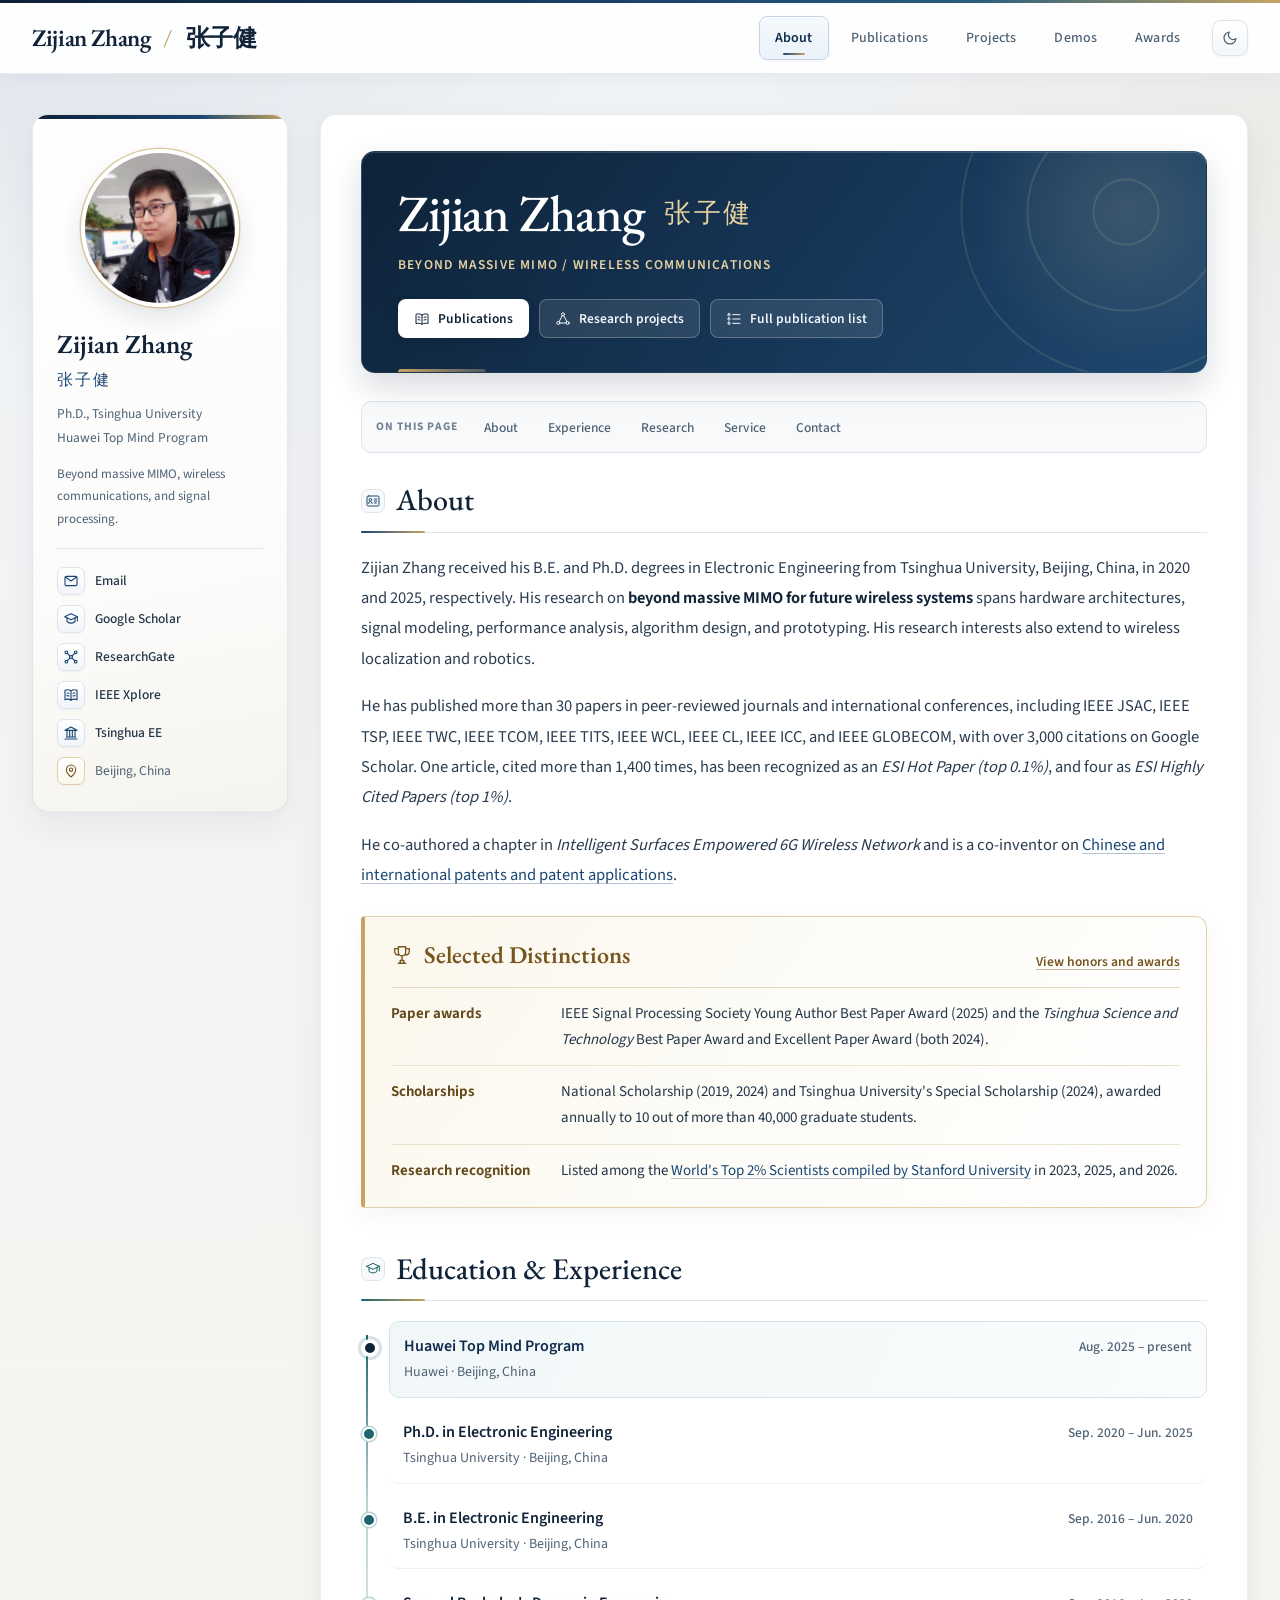
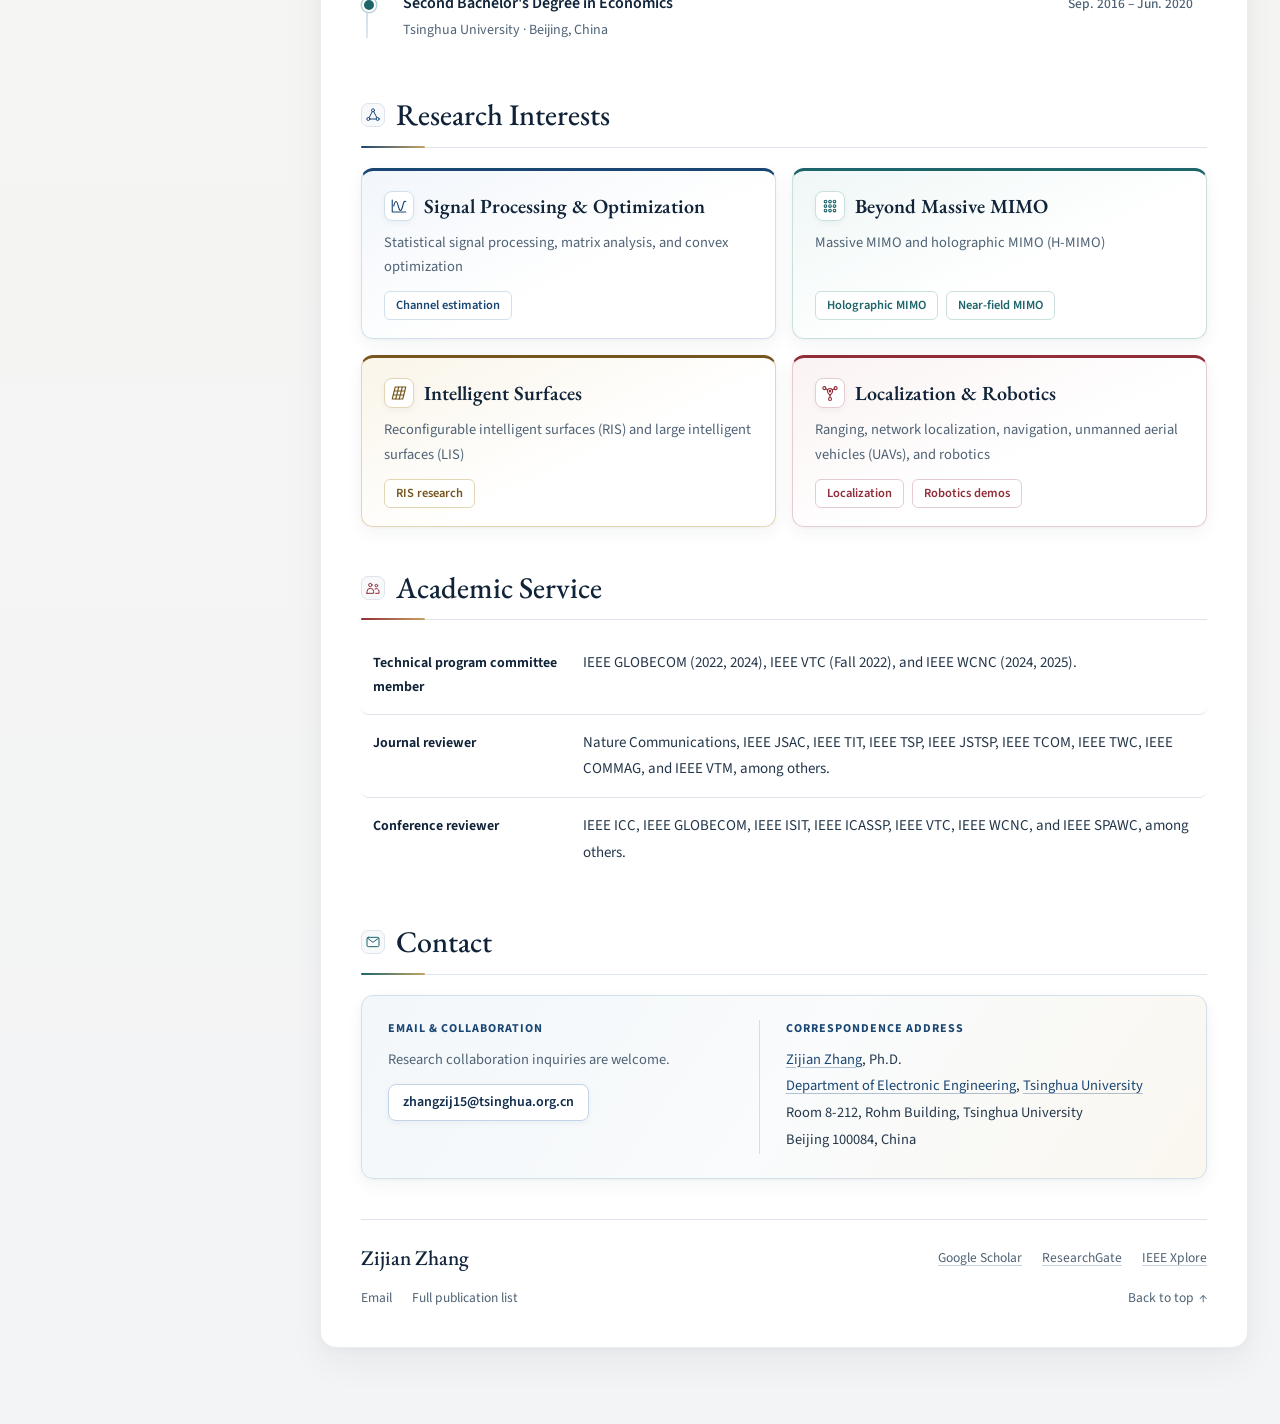
==== commit 79772561: "Add dark mode, publication search/filter, unified lightbox, and SEO metadata" ====
--- a/index.html
+++ b/index.html
@@ -4,9 +4,25 @@
 <meta charset="utf-8">
 <meta name="viewport" content="width=device-width, initial-scale=1">
 <meta name="description" content="Zijian Zhang's academic homepage covering wireless communications, beyond massive MIMO, signal processing, localization, and robotics.">
-<link rel="stylesheet" href="acad-homepage.css?v=20261124-prestige">
+<link rel="canonical" href="https://zhangzij15.github.io/">
+<meta property="og:type" content="profile">
+<meta property="og:site_name" content="Zijian Zhang">
+<meta property="og:title" content="Zijian Zhang（张子健）">
+<meta property="og:description" content="Zijian Zhang's academic homepage covering wireless communications, beyond massive MIMO, signal processing, localization, and robotics.">
+<meta property="og:url" content="https://zhangzij15.github.io/">
+<meta property="og:image" content="https://zhangzij15.github.io/photos/ZZJ_bio3.jpg">
+<meta name="twitter:card" content="summary">
+<meta name="twitter:title" content="Zijian Zhang（张子健）">
+<meta name="twitter:description" content="Zijian Zhang's academic homepage covering wireless communications, beyond massive MIMO, signal processing, localization, and robotics.">
+<meta name="twitter:image" content="https://zhangzij15.github.io/photos/ZZJ_bio3.jpg">
+<script type="application/ld+json">
+{"@context":"https://schema.org","@type":"Person","name":"Zijian Zhang","alternateName":"张子健","url":"https://zhangzij15.github.io/","image":"https://zhangzij15.github.io/photos/ZZJ_bio3.jpg","email":"mailto:zhangzij15@tsinghua.org.cn","jobTitle":"Huawei Top Mind Program","worksFor":{"@type":"Organization","name":"Huawei"},"alumniOf":{"@type":"CollegeOrUniversity","name":"Tsinghua University"},"knowsAbout":["Beyond Massive MIMO","Wireless Communications","Reconfigurable Intelligent Surfaces","Holographic MIMO","Signal Processing","Wireless Localization","Robotics"],"sameAs":["https://scholar.google.com/citations?user=OUAuynUAAAAJ&hl=en","https://www.researchgate.net/profile/Zijian-Zhang-26","https://ieeexplore.ieee.org/author/37088489917","https://orcid.org/0000-0002-1634-9077"]}
+</script>
+<script>(function(){try{var t=localStorage.getItem('zhangzij15-theme');if(t==='dark'||(!t&&window.matchMedia&&window.matchMedia('(prefers-color-scheme: dark)').matches)){document.documentElement.dataset.theme='dark';}}catch(e){}})();</script>
+<link rel="stylesheet" href="acad-homepage.css?v=20261124-ux">
 <link rel="shortcut icon" type="image/x-icon" href="Tsinghua.ico">
 <title>Zijian Zhang（张子健）</title>
+<script src="assets/js/site-ui.js?v=20261124" defer></script>
 </head>
 <body class="home-page" id="page-top">
 <a class="skip-link" href="#main-content">Skip to main content</a>
--- a/acad-homepage.css
+++ b/acad-homepage.css
@@ -121,15 +121,17 @@
   content: "";
 }
 .site-masthead__inner {
+  position: relative;
   display: flex;
   align-items: center;
   justify-content: space-between;
-  gap: 24px;
+  gap: 16px;
   width: min(1300px, calc(100% - 64px));
   min-height: 70px;
   margin: 0 auto;
 }
 .site-brand {
+  margin-right: auto;
   color: var(--ink-strong);
   font-family: var(--heading-font);
   font-size: 24px;
@@ -1655,7 +1657,8 @@
 @media (max-width: 760px) {
   html { scroll-padding-top: 120px; }
   .site-masthead__inner { display: block; width: calc(100% - 36px); min-height: auto; padding-top: 12px; }
-  .site-brand { display: inline-block; font-size: 22px; }
+  .site-brand { display: inline-block; margin-right: 0; padding-right: 44px; font-size: 22px; }
+  .theme-toggle { position: absolute; top: 9px; right: 0; }
   .site-nav { justify-content: flex-start; gap: 4px; }
   .site-nav a { margin: 6px 0; padding: 7px 10px 9px; font-size: 13.5px; }
   .site-main, .reference-main.site-main { width: calc(100% - 36px); padding: 22px 0 48px; }
@@ -1747,39 +1750,607 @@
 @media (prefers-reduced-motion: reduce) {
   html { scroll-behavior: auto; }
   a, .publication-figure, .project-figure > a, .research-interest-grid > li, .profile-icon, .citation-copy,
+  .theme-toggle, .floating-top, .pub-filter, .pub-search__input,
   #layout-content .publication-entry, #layout-content .award-section .award-list > li { transition: none; transform: none; }
+}
+
+/* Theme toggle, floating back-to-top, publication search/filter bar, and midnight-navy Dark Mode */
+.theme-toggle {
+  display: inline-flex;
+  flex: 0 0 36px;
+  align-items: center;
+  justify-content: center;
+  width: 36px;
+  height: 36px;
+  padding: 0;
+  border: 1px solid var(--line);
+  border-radius: 9px;
+  background: linear-gradient(180deg, #ffffff 0%, #f3f6fa 100%);
+  color: var(--muted);
+  cursor: pointer;
+  box-shadow: 0 1px 3px rgba(14, 34, 56, .05);
+  transition: color .18s ease, border-color .18s ease, background-color .18s ease, transform .18s ease;
+}
+.theme-toggle:hover {
+  border-color: var(--primary-line);
+  background: var(--primary-soft);
+  color: var(--primary-dark);
+  transform: translateY(-1px);
+}
+
+.floating-top {
+  position: fixed;
+  z-index: 18;
+  right: 26px;
+  bottom: 26px;
+  display: inline-flex;
+  align-items: center;
+  justify-content: center;
+  width: 42px;
+  height: 42px;
+  padding: 0;
+  border: 1px solid var(--primary-line);
+  border-radius: 50%;
+  background: rgba(255, 255, 255, .94);
+  color: var(--primary-dark);
+  box-shadow: 0 10px 26px rgba(14, 34, 56, .14), 0 2px 6px rgba(14, 34, 56, .06);
+  backdrop-filter: blur(10px);
+  cursor: pointer;
+  transition: color .18s ease, border-color .18s ease, background-color .18s ease, transform .18s ease, box-shadow .18s ease;
+}
+.floating-top[hidden] { display: none; }
+.floating-top:hover {
+  border-color: var(--primary);
+  background: var(--navy-deep);
+  color: #ffffff;
+  transform: translateY(-2px);
+  box-shadow: 0 14px 30px rgba(14, 34, 56, .22);
+}
+
+/* Publication search & filter toolbar */
+.pub-toolbar {
+  display: flex;
+  flex-wrap: wrap;
+  align-items: center;
+  gap: 10px 14px;
+  margin: -10px 0 22px;
+  padding: 12px 14px;
+  border: 1px solid var(--line);
+  border-radius: 11px;
+  background: linear-gradient(180deg, #fafbfd 0%, #f4f7fb 100%);
+}
+.pub-search {
+  position: relative;
+  flex: 1 1 250px;
+  min-width: 200px;
+}
+.pub-search__icon {
+  position: absolute;
+  top: 50%;
+  left: 11px;
+  display: inline-flex;
+  color: var(--faint);
+  transform: translateY(-50%);
+  pointer-events: none;
+}
+.pub-search__input {
+  width: 100%;
+  min-height: 36px;
+  padding: 6px 32px 6px 34px;
+  border: 1px solid var(--line-strong);
+  border-radius: 8px;
+  background: var(--surface);
+  color: var(--ink-strong);
+  font: 400 14px/1.4 var(--body-font);
+  transition: border-color .16s ease, box-shadow .16s ease;
+}
+.pub-search__input::placeholder { color: var(--faint); }
+.pub-search__input:focus {
+  outline: none;
+  border-color: var(--primary);
+  box-shadow: 0 0 0 3px rgba(26, 70, 115, .14);
+}
+.pub-search__clear {
+  position: absolute;
+  top: 50%;
+  right: 6px;
+  display: inline-flex;
+  align-items: center;
+  justify-content: center;
+  width: 24px;
+  height: 24px;
+  padding: 0;
+  border: 0;
+  border-radius: 50%;
+  background: transparent;
+  color: var(--muted);
+  font-size: 18px;
+  line-height: 1;
+  transform: translateY(-50%);
+  cursor: pointer;
+}
+.pub-search__clear[hidden] { display: none; }
+.pub-search__clear:hover { background: var(--primary-soft); color: var(--primary-dark); }
+.pub-filters { display: flex; flex-wrap: wrap; gap: 6px; }
+.pub-filter {
+  display: inline-flex;
+  align-items: center;
+  min-height: 34px;
+  padding: 4px 12px;
+  border: 1px solid var(--line-strong);
+  border-radius: 7px;
+  background: var(--surface);
+  color: var(--muted);
+  font: 600 12.5px/1.4 var(--body-font);
+  cursor: pointer;
+  transition: color .16s ease, border-color .16s ease, background-color .16s ease;
+}
+.pub-filter:hover { border-color: var(--primary-line); color: var(--primary-dark); background: var(--primary-soft); }
+.pub-filter.is-active {
+  border-color: var(--navy-deep);
+  background: var(--navy-deep);
+  color: #ffffff;
+}
+#layout-content .pub-toolbar__count {
+  margin: 0 0 0 auto;
+  color: var(--muted);
+  font-size: 12.5px;
+  font-weight: 500;
+  font-variant-numeric: tabular-nums;
+  white-space: nowrap;
+}
+.pub-empty {
+  margin: 24px 0;
+  padding: 28px 24px;
+  border: 1px dashed var(--line-strong);
+  border-radius: 12px;
+  background: var(--pearl);
+  text-align: center;
+}
+.pub-empty[hidden] { display: none; }
+#layout-content .pub-empty p { margin: 0 0 12px; color: var(--muted); }
+.pub-empty__reset {
+  padding: 7px 16px;
+  border: 1px solid var(--primary-line);
+  border-radius: 7px;
+  background: var(--primary-soft);
+  color: var(--primary-dark);
+  font: 600 13.5px/1.4 var(--body-font);
+  cursor: pointer;
+}
+.pub-empty__reset:hover { border-color: var(--primary); background: #dce9f7; }
+.project-figure > a.lightbox-trigger { cursor: zoom-in; }
+
+/* Midnight Oxford Navy & Brushed Champagne Dark Mode */
+html[data-theme="dark"] {
+  color-scheme: dark;
+  --ink-strong: #edf2f8;
+  --ink: #cddae7;
+  --muted: #93a7bc;
+  --faint: #758a9f;
+  --primary: #7eb6ec;
+  --primary-dark: #a9d2f7;
+  --primary-soft: rgba(126, 182, 236, .13);
+  --primary-line: rgba(126, 182, 236, .3);
+  --teal: #66c2c9;
+  --teal-soft: rgba(102, 194, 201, .13);
+  --teal-line: rgba(102, 194, 201, .3);
+  --sage: #7bbf9d;
+  --sage-soft: rgba(123, 191, 157, .12);
+  --sage-line: rgba(123, 191, 157, .28);
+  --claret: #f095a0;
+  --claret-soft: rgba(240, 149, 160, .13);
+  --claret-line: rgba(240, 149, 160, .3);
+  --gold: #d4b472;
+  --gold-light: #ecd7a9;
+  --gold-ink: #e5c98c;
+  --gold-soft: rgba(212, 180, 114, .13);
+  --gold-line: rgba(212, 180, 114, .3);
+  --granted: #6fd1b4;
+  --granted-soft: rgba(111, 209, 180, .12);
+  --granted-line: rgba(111, 209, 180, .3);
+  --surface: #111d2e;
+  --canvas: #09111d;
+  --pearl: #152438;
+  --parchment: #192434;
+  --line: rgba(148, 179, 214, .15);
+  --line-strong: rgba(148, 179, 214, .26);
+  --shadow-card: 0 18px 44px rgba(2, 7, 15, .45), 0 2px 10px rgba(2, 7, 15, .3);
+  --shadow-soft: 0 8px 22px rgba(2, 7, 15, .32), 0 1px 4px rgba(2, 7, 15, .24);
+  --shadow-lift: 0 14px 32px rgba(2, 7, 15, .52), 0 2px 8px rgba(2, 7, 15, .34);
+}
+html[data-theme="dark"] body {
+  background:
+    radial-gradient(ellipse 62rem 36rem at 0% 0%, rgba(36, 94, 156, .22), transparent 62%),
+    radial-gradient(ellipse 52rem 34rem at 100% 10rem, rgba(198, 164, 99, .1), transparent 64%),
+    linear-gradient(180deg, #09111d 0%, #0b1523 50%, #0a1320 100%);
+}
+html[data-theme="dark"] ::selection { color: #09111d; background: #8ec1f0; }
+html[data-theme="dark"] .site-masthead {
+  border-bottom-color: var(--line);
+  background: rgba(11, 21, 35, .92);
+  box-shadow: 0 6px 24px rgba(2, 7, 15, .38);
+}
+html[data-theme="dark"] .site-nav a:hover { background: rgba(126, 182, 236, .1); color: var(--ink-strong); }
+html[data-theme="dark"] .site-nav a.current {
+  border-color: var(--primary-line);
+  background: linear-gradient(180deg, rgba(126, 182, 236, .18) 0%, rgba(126, 182, 236, .1) 100%);
+  color: var(--ink-strong);
+  box-shadow: inset 0 1px 0 rgba(255, 255, 255, .08);
+}
+html[data-theme="dark"] .theme-toggle {
+  border-color: var(--line-strong);
+  background: linear-gradient(180deg, #17273d 0%, #122033 100%);
+  color: var(--gold-light);
+}
+html[data-theme="dark"] .theme-toggle:hover {
+  border-color: var(--gold-line);
+  background: rgba(212, 180, 114, .16);
+  color: #ffffff;
+}
+html[data-theme="dark"] .site-sidebar {
+  border-color: var(--line);
+  background: linear-gradient(170deg, #132236 0%, #101c2d 70%, #121f30 100%);
+  box-shadow: inset 0 1px 0 rgba(255, 255, 255, .06), var(--shadow-card);
+}
+html[data-theme="dark"] .site-avatar {
+  border-color: #162840;
+  box-shadow: 0 0 0 1.5px rgba(212, 180, 114, .5), 0 12px 28px rgba(2, 7, 15, .45);
+}
+html[data-theme="dark"] .profile-icon {
+  border-color: var(--line);
+  background: #17283e;
+  color: var(--primary);
+}
+html[data-theme="dark"] .site-profile-links a:hover .profile-icon {
+  border-color: var(--primary-line);
+  background: rgba(126, 182, 236, .18);
+  color: #ffffff;
+}
+html[data-theme="dark"] .site-profile-links > span .profile-icon {
+  border-color: var(--gold-line);
+  background: rgba(212, 180, 114, .12);
+  color: var(--gold-light);
+}
+html[data-theme="dark"] .site-content {
+  border-color: var(--line);
+  background: var(--surface);
+  box-shadow: inset 0 1px 0 rgba(255, 255, 255, .05), var(--shadow-card);
+}
+html[data-theme="dark"] #layout-content > #toptitle {
+  border-color: rgba(212, 180, 114, .22);
+  background: linear-gradient(128deg, #09182a 0%, #122c4a 56%, #1a3f65 100%);
+  box-shadow: 0 16px 36px rgba(2, 7, 15, .42), inset 0 1px 0 rgba(255, 255, 255, .12);
+}
+html[data-theme="dark"] .publications-page #layout-content > #toptitle { background: linear-gradient(128deg, #091a2c 0%, #12334d 56%, #184660 100%); }
+html[data-theme="dark"] .projects-page #layout-content > #toptitle { background: linear-gradient(128deg, #0a1c28 0%, #133644 56%, #1a4752 100%); }
+html[data-theme="dark"] .demos-page #layout-content > #toptitle { background: linear-gradient(128deg, #101b2e 0%, #1b2f48 56%, #263f5c 100%); }
+html[data-theme="dark"] .awards-page #layout-content > #toptitle { background: linear-gradient(128deg, #0e1c30 0%, #182e4a 54%, #253d58 100%); }
+html[data-theme="dark"] .publication-list-page #layout-content > #toptitle { background: linear-gradient(128deg, #09182a 0%, #122c4a 56%, #1a3f65 100%); }
+html[data-theme="dark"] .home-quick-links a:first-child,
+html[data-theme="dark"] #layout-content > #toptitle .publication-list-entry > a:first-child {
+  border-color: rgba(236, 215, 169, .78);
+  background: #f4ebd8;
+  color: #0e2238;
+}
+html[data-theme="dark"] .home-quick-links a:first-child:hover,
+html[data-theme="dark"] #layout-content > #toptitle .publication-list-entry > a:first-child:hover {
+  background: #ffffff;
+}
+html[data-theme="dark"] .home-page #layout-content .home-biography p { color: var(--ink); }
+html[data-theme="dark"] .home-biography a,
+html[data-theme="dark"] .home-distinctions li a,
+html[data-theme="dark"] .home-contact-address a,
+html[data-theme="dark"] .demo-copy > p a { text-decoration-color: rgba(126, 182, 236, .42); }
+html[data-theme="dark"] .home-detail-link { text-decoration-color: rgba(212, 180, 114, .45); }
+html[data-theme="dark"] .home-page-nav a:hover,
+html[data-theme="dark"] .section-nav a:hover,
+html[data-theme="dark"] .section-nav a:focus-visible,
+html[data-theme="dark"] .reference-nav a:hover {
+  background: #1c2f47;
+  color: #ffffff;
+}
+html[data-theme="dark"] .home-page #layout-content .home-distinctions {
+  border-color: var(--gold-line);
+  border-left-color: var(--gold);
+  background: linear-gradient(125deg, rgba(212, 180, 114, .12) 0%, #142235 65%);
+  box-shadow: var(--shadow-soft);
+}
+html[data-theme="dark"] .home-section-header,
+html[data-theme="dark"] .home-page #layout-content .home-distinctions li + li { border-color: rgba(212, 180, 114, .2); }
+html[data-theme="dark"] .home-distinctions strong { color: var(--gold-light); }
+html[data-theme="dark"] #layout-content .education-timeline::before {
+  background: linear-gradient(180deg, var(--teal) 0%, rgba(102, 194, 201, .35) 55%, var(--line) 100%);
+}
+html[data-theme="dark"] #layout-content .education-timeline > li { border-bottom-color: var(--line); }
+html[data-theme="dark"] #layout-content .education-timeline > li::before { border-color: var(--surface); box-shadow: 0 0 0 1.5px var(--teal-line); }
+html[data-theme="dark"] #layout-content .education-timeline > li.timeline-current {
+  border-color: var(--teal-line);
+  background: linear-gradient(110deg, rgba(102, 194, 201, .14) 0%, rgba(126, 182, 236, .06) 100%);
+}
+html[data-theme="dark"] #layout-content .education-timeline > li.timeline-current::before {
+  background: var(--gold-light);
+  box-shadow: 0 0 0 2px var(--surface), 0 0 0 5px rgba(212, 180, 114, .24);
+}
+html[data-theme="dark"] #layout-content .research-interest-grid > li {
+  --card-accent: var(--primary);
+  --card-wash: rgba(126, 182, 236, .09);
+  --card-line: var(--primary-line);
+  background: linear-gradient(155deg, var(--card-wash) 0%, #142337 64%);
+}
+html[data-theme="dark"] #layout-content .research-interest-grid > li:nth-child(2) {
+  --card-accent: var(--teal);
+  --card-wash: rgba(102, 194, 201, .09);
+  --card-line: var(--teal-line);
+}
+html[data-theme="dark"] #layout-content .research-interest-grid > li:nth-child(3) {
+  --card-accent: var(--gold-ink);
+  --card-wash: rgba(212, 180, 114, .09);
+  --card-line: var(--gold-line);
+}
+html[data-theme="dark"] #layout-content .research-interest-grid > li:nth-child(4) {
+  --card-accent: var(--claret);
+  --card-wash: rgba(240, 149, 160, .09);
+  --card-line: var(--claret-line);
+}
+html[data-theme="dark"] .research-icon,
+html[data-theme="dark"] .research-topic-links a {
+  background: #0e1a2a;
+}
+html[data-theme="dark"] .research-topic-links a:hover { background: #182b44; }
+html[data-theme="dark"] .home-contact-grid {
+  border-color: var(--line);
+  background: linear-gradient(125deg, #15253a 0%, #132134 60%, #192534 100%);
+}
+html[data-theme="dark"] .home-contact-address { border-color: var(--line); }
+html[data-theme="dark"] .home-email-link {
+  border-color: var(--primary-line);
+  background: #0e1a2a;
+  color: var(--primary-dark);
+}
+html[data-theme="dark"] .home-email-link:hover { background: rgba(126, 182, 236, .18); }
+html[data-theme="dark"] #layout-content .publication-entry:hover { background: rgba(126, 182, 236, .055); }
+html[data-theme="dark"] .publication-number,
+html[data-theme="dark"] #layout-content .research-category > h2::before,
+html[data-theme="dark"] .demo-index {
+  border-color: var(--primary-line);
+  background: rgba(126, 182, 236, .14);
+  color: var(--primary-dark);
+}
+html[data-theme="dark"] #international-patents .publication-number,
+html[data-theme="dark"] #chinese-patents .publication-number,
+html[data-theme="dark"] .award-year {
+  border-color: var(--gold-line);
+  background: rgba(212, 180, 114, .14);
+  color: var(--gold-light);
+}
+/* Keep scientific figure viewports on pure white so black-line schematics and plots remain crisp. */
+html[data-theme="dark"] .publication-figure {
+  border-color: var(--line-strong);
+  background: #17273c;
+}
+html[data-theme="dark"] .publication-figure figcaption {
+  border-top-color: var(--line);
+  background: #142235;
+}
+html[data-theme="dark"] .project-figure > a {
+  border-color: var(--line-strong);
+  background: #ffffff;
+}
+html[data-theme="dark"] .demo-intro {
+  border-color: var(--line);
+  background: #142336;
+}
+html[data-theme="dark"] .demo-figure {
+  border-color: var(--line-strong);
+  background: #16263b;
+}
+html[data-theme="dark"] .publication-actions a,
+html[data-theme="dark"] .publication-actions .citation-toggle {
+  border-color: var(--line-strong);
+  background: #16263b;
+  color: var(--ink-strong);
+}
+html[data-theme="dark"] .publication-actions a:hover {
+  border-color: var(--primary);
+  background: rgba(126, 182, 236, .2);
+  color: #ffffff;
+}
+html[data-theme="dark"] .publication-actions a.publication-action--primary,
+html[data-theme="dark"] .demo-resources a,
+html[data-theme="dark"] .award-resources a,
+html[data-theme="dark"] .reference-links a {
+  border-color: var(--primary-line);
+  background: rgba(126, 182, 236, .14);
+  color: var(--primary-dark);
+}
+html[data-theme="dark"] .publication-actions a.publication-action--primary:hover,
+html[data-theme="dark"] .demo-resources a:hover,
+html[data-theme="dark"] .award-resources a:hover,
+html[data-theme="dark"] .reference-links a:hover {
+  border-color: var(--primary);
+  background: rgba(126, 182, 236, .24);
+  color: #ffffff;
+}
+html[data-theme="dark"] .publication-actions a[href^="codes/"],
+html[data-theme="dark"] .reference-links a[href^="codes/"] {
+  border-color: var(--teal-line);
+  background: var(--teal-soft);
+  color: var(--teal);
+}
+html[data-theme="dark"] .publication-actions a[href^="codes/"]:hover,
+html[data-theme="dark"] .reference-links a[href^="codes/"]:hover {
+  border-color: var(--teal);
+  background: rgba(102, 194, 201, .24);
+  color: #ffffff;
+}
+html[data-theme="dark"] .publication-actions a[href^="https://doi.org/"] {
+  border-color: var(--line-strong);
+  background: #17273c;
+  color: var(--primary-dark);
+}
+html[data-theme="dark"] .publication-actions .citation-toggle {
+  border-color: var(--gold-line);
+  background: var(--gold-soft);
+  color: var(--gold-light);
+}
+html[data-theme="dark"] .publication-actions .citation-toggle:hover,
+html[data-theme="dark"] .publication-actions .citation-toggle[aria-expanded="true"] {
+  border-color: var(--gold);
+  background: rgba(212, 180, 114, .24);
+  color: #ffffff;
+}
+html[data-theme="dark"] .citation-panel {
+  border-color: var(--gold-line);
+  border-left-color: var(--gold);
+  background: linear-gradient(120deg, rgba(212, 180, 114, .1) 0%, #142235 100%);
+}
+html[data-theme="dark"] .citation-copy {
+  border-color: var(--gold-line);
+  background: #101c2d;
+  color: var(--gold-light);
+}
+html[data-theme="dark"] .citation-copy:hover { background: rgba(212, 180, 114, .2); color: #ffffff; }
+html[data-theme="dark"] .recognition-badge {
+  box-shadow: none;
+}
+html[data-theme="dark"] .recognition-badge--esi {
+  color: var(--primary-dark);
+  border-color: var(--primary-line);
+  background: rgba(126, 182, 236, .14);
+}
+html[data-theme="dark"] .recognition-badge--hot {
+  color: var(--claret);
+  border-color: var(--claret-line);
+  background: var(--claret-soft);
+}
+html[data-theme="dark"] .recognition-badge--award {
+  color: var(--gold-light);
+  border-color: var(--gold-line);
+  background: rgba(212, 180, 114, .17);
+}
+html[data-theme="dark"] .recognition-badge--support {
+  color: var(--teal);
+  border-color: var(--teal-line);
+  background: var(--teal-soft);
+}
+html[data-theme="dark"] .patent-badge--granted {
+  color: var(--granted);
+  border-color: var(--granted-line);
+  background: var(--granted-soft);
+}
+html[data-theme="dark"] .project-selected-publications {
+  border-color: var(--line);
+  border-left-color: var(--primary);
+  background: linear-gradient(125deg, #16263b 0%, #132133 100%);
+}
+html[data-theme="dark"] #layout-content .project-publications > li + li,
+html[data-theme="dark"] #layout-content .reference-list > li + li,
+html[data-theme="dark"] #layout-content .award-section .award-list > li { border-color: var(--line); }
+html[data-theme="dark"] #layout-content .award-section .award-list > li.award-year-end { border-bottom-color: var(--gold-line); }
+html[data-theme="dark"] .pub-toolbar {
+  border-color: var(--line);
+  background: #152438;
+}
+html[data-theme="dark"] .pub-search__input {
+  border-color: var(--line-strong);
+  background: #0e1928;
+  color: var(--ink-strong);
+}
+html[data-theme="dark"] .pub-search__input:focus {
+  border-color: var(--primary);
+  box-shadow: 0 0 0 3px rgba(126, 182, 236, .22);
+}
+html[data-theme="dark"] .pub-empty__reset:hover {
+  border-color: var(--primary);
+  background: rgba(126, 182, 236, .24);
+  color: #ffffff;
+}
+html[data-theme="dark"] .pub-filter {
+  border-color: var(--line-strong);
+  background: #101c2d;
+  color: var(--muted);
+}
+html[data-theme="dark"] .pub-filter:hover { border-color: var(--primary-line); color: #ffffff; background: #1a2d46; }
+html[data-theme="dark"] .pub-filter.is-active {
+  border-color: var(--gold);
+  background: var(--gold);
+  color: #0b1523;
+}
+html[data-theme="dark"] .floating-top {
+  border-color: var(--primary-line);
+  background: rgba(17, 29, 46, .92);
+  color: var(--gold-light);
+  box-shadow: 0 12px 30px rgba(2, 7, 15, .55);
+}
+html[data-theme="dark"] .floating-top:hover {
+  border-color: var(--gold-light);
+  background: var(--gold);
+  color: #0b1523;
+}
+html[data-theme="dark"] .figure-viewer {
+  border-color: var(--line-strong);
+  background: var(--surface);
+}
+html[data-theme="dark"] .figure-viewer__status { color: #4f6275; }
+html[data-theme="dark"] .figure-viewer__caption {
+  border-top-color: var(--line);
+  background: #142235;
+}
+@media (max-width: 560px) {
+  .pub-toolbar { padding: 10px 12px; }
+  #layout-content .pub-toolbar__count { margin-left: 0; flex-basis: 100%; }
+  .floating-top { right: 16px; bottom: 18px; width: 40px; height: 40px; }
 }
 
 /* Print Layout: Clean Black-on-White Academic CV / Publication Record */
 @media print {
-  body { background: #fff; color: #000; font-size: 10.5pt; line-height: 1.55; }
+  :root, html[data-theme="dark"] {
+    color-scheme: light;
+    --ink-strong: #000000;
+    --ink: #111111;
+    --muted: #333333;
+    --faint: #555555;
+    --primary: #000000;
+    --primary-dark: #000000;
+    --gold-ink: #000000;
+    --surface: #ffffff;
+    --canvas: #ffffff;
+    --pearl: #ffffff;
+    --parchment: #ffffff;
+    --line: #cccccc;
+    --line-strong: #999999;
+  }
+  body, html[data-theme="dark"] body { background: #fff !important; color: #000 !important; font-size: 10.5pt; line-height: 1.55; }
   .site-masthead, .site-sidebar, .skip-link, .section-nav, .site-footer,
   .home-quick-links, .home-page-nav, .home-detail-link, .reference-nav,
   .reference-back, .publication-list-entry, .demo-resources, .reference-links,
   .research-topic-links, .citation-toggle, .citation-copy, .decorative-emoji,
   .research-icon, .home-icon, .page-hero-icon, .recognition-icon,
+  .theme-toggle, .floating-top, .pub-toolbar, .pub-empty,
   .figure-viewer, .figure-viewer::backdrop { display: none !important; }
   .figure-viewer-open { overflow: visible; }
   .site-main, .reference-main.site-main { display: block; width: 100%; margin: 0; padding: 0; }
-  .site-content { max-width: none; padding: 0; border: 0; border-radius: 0; background: #fff; box-shadow: none; }
+  .site-content, html[data-theme="dark"] .site-content { max-width: none; padding: 0; border: 0; border-radius: 0; background: #fff !important; box-shadow: none !important; }
   #layout-content > #toptitle,
   .publications-page #layout-content > #toptitle,
   .projects-page #layout-content > #toptitle,
   .demos-page #layout-content > #toptitle,
   .awards-page #layout-content > #toptitle,
-  .publication-list-page #layout-content > #toptitle {
+  .publication-list-page #layout-content > #toptitle,
+  html[data-theme="dark"] #layout-content > #toptitle {
     padding: 0 0 14px;
     border: 0;
     border-bottom: 1px solid #999;
     border-radius: 0;
-    background: transparent;
-    box-shadow: none;
-    color: #000;
+    background: transparent !important;
+    box-shadow: none !important;
+    color: #000 !important;
   }
   #layout-content > #toptitle::before, #layout-content > #toptitle::after, #layout-content h2::after { display: none; }
   #layout-content > #toptitle h1, #layout-content h1, #layout-content h2,
   #layout-content h1 [lang="zh"], #layout-content .home-subtitle, #layout-content > #toptitle .page-intro,
-  #layout-content .reference-byline { color: #000; }
+  #layout-content .reference-byline { color: #000 !important; }
   #layout-content h1, #layout-content h2 { break-after: avoid; }
   .home-page #layout-content .home-distinctions,
   .home-contact-grid,
@@ -1788,26 +2359,26 @@
   #layout-content .research-interest-grid > li,
   #layout-content .education-timeline > li.timeline-current,
   .citation-panel {
-    background: transparent;
-    border-color: #ccc;
-    box-shadow: none;
-    color: #000;
+    background: transparent !important;
+    border-color: #ccc !important;
+    box-shadow: none !important;
+    color: #000 !important;
   }
   .home-page #layout-content .home-distinctions, .home-contact-grid { padding: 8px 0; border: 0; }
   .home-contact-address { margin-top: 10px; padding: 0; border: 0; }
   .publication-number, .publication-actions a, .patent-badge, .demo-index, .recognition-badge, .award-year,
   #layout-content .research-category > h2::before {
-    background: transparent;
-    border-color: #ccc;
-    box-shadow: none;
-    color: #000;
+    background: transparent !important;
+    border-color: #ccc !important;
+    box-shadow: none !important;
+    color: #000 !important;
   }
-  .recognition-badge, .award-year, .demo-index { border: 0; padding: 0; font-weight: 400; }
+  .recognition-badge, .award-year, .demo-index { border: 0 !important; padding: 0; font-weight: 400; }
   .award-note, .reference-number, #layout-content .reference-text,
-  #layout-content .publication-title a, .award-resources a { color: #000; }
-  .award-resources a { padding: 0; border: 0; background: transparent; }
-  .publication-figure, .demo-figure, .project-figure > a { border-color: #ccc; background: #fff; box-shadow: none; }
-  .publication-figure figcaption { background: transparent; border-color: #ddd; }
+  #layout-content .publication-title a, .award-resources a, .home-distinctions strong { color: #000 !important; }
+  .award-resources a { padding: 0; border: 0 !important; background: transparent !important; }
+  .publication-figure, .demo-figure, .project-figure > a { border-color: #ccc !important; background: #fff !important; box-shadow: none !important; }
+  .publication-figure figcaption { background: transparent !important; border-color: #ddd !important; }
   .publication-figure img { height: 115px; }
   #layout-content .publication-entry, #layout-content .reference-list > li,
   #layout-content .award-section .award-list > li { margin: 0; }
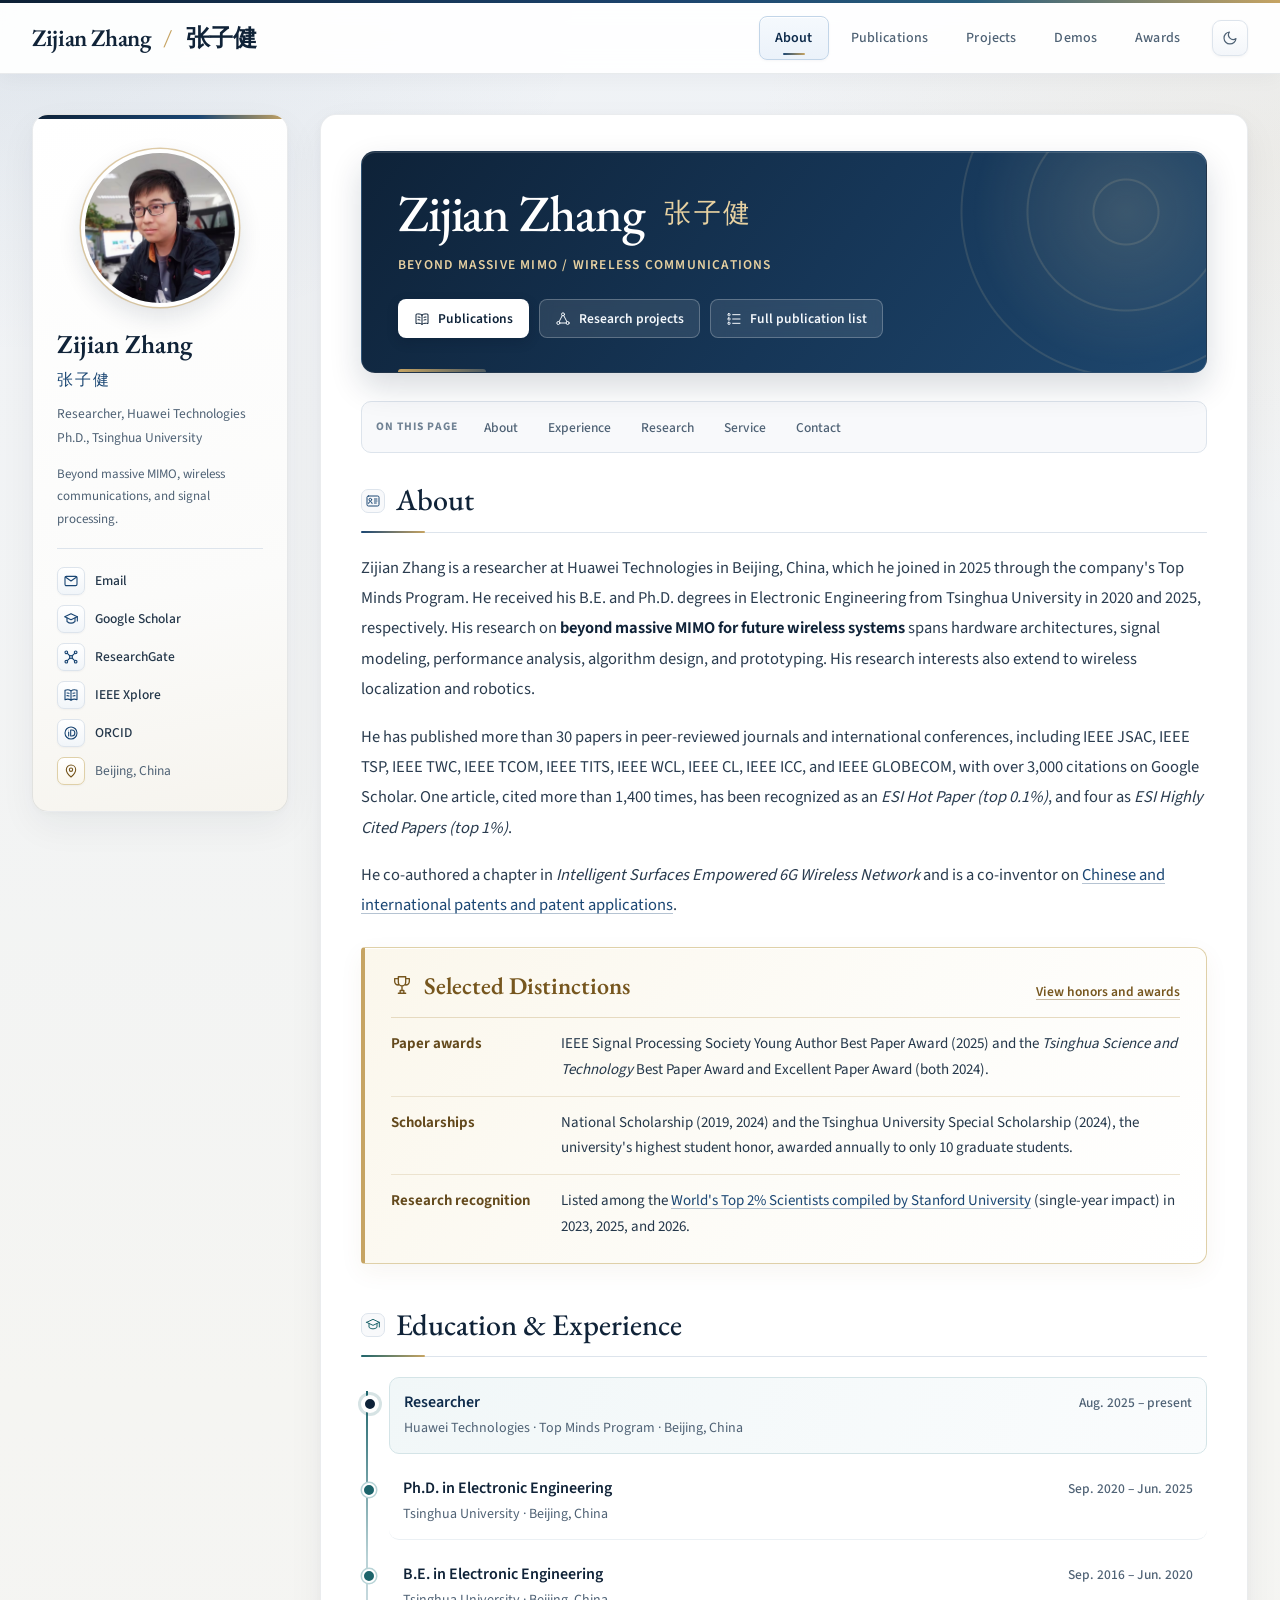
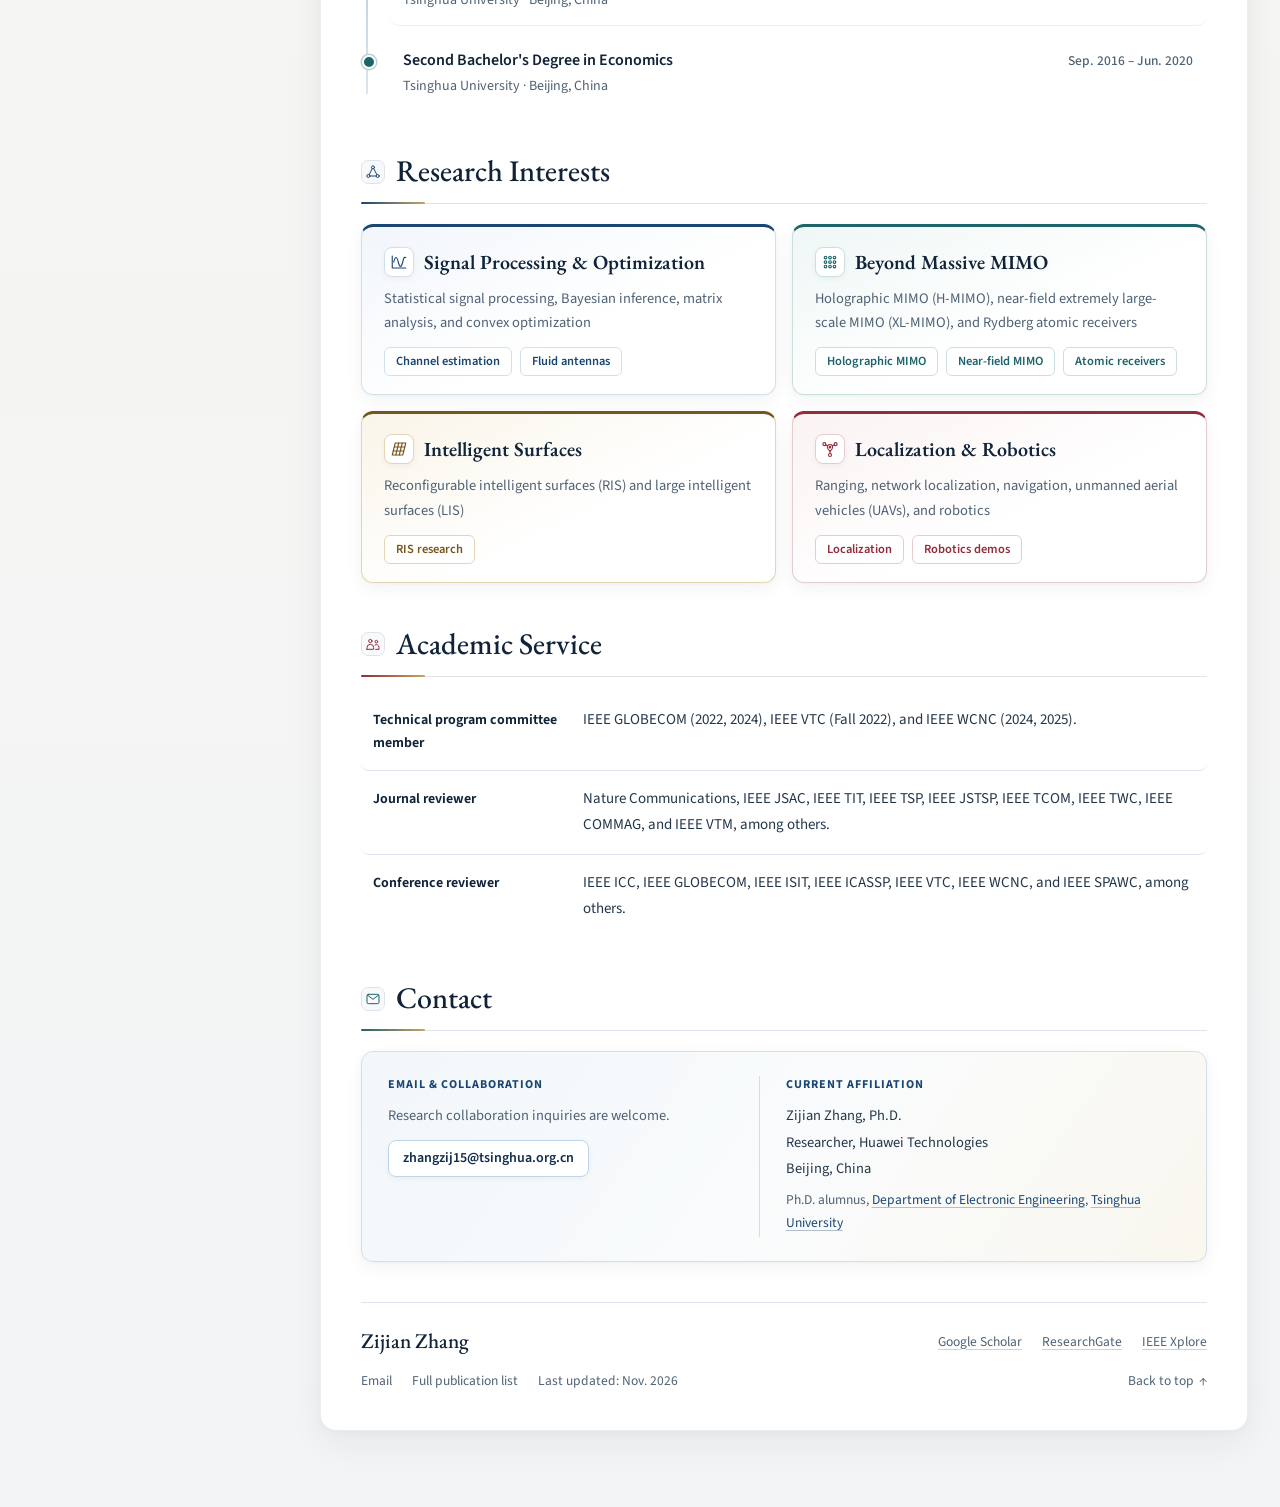
==== commit 4d151f55: "Update profile affiliation, research topics, honors wording, and full-author IEEE citations" ====
--- a/index.html
+++ b/index.html
@@ -16,7 +16,7 @@
 <meta name="twitter:description" content="Zijian Zhang's academic homepage covering wireless communications, beyond massive MIMO, signal processing, localization, and robotics.">
 <meta name="twitter:image" content="https://zhangzij15.github.io/photos/ZZJ_bio3.jpg">
 <script type="application/ld+json">
-{"@context":"https://schema.org","@type":"Person","name":"Zijian Zhang","alternateName":"张子健","url":"https://zhangzij15.github.io/","image":"https://zhangzij15.github.io/photos/ZZJ_bio3.jpg","email":"mailto:zhangzij15@tsinghua.org.cn","jobTitle":"Huawei Top Mind Program","worksFor":{"@type":"Organization","name":"Huawei"},"alumniOf":{"@type":"CollegeOrUniversity","name":"Tsinghua University"},"knowsAbout":["Beyond Massive MIMO","Wireless Communications","Reconfigurable Intelligent Surfaces","Holographic MIMO","Signal Processing","Wireless Localization","Robotics"],"sameAs":["https://scholar.google.com/citations?user=OUAuynUAAAAJ&hl=en","https://www.researchgate.net/profile/Zijian-Zhang-26","https://ieeexplore.ieee.org/author/37088489917","https://orcid.org/0000-0002-1634-9077"]}
+{"@context":"https://schema.org","@type":"Person","name":"Zijian Zhang","alternateName":"张子健","url":"https://zhangzij15.github.io/","image":"https://zhangzij15.github.io/photos/ZZJ_bio3.jpg","email":"mailto:zhangzij15@tsinghua.org.cn","jobTitle":"Researcher","worksFor":{"@type":"Organization","name":"Huawei Technologies"},"alumniOf":{"@type":"CollegeOrUniversity","name":"Tsinghua University"},"knowsAbout":["Beyond Massive MIMO","Wireless Communications","Reconfigurable Intelligent Surfaces","Holographic MIMO","Signal Processing","Wireless Localization","Robotics"],"sameAs":["https://scholar.google.com/citations?user=OUAuynUAAAAJ&hl=en","https://www.researchgate.net/profile/Zijian-Zhang-26","https://ieeexplore.ieee.org/author/37088489917","https://orcid.org/0000-0002-1634-9077"]}
 </script>
 <script>(function(){try{var t=localStorage.getItem('zhangzij15-theme');if(t==='dark'||(!t&&window.matchMedia&&window.matchMedia('(prefers-color-scheme: dark)').matches)){document.documentElement.dataset.theme='dark';}}catch(e){}})();</script>
 <link rel="stylesheet" href="acad-homepage.css?v=20261124-ux">
@@ -30,9 +30,9 @@
 <main class="site-main">
 <aside class="site-sidebar">
 <img class="site-avatar" src="photos/ZZJ_bio3.jpg" alt="Portrait of Zijian Zhang">
-<div><p class="site-author-name">Zijian Zhang<br><span style="font-weight:400">张子健</span></p><p class="site-author-bio">Ph.D., Tsinghua University<br>Huawei Top Mind Program</p></div>
+<div><p class="site-author-name">Zijian Zhang<br><span style="font-weight:400">张子健</span></p><p class="site-author-bio">Researcher, Huawei Technologies<br>Ph.D., Tsinghua University</p></div>
 <p class="site-profile-intro">Beyond massive MIMO, wireless communications, and signal processing.</p>
-<div class="site-profile-links"><a href="mailto:zhangzij15@tsinghua.org.cn"><svg class="profile-icon" width="24" height="24" aria-hidden="true" focusable="false"><use href="assets/icons/profile.svg#email"></use></svg> Email</a><a href="https://scholar.google.com/citations?user=OUAuynUAAAAJ&amp;hl=en"><svg class="profile-icon" width="24" height="24" aria-hidden="true" focusable="false"><use href="assets/icons/profile.svg#scholar"></use></svg> Google Scholar</a><a href="https://www.researchgate.net/profile/Zijian-Zhang-26"><svg class="profile-icon" width="24" height="24" aria-hidden="true" focusable="false"><use href="assets/icons/profile.svg#research"></use></svg> ResearchGate</a><a href="https://ieeexplore.ieee.org/author/37088489917"><svg class="profile-icon" width="24" height="24" aria-hidden="true" focusable="false"><use href="assets/icons/profile.svg#publications"></use></svg> IEEE Xplore</a><a href="https://www.ee.tsinghua.edu.cn/en/"><svg class="profile-icon" width="24" height="24" aria-hidden="true" focusable="false"><use href="assets/icons/profile.svg#university"></use></svg> Tsinghua EE</a><span><svg class="profile-icon" width="24" height="24" aria-hidden="true" focusable="false"><use href="assets/icons/profile.svg#location"></use></svg> Beijing, China</span></div>
+<div class="site-profile-links"><a href="mailto:zhangzij15@tsinghua.org.cn"><svg class="profile-icon" width="24" height="24" aria-hidden="true" focusable="false"><use href="assets/icons/profile.svg#email"></use></svg> Email</a><a href="https://scholar.google.com/citations?user=OUAuynUAAAAJ&amp;hl=en"><svg class="profile-icon" width="24" height="24" aria-hidden="true" focusable="false"><use href="assets/icons/profile.svg#scholar"></use></svg> Google Scholar</a><a href="https://www.researchgate.net/profile/Zijian-Zhang-26"><svg class="profile-icon" width="24" height="24" aria-hidden="true" focusable="false"><use href="assets/icons/profile.svg#research"></use></svg> ResearchGate</a><a href="https://ieeexplore.ieee.org/author/37088489917"><svg class="profile-icon" width="24" height="24" aria-hidden="true" focusable="false"><use href="assets/icons/profile.svg#publications"></use></svg> IEEE Xplore</a><a href="https://orcid.org/0000-0002-1634-9077"><svg class="profile-icon" width="24" height="24" aria-hidden="true" focusable="false"><use href="assets/icons/profile.svg#orcid"></use></svg> ORCID</a><span><svg class="profile-icon" width="24" height="24" aria-hidden="true" focusable="false"><use href="assets/icons/profile.svg#location"></use></svg> Beijing, China</span></div>
 </aside>
 <article class="site-content" id="main-content" tabindex="-1"><div id="layout-content"><div id="toptitle" class="home-profile">
 <h1>Zijian Zhang <span lang="zh">张子健</span></h1>
@@ -42,7 +42,7 @@
 <nav class="home-page-nav" aria-label="On this page"><span>On this page</span><a href="#about-heading">About</a><a href="#education-heading">Experience</a><a href="#research-interests-heading">Research</a><a href="#academic-service-heading">Service</a><a href="#contact-heading">Contact</a></nav>
 <h2 class="home-section-heading" id="about-heading"><svg class="home-icon" width="26" height="26" aria-hidden="true" focusable="false"><use href="assets/icons/homepage.svg#about"></use></svg><span>About</span></h2>
 <div class="home-biography">
-<p>Zijian Zhang received his B.E. and Ph.D. degrees in Electronic Engineering from Tsinghua University, Beijing, China, in 2020 and 2025, respectively. His research on <strong>beyond massive MIMO for future wireless systems</strong> spans hardware architectures, signal modeling, performance analysis, algorithm design, and prototyping. His research interests also extend to wireless localization and robotics.</p>
+<p>Zijian Zhang is a researcher at Huawei Technologies in Beijing, China, which he joined in 2025 through the company's Top Minds Program. He received his B.E. and Ph.D. degrees in Electronic Engineering from Tsinghua University in 2020 and 2025, respectively. His research on <strong>beyond massive MIMO for future wireless systems</strong> spans hardware architectures, signal modeling, performance analysis, algorithm design, and prototyping. His research interests also extend to wireless localization and robotics.</p>
 <p>He has published more than 30 papers in peer-reviewed journals and international conferences, including IEEE JSAC, IEEE TSP, IEEE TWC, IEEE TCOM, IEEE TITS, IEEE WCL, IEEE CL, IEEE ICC, and IEEE GLOBECOM, with over 3,000 citations on Google Scholar. One article, cited more than 1,400 times, has been recognized as an <i>ESI Hot Paper (top 0.1%)</i>, and four as <i>ESI Highly Cited Papers (top 1%)</i>.</p>
 <p>He co-authored a chapter in <i>Intelligent Surfaces Empowered 6G Wireless Network</i> and is a co-inventor on <a href="publications.html#international-patents">Chinese and international patents and patent applications</a>.</p>
 </div>
@@ -50,13 +50,13 @@
 <div class="home-section-header"><h3 class="home-section-heading" id="distinctions-heading"><svg class="home-icon home-icon--minor" width="22" height="22" aria-hidden="true" focusable="false"><use href="assets/icons/homepage.svg#award"></use></svg><span>Selected Distinctions</span></h3><a class="home-detail-link" href="awards.html">View honors and awards</a></div>
 <ul>
 <li><strong>Paper awards</strong><span>IEEE Signal Processing Society Young Author Best Paper Award (2025) and the <i>Tsinghua Science and Technology</i> Best Paper Award and Excellent Paper Award (both 2024).</span></li>
-<li><strong>Scholarships</strong><span>National Scholarship (2019, 2024) and Tsinghua University's Special Scholarship (2024), awarded annually to 10 out of more than 40,000 graduate students.</span></li>
-<li><strong>Research recognition</strong><span>Listed among the <a href="https://www.topresearcherslist.com/Home/Profile?AuthFull=Zhang,%20Zijian&amp;FirstYear=2008">World's Top 2% Scientists compiled by Stanford University</a> in 2023, 2025, and 2026.</span></li>
+<li><strong>Scholarships</strong><span>National Scholarship (2019, 2024) and the Tsinghua University Special Scholarship (2024), the university's highest student honor, awarded annually to only 10 graduate students.</span></li>
+<li><strong>Research recognition</strong><span>Listed among the <a href="https://www.topresearcherslist.com/Home/Profile?AuthFull=Zhang,%20Zijian&amp;FirstYear=2008">World's Top 2% Scientists compiled by Stanford University</a> (single-year impact) in 2023, 2025, and 2026.</span></li>
 </ul>
 </section>
 <h2 class="home-section-heading" id="education-heading"><svg class="home-icon" width="26" height="26" aria-hidden="true" focusable="false"><use href="assets/icons/homepage.svg#education"></use></svg><span>Education &amp; Experience</span></h2>
 <ul class="education-timeline">
-<li class="timeline-current"><p><span class="timeline-title">Huawei Top Mind Program</span><span class="timeline-institution">Huawei · Beijing, China</span><span class="timeline-period"><time datetime="2025-08">Aug. 2025</time> – present</span></p>
+<li class="timeline-current"><p><span class="timeline-title">Researcher</span><span class="timeline-institution">Huawei Technologies · Top Minds Program · Beijing, China</span><span class="timeline-period"><time datetime="2025-08">Aug. 2025</time> – present</span></p>
 </li>
 <li><p><span class="timeline-title">Ph.D. in Electronic Engineering</span><span class="timeline-institution">Tsinghua University · Beijing, China</span><span class="timeline-period"><time datetime="2020-09">Sep. 2020</time> – <time datetime="2025-06">Jun. 2025</time></span></p>
 </li>
@@ -67,9 +67,9 @@
 </ul>
 <h2 class="home-section-heading" id="research-interests-heading"><svg class="home-icon" width="26" height="26" aria-hidden="true" focusable="false"><use href="assets/icons/homepage.svg#research"></use></svg><span>Research Interests</span></h2>
 <ul class="research-interest-grid">
-<li><h3><svg class="research-icon" width="24" height="24" aria-hidden="true" focusable="false"><use href="assets/icons/research.svg#signal"></use></svg><span>Signal Processing &amp; Optimization</span></h3><p>Statistical signal processing, matrix analysis, and convex optimization</p><div class="research-topic-links"><a href="projects.html#channel-estimation">Channel estimation</a></div>
+<li><h3><svg class="research-icon" width="24" height="24" aria-hidden="true" focusable="false"><use href="assets/icons/research.svg#signal"></use></svg><span>Signal Processing &amp; Optimization</span></h3><p>Statistical signal processing, Bayesian inference, matrix analysis, and convex optimization</p><div class="research-topic-links"><a href="projects.html#channel-estimation">Channel estimation</a><a href="projects.html#fluid-antennas">Fluid antennas</a></div>
 </li>
-<li><h3><svg class="research-icon" width="24" height="24" aria-hidden="true" focusable="false"><use href="assets/icons/research.svg#array"></use></svg><span>Beyond Massive MIMO</span></h3><p>Massive MIMO and holographic MIMO (H-MIMO)</p><div class="research-topic-links"><a href="projects.html#holographic-mimo">Holographic MIMO</a><a href="projects.html#near-field">Near-field MIMO</a></div>
+<li><h3><svg class="research-icon" width="24" height="24" aria-hidden="true" focusable="false"><use href="assets/icons/research.svg#array"></use></svg><span>Beyond Massive MIMO</span></h3><p>Holographic MIMO (H-MIMO), near-field extremely large-scale MIMO (XL-MIMO), and Rydberg atomic receivers</p><div class="research-topic-links"><a href="projects.html#holographic-mimo">Holographic MIMO</a><a href="projects.html#near-field">Near-field MIMO</a><a href="projects.html#atomic-receivers">Atomic receivers</a></div>
 </li>
 <li><h3><svg class="research-icon" width="24" height="24" aria-hidden="true" focusable="false"><use href="assets/icons/research.svg#surface"></use></svg><span>Intelligent Surfaces</span></h3><p>Reconfigurable intelligent surfaces (RIS) and large intelligent surfaces (LIS)</p><div class="research-topic-links"><a href="projects.html#intelligent-surfaces">RIS research</a></div>
 </li>
@@ -93,13 +93,14 @@
 <a class="home-email-link" href="mailto:zhangzij15@tsinghua.org.cn">zhangzij15@tsinghua.org.cn</a>
 </section>
 <section class="home-contact-address" aria-labelledby="address-heading">
-<h3 id="address-heading">Correspondence Address</h3>
-<address><a href="https://zhangzij15.github.io">Zijian Zhang</a>, Ph.D.<br>
-<a href="https://www.ee.tsinghua.edu.cn/en/">Department of Electronic Engineering</a>, <a href="https://www.tsinghua.edu.cn/">Tsinghua University</a><br>
-Room 8-212, Rohm Building, Tsinghua University<br>Beijing 100084, China</address>
+<h3 id="address-heading">Current Affiliation</h3>
+<address>Zijian Zhang, Ph.D.<br>
+Researcher, Huawei Technologies<br>
+Beijing, China<br>
+<span class="home-contact-alumni">Ph.D. alumnus, <a href="https://www.ee.tsinghua.edu.cn/en/">Department of Electronic Engineering</a>, <a href="https://www.tsinghua.edu.cn/">Tsinghua University</a></span></address>
 </section>
 </div>
-</div><footer class="site-footer"><div class="home-footer-top"><span>Zijian Zhang</span><nav class="home-links" aria-label="Academic profiles"><a href="https://scholar.google.com/citations?user=OUAuynUAAAAJ&amp;hl=en">Google Scholar</a><a href="https://www.researchgate.net/profile/Zijian-Zhang-26">ResearchGate</a><a href="https://ieeexplore.ieee.org/author/37088489917">IEEE Xplore</a></nav></div><div class="home-footer-bottom"><a href="mailto:zhangzij15@tsinghua.org.cn">Email</a><a href="publication-list.html">Full publication list</a><a class="home-back-to-top" href="#page-top">Back to top <span aria-hidden="true">↑</span></a></div></footer></article>
+</div><footer class="site-footer"><div class="home-footer-top"><span>Zijian Zhang</span><nav class="home-links" aria-label="Academic profiles"><a href="https://scholar.google.com/citations?user=OUAuynUAAAAJ&amp;hl=en">Google Scholar</a><a href="https://www.researchgate.net/profile/Zijian-Zhang-26">ResearchGate</a><a href="https://ieeexplore.ieee.org/author/37088489917">IEEE Xplore</a></nav></div><div class="home-footer-bottom"><a href="mailto:zhangzij15@tsinghua.org.cn">Email</a><a href="publication-list.html">Full publication list</a><span class="home-updated">Last updated: <time datetime="2026-11">Nov. 2026</time></span><a class="home-back-to-top" href="#page-top">Back to top <span aria-hidden="true">↑</span></a></div></footer></article>
 </main>
 </body>
 </html>
--- a/acad-homepage.css
+++ b/acad-homepage.css
@@ -810,6 +810,7 @@
 .home-page #layout-content .home-contact-grid p { margin: 0 0 12px; color: var(--muted); font-size: 14.5px; }
 .home-contact-address { padding-left: 26px; border-left: 1px solid #d2dfe8; }
 .home-contact-address address { color: var(--ink); font-size: 14.5px; font-style: normal; line-height: 1.85; }
+.home-contact-alumni { display: inline-block; margin-top: 6px; color: var(--muted); font-size: 13.5px; line-height: 1.7; }
 .home-email-link {
   display: inline-flex;
   align-items: center;
